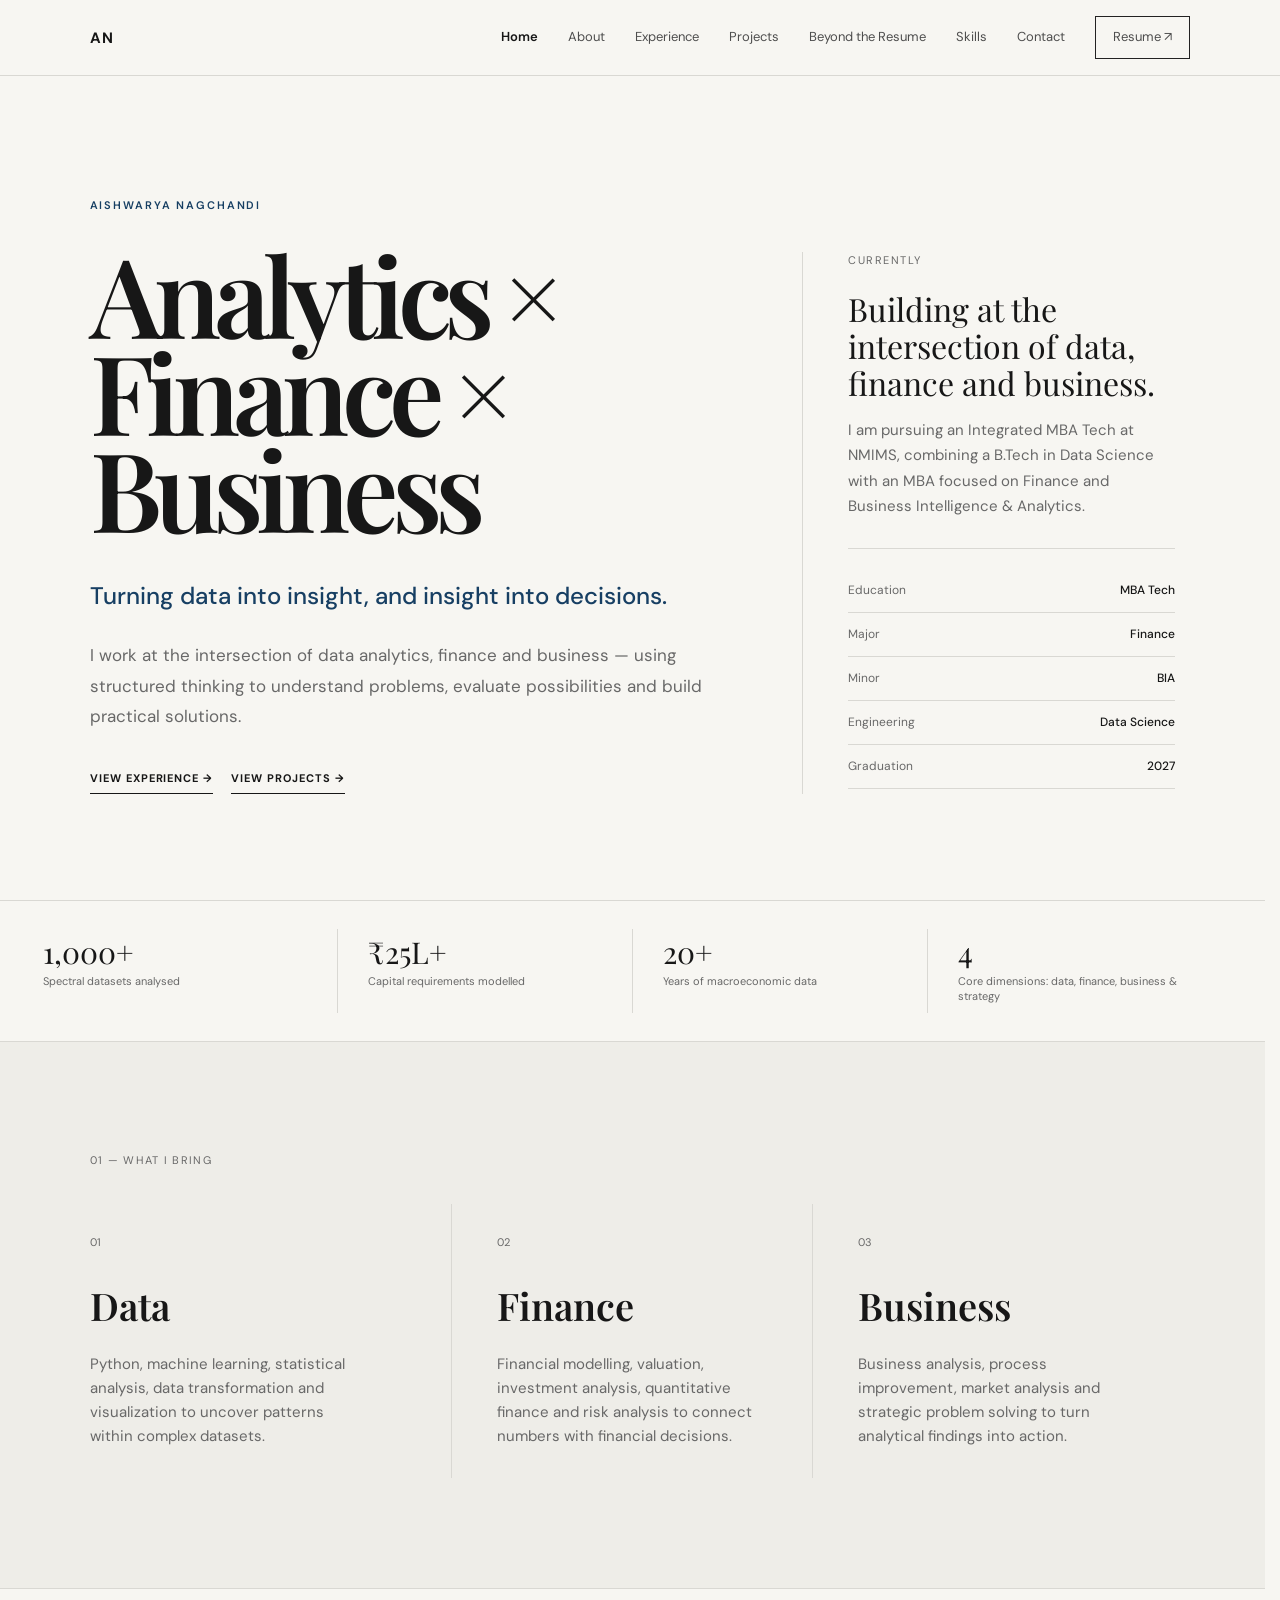
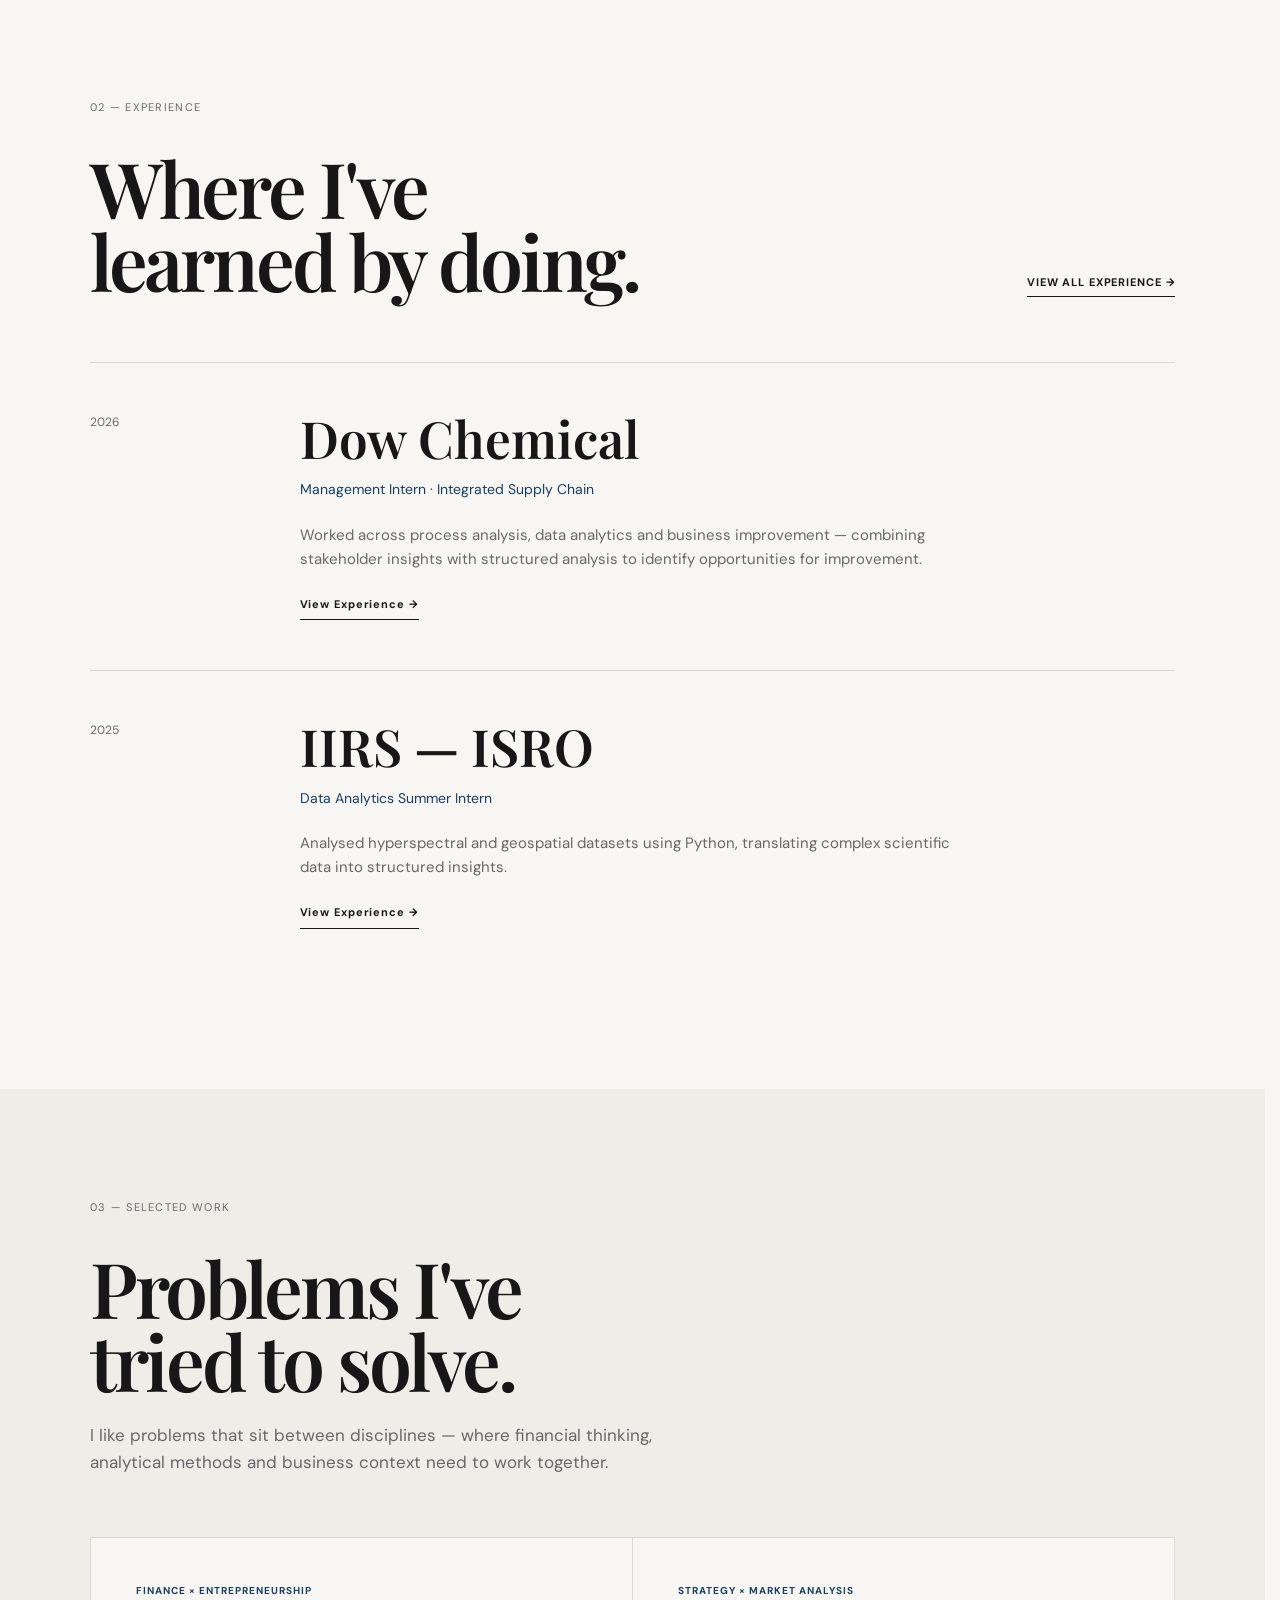
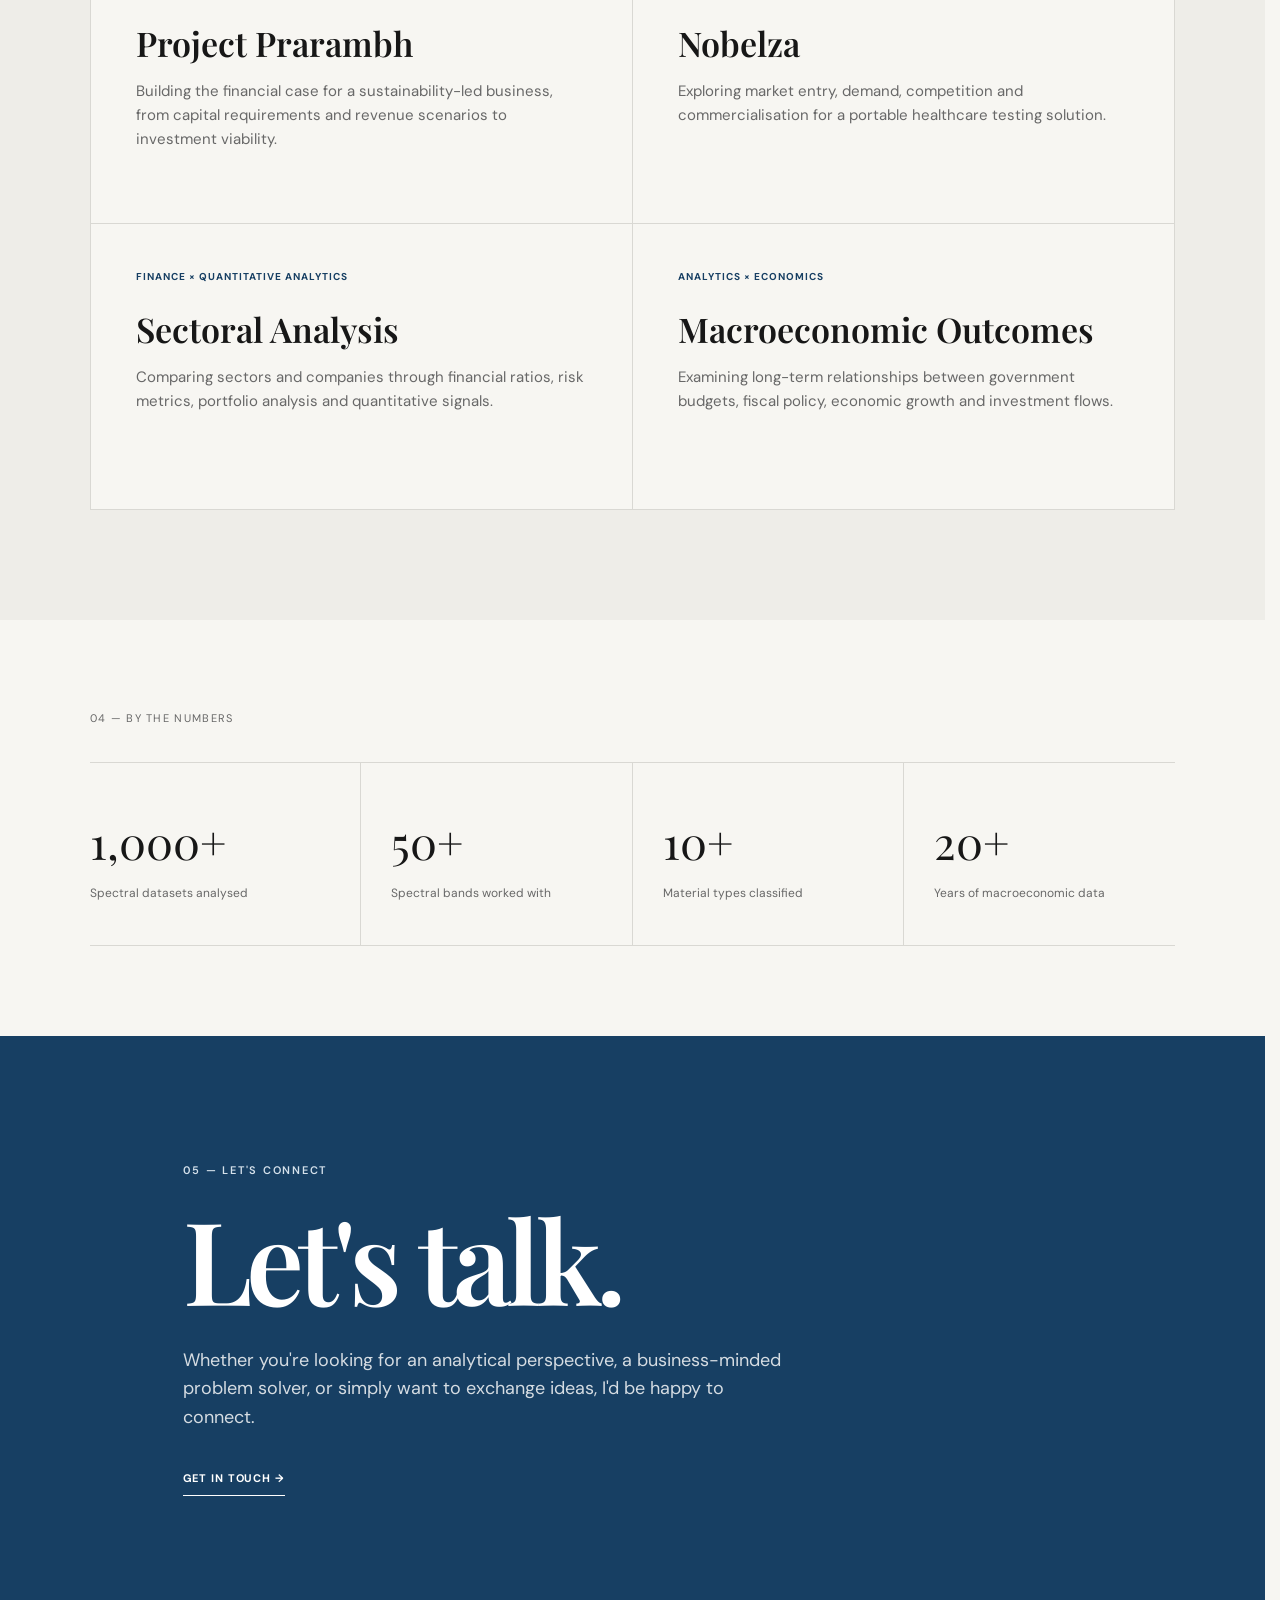
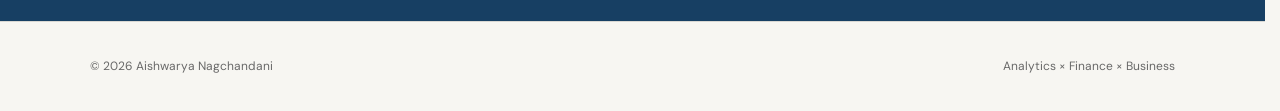
==== index.html @ 893bb5f3 "update" ====
<!DOCTYPE html>
<html lang="en">

<head>

    <meta charset="UTF-8">

    <meta name="viewport"
          content="width=device-width, initial-scale=1.0">

    <title>
        Aishwarya Nagchandi | Analytics × Finance × Business
    </title>

    <meta
        name="description"
        content="Aishwarya Nagchandi — Analytics, Finance and Business portfolio. Explore experience, projects, skills and work across data analytics, finance, business intelligence and strategy."
    >

    <meta
        name="author"
        content="Aishwarya Nagchandi"
    >

    <meta
        name="robots"
        content="index, follow"
    >

    <link
        rel="canonical"
        href="https://aishwaryanagchandi.com/"
    >


    <!-- ================= OPEN GRAPH ================= -->

    <meta
        property="og:title"
        content="Aishwarya Nagchandi | Analytics × Finance × Business"
    >

    <meta
        property="og:description"
        content="Portfolio of Aishwarya Nagchandi — Analytics, Finance, Business Intelligence and Strategy."
    >

    <meta
        property="og:type"
        content="website"
    >

    <meta
        property="og:url"
        content="https://aishwaryanagchandi.com/"
    >

    <meta
        name="twitter:card"
        content="summary"
    >

    <meta
        name="twitter:title"
        content="Aishwarya Nagchandi | Analytics × Finance × Business"
    >

    <meta
        name="twitter:description"
        content="Portfolio of Aishwarya Nagchandi — Analytics, Finance, Business Intelligence and Strategy."
    >


    <!-- ================= STRUCTURED DATA ================= -->

    <script type="application/ld+json">

    {
        "@context": "https://schema.org",
        "@type": "ProfilePage",

        "mainEntity": {

            "@type": "Person",

            "@id":
                "https://aishwaryanagchandi.com/#aishwarya-nagchandani",

            "name":
                "Aishwarya Nagchandani",

            "url":
                "https://aishwaryanagchandi.com/",

            "jobTitle":
                "Analytics, Finance & Business Professional",

            "description":
                "Aishwarya Nagchandani works at the intersection of analytics, finance and business, with interests in data analytics, financial analysis, business intelligence and strategy.",

            "sameAs": [

                "https://www.linkedin.com/in/aishwarya-nagchandani-7272212a5/",

                "https://github.com/AishwaryaNagchandi"

            ]

        }

    }

    </script>


    <!-- ================= FONTS ================= -->

    <link
        rel="preconnect"
        href="https://fonts.googleapis.com"
    >

    <link
        rel="preconnect"
        href="https://fonts.gstatic.com"
        crossorigin
    >

    <link
        href="https://fonts.googleapis.com/css2?family=DM+Sans:wght@400;500;600;700&family=Playfair+Display:wght@500;600;700&display=swap"
        rel="stylesheet"
    >


    <style>


        /* =====================================================
           ROOT
        ===================================================== */

        :root {

            --bg: #f7f6f2;

            --text: #171717;

            --muted: #686868;

            --line: #d9d8d3;

            --accent: #173f63;

            --soft: #eeede8;

            --white: #ffffff;

        }


        /* =====================================================
           RESET
        ===================================================== */

        * {

            margin: 0;

            padding: 0;

            box-sizing: border-box;

        }


        html {

            scroll-behavior: smooth;

            scroll-padding-top: 100px;

            scrollbar-gutter: stable;

        }


        body {

            background: var(--bg);

            color: var(--text);

            font-family:
                "DM Sans",
                sans-serif;

            line-height: 1.6;

            overflow-x: hidden;

        }


        a {

            color: inherit;

            text-decoration: none;

        }


        /* =====================================================
           NAVIGATION
        ===================================================== */

        nav {

            position: fixed;

            top: 0;

            left: 0;

            right: 0;

            height: 76px;

            z-index: 1000;

            display: flex;

            align-items: center;

            justify-content: space-between;

            padding: 0 7vw;

            background:
                rgba(247, 246, 242, 0.94);

            backdrop-filter:
                blur(14px);

            -webkit-backdrop-filter:
                blur(14px);

            border-bottom:
                1px solid var(--line);

        }


        .logo {

            font-size: 15px;

            font-weight: 700;

            letter-spacing: 0.08em;

        }


        .nav-links {

            display: flex;

            align-items: center;

            gap: 30px;

        }


        .nav-links a {

            font-size: 13px;

            color: #4e4e4e;

            transition:
                color 0.25s ease;

        }


        .nav-links a:hover {

            color: var(--text);

        }


        .nav-links a.active {

            color: var(--text);

            font-weight: 600;

        }


        .resume-btn {

            border:
                1px solid #222;

            padding:
                10px 17px;

            transition:
                all 0.25s ease;

        }


        .resume-btn:hover {

            background:
                var(--text);

            color:
                var(--bg);

        }


        .menu-btn {

            display: none;

            border: none;

            background: none;

            font-size: 24px;

            cursor: pointer;

        }


        /* =====================================================
           GENERAL
        ===================================================== */

        main {

            padding-top: 76px;

        }


        section {

            padding:
                110px 7vw;

        }


        .container {

            width:
                min(1180px, 100%);

            margin:
                0 auto;

        }


        .eyebrow {

            font-size: 11px;

            font-weight: 600;

            letter-spacing: 0.16em;

            text-transform: uppercase;

            color: var(--accent);

            margin-bottom: 25px;

        }


        .section-label {

            font-size: 11px;

            color: var(--muted);

            letter-spacing: 0.12em;

            text-transform: uppercase;

            margin-bottom: 35px;

        }


        h1,
        h2,
        h3 {

            font-family:
                "Playfair Display",
                serif;

            font-weight: 600;

        }


        p {

            color:
                var(--muted);

        }


        .reveal {

            opacity: 0;

            transform:
                translateY(25px);

            transition:
                opacity 0.8s ease,
                transform 0.8s ease;

        }


        .reveal.visible {

            opacity: 1;

            transform:
                translateY(0);

        }


        /* =====================================================
           HERO
        ===================================================== */

        .hero {

            min-height:
                calc(100vh - 76px);

            display:
                flex;

            align-items:
                center;

            padding-top:
                80px;

            padding-bottom:
                65px;

        }


        .hero-grid {

            display:
                grid;

            grid-template-columns:
                1.25fr 0.75fr;

            gap:
                90px;

            align-items:
                end;

        }


        .hero-left {

            max-width:
                850px;

        }


        .hero-name {

            font-size:
                11px;

            font-weight:
                600;

            letter-spacing:
                0.17em;

            text-transform:
                uppercase;

            color:
                var(--accent);

            margin-bottom:
                32px;

        }


        .hero h1 {

            font-size:
                clamp(64px, 8.6vw, 126px);

            line-height:
                0.88;

            letter-spacing:
                -0.065em;

            margin-bottom:
                40px;

        }


        .hero h1 span {

            display:
                inline-block;

        }


        .hero-subtitle {

            font-size:
                clamp(18px, 2vw, 24px);

            color:
                var(--accent);

            font-weight:
                500;

            margin-bottom:
                25px;

        }


        .hero-description {

            max-width:
                650px;

            font-size:
                17px;

            line-height:
                1.8;

            color:
                var(--muted);

        }


        /* =====================================================
           HERO RIGHT PANEL
        ===================================================== */

        .hero-side {

            border-left:
                1px solid var(--line);

            padding-left:
                45px;

            padding-bottom:
                5px;

        }


        .currently-label {

            font-size:
                11px;

            text-transform:
                uppercase;

            letter-spacing:
                0.14em;

            color:
                var(--muted);

            margin-bottom:
                22px;

        }


        .currently-title {

            font-family:
                "Playfair Display",
                serif;

            font-size:
                32px;

            line-height:
                1.15;

            margin-bottom:
                16px;

        }


        .currently-text {

            font-size:
                15px;

            line-height:
                1.7;

            color:
                var(--muted);

            margin-bottom:
                28px;

        }


        .currently-meta {

            padding-top:
                20px;

            border-top:
                1px solid var(--line);

        }


        .meta-row {

            display:
                flex;

            justify-content:
                space-between;

            gap:
                20px;

            padding:
                12px 0;

            border-bottom:
                1px solid var(--line);

            font-size:
                12px;

        }


        .meta-row span:first-child {

            color:
                var(--muted);

        }


        .meta-row span:last-child {

            text-align:
                right;

            font-weight:
                500;

        }


        .hero-actions {

            display:
                flex;

            gap:
                18px;

            margin-top:
                38px;

        }


        .text-link {

            display:
                inline-block;

            font-size:
                11px;

            font-weight:
                700;

            letter-spacing:
                0.09em;

            text-transform:
                uppercase;

            border-bottom:
                1px solid var(--text);

            padding-bottom:
                6px;

            transition:
                transform 0.25s ease;

        }


        .text-link:hover {

            transform:
                translateX(5px);

        }


        /* =====================================================
           PROOF STRIP
        ===================================================== */

        .proof-strip {

            border-top:
                1px solid var(--line);

            border-bottom:
                1px solid var(--line);

            padding:
                28px 0;

        }


        .proof-grid {

            display:
                grid;

            grid-template-columns:
                repeat(4, 1fr);

        }


        .proof-item {

            padding:
                8px 30px;

            border-right:
                1px solid var(--line);

        }


        .proof-item:first-child {

            padding-left:
                0;

        }


        .proof-item:last-child {

            border-right:
                none;

        }


        .proof-number {

            font-family:
                "Playfair Display",
                serif;

            font-size:
                30px;

            line-height:
                1;

            margin-bottom:
                7px;

        }


        .proof-label {

            font-size:
                11px;

            color:
                var(--muted);

            line-height:
                1.4;

        }


        /* =====================================================
           DIMENSIONS
        ===================================================== */

        .dimensions {

            background:
                var(--soft);

        }


        .dimension-grid {

            display:
                grid;

            grid-template-columns:
                repeat(3, 1fr);

        }


        .dimension {

            padding:
                30px 45px 30px 0;

            border-right:
                1px solid var(--line);

        }


        .dimension:not(:first-child) {

            padding-left:
                45px;

        }


        .dimension:last-child {

            border-right:
                none;

        }


        .dimension-number {

            font-size:
                11px;

            color:
                var(--muted);

            margin-bottom:
                24px;

        }


        .dimension h3 {

            font-size:
                38px;

            margin-bottom:
                15px;

        }


        .dimension p {

            max-width:
                280px;

            font-size:
                15px;

        }


        /* =====================================================
           EXPERIENCE
        ===================================================== */

        .experience-preview {

            border-top:
                1px solid var(--line);

        }


        .experience-header {

            display:
                flex;

            justify-content:
                space-between;

            align-items:
                flex-end;

            margin-bottom:
                65px;

        }


        .experience-header h2 {

            font-size:
                clamp(48px, 6vw, 78px);

            line-height:
                0.95;

            letter-spacing:
                -0.04em;

        }


        .view-all {

            font-size:
                11px;

            font-weight:
                700;

            letter-spacing:
                0.08em;

            text-transform:
                uppercase;

            border-bottom:
                1px solid var(--text);

            padding-bottom:
                5px;

        }


        .experience-item {

            display:
                grid;

            grid-template-columns:
                150px 1fr;

            gap:
                60px;

            padding:
                50px 0;

            border-top:
                1px solid var(--line);

        }


        .experience-year {

            font-size:
                12px;

            color:
                var(--muted);

        }


        .experience-item h3 {

            font-size:
                clamp(34px, 4vw, 52px);

            line-height:
                1;

            margin-bottom:
                14px;

        }


        .experience-role {

            color:
                var(--accent);

            font-size:
                14px;

            margin-bottom:
                22px;

        }


        .experience-item p {

            max-width:
                650px;

            font-size:
                15px;

        }


        .experience-link {

            display:
                inline-block;

            margin-top:
                25px;

            font-size:
                11px;

            font-weight:
                700;

            letter-spacing:
                0.08em;

            border-bottom:
                1px solid var(--text);

            padding-bottom:
                6px;

        }


        /* =====================================================
           PROJECTS
        ===================================================== */

        .projects {

            background:
                var(--soft);

        }


        .projects-header {

            max-width:
                800px;

            margin-bottom:
                60px;

        }


        .projects-header h2 {

            font-size:
                clamp(48px, 6vw, 78px);

            line-height:
                0.95;

            letter-spacing:
                -0.04em;

            margin-bottom:
                25px;

        }


        .projects-header p {

            font-size:
                17px;

            max-width:
                620px;

        }


        .project-grid {

            display:
                grid;

            grid-template-columns:
                repeat(2, 1fr);

            gap:
                1px;

            background:
                var(--line);

            border:
                1px solid var(--line);

        }


        .project-card {

            background:
                var(--bg);

            padding:
                45px;

            min-height:
                285px;

            transition:
                transform 0.3s ease,
                background 0.3s ease;

        }


        .project-card:hover {

            transform:
                translateY(-4px);

            background:
                var(--white);

        }


        .project-category {

            font-size:
                10px;

            color:
                var(--accent);

            font-weight:
                700;

            letter-spacing:
                0.1em;

            text-transform:
                uppercase;

            margin-bottom:
                27px;

        }


        .project-card h3 {

            font-size:
                34px;

            line-height:
                1.05;

            margin-bottom:
                18px;

        }


        .project-card p {

            font-size:
                15px;

        }


        /* =====================================================
           NUMBERS
        ===================================================== */

        .numbers {

            padding-top:
                90px;

            padding-bottom:
                90px;

        }


        .number-grid {

            display:
                grid;

            grid-template-columns:
                repeat(4, 1fr);

            border-top:
                1px solid var(--line);

            border-bottom:
                1px solid var(--line);

        }


        .number-item {

            padding:
                42px 30px 42px 0;

            border-right:
                1px solid var(--line);

        }


        .number-item:not(:first-child) {

            padding-left:
                30px;

        }


        .number-item:last-child {

            border-right:
                none;

        }


        .number {

            font-family:
                "Playfair Display",
                serif;

            font-size:
                45px;

            margin-bottom:
                7px;

        }


        .number-label {

            color:
                var(--muted);

            font-size:
                12px;

        }


        /* =====================================================
           CTA
        ===================================================== */

        .cta {

            min-height:
                65vh;

            display:
                flex;

            align-items:
                center;

            background:
                var(--accent);

            color:
                white;

        }


        .cta-content {

            max-width:
                900px;

        }


        .cta .eyebrow {

            color:
                #d5e1eb;

        }


        .cta h2 {

            font-size:
                clamp(60px, 9vw, 120px);

            line-height:
                0.92;

            letter-spacing:
                -0.05em;

            margin-bottom:
                35px;

        }


        .cta p {

            color:
                #d5dce2;

            max-width:
                600px;

            font-size:
                18px;

            margin-bottom:
                32px;

        }


        .cta-link {

            display:
                inline-block;

            border-bottom:
                1px solid white;

            padding-bottom:
                7px;

            font-size:
                11px;

            font-weight:
                700;

            letter-spacing:
                0.08em;

            text-transform:
                uppercase;

        }


        /* =====================================================
           FOOTER
        ===================================================== */

        footer {

            padding:
                35px 7vw;

            display:
                flex;

            justify-content:
                space-between;

            align-items:
                center;

            border-top:
                1px solid var(--line);

            font-size:
                12px;

            color:
                var(--muted);

        }


        /* =====================================================
           MOBILE
        ===================================================== */

        @media (max-width: 850px) {


            nav {

                padding:
                    0 6vw;

            }


            .nav-links {

                display:
                    none;

                position:
                    absolute;

                top:
                    76px;

                left:
                    0;

                right:
                    0;

                flex-direction:
                    column;

                align-items:
                    flex-start;

                gap:
                    0;

                background:
                    var(--bg);

                border-bottom:
                    1px solid var(--line);

            }


            .nav-links.active {

                display:
                    flex;

            }


            .nav-links a {

                width:
                    100%;

                padding:
                    17px 6vw;

                border-bottom:
                    1px solid var(--line);

            }


            .nav-links .resume-btn {

                border:
                    none;

                border-bottom:
                    1px solid var(--line);

            }


            .menu-btn {

                display:
                    block;

            }


            section {

                padding:
                    80px 6vw;

            }


            /* HERO */

            .hero {

                min-height:
                    auto;

                padding-top:
                    80px;

                padding-bottom:
                    60px;

            }


            .hero-grid {

                grid-template-columns:
                    1fr;

                gap:
                    55px;

            }


            .hero h1 {

                font-size:
                    clamp(58px, 16vw, 95px);

            }


            .hero-description {

                font-size:
                    16px;

            }


            .hero-side {

                border-left:
                    none;

                border-top:
                    1px solid var(--line);

                padding:
                    30px 0 0;

            }


            .currently-title {

                font-size:
                    29px;

            }


            .hero-actions {

                margin-top:
                    30px;

            }


            /* PROOF */

            .proof-strip {

                padding:
                    0;

            }


            .proof-grid {

                grid-template-columns:
                    repeat(2, 1fr);

            }


            .proof-item {

                padding:
                    25px 15px 25px 0;

                border-bottom:
                    1px solid var(--line);

            }


            .proof-item:nth-child(2) {

                border-right:
                    none;

                padding-left:
                    15px;

            }


            .proof-item:nth-child(3) {

                padding-left:
                    0;

            }


            .proof-item:nth-child(4) {

                border-right:
                    none;

                padding-left:
                    15px;

            }


            /* DIMENSIONS */

            .dimension-grid {

                grid-template-columns:
                    1fr;

            }


            .dimension,
            .dimension:not(:first-child) {

                padding:
                    30px 0;

                border-right:
                    none;

                border-bottom:
                    1px solid var(--line);

            }


            .dimension:last-child {

                border-bottom:
                    none;

            }


            /* EXPERIENCE */

            .experience-header {

                display:
                    block;

            }


            .experience-header h2 {

                margin-bottom:
                    25px;

            }


            .experience-item {

                grid-template-columns:
                    1fr;

                gap:
                    15px;

            }


            /* PROJECTS */

            .project-grid {

                grid-template-columns:
                    1fr;

            }


            /* NUMBERS */

            .number-grid {

                grid-template-columns:
                    1fr 1fr;

            }


            .number-item {

                border-bottom:
                    1px solid var(--line);

            }


            .number-item:nth-child(2) {

                border-right:
                    none;

            }


            .number-item:nth-child(3) {

                padding-left:
                    0;

            }


            .number-item:nth-child(4) {

                border-right:
                    none;

            }


            /* FOOTER */

            footer {

                flex-direction:
                    column;

                gap:
                    10px;

                align-items:
                    flex-start;

            }

        }


        /* =====================================================
           REDUCED MOTION
        ===================================================== */

        @media (prefers-reduced-motion: reduce) {

            html {

                scroll-behavior:
                    auto;

            }


            .reveal {

                opacity:
                    1;

                transform:
                    none;

                transition:
                    none;

            }


            .project-card {

                transition:
                    none;

            }

        }

    </style>

</head>


<body>


<!-- =====================================================
     NAVIGATION
===================================================== -->

<nav>

    <a
        href="index.html"
        class="logo"
    >
        AN
    </a>


    <button
        class="menu-btn"
        type="button"
        aria-label="Open navigation"
        aria-expanded="false"
    >
        ☰
    </button>


    <div class="nav-links">

        <a
            href="index.html"
            class="active"
            aria-current="page"
        >
            Home
        </a>

        <a href="about.html">
            About
        </a>

        <a href="experience.html">
            Experience
        </a>

        <a href="projects.html">
            Projects
        </a>

        <a href="beyond.html">
            Beyond the Resume
        </a>

        <a href="skills.html">
            Skills
        </a>

        <a href="contact.html">
            Contact
        </a>

        <a
            href="resume.pdf"
            class="resume-btn"
            target="_blank"
        >
            Resume ↗
        </a>

    </div>

</nav>


<main>


<!-- =====================================================
     HERO
===================================================== -->

<section class="hero">

    <div class="container hero-grid">


        <!-- LEFT -->

        <div class="hero-left reveal">


            <div class="hero-name">

                Aishwarya Nagchandi

            </div>


            <h1>

                Analytics
                <span>×</span><br>

                Finance
                <span>×</span><br>

                Business

            </h1>


            <div class="hero-subtitle">

                Turning data into insight, and insight into decisions.

            </div>


            <p class="hero-description">

                I work at the intersection of data analytics,
                finance and business — using structured thinking
                to understand problems, evaluate possibilities
                and build practical solutions.

            </p>


            <div class="hero-actions">

                <a
                    href="experience.html"
                    class="text-link"
                >
                    View Experience →
                </a>


                <a
                    href="projects.html"
                    class="text-link"
                >
                    View Projects →
                </a>

            </div>

        </div>


        <!-- RIGHT -->

        <aside class="hero-side reveal">


            <div class="currently-label">

                Currently

            </div>


            <div class="currently-title">

                Building at the intersection
                of data, finance and business.

            </div>


            <p class="currently-text">

                I am pursuing an Integrated MBA Tech at
                NMIMS, combining a B.Tech in Data Science
                with an MBA focused on Finance and
                Business Intelligence & Analytics.

            </p>


            <div class="currently-meta">


                <div class="meta-row">

                    <span>
                        Education
                    </span>

                    <span>
                        MBA Tech
                    </span>

                </div>


                <div class="meta-row">

                    <span>
                        Major
                    </span>

                    <span>
                        Finance
                    </span>

                </div>


                <div class="meta-row">

                    <span>
                        Minor
                    </span>

                    <span>
                        BIA
                    </span>

                </div>


                <div class="meta-row">

                    <span>
                        Engineering
                    </span>

                    <span>
                        Data Science
                    </span>

                </div>


                <div class="meta-row">

                    <span>
                        Graduation
                    </span>

                    <span>
                        2027
                    </span>

                </div>


            </div>


        </aside>


    </div>

</section>



<!-- =====================================================
     PROOF STRIP
===================================================== -->

<div class="proof-strip">

    <div class="container proof-grid">


        <div class="proof-item reveal">

            <div class="proof-number">
                1,000+
            </div>

            <div class="proof-label">
                Spectral datasets analysed
            </div>

        </div>


        <div class="proof-item reveal">

            <div class="proof-number">
                ₹25L+
            </div>

            <div class="proof-label">
                Capital requirements modelled
            </div>

        </div>


        <div class="proof-item reveal">

            <div class="proof-number">
                20+
            </div>

            <div class="proof-label">
                Years of macroeconomic data
            </div>

        </div>


        <div class="proof-item reveal">

            <div class="proof-number">
                4
            </div>

            <div class="proof-label">
                Core dimensions: data, finance, business & strategy
            </div>

        </div>


    </div>

</div>



<!-- =====================================================
     DIMENSIONS
===================================================== -->

<section class="dimensions">

    <div class="container">


        <div class="section-label">

            01 — What I Bring

        </div>


        <div class="dimension-grid">


            <div class="dimension reveal">

                <div class="dimension-number">
                    01
                </div>

                <h3>
                    Data
                </h3>

                <p>

                    Python, machine learning,
                    statistical analysis, data
                    transformation and visualization
                    to uncover patterns within
                    complex datasets.

                </p>

            </div>



            <div class="dimension reveal">

                <div class="dimension-number">
                    02
                </div>

                <h3>
                    Finance
                </h3>

                <p>

                    Financial modelling, valuation,
                    investment analysis, quantitative
                    finance and risk analysis to connect
                    numbers with financial decisions.

                </p>

            </div>



            <div class="dimension reveal">

                <div class="dimension-number">
                    03
                </div>

                <h3>
                    Business
                </h3>

                <p>

                    Business analysis, process improvement,
                    market analysis and strategic problem
                    solving to turn analytical findings
                    into action.

                </p>

            </div>


        </div>

    </div>

</section>



<!-- =====================================================
     EXPERIENCE
===================================================== -->

<section class="experience-preview">

    <div class="container">


        <div class="experience-header reveal">


            <div>

                <div class="section-label">

                    02 — Experience

                </div>


                <h2>

                    Where I've<br>
                    learned by doing.

                </h2>

            </div>


            <a
                href="experience.html"
                class="view-all"
            >
                View all experience →
            </a>


        </div>



        <!-- DOW -->

        <div class="experience-item reveal">


            <div class="experience-year">

                2026

            </div>


            <div>

                <h3>
                    Dow Chemical
                </h3>


                <div class="experience-role">

                    Management Intern · Integrated Supply Chain

                </div>


                <p>

                    Worked across process analysis,
                    data analytics and business improvement —
                    combining stakeholder insights with
                    structured analysis to identify
                    opportunities for improvement.

                </p>


                <a
                    href="experience.html#dow"
                    class="experience-link"
                >
                    View Experience →
                </a>

            </div>

        </div>



        <!-- IIRS -->

        <div class="experience-item reveal">


            <div class="experience-year">

                2025

            </div>


            <div>

                <h3>
                    IIRS — ISRO
                </h3>


                <div class="experience-role">

                    Data Analytics Summer Intern

                </div>


                <p>

                    Analysed hyperspectral and geospatial
                    datasets using Python, translating
                    complex scientific data into structured
                    insights.

                </p>


                <a
                    href="experience.html#isro"
                    class="experience-link"
                >
                    View Experience →
                </a>

            </div>

        </div>


    </div>

</section>



<!-- =====================================================
     PROJECTS
===================================================== -->

<section class="projects">

    <div class="container">


        <div class="projects-header reveal">


            <div class="section-label">

                03 — Selected Work

            </div>


            <h2>

                Problems I've<br>
                tried to solve.

            </h2>


            <p>

                I like problems that sit between
                disciplines — where financial thinking,
                analytical methods and business context
                need to work together.

            </p>

        </div>



        <div class="project-grid">


            <!-- PRARAMBH -->

            <a
                href="projects.html#prarambh"
                class="project-card reveal"
            >

                <div class="project-category">

                    Finance × Entrepreneurship

                </div>


                <h3>

                    Project Prarambh

                </h3>


                <p>

                    Building the financial case for a
                    sustainability-led business, from
                    capital requirements and revenue
                    scenarios to investment viability.

                </p>

            </a>



            <!-- NOBELZA -->

            <a
                href="projects.html#nobelza"
                class="project-card reveal"
            >

                <div class="project-category">

                    Strategy × Market Analysis

                </div>


                <h3>

                    Nobelza

                </h3>


                <p>

                    Exploring market entry, demand,
                    competition and commercialisation
                    for a portable healthcare testing
                    solution.

                </p>

            </a>



            <!-- SECTORAL -->

            <a
                href="projects.html#sectoral"
                class="project-card reveal"
            >

                <div class="project-category">

                    Finance × Quantitative Analytics

                </div>


                <h3>

                    Sectoral Analysis

                </h3>


                <p>

                    Comparing sectors and companies
                    through financial ratios, risk
                    metrics, portfolio analysis and
                    quantitative signals.

                </p>

            </a>



            <!-- MACRO -->

            <a
                href="projects.html#macro"
                class="project-card reveal"
            >

                <div class="project-category">

                    Analytics × Economics

                </div>


                <h3>

                    Macroeconomic Outcomes

                </h3>


                <p>

                    Examining long-term relationships
                    between government budgets, fiscal
                    policy, economic growth and
                    investment flows.

                </p>

            </a>


        </div>

    </div>

</section>



<!-- =====================================================
     NUMBERS
===================================================== -->

<section class="numbers">

    <div class="container">


        <div class="section-label">

            04 — By the Numbers

        </div>


        <div class="number-grid">


            <div class="number-item reveal">

                <div class="number">
                    1,000+
                </div>

                <div class="number-label">
                    Spectral datasets analysed
                </div>

            </div>


            <div class="number-item reveal">

                <div class="number">
                    50+
                </div>

                <div class="number-label">
                    Spectral bands worked with
                </div>

            </div>


            <div class="number-item reveal">

                <div class="number">
                    10+
                </div>

                <div class="number-label">
                    Material types classified
                </div>

            </div>


            <div class="number-item reveal">

                <div class="number">
                    20+
                </div>

                <div class="number-label">
                    Years of macroeconomic data
                </div>

            </div>


        </div>

    </div>

</section>



<!-- =====================================================
     CTA
===================================================== -->

<section class="cta">

    <div class="container cta-content reveal">


        <div class="eyebrow">

            05 — Let's Connect

        </div>


        <h2>

            Let's talk.

        </h2>


        <p>

            Whether you're looking for an analytical
            perspective, a business-minded problem solver,
            or simply want to exchange ideas, I'd be happy
            to connect.

        </p>


        <a
            href="contact.html"
            class="cta-link"
        >
            Get in touch →
        </a>


    </div>

</section>


</main>



<!-- =====================================================
     FOOTER
===================================================== -->

<footer>

    <span>

        © 2026 Aishwarya Nagchandani

    </span>


    <span>

        Analytics × Finance × Business

    </span>

</footer>



<!-- =====================================================
     JAVASCRIPT
===================================================== -->

<script>


    /* ================= MOBILE NAV ================= */

    const menuBtn =
        document.querySelector(".menu-btn");

    const navLinks =
        document.querySelector(".nav-links");


    menuBtn.addEventListener("click", () => {

        const isOpen =
            navLinks.classList.toggle("active");

        menuBtn.setAttribute(
            "aria-expanded",
            isOpen
        );

    });


    document
        .querySelectorAll(".nav-links a")
        .forEach(link => {

            link.addEventListener(
                "click",
                () => {

                    navLinks
                        .classList
                        .remove("active");

                    menuBtn.setAttribute(
                        "aria-expanded",
                        "false"
                    );

                }
            );

        });



    /* ================= SCROLL REVEAL ================= */

    const revealElements =
        document.querySelectorAll(".reveal");


    const revealObserver =
        new IntersectionObserver(

            entries => {

                entries.forEach(entry => {

                    if (
                        entry.isIntersecting
                    ) {

                        entry.target
                            .classList
                            .add("visible");

                        revealObserver
                            .unobserve(
                                entry.target
                            );

                    }

                });

            },

            {
                threshold: 0.12
            }

        );


    revealElements.forEach(element => {

        revealObserver.observe(element);

    });


</script>


</body>

</html>
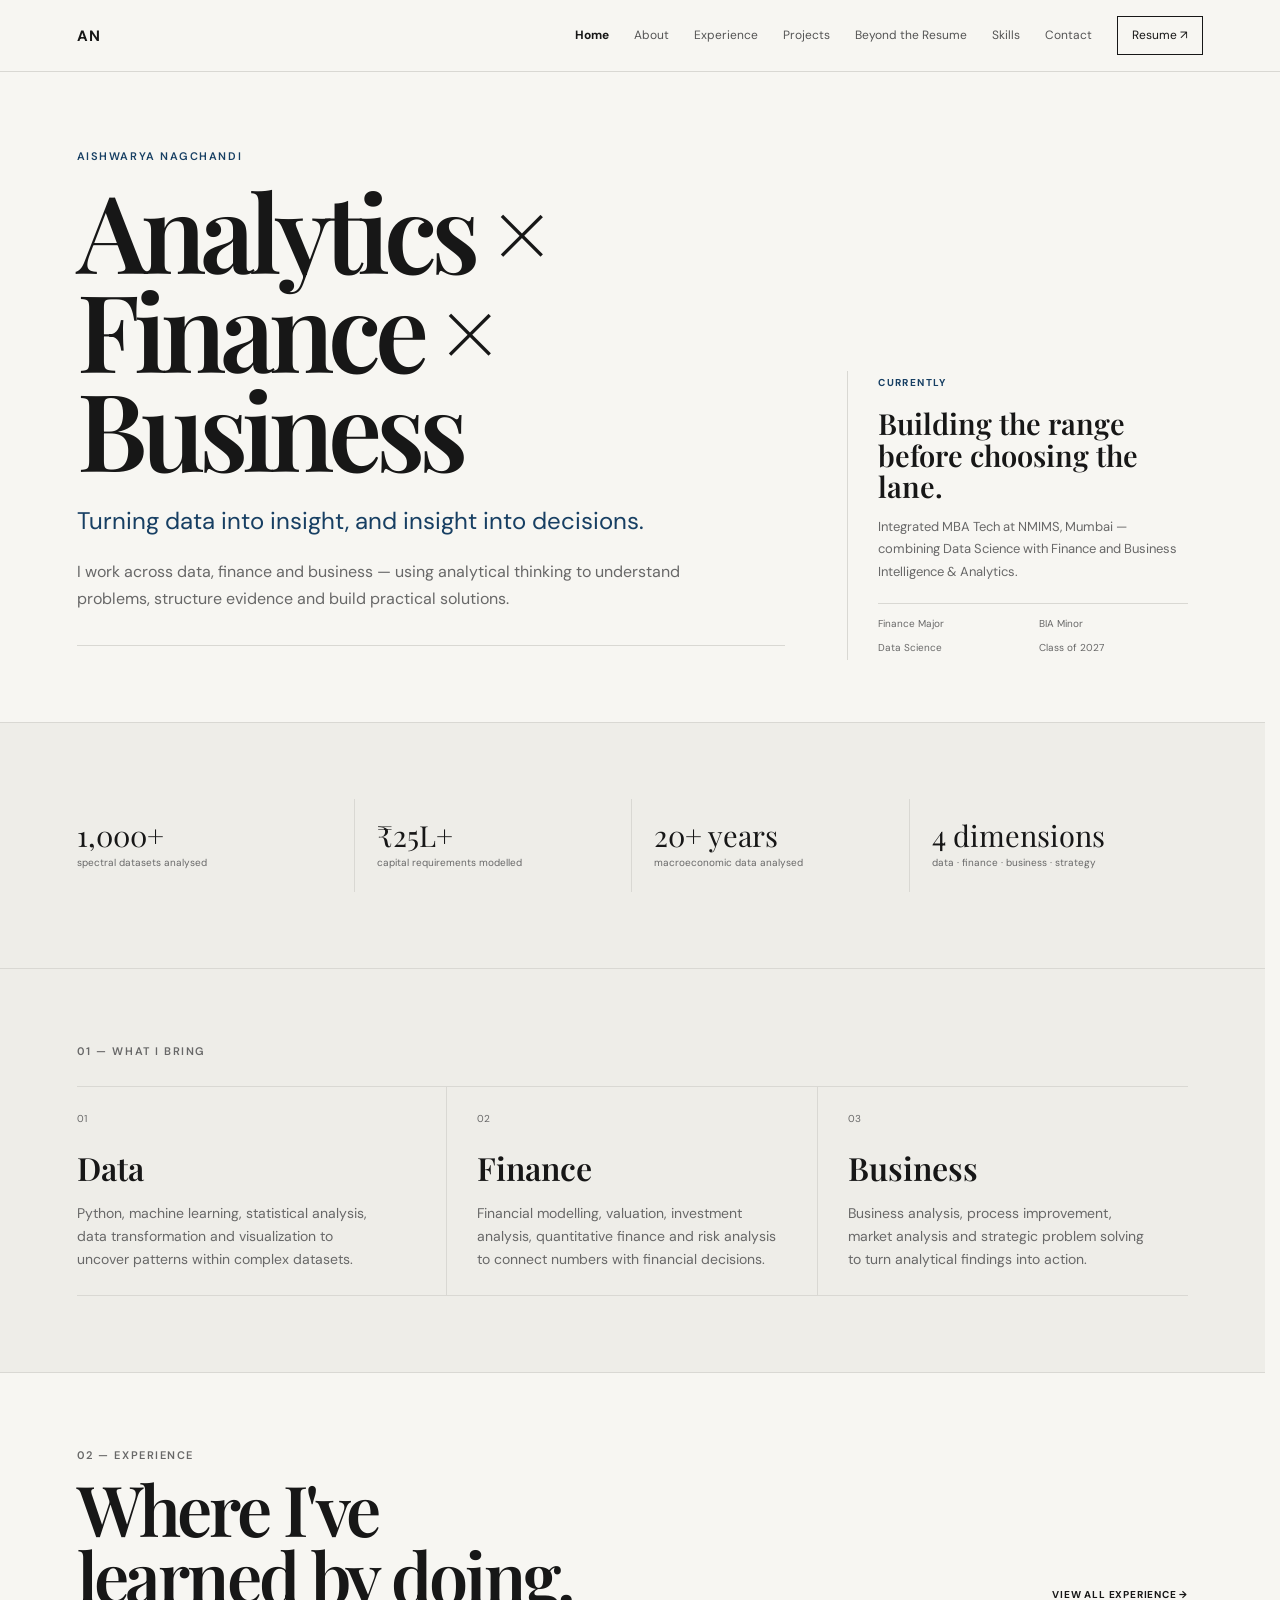
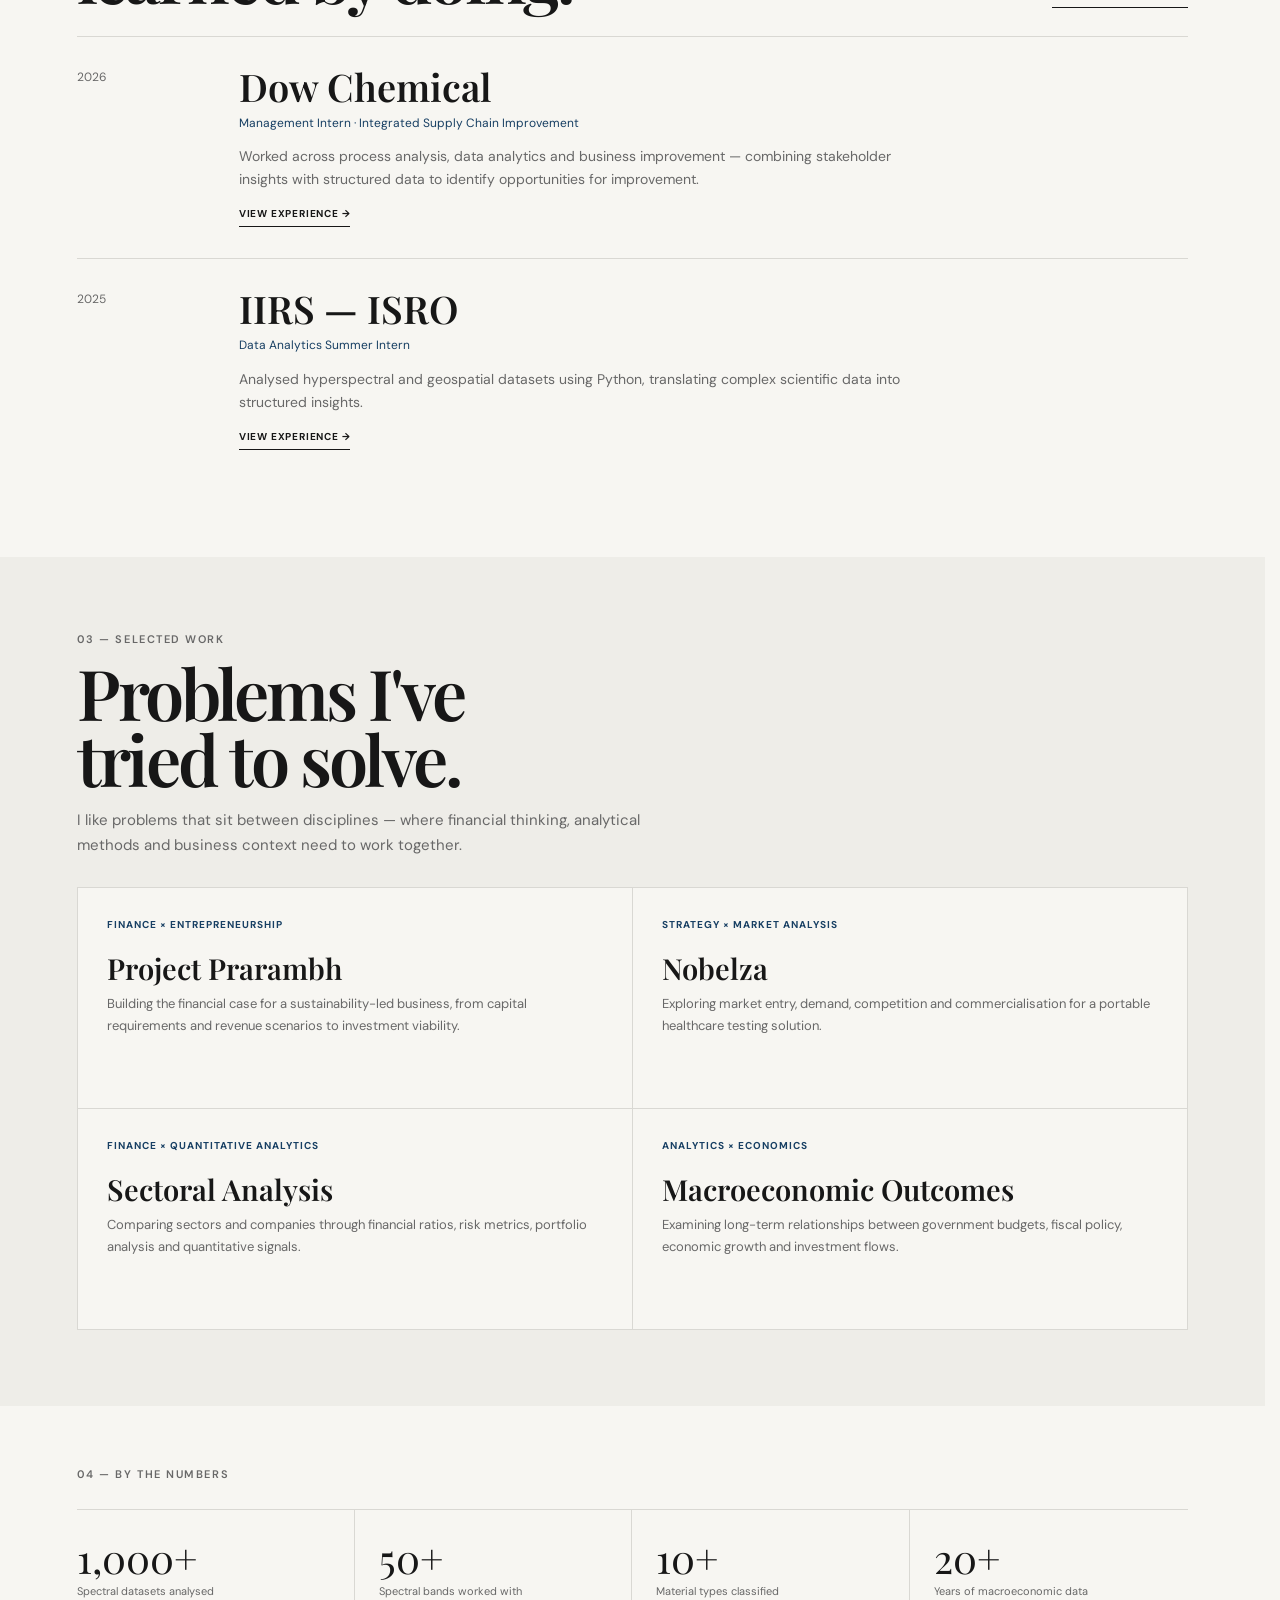
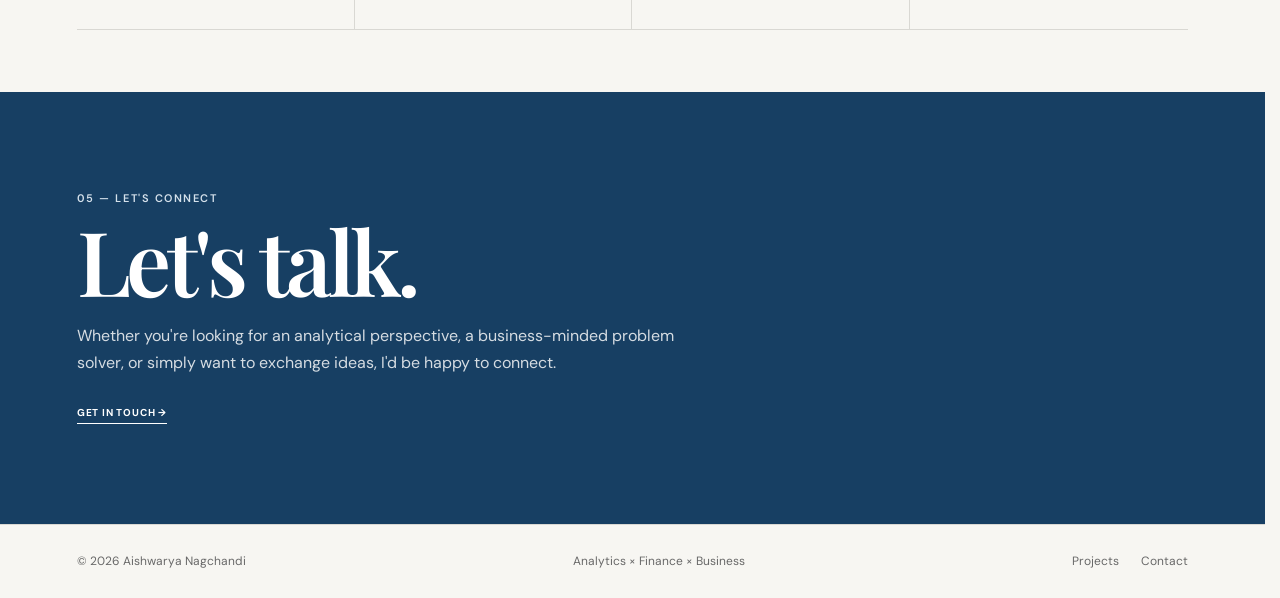
==== commit b8b4c2e2: "update" ====
--- a/index.html
+++ b/index.html
@@ -2,2871 +2,483 @@
 <html lang="en">
 
 <head>
-
-    <meta charset="UTF-8">
-
-    <meta name="viewport"
-          content="width=device-width, initial-scale=1.0">
-
-    <title>
-        Aishwarya Nagchandi | Analytics × Finance × Business
-    </title>
-
-    <meta
-        name="description"
-        content="Aishwarya Nagchandi — Analytics, Finance and Business portfolio. Explore experience, projects, skills and work across data analytics, finance, business intelligence and strategy."
-    >
-
-    <meta
-        name="author"
-        content="Aishwarya Nagchandi"
-    >
-
-    <meta
-        name="robots"
-        content="index, follow"
-    >
-
-    <link
-        rel="canonical"
-        href="https://aishwaryanagchandi.com/"
-    >
-
-
-    <!-- ================= OPEN GRAPH ================= -->
-
-    <meta
-        property="og:title"
-        content="Aishwarya Nagchandi | Analytics × Finance × Business"
-    >
-
-    <meta
-        property="og:description"
-        content="Portfolio of Aishwarya Nagchandi — Analytics, Finance, Business Intelligence and Strategy."
-    >
-
-    <meta
-        property="og:type"
-        content="website"
-    >
-
-    <meta
-        property="og:url"
-        content="https://aishwaryanagchandi.com/"
-    >
-
-    <meta
-        name="twitter:card"
-        content="summary"
-    >
-
-    <meta
-        name="twitter:title"
-        content="Aishwarya Nagchandi | Analytics × Finance × Business"
-    >
-
-    <meta
-        name="twitter:description"
-        content="Portfolio of Aishwarya Nagchandi — Analytics, Finance, Business Intelligence and Strategy."
-    >
-
-
-    <!-- ================= STRUCTURED DATA ================= -->
-
-    <script type="application/ld+json">
-
-    {
-        "@context": "https://schema.org",
-        "@type": "ProfilePage",
-
-        "mainEntity": {
-
-            "@type": "Person",
-
-            "@id":
-                "https://aishwaryanagchandi.com/#aishwarya-nagchandani",
-
-            "name":
-                "Aishwarya Nagchandani",
-
-            "url":
-                "https://aishwaryanagchandi.com/",
-
-            "jobTitle":
-                "Analytics, Finance & Business Professional",
-
-            "description":
-                "Aishwarya Nagchandani works at the intersection of analytics, finance and business, with interests in data analytics, financial analysis, business intelligence and strategy.",
-
-            "sameAs": [
-
-                "https://www.linkedin.com/in/aishwarya-nagchandani-7272212a5/",
-
-                "https://github.com/AishwaryaNagchandi"
-
-            ]
-
-        }
-
-    }
-
-    </script>
-
-
-    <!-- ================= FONTS ================= -->
-
-    <link
-        rel="preconnect"
-        href="https://fonts.googleapis.com"
-    >
-
-    <link
-        rel="preconnect"
-        href="https://fonts.gstatic.com"
-        crossorigin
-    >
-
-    <link
-        href="https://fonts.googleapis.com/css2?family=DM+Sans:wght@400;500;600;700&family=Playfair+Display:wght@500;600;700&display=swap"
-        rel="stylesheet"
-    >
-
-
-    <style>
-
-
-        /* =====================================================
-           ROOT
-        ===================================================== */
-
-        :root {
-
-            --bg: #f7f6f2;
-
-            --text: #171717;
-
-            --muted: #686868;
-
-            --line: #d9d8d3;
-
-            --accent: #173f63;
-
-            --soft: #eeede8;
-
-            --white: #ffffff;
-
-        }
-
-
-        /* =====================================================
-           RESET
-        ===================================================== */
-
-        * {
-
-            margin: 0;
-
-            padding: 0;
-
-            box-sizing: border-box;
-
-        }
-
-
-        html {
-
-            scroll-behavior: smooth;
-
-            scroll-padding-top: 100px;
-
-            scrollbar-gutter: stable;
-
-        }
-
-
-        body {
-
-            background: var(--bg);
-
-            color: var(--text);
-
-            font-family:
-                "DM Sans",
-                sans-serif;
-
-            line-height: 1.6;
-
-            overflow-x: hidden;
-
-        }
-
-
-        a {
-
-            color: inherit;
-
-            text-decoration: none;
-
-        }
-
-
-        /* =====================================================
-           NAVIGATION
-        ===================================================== */
-
-        nav {
-
-            position: fixed;
-
-            top: 0;
-
-            left: 0;
-
-            right: 0;
-
-            height: 76px;
-
-            z-index: 1000;
-
-            display: flex;
-
-            align-items: center;
-
-            justify-content: space-between;
-
-            padding: 0 7vw;
-
-            background:
-                rgba(247, 246, 242, 0.94);
-
-            backdrop-filter:
-                blur(14px);
-
-            -webkit-backdrop-filter:
-                blur(14px);
-
-            border-bottom:
-                1px solid var(--line);
-
-        }
-
-
-        .logo {
-
-            font-size: 15px;
-
-            font-weight: 700;
-
-            letter-spacing: 0.08em;
-
-        }
-
-
-        .nav-links {
-
-            display: flex;
-
-            align-items: center;
-
-            gap: 30px;
-
-        }
-
-
-        .nav-links a {
-
-            font-size: 13px;
-
-            color: #4e4e4e;
-
-            transition:
-                color 0.25s ease;
-
-        }
-
-
-        .nav-links a:hover {
-
-            color: var(--text);
-
-        }
-
-
-        .nav-links a.active {
-
-            color: var(--text);
-
-            font-weight: 600;
-
-        }
-
-
-        .resume-btn {
-
-            border:
-                1px solid #222;
-
-            padding:
-                10px 17px;
-
-            transition:
-                all 0.25s ease;
-
-        }
-
-
-        .resume-btn:hover {
-
-            background:
-                var(--text);
-
-            color:
-                var(--bg);
-
-        }
-
-
-        .menu-btn {
-
-            display: none;
-
-            border: none;
-
-            background: none;
-
-            font-size: 24px;
-
-            cursor: pointer;
-
-        }
-
-
-        /* =====================================================
-           GENERAL
-        ===================================================== */
-
-        main {
-
-            padding-top: 76px;
-
-        }
-
-
-        section {
-
-            padding:
-                110px 7vw;
-
-        }
-
-
-        .container {
-
-            width:
-                min(1180px, 100%);
-
-            margin:
-                0 auto;
-
-        }
-
-
-        .eyebrow {
-
-            font-size: 11px;
-
-            font-weight: 600;
-
-            letter-spacing: 0.16em;
-
-            text-transform: uppercase;
-
-            color: var(--accent);
-
-            margin-bottom: 25px;
-
-        }
-
-
-        .section-label {
-
-            font-size: 11px;
-
-            color: var(--muted);
-
-            letter-spacing: 0.12em;
-
-            text-transform: uppercase;
-
-            margin-bottom: 35px;
-
-        }
-
-
-        h1,
-        h2,
-        h3 {
-
-            font-family:
-                "Playfair Display",
-                serif;
-
-            font-weight: 600;
-
-        }
-
-
-        p {
-
-            color:
-                var(--muted);
-
-        }
-
-
-        .reveal {
-
-            opacity: 0;
-
-            transform:
-                translateY(25px);
-
-            transition:
-                opacity 0.8s ease,
-                transform 0.8s ease;
-
-        }
-
-
-        .reveal.visible {
-
-            opacity: 1;
-
-            transform:
-                translateY(0);
-
-        }
-
-
-        /* =====================================================
-           HERO
-        ===================================================== */
-
-        .hero {
-
-            min-height:
-                calc(100vh - 76px);
-
-            display:
-                flex;
-
-            align-items:
-                center;
-
-            padding-top:
-                80px;
-
-            padding-bottom:
-                65px;
-
-        }
-
-
-        .hero-grid {
-
-            display:
-                grid;
-
-            grid-template-columns:
-                1.25fr 0.75fr;
-
-            gap:
-                90px;
-
-            align-items:
-                end;
-
-        }
-
-
-        .hero-left {
-
-            max-width:
-                850px;
-
-        }
-
-
-        .hero-name {
-
-            font-size:
-                11px;
-
-            font-weight:
-                600;
-
-            letter-spacing:
-                0.17em;
-
-            text-transform:
-                uppercase;
-
-            color:
-                var(--accent);
-
-            margin-bottom:
-                32px;
-
-        }
-
-
-        .hero h1 {
-
-            font-size:
-                clamp(64px, 8.6vw, 126px);
-
-            line-height:
-                0.88;
-
-            letter-spacing:
-                -0.065em;
-
-            margin-bottom:
-                40px;
-
-        }
-
-
-        .hero h1 span {
-
-            display:
-                inline-block;
-
-        }
-
-
-        .hero-subtitle {
-
-            font-size:
-                clamp(18px, 2vw, 24px);
-
-            color:
-                var(--accent);
-
-            font-weight:
-                500;
-
-            margin-bottom:
-                25px;
-
-        }
-
-
-        .hero-description {
-
-            max-width:
-                650px;
-
-            font-size:
-                17px;
-
-            line-height:
-                1.8;
-
-            color:
-                var(--muted);
-
-        }
-
-
-        /* =====================================================
-           HERO RIGHT PANEL
-        ===================================================== */
-
-        .hero-side {
-
-            border-left:
-                1px solid var(--line);
-
-            padding-left:
-                45px;
-
-            padding-bottom:
-                5px;
-
-        }
-
-
-        .currently-label {
-
-            font-size:
-                11px;
-
-            text-transform:
-                uppercase;
-
-            letter-spacing:
-                0.14em;
-
-            color:
-                var(--muted);
-
-            margin-bottom:
-                22px;
-
-        }
-
-
-        .currently-title {
-
-            font-family:
-                "Playfair Display",
-                serif;
-
-            font-size:
-                32px;
-
-            line-height:
-                1.15;
-
-            margin-bottom:
-                16px;
-
-        }
-
-
-        .currently-text {
-
-            font-size:
-                15px;
-
-            line-height:
-                1.7;
-
-            color:
-                var(--muted);
-
-            margin-bottom:
-                28px;
-
-        }
-
-
-        .currently-meta {
-
-            padding-top:
-                20px;
-
-            border-top:
-                1px solid var(--line);
-
-        }
-
-
-        .meta-row {
-
-            display:
-                flex;
-
-            justify-content:
-                space-between;
-
-            gap:
-                20px;
-
-            padding:
-                12px 0;
-
-            border-bottom:
-                1px solid var(--line);
-
-            font-size:
-                12px;
-
-        }
-
-
-        .meta-row span:first-child {
-
-            color:
-                var(--muted);
-
-        }
-
-
-        .meta-row span:last-child {
-
-            text-align:
-                right;
-
-            font-weight:
-                500;
-
-        }
-
-
-        .hero-actions {
-
-            display:
-                flex;
-
-            gap:
-                18px;
-
-            margin-top:
-                38px;
-
-        }
-
-
-        .text-link {
-
-            display:
-                inline-block;
-
-            font-size:
-                11px;
-
-            font-weight:
-                700;
-
-            letter-spacing:
-                0.09em;
-
-            text-transform:
-                uppercase;
-
-            border-bottom:
-                1px solid var(--text);
-
-            padding-bottom:
-                6px;
-
-            transition:
-                transform 0.25s ease;
-
-        }
-
-
-        .text-link:hover {
-
-            transform:
-                translateX(5px);
-
-        }
-
-
-        /* =====================================================
-           PROOF STRIP
-        ===================================================== */
-
-        .proof-strip {
-
-            border-top:
-                1px solid var(--line);
-
-            border-bottom:
-                1px solid var(--line);
-
-            padding:
-                28px 0;
-
-        }
-
-
-        .proof-grid {
-
-            display:
-                grid;
-
-            grid-template-columns:
-                repeat(4, 1fr);
-
-        }
-
-
-        .proof-item {
-
-            padding:
-                8px 30px;
-
-            border-right:
-                1px solid var(--line);
-
-        }
-
-
-        .proof-item:first-child {
-
-            padding-left:
-                0;
-
-        }
-
-
-        .proof-item:last-child {
-
-            border-right:
-                none;
-
-        }
-
-
-        .proof-number {
-
-            font-family:
-                "Playfair Display",
-                serif;
-
-            font-size:
-                30px;
-
-            line-height:
-                1;
-
-            margin-bottom:
-                7px;
-
-        }
-
-
-        .proof-label {
-
-            font-size:
-                11px;
-
-            color:
-                var(--muted);
-
-            line-height:
-                1.4;
-
-        }
-
-
-        /* =====================================================
-           DIMENSIONS
-        ===================================================== */
-
-        .dimensions {
-
-            background:
-                var(--soft);
-
-        }
-
-
-        .dimension-grid {
-
-            display:
-                grid;
-
-            grid-template-columns:
-                repeat(3, 1fr);
-
-        }
-
-
-        .dimension {
-
-            padding:
-                30px 45px 30px 0;
-
-            border-right:
-                1px solid var(--line);
-
-        }
-
-
-        .dimension:not(:first-child) {
-
-            padding-left:
-                45px;
-
-        }
-
-
-        .dimension:last-child {
-
-            border-right:
-                none;
-
-        }
-
-
-        .dimension-number {
-
-            font-size:
-                11px;
-
-            color:
-                var(--muted);
-
-            margin-bottom:
-                24px;
-
-        }
-
-
-        .dimension h3 {
-
-            font-size:
-                38px;
-
-            margin-bottom:
-                15px;
-
-        }
-
-
-        .dimension p {
-
-            max-width:
-                280px;
-
-            font-size:
-                15px;
-
-        }
-
-
-        /* =====================================================
-           EXPERIENCE
-        ===================================================== */
-
-        .experience-preview {
-
-            border-top:
-                1px solid var(--line);
-
-        }
-
-
-        .experience-header {
-
-            display:
-                flex;
-
-            justify-content:
-                space-between;
-
-            align-items:
-                flex-end;
-
-            margin-bottom:
-                65px;
-
-        }
-
-
-        .experience-header h2 {
-
-            font-size:
-                clamp(48px, 6vw, 78px);
-
-            line-height:
-                0.95;
-
-            letter-spacing:
-                -0.04em;
-
-        }
-
-
-        .view-all {
-
-            font-size:
-                11px;
-
-            font-weight:
-                700;
-
-            letter-spacing:
-                0.08em;
-
-            text-transform:
-                uppercase;
-
-            border-bottom:
-                1px solid var(--text);
-
-            padding-bottom:
-                5px;
-
-        }
-
-
-        .experience-item {
-
-            display:
-                grid;
-
-            grid-template-columns:
-                150px 1fr;
-
-            gap:
-                60px;
-
-            padding:
-                50px 0;
-
-            border-top:
-                1px solid var(--line);
-
-        }
-
-
-        .experience-year {
-
-            font-size:
-                12px;
-
-            color:
-                var(--muted);
-
-        }
-
-
-        .experience-item h3 {
-
-            font-size:
-                clamp(34px, 4vw, 52px);
-
-            line-height:
-                1;
-
-            margin-bottom:
-                14px;
-
-        }
-
-
-        .experience-role {
-
-            color:
-                var(--accent);
-
-            font-size:
-                14px;
-
-            margin-bottom:
-                22px;
-
-        }
-
-
-        .experience-item p {
-
-            max-width:
-                650px;
-
-            font-size:
-                15px;
-
-        }
-
-
-        .experience-link {
-
-            display:
-                inline-block;
-
-            margin-top:
-                25px;
-
-            font-size:
-                11px;
-
-            font-weight:
-                700;
-
-            letter-spacing:
-                0.08em;
-
-            border-bottom:
-                1px solid var(--text);
-
-            padding-bottom:
-                6px;
-
-        }
-
-
-        /* =====================================================
-           PROJECTS
-        ===================================================== */
-
-        .projects {
-
-            background:
-                var(--soft);
-
-        }
-
-
-        .projects-header {
-
-            max-width:
-                800px;
-
-            margin-bottom:
-                60px;
-
-        }
-
-
-        .projects-header h2 {
-
-            font-size:
-                clamp(48px, 6vw, 78px);
-
-            line-height:
-                0.95;
-
-            letter-spacing:
-                -0.04em;
-
-            margin-bottom:
-                25px;
-
-        }
-
-
-        .projects-header p {
-
-            font-size:
-                17px;
-
-            max-width:
-                620px;
-
-        }
-
-
-        .project-grid {
-
-            display:
-                grid;
-
-            grid-template-columns:
-                repeat(2, 1fr);
-
-            gap:
-                1px;
-
-            background:
-                var(--line);
-
-            border:
-                1px solid var(--line);
-
-        }
-
-
-        .project-card {
-
-            background:
-                var(--bg);
-
-            padding:
-                45px;
-
-            min-height:
-                285px;
-
-            transition:
-                transform 0.3s ease,
-                background 0.3s ease;
-
-        }
-
-
-        .project-card:hover {
-
-            transform:
-                translateY(-4px);
-
-            background:
-                var(--white);
-
-        }
-
-
-        .project-category {
-
-            font-size:
-                10px;
-
-            color:
-                var(--accent);
-
-            font-weight:
-                700;
-
-            letter-spacing:
-                0.1em;
-
-            text-transform:
-                uppercase;
-
-            margin-bottom:
-                27px;
-
-        }
-
-
-        .project-card h3 {
-
-            font-size:
-                34px;
-
-            line-height:
-                1.05;
-
-            margin-bottom:
-                18px;
-
-        }
-
-
-        .project-card p {
-
-            font-size:
-                15px;
-
-        }
-
-
-        /* =====================================================
-           NUMBERS
-        ===================================================== */
-
-        .numbers {
-
-            padding-top:
-                90px;
-
-            padding-bottom:
-                90px;
-
-        }
-
-
-        .number-grid {
-
-            display:
-                grid;
-
-            grid-template-columns:
-                repeat(4, 1fr);
-
-            border-top:
-                1px solid var(--line);
-
-            border-bottom:
-                1px solid var(--line);
-
-        }
-
-
-        .number-item {
-
-            padding:
-                42px 30px 42px 0;
-
-            border-right:
-                1px solid var(--line);
-
-        }
-
-
-        .number-item:not(:first-child) {
-
-            padding-left:
-                30px;
-
-        }
-
-
-        .number-item:last-child {
-
-            border-right:
-                none;
-
-        }
-
-
-        .number {
-
-            font-family:
-                "Playfair Display",
-                serif;
-
-            font-size:
-                45px;
-
-            margin-bottom:
-                7px;
-
-        }
-
-
-        .number-label {
-
-            color:
-                var(--muted);
-
-            font-size:
-                12px;
-
-        }
-
-
-        /* =====================================================
-           CTA
-        ===================================================== */
-
-        .cta {
-
-            min-height:
-                65vh;
-
-            display:
-                flex;
-
-            align-items:
-                center;
-
-            background:
-                var(--accent);
-
-            color:
-                white;
-
-        }
-
-
-        .cta-content {
-
-            max-width:
-                900px;
-
-        }
-
-
-        .cta .eyebrow {
-
-            color:
-                #d5e1eb;
-
-        }
-
-
-        .cta h2 {
-
-            font-size:
-                clamp(60px, 9vw, 120px);
-
-            line-height:
-                0.92;
-
-            letter-spacing:
-                -0.05em;
-
-            margin-bottom:
-                35px;
-
-        }
-
-
-        .cta p {
-
-            color:
-                #d5dce2;
-
-            max-width:
-                600px;
-
-            font-size:
-                18px;
-
-            margin-bottom:
-                32px;
-
-        }
-
-
-        .cta-link {
-
-            display:
-                inline-block;
-
-            border-bottom:
-                1px solid white;
-
-            padding-bottom:
-                7px;
-
-            font-size:
-                11px;
-
-            font-weight:
-                700;
-
-            letter-spacing:
-                0.08em;
-
-            text-transform:
-                uppercase;
-
-        }
-
-
-        /* =====================================================
-           FOOTER
-        ===================================================== */
-
-        footer {
-
-            padding:
-                35px 7vw;
-
-            display:
-                flex;
-
-            justify-content:
-                space-between;
-
-            align-items:
-                center;
-
-            border-top:
-                1px solid var(--line);
-
-            font-size:
-                12px;
-
-            color:
-                var(--muted);
-
-        }
-
-
-        /* =====================================================
-           MOBILE
-        ===================================================== */
-
-        @media (max-width: 850px) {
-
-
-            nav {
-
-                padding:
-                    0 6vw;
-
-            }
-
-
-            .nav-links {
-
-                display:
-                    none;
-
-                position:
-                    absolute;
-
-                top:
-                    76px;
-
-                left:
-                    0;
-
-                right:
-                    0;
-
-                flex-direction:
-                    column;
-
-                align-items:
-                    flex-start;
-
-                gap:
-                    0;
-
-                background:
-                    var(--bg);
-
-                border-bottom:
-                    1px solid var(--line);
-
-            }
-
-
-            .nav-links.active {
-
-                display:
-                    flex;
-
-            }
-
-
-            .nav-links a {
-
-                width:
-                    100%;
-
-                padding:
-                    17px 6vw;
-
-                border-bottom:
-                    1px solid var(--line);
-
-            }
-
-
-            .nav-links .resume-btn {
-
-                border:
-                    none;
-
-                border-bottom:
-                    1px solid var(--line);
-
-            }
-
-
-            .menu-btn {
-
-                display:
-                    block;
-
-            }
-
-
-            section {
-
-                padding:
-                    80px 6vw;
-
-            }
-
-
-            /* HERO */
-
-            .hero {
-
-                min-height:
-                    auto;
-
-                padding-top:
-                    80px;
-
-                padding-bottom:
-                    60px;
-
-            }
-
-
-            .hero-grid {
-
-                grid-template-columns:
-                    1fr;
-
-                gap:
-                    55px;
-
-            }
-
-
-            .hero h1 {
-
-                font-size:
-                    clamp(58px, 16vw, 95px);
-
-            }
-
-
-            .hero-description {
-
-                font-size:
-                    16px;
-
-            }
-
-
-            .hero-side {
-
-                border-left:
-                    none;
-
-                border-top:
-                    1px solid var(--line);
-
-                padding:
-                    30px 0 0;
-
-            }
-
-
-            .currently-title {
-
-                font-size:
-                    29px;
-
-            }
-
-
-            .hero-actions {
-
-                margin-top:
-                    30px;
-
-            }
-
-
-            /* PROOF */
-
-            .proof-strip {
-
-                padding:
-                    0;
-
-            }
-
-
-            .proof-grid {
-
-                grid-template-columns:
-                    repeat(2, 1fr);
-
-            }
-
-
-            .proof-item {
-
-                padding:
-                    25px 15px 25px 0;
-
-                border-bottom:
-                    1px solid var(--line);
-
-            }
-
-
-            .proof-item:nth-child(2) {
-
-                border-right:
-                    none;
-
-                padding-left:
-                    15px;
-
-            }
-
-
-            .proof-item:nth-child(3) {
-
-                padding-left:
-                    0;
-
-            }
-
-
-            .proof-item:nth-child(4) {
-
-                border-right:
-                    none;
-
-                padding-left:
-                    15px;
-
-            }
-
-
-            /* DIMENSIONS */
-
-            .dimension-grid {
-
-                grid-template-columns:
-                    1fr;
-
-            }
-
-
-            .dimension,
-            .dimension:not(:first-child) {
-
-                padding:
-                    30px 0;
-
-                border-right:
-                    none;
-
-                border-bottom:
-                    1px solid var(--line);
-
-            }
-
-
-            .dimension:last-child {
-
-                border-bottom:
-                    none;
-
-            }
-
-
-            /* EXPERIENCE */
-
-            .experience-header {
-
-                display:
-                    block;
-
-            }
-
-
-            .experience-header h2 {
-
-                margin-bottom:
-                    25px;
-
-            }
-
-
-            .experience-item {
-
-                grid-template-columns:
-                    1fr;
-
-                gap:
-                    15px;
-
-            }
-
-
-            /* PROJECTS */
-
-            .project-grid {
-
-                grid-template-columns:
-                    1fr;
-
-            }
-
-
-            /* NUMBERS */
-
-            .number-grid {
-
-                grid-template-columns:
-                    1fr 1fr;
-
-            }
-
-
-            .number-item {
-
-                border-bottom:
-                    1px solid var(--line);
-
-            }
-
-
-            .number-item:nth-child(2) {
-
-                border-right:
-                    none;
-
-            }
-
-
-            .number-item:nth-child(3) {
-
-                padding-left:
-                    0;
-
-            }
-
-
-            .number-item:nth-child(4) {
-
-                border-right:
-                    none;
-
-            }
-
-
-            /* FOOTER */
-
-            footer {
-
-                flex-direction:
-                    column;
-
-                gap:
-                    10px;
-
-                align-items:
-                    flex-start;
-
-            }
-
-        }
-
-
-        /* =====================================================
-           REDUCED MOTION
-        ===================================================== */
-
-        @media (prefers-reduced-motion: reduce) {
-
-            html {
-
-                scroll-behavior:
-                    auto;
-
-            }
-
-
-            .reveal {
-
-                opacity:
-                    1;
-
-                transform:
-                    none;
-
-                transition:
-                    none;
-
-            }
-
-
-            .project-card {
-
-                transition:
-                    none;
-
-            }
-
-        }
-
-    </style>
-
+<meta charset="UTF-8">
+<meta name="viewport" content="width=device-width, initial-scale=1.0">
+
+<title>Aishwarya Nagchandi | Analytics × Finance × Business</title>
+
+<meta name="description" content="Aishwarya Nagchandi — portfolio across data analytics, finance, business intelligence, strategy and research.">
+<meta name="robots" content="index, follow">
+
+<link rel="canonical" href="https://aishwaryanagchandi.com/">
+
+<meta property="og:title" content="Aishwarya Nagchandi | Analytics × Finance × Business">
+<meta property="og:description" content="Aishwarya Nagchandi — portfolio across data analytics, finance, business intelligence, strategy and research.">
+<meta property="og:type" content="website">
+
+<link rel="stylesheet" href="styles.css">
 </head>
 
-
-<body>
-
-
-<!-- =====================================================
-     NAVIGATION
-===================================================== -->
-
-<nav>
-
-    <a
-        href="index.html"
-        class="logo"
-    >
-        AN
-    </a>
-
-
-    <button
-        class="menu-btn"
-        type="button"
-        aria-label="Open navigation"
-        aria-expanded="false"
-    >
-        ☰
-    </button>
-
-
-    <div class="nav-links">
-
-        <a
-            href="index.html"
-            class="active"
-            aria-current="page"
-        >
-            Home
-        </a>
-
-        <a href="about.html">
-            About
-        </a>
-
-        <a href="experience.html">
-            Experience
-        </a>
-
-        <a href="projects.html">
-            Projects
-        </a>
-
-        <a href="beyond.html">
-            Beyond the Resume
-        </a>
-
-        <a href="skills.html">
-            Skills
-        </a>
-
-        <a href="contact.html">
-            Contact
-        </a>
-
-        <a
-            href="resume.pdf"
-            class="resume-btn"
-            target="_blank"
-        >
-            Resume ↗
-        </a>
-
-    </div>
-
+<body class="page-home">
+
+<nav class="site-nav" aria-label="Primary navigation">
+<div class="nav-inner">
+
+<a class="logo" href="index.html" aria-label="Aishwarya Nagchandi — Home">AN</a>
+
+<button
+class="menu-button"
+id="menuToggle"
+type="button"
+aria-controls="navLinks"
+aria-expanded="false"
+aria-label="Open navigation">
+☰
+</button>
+
+<div class="nav-links" id="navLinks">
+
+<a class="active" aria-current="page" href="index.html">Home</a>
+<a href="about.html">About</a>
+<a href="experience.html">Experience</a>
+<a href="projects.html">Projects</a>
+<a href="beyond.html">Beyond the Resume</a>
+<a href="skills.html">Skills</a>
+<a href="contact.html">Contact</a>
+
+<a class="resume-btn" href="resume.pdf" target="_blank" rel="noopener">
+Resume ↗
+</a>
+
+</div>
+</div>
 </nav>
 
 
 <main>
 
-
-<!-- =====================================================
-     HERO
-===================================================== -->
-
-<section class="hero">
-
-    <div class="container hero-grid">
-
-
-        <!-- LEFT -->
-
-        <div class="hero-left reveal">
-
-
-            <div class="hero-name">
-
-                Aishwarya Nagchandi
-
-            </div>
-
-
-            <h1>
-
-                Analytics
-                <span>×</span><br>
-
-                Finance
-                <span>×</span><br>
-
-                Business
-
-            </h1>
-
-
-            <div class="hero-subtitle">
-
-                Turning data into insight, and insight into decisions.
-
-            </div>
-
-
-            <p class="hero-description">
-
-                I work at the intersection of data analytics,
-                finance and business — using structured thinking
-                to understand problems, evaluate possibilities
-                and build practical solutions.
-
-            </p>
-
-
-            <div class="hero-actions">
-
-                <a
-                    href="experience.html"
-                    class="text-link"
-                >
-                    View Experience →
-                </a>
-
-
-                <a
-                    href="projects.html"
-                    class="text-link"
-                >
-                    View Projects →
-                </a>
-
-            </div>
-
-        </div>
-
-
-        <!-- RIGHT -->
-
-        <aside class="hero-side reveal">
-
-
-            <div class="currently-label">
-
-                Currently
-
-            </div>
-
-
-            <div class="currently-title">
-
-                Building at the intersection
-                of data, finance and business.
-
-            </div>
-
-
-            <p class="currently-text">
-
-                I am pursuing an Integrated MBA Tech at
-                NMIMS, combining a B.Tech in Data Science
-                with an MBA focused on Finance and
-                Business Intelligence & Analytics.
-
-            </p>
-
-
-            <div class="currently-meta">
-
-
-                <div class="meta-row">
-
-                    <span>
-                        Education
-                    </span>
-
-                    <span>
-                        MBA Tech
-                    </span>
-
-                </div>
-
-
-                <div class="meta-row">
-
-                    <span>
-                        Major
-                    </span>
-
-                    <span>
-                        Finance
-                    </span>
-
-                </div>
-
-
-                <div class="meta-row">
-
-                    <span>
-                        Minor
-                    </span>
-
-                    <span>
-                        BIA
-                    </span>
-
-                </div>
-
-
-                <div class="meta-row">
-
-                    <span>
-                        Engineering
-                    </span>
-
-                    <span>
-                        Data Science
-                    </span>
-
-                </div>
-
-
-                <div class="meta-row">
-
-                    <span>
-                        Graduation
-                    </span>
-
-                    <span>
-                        2027
-                    </span>
-
-                </div>
-
-
-            </div>
-
-
-        </aside>
-
-
-    </div>
-
-</section>
-
-
-
-<!-- =====================================================
-     PROOF STRIP
-===================================================== -->
-
-<div class="proof-strip">
-
-    <div class="container proof-grid">
-
-
-        <div class="proof-item reveal">
-
-            <div class="proof-number">
-                1,000+
-            </div>
-
-            <div class="proof-label">
-                Spectral datasets analysed
-            </div>
-
-        </div>
-
-
-        <div class="proof-item reveal">
-
-            <div class="proof-number">
-                ₹25L+
-            </div>
-
-            <div class="proof-label">
-                Capital requirements modelled
-            </div>
-
-        </div>
-
-
-        <div class="proof-item reveal">
-
-            <div class="proof-number">
-                20+
-            </div>
-
-            <div class="proof-label">
-                Years of macroeconomic data
-            </div>
-
-        </div>
-
-
-        <div class="proof-item reveal">
-
-            <div class="proof-number">
-                4
-            </div>
-
-            <div class="proof-label">
-                Core dimensions: data, finance, business & strategy
-            </div>
-
-        </div>
-
-
-    </div>
-
-</div>
-
-
-
-<!-- =====================================================
-     DIMENSIONS
-===================================================== -->
+<section class="hero hero-home">
+
+<div class="container hero-home-grid">
+
+<div class="reveal">
+
+<div class="eyebrow">
+Aishwarya Nagchandi
+</div>
+
+<h1>
+Analytics ×<br>
+Finance ×<br>
+Business
+</h1>
+
+<div class="hero-subtitle">
+Turning data into insight, and insight into decisions.
+</div>
+
+<p class="hero-description">
+I work across data, finance and business — using analytical thinking to understand problems, structure evidence and build practical solutions.
+</p>
+
+<div class="hero-line"></div>
+
+</div>
+
+
+<aside class="currently-panel reveal">
+
+<div class="panel-label">
+Currently
+</div>
+
+<h2>
+Building the range before choosing the lane.
+</h2>
+
+<p>
+Integrated MBA Tech at NMIMS, Mumbai — combining Data Science with Finance and Business Intelligence &amp; Analytics.
+</p>
+
+<div class="currently-meta">
+<span>Finance Major</span>
+<span>BIA Minor</span>
+<span>Data Science</span>
+<span>Class of 2027</span>
+</div>
+
+</aside>
+
+</div>
+</section>
+
+
+<section class="proof-strip">
+
+<div class="container">
+
+<div class="proof-item reveal">
+<div class="proof-number">1,000+</div>
+<div class="proof-label">spectral datasets analysed</div>
+</div>
+
+<div class="proof-item reveal">
+<div class="proof-number">₹25L+</div>
+<div class="proof-label">capital requirements modelled</div>
+</div>
+
+<div class="proof-item reveal">
+<div class="proof-number">20+ years</div>
+<div class="proof-label">macroeconomic data analysed</div>
+</div>
+
+<div class="proof-item reveal">
+<div class="proof-number">4 dimensions</div>
+<div class="proof-label">data · finance · business · strategy</div>
+</div>
+
+</div>
+</section>
+
 
 <section class="dimensions">
 
-    <div class="container">
-
-
-        <div class="section-label">
-
-            01 — What I Bring
-
-        </div>
-
-
-        <div class="dimension-grid">
-
-
-            <div class="dimension reveal">
-
-                <div class="dimension-number">
-                    01
-                </div>
-
-                <h3>
-                    Data
-                </h3>
-
-                <p>
-
-                    Python, machine learning,
-                    statistical analysis, data
-                    transformation and visualization
-                    to uncover patterns within
-                    complex datasets.
-
-                </p>
-
-            </div>
-
-
-
-            <div class="dimension reveal">
-
-                <div class="dimension-number">
-                    02
-                </div>
-
-                <h3>
-                    Finance
-                </h3>
-
-                <p>
-
-                    Financial modelling, valuation,
-                    investment analysis, quantitative
-                    finance and risk analysis to connect
-                    numbers with financial decisions.
-
-                </p>
-
-            </div>
-
-
-
-            <div class="dimension reveal">
-
-                <div class="dimension-number">
-                    03
-                </div>
-
-                <h3>
-                    Business
-                </h3>
-
-                <p>
-
-                    Business analysis, process improvement,
-                    market analysis and strategic problem
-                    solving to turn analytical findings
-                    into action.
-
-                </p>
-
-            </div>
-
-
-        </div>
-
-    </div>
-
-</section>
-
-
-
-<!-- =====================================================
-     EXPERIENCE
-===================================================== -->
+<div class="container">
+
+<div class="section-label">
+01 — What I Bring
+</div>
+
+<div class="dimension-grid">
+
+<article class="dimension reveal">
+<div class="dimension-number">01</div>
+<h3>Data</h3>
+<p>
+Python, machine learning, statistical analysis, data transformation and visualization to uncover patterns within complex datasets.
+</p>
+</article>
+
+<article class="dimension reveal">
+<div class="dimension-number">02</div>
+<h3>Finance</h3>
+<p>
+Financial modelling, valuation, investment analysis, quantitative finance and risk analysis to connect numbers with financial decisions.
+</p>
+</article>
+
+<article class="dimension reveal">
+<div class="dimension-number">03</div>
+<h3>Business</h3>
+<p>
+Business analysis, process improvement, market analysis and strategic problem solving to turn analytical findings into action.
+</p>
+</article>
+
+</div>
+</div>
+</section>
+
 
 <section class="experience-preview">
 
-    <div class="container">
-
-
-        <div class="experience-header reveal">
-
-
-            <div>
-
-                <div class="section-label">
-
-                    02 — Experience
-
-                </div>
-
-
-                <h2>
-
-                    Where I've<br>
-                    learned by doing.
-
-                </h2>
-
-            </div>
-
-
-            <a
-                href="experience.html"
-                class="view-all"
-            >
-                View all experience →
-            </a>
-
-
-        </div>
-
-
-
-        <!-- DOW -->
-
-        <div class="experience-item reveal">
-
-
-            <div class="experience-year">
-
-                2026
-
-            </div>
-
-
-            <div>
-
-                <h3>
-                    Dow Chemical
-                </h3>
-
-
-                <div class="experience-role">
-
-                    Management Intern · Integrated Supply Chain
-
-                </div>
-
-
-                <p>
-
-                    Worked across process analysis,
-                    data analytics and business improvement —
-                    combining stakeholder insights with
-                    structured analysis to identify
-                    opportunities for improvement.
-
-                </p>
-
-
-                <a
-                    href="experience.html#dow"
-                    class="experience-link"
-                >
-                    View Experience →
-                </a>
-
-            </div>
-
-        </div>
-
-
-
-        <!-- IIRS -->
-
-        <div class="experience-item reveal">
-
-
-            <div class="experience-year">
-
-                2025
-
-            </div>
-
-
-            <div>
-
-                <h3>
-                    IIRS — ISRO
-                </h3>
-
-
-                <div class="experience-role">
-
-                    Data Analytics Summer Intern
-
-                </div>
-
-
-                <p>
-
-                    Analysed hyperspectral and geospatial
-                    datasets using Python, translating
-                    complex scientific data into structured
-                    insights.
-
-                </p>
-
-
-                <a
-                    href="experience.html#isro"
-                    class="experience-link"
-                >
-                    View Experience →
-                </a>
-
-            </div>
-
-        </div>
-
-
-    </div>
-
-</section>
-
-
-
-<!-- =====================================================
-     PROJECTS
-===================================================== -->
+<div class="container">
+
+<div class="experience-header reveal">
+
+<div>
+
+<div class="section-label">
+02 — Experience
+</div>
+
+<h2>
+Where I've<br>
+learned by doing.
+</h2>
+
+</div>
+
+<a class="view-all" href="experience.html">
+View all experience →
+</a>
+
+</div>
+
+
+<article class="experience-item reveal">
+
+<div class="experience-year">
+2026
+</div>
+
+<div>
+
+<h3>
+Dow Chemical
+</h3>
+
+<div class="experience-role">
+Management Intern · Integrated Supply Chain Improvement
+</div>
+
+<p>
+Worked across process analysis, data analytics and business improvement — combining stakeholder insights with structured data to identify opportunities for improvement.
+</p>
+
+<a class="experience-link" href="experience.html#dow">
+View experience →
+</a>
+
+</div>
+
+</article>
+
+
+<article class="experience-item reveal">
+
+<div class="experience-year">
+2025
+</div>
+
+<div>
+
+<h3>
+IIRS — ISRO
+</h3>
+
+<div class="experience-role">
+Data Analytics Summer Intern
+</div>
+
+<p>
+Analysed hyperspectral and geospatial datasets using Python, translating complex scientific data into structured insights.
+</p>
+
+<a class="experience-link" href="experience.html#isro">
+View experience →
+</a>
+
+</div>
+
+</article>
+
+</div>
+</section>
+
 
 <section class="projects">
 
-    <div class="container">
-
-
-        <div class="projects-header reveal">
-
-
-            <div class="section-label">
-
-                03 — Selected Work
-
-            </div>
-
-
-            <h2>
-
-                Problems I've<br>
-                tried to solve.
-
-            </h2>
-
-
-            <p>
-
-                I like problems that sit between
-                disciplines — where financial thinking,
-                analytical methods and business context
-                need to work together.
-
-            </p>
-
-        </div>
-
-
-
-        <div class="project-grid">
-
-
-            <!-- PRARAMBH -->
-
-            <a
-                href="projects.html#prarambh"
-                class="project-card reveal"
-            >
-
-                <div class="project-category">
-
-                    Finance × Entrepreneurship
-
-                </div>
-
-
-                <h3>
-
-                    Project Prarambh
-
-                </h3>
-
-
-                <p>
-
-                    Building the financial case for a
-                    sustainability-led business, from
-                    capital requirements and revenue
-                    scenarios to investment viability.
-
-                </p>
-
-            </a>
-
-
-
-            <!-- NOBELZA -->
-
-            <a
-                href="projects.html#nobelza"
-                class="project-card reveal"
-            >
-
-                <div class="project-category">
-
-                    Strategy × Market Analysis
-
-                </div>
-
-
-                <h3>
-
-                    Nobelza
-
-                </h3>
-
-
-                <p>
-
-                    Exploring market entry, demand,
-                    competition and commercialisation
-                    for a portable healthcare testing
-                    solution.
-
-                </p>
-
-            </a>
-
-
-
-            <!-- SECTORAL -->
-
-            <a
-                href="projects.html#sectoral"
-                class="project-card reveal"
-            >
-
-                <div class="project-category">
-
-                    Finance × Quantitative Analytics
-
-                </div>
-
-
-                <h3>
-
-                    Sectoral Analysis
-
-                </h3>
-
-
-                <p>
-
-                    Comparing sectors and companies
-                    through financial ratios, risk
-                    metrics, portfolio analysis and
-                    quantitative signals.
-
-                </p>
-
-            </a>
-
-
-
-            <!-- MACRO -->
-
-            <a
-                href="projects.html#macro"
-                class="project-card reveal"
-            >
-
-                <div class="project-category">
-
-                    Analytics × Economics
-
-                </div>
-
-
-                <h3>
-
-                    Macroeconomic Outcomes
-
-                </h3>
-
-
-                <p>
-
-                    Examining long-term relationships
-                    between government budgets, fiscal
-                    policy, economic growth and
-                    investment flows.
-
-                </p>
-
-            </a>
-
-
-        </div>
-
-    </div>
-
-</section>
-
-
-
-<!-- =====================================================
-     NUMBERS
-===================================================== -->
+<div class="container">
+
+<div class="projects-header reveal">
+
+<div class="section-label">
+03 — Selected Work
+</div>
+
+<h2>
+Problems I've<br>
+tried to solve.
+</h2>
+
+<p>
+I like problems that sit between disciplines — where financial thinking, analytical methods and business context need to work together.
+</p>
+
+</div>
+
+
+<div class="project-grid">
+
+<a class="project-card reveal" href="projects.html#prarambh">
+<div class="project-category">Finance × Entrepreneurship</div>
+<h3>Project Prarambh</h3>
+<p>
+Building the financial case for a sustainability-led business, from capital requirements and revenue scenarios to investment viability.
+</p>
+</a>
+
+
+<a class="project-card reveal" href="projects.html#nobelza">
+<div class="project-category">Strategy × Market Analysis</div>
+<h3>Nobelza</h3>
+<p>
+Exploring market entry, demand, competition and commercialisation for a portable healthcare testing solution.
+</p>
+</a>
+
+
+<a class="project-card reveal" href="projects.html#sectoral">
+<div class="project-category">Finance × Quantitative Analytics</div>
+<h3>Sectoral Analysis</h3>
+<p>
+Comparing sectors and companies through financial ratios, risk metrics, portfolio analysis and quantitative signals.
+</p>
+</a>
+
+
+<a class="project-card reveal" href="projects.html#macro">
+<div class="project-category">Analytics × Economics</div>
+<h3>Macroeconomic Outcomes</h3>
+<p>
+Examining long-term relationships between government budgets, fiscal policy, economic growth and investment flows.
+</p>
+</a>
+
+</div>
+</div>
+</section>
+
 
 <section class="numbers">
 
-    <div class="container">
-
-
-        <div class="section-label">
-
-            04 — By the Numbers
-
-        </div>
-
-
-        <div class="number-grid">
-
-
-            <div class="number-item reveal">
-
-                <div class="number">
-                    1,000+
-                </div>
-
-                <div class="number-label">
-                    Spectral datasets analysed
-                </div>
-
-            </div>
-
-
-            <div class="number-item reveal">
-
-                <div class="number">
-                    50+
-                </div>
-
-                <div class="number-label">
-                    Spectral bands worked with
-                </div>
-
-            </div>
-
-
-            <div class="number-item reveal">
-
-                <div class="number">
-                    10+
-                </div>
-
-                <div class="number-label">
-                    Material types classified
-                </div>
-
-            </div>
-
-
-            <div class="number-item reveal">
-
-                <div class="number">
-                    20+
-                </div>
-
-                <div class="number-label">
-                    Years of macroeconomic data
-                </div>
-
-            </div>
-
-
-        </div>
-
-    </div>
-
-</section>
-
-
-
-<!-- =====================================================
-     CTA
-===================================================== -->
+<div class="container">
+
+<div class="section-label">
+04 — By the Numbers
+</div>
+
+<div class="number-grid">
+
+<div class="number-item reveal">
+<div class="number">1,000+</div>
+<div class="number-label">Spectral datasets analysed</div>
+</div>
+
+<div class="number-item reveal">
+<div class="number">50+</div>
+<div class="number-label">Spectral bands worked with</div>
+</div>
+
+<div class="number-item reveal">
+<div class="number">10+</div>
+<div class="number-label">Material types classified</div>
+</div>
+
+<div class="number-item reveal">
+<div class="number">20+</div>
+<div class="number-label">Years of macroeconomic data</div>
+</div>
+
+</div>
+</div>
+</section>
+
 
 <section class="cta">
 
-    <div class="container cta-content reveal">
-
-
-        <div class="eyebrow">
-
-            05 — Let's Connect
-
-        </div>
-
-
-        <h2>
-
-            Let's talk.
-
-        </h2>
-
-
-        <p>
-
-            Whether you're looking for an analytical
-            perspective, a business-minded problem solver,
-            or simply want to exchange ideas, I'd be happy
-            to connect.
-
-        </p>
-
-
-        <a
-            href="contact.html"
-            class="cta-link"
-        >
-            Get in touch →
-        </a>
-
-
-    </div>
-
-</section>
-
+<div class="container cta-content reveal">
+
+<div class="eyebrow">
+05 — Let's Connect
+</div>
+
+<h2>
+Let's talk.
+</h2>
+
+<p>
+Whether you're looking for an analytical perspective, a business-minded problem solver, or simply want to exchange ideas, I'd be happy to connect.
+</p>
+
+<a class="cta-link" href="contact.html">
+Get in touch →
+</a>
+
+</div>
+</section>
 
 </main>
 
 
-
-<!-- =====================================================
-     FOOTER
-===================================================== -->
-
-<footer>
-
-    <span>
-
-        © 2026 Aishwarya Nagchandani
-
-    </span>
-
-
-    <span>
-
-        Analytics × Finance × Business
-
-    </span>
+<footer class="site-footer">
+
+<div class="footer-inner">
+
+<span>© 2026 Aishwarya Nagchandi</span>
+
+<span>Analytics × Finance × Business</span>
+
+<div class="footer-links">
+<a href="projects.html">Projects</a>
+<a href="contact.html">Contact</a>
+</div>
+
+</div>
 
 </footer>
 
 
-
-<!-- =====================================================
-     JAVASCRIPT
-===================================================== -->
-
 <script>
 
-
-    /* ================= MOBILE NAV ================= */
-
-    const menuBtn =
-        document.querySelector(".menu-btn");
-
-    const navLinks =
-        document.querySelector(".nav-links");
-
-
-    menuBtn.addEventListener("click", () => {
-
-        const isOpen =
-            navLinks.classList.toggle("active");
-
-        menuBtn.setAttribute(
-            "aria-expanded",
-            isOpen
-        );
-
-    });
-
-
-    document
-        .querySelectorAll(".nav-links a")
-        .forEach(link => {
-
-            link.addEventListener(
-                "click",
-                () => {
-
-                    navLinks
-                        .classList
-                        .remove("active");
-
-                    menuBtn.setAttribute(
-                        "aria-expanded",
-                        "false"
-                    );
-
-                }
-            );
-
-        });
-
-
-
-    /* ================= SCROLL REVEAL ================= */
-
-    const revealElements =
-        document.querySelectorAll(".reveal");
-
-
-    const revealObserver =
-        new IntersectionObserver(
-
-            entries => {
-
-                entries.forEach(entry => {
-
-                    if (
-                        entry.isIntersecting
-                    ) {
-
-                        entry.target
-                            .classList
-                            .add("visible");
-
-                        revealObserver
-                            .unobserve(
-                                entry.target
-                            );
-
-                    }
-
-                });
-
-            },
-
-            {
-                threshold: 0.12
-            }
-
-        );
-
-
-    revealElements.forEach(element => {
-
-        revealObserver.observe(element);
-
-    });
-
+const menuBtn = document.getElementById("menuToggle");
+const navLinks = document.getElementById("navLinks");
+
+menuBtn.addEventListener("click", () => {
+
+const open = navLinks.classList.toggle("open");
+
+menuBtn.setAttribute("aria-expanded", open);
+menuBtn.setAttribute(
+"aria-label",
+open ? "Close navigation" : "Open navigation"
+);
+
+});
+
+
+document.querySelectorAll(".nav-links a").forEach(link => {
+
+link.addEventListener("click", () => {
+
+navLinks.classList.remove("open");
+
+menuBtn.setAttribute("aria-expanded", "false");
+menuBtn.setAttribute("aria-label", "Open navigation");
+
+});
+
+});
+
+
+const reveals = document.querySelectorAll(".reveal");
+
+if ("IntersectionObserver" in window) {
+
+const observer = new IntersectionObserver(
+
+entries => {
+
+entries.forEach(entry => {
+
+if (entry.isIntersecting) {
+
+entry.target.classList.add("visible");
+
+observer.unobserve(entry.target);
+
+}
+
+});
+
+},
+
+{ threshold:0.08 }
+
+);
+
+reveals.forEach(element => observer.observe(element));
+
+} else {
+
+reveals.forEach(element =>
+element.classList.add("visible")
+);
+
+}
 
 </script>
 
-
 </body>
-
 </html>
--- a/styles.css
+++ b/styles.css
@@ -0,0 +1,2296 @@
+@import url('https://fonts.googleapis.com/css2?family=DM+Sans:wght@400;500;600;700&family=Playfair+Display:wght@500;600;700&display=swap');
+
+:root{
+  --bg:#f7f6f2;
+  --text:#171717;
+  --muted:#686868;
+  --line:#d9d8d3;
+  --accent:#173f63;
+  --soft:#eeede8;
+  --white:#ffffff;
+
+  --nav-h:72px;
+  --content:1180px;
+  --gutter:6vw;
+  --section-y:76px;
+}
+
+*{
+  box-sizing:border-box;
+  margin:0;
+  padding:0;
+}
+
+html{
+  scroll-behavior:smooth;
+  scroll-padding-top:calc(var(--nav-h) + 20px);
+  scrollbar-gutter:stable;
+}
+
+body{
+  background:var(--bg);
+  color:var(--text);
+  font-family:"DM Sans",sans-serif;
+  line-height:1.6;
+  overflow-x:hidden;
+}
+
+::selection{
+  background:var(--accent);
+  color:#fff;
+}
+
+a{
+  color:inherit;
+  text-decoration:none;
+}
+
+button{
+  font:inherit;
+}
+
+img{
+  max-width:100%;
+  display:block;
+}
+
+
+/* =========================================================
+   NAVIGATION
+   ========================================================= */
+
+.site-nav{
+  position:fixed;
+  inset:0 0 auto 0;
+  height:var(--nav-h);
+  z-index:1000;
+
+  background:rgba(247,246,242,.94);
+  border-bottom:1px solid var(--line);
+
+  backdrop-filter:blur(14px);
+  -webkit-backdrop-filter:blur(14px);
+}
+
+.nav-inner{
+  width:min(var(--content),calc(100% - 2 * var(--gutter)));
+  height:100%;
+  margin:auto;
+
+  display:flex;
+  align-items:center;
+  justify-content:space-between;
+}
+
+.logo{
+  font-size:15px;
+  font-weight:700;
+  letter-spacing:.08em;
+}
+
+.nav-links{
+  display:flex;
+  align-items:center;
+  gap:25px;
+}
+
+.nav-links a{
+  font-size:12px;
+  color:#555;
+  white-space:nowrap;
+  transition:color .2s ease;
+}
+
+.nav-links a:hover,
+.nav-links a.active{
+  color:var(--text);
+}
+
+.nav-links a.active{
+  font-weight:700;
+}
+
+.resume-btn{
+  display:inline-flex;
+  align-items:center;
+
+  padding:9px 14px;
+
+  border:1px solid var(--text)!important;
+  color:var(--text)!important;
+  background:transparent;
+
+  transition:
+    background .2s ease,
+    color .2s ease;
+}
+
+.resume-btn:hover{
+  background:var(--text);
+  color:var(--bg)!important;
+}
+
+.menu-button{
+  display:none;
+
+  border:0;
+  background:none;
+  color:var(--text);
+
+  font-size:22px;
+  line-height:1;
+
+  cursor:pointer;
+  padding:7px;
+}
+
+
+/* =========================================================
+   SHARED GEOMETRY
+   ========================================================= */
+
+main{
+  padding-top:var(--nav-h);
+}
+
+.container,
+.section-inner{
+  width:min(
+    var(--content),
+    calc(100% - 2 * var(--gutter)
+  ));
+
+  max-width:var(--content);
+
+  margin-left:auto;
+  margin-right:auto;
+}
+
+section{
+  padding:var(--section-y) 0;
+}
+
+.eyebrow,
+.section-label{
+  font-size:11px;
+  line-height:1.2;
+  font-weight:600;
+  letter-spacing:.14em;
+  text-transform:uppercase;
+}
+
+.eyebrow{
+  color:var(--accent);
+}
+
+.section-label{
+  color:var(--muted);
+}
+
+h1,
+h2,
+h3{
+  font-family:"Playfair Display",serif;
+  font-weight:600;
+  color:var(--text);
+}
+
+p{
+  color:var(--muted);
+}
+
+.reveal{
+  opacity:0;
+  transform:translateY(16px);
+
+  transition:
+    opacity .55s ease,
+    transform .55s ease;
+}
+
+.reveal.visible{
+  opacity:1;
+  transform:none;
+}
+
+
+/* =========================================================
+   FOOTER
+   ========================================================= */
+
+.site-footer{
+  border-top:1px solid var(--line);
+  padding:27px 0;
+
+  font-size:12px;
+  color:var(--muted);
+}
+
+.footer-inner{
+  width:min(
+    var(--content),
+    calc(100% - 2 * var(--gutter)
+  ));
+
+  margin:auto;
+
+  display:flex;
+  align-items:center;
+  justify-content:space-between;
+
+  gap:24px;
+}
+
+.footer-links{
+  display:flex;
+  gap:22px;
+}
+
+.site-footer a:hover{
+  color:var(--accent);
+}
+
+
+/* =========================================================
+   COMMON HERO
+   ========================================================= */
+
+.hero{
+  min-height:54vh;
+
+  padding:72px 0 66px;
+
+  display:flex;
+  align-items:flex-end;
+}
+
+.hero-grid{
+  display:grid;
+
+  grid-template-columns:
+    minmax(0,1.15fr)
+    minmax(280px,.7fr);
+
+  gap:72px;
+
+  align-items:end;
+}
+
+.hero h1{
+  font-size:clamp(58px,8vw,108px);
+
+  line-height:.92;
+  letter-spacing:-.055em;
+}
+
+.hero-copy{
+  max-width:430px;
+}
+
+.hero-copy p{
+  font-size:18px;
+  line-height:1.7;
+
+  max-width:430px;
+}
+
+.hero-line{
+  border-top:1px solid var(--line);
+
+  margin-top:28px;
+  padding-top:14px;
+
+  font-size:12px;
+  color:var(--muted);
+}
+
+
+/* =========================================================
+   HOME
+   ========================================================= */
+
+.page-home .hero{
+  min-height:calc(72vh - var(--nav-h));
+
+  padding:78px 0 62px;
+
+  align-items:center;
+}
+
+.page-home .hero-home-grid{
+  display:grid;
+
+  grid-template-columns:
+    minmax(0,1.35fr)
+    minmax(300px,.65fr);
+
+  gap:62px;
+
+  align-items:end;
+}
+
+.page-home .hero h1{
+  font-size:clamp(62px,8.4vw,116px);
+  margin:18px 0 24px;
+}
+
+.page-home .hero-subtitle{
+  font-size:clamp(18px,2vw,24px);
+
+  color:var(--accent);
+
+  margin-bottom:18px;
+}
+
+.page-home .hero-description{
+  font-size:16px;
+  line-height:1.7;
+
+  max-width:650px;
+}
+
+.page-home .hero-line{
+  margin-top:32px;
+}
+
+.currently-panel{
+  border-left:1px solid var(--line);
+
+  padding:
+    4px
+    0
+    4px
+    30px;
+
+  max-width:360px;
+
+  justify-self:end;
+}
+
+.panel-label{
+  font-size:10px;
+
+  text-transform:uppercase;
+  letter-spacing:.14em;
+
+  color:var(--accent);
+
+  font-weight:700;
+
+  margin-bottom:17px;
+}
+
+.currently-panel h2{
+  font-size:29px;
+  line-height:1.08;
+
+  margin-bottom:14px;
+}
+
+.currently-panel p{
+  font-size:13px;
+  line-height:1.7;
+}
+
+.currently-meta{
+  display:grid;
+  grid-template-columns:1fr 1fr;
+
+  border-top:1px solid var(--line);
+
+  margin-top:20px;
+  padding-top:12px;
+
+  gap:8px 12px;
+}
+
+.currently-meta span{
+  font-size:10px;
+  color:var(--muted);
+}
+
+.proof-strip{
+  background:var(--soft);
+
+  border-top:1px solid var(--line);
+  border-bottom:1px solid var(--line);
+}
+
+.proof-strip .container{
+  display:grid;
+  grid-template-columns:repeat(4,1fr);
+}
+
+.proof-item{
+  padding:22px 22px 22px 0;
+
+  border-right:1px solid var(--line);
+}
+
+.proof-item:not(:first-child){
+  padding-left:22px;
+}
+
+.proof-item:last-child{
+  border-right:0;
+}
+
+.proof-number{
+  font-family:"Playfair Display",serif;
+
+  font-size:29px;
+  line-height:1;
+
+  margin-bottom:6px;
+}
+
+.proof-label{
+  font-size:10px;
+  color:var(--muted);
+  line-height:1.45;
+}
+
+.dimensions{
+  background:var(--soft);
+}
+
+.dimension-grid{
+  display:grid;
+  grid-template-columns:repeat(3,1fr);
+
+  border-top:1px solid var(--line);
+  border-bottom:1px solid var(--line);
+
+  margin-top:28px;
+}
+
+.dimension{
+  padding:24px 30px 24px 0;
+
+  border-right:1px solid var(--line);
+}
+
+.dimension:not(:first-child){
+  padding-left:30px;
+}
+
+.dimension:last-child{
+  border-right:0;
+}
+
+.dimension-number{
+  font-size:10px;
+  color:var(--muted);
+
+  margin-bottom:15px;
+}
+
+.dimension h3{
+  font-size:32px;
+  margin-bottom:8px;
+}
+
+.dimension p{
+  font-size:14px;
+  line-height:1.65;
+
+  max-width:310px;
+}
+
+.experience-preview{
+  border-top:1px solid var(--line);
+}
+
+.experience-header{
+  display:flex;
+
+  justify-content:space-between;
+  align-items:flex-end;
+
+  gap:30px;
+
+  margin-bottom:28px;
+}
+
+.experience-header h2,
+.projects-header h2{
+  font-size:clamp(45px,5.5vw,70px);
+
+  line-height:.95;
+  letter-spacing:-.045em;
+
+  margin-top:13px;
+}
+
+.view-all,
+.experience-link,
+.cta-link,
+.github-link{
+  font-size:10px;
+
+  font-weight:700;
+  letter-spacing:.08em;
+
+  text-transform:uppercase;
+
+  border-bottom:1px solid var(--text);
+
+  padding-bottom:4px;
+}
+
+.experience-item{
+  display:grid;
+
+  grid-template-columns:120px 1fr;
+
+  gap:42px;
+
+  padding:31px 0;
+
+  border-top:1px solid var(--line);
+}
+
+.experience-year{
+  font-size:12px;
+  color:var(--muted);
+}
+
+.experience-item h3{
+  font-size:38px;
+  line-height:1;
+
+  margin-bottom:8px;
+}
+
+.experience-role{
+  font-size:12px;
+  color:var(--accent);
+
+  margin-bottom:12px;
+}
+
+.experience-item p{
+  font-size:14px;
+  line-height:1.65;
+
+  max-width:680px;
+}
+
+.experience-link{
+  display:inline-block;
+
+  margin-top:15px;
+
+  transition:transform .2s ease;
+}
+
+.experience-link:hover{
+  transform:translateX(4px);
+}
+
+.projects{
+  background:var(--soft);
+}
+
+.projects-header{
+  max-width:760px;
+
+  margin-bottom:28px;
+}
+
+.projects-header p{
+  font-size:15px;
+  line-height:1.7;
+
+  max-width:620px;
+
+  margin-top:16px;
+}
+
+.project-grid{
+  display:grid;
+  grid-template-columns:repeat(2,1fr);
+
+  gap:1px;
+
+  background:var(--line);
+
+  border:1px solid var(--line);
+}
+
+.project-card{
+  background:var(--bg);
+
+  padding:29px;
+
+  min-height:220px;
+
+  transition:
+    transform .2s ease,
+    background .2s ease;
+}
+
+.project-card:hover{
+  transform:translateY(-3px);
+  background:#fff;
+}
+
+.project-category{
+  font-size:10px;
+
+  color:var(--accent);
+
+  font-weight:700;
+  letter-spacing:.1em;
+
+  text-transform:uppercase;
+
+  margin-bottom:20px;
+}
+
+.project-card h3{
+  font-size:29px;
+  line-height:1.05;
+
+  margin-bottom:10px;
+}
+
+.project-card p{
+  font-size:13px;
+  line-height:1.65;
+}
+
+.numbers{
+  padding-top:62px;
+  padding-bottom:62px;
+}
+
+.number-grid{
+  display:grid;
+  grid-template-columns:repeat(4,1fr);
+
+  border-top:1px solid var(--line);
+  border-bottom:1px solid var(--line);
+
+  margin-top:28px;
+}
+
+.number-item{
+  padding:28px 24px 28px 0;
+
+  border-right:1px solid var(--line);
+}
+
+.number-item:not(:first-child){
+  padding-left:24px;
+}
+
+.number-item:last-child{
+  border-right:0;
+}
+
+.number{
+  font-family:"Playfair Display",serif;
+
+  font-size:40px;
+  line-height:1;
+
+  margin-bottom:5px;
+}
+
+.number-label{
+  font-size:11px;
+  color:var(--muted);
+}
+
+.cta{
+  background:var(--accent);
+  color:#fff;
+
+  min-height:48vh;
+
+  display:flex;
+  align-items:center;
+}
+
+.cta .eyebrow{
+  color:#d5e1eb;
+}
+
+.cta h2{
+  color:#fff;
+
+  font-size:clamp(55px,7vw,96px);
+
+  line-height:.92;
+  letter-spacing:-.05em;
+
+  margin:14px 0 20px;
+}
+
+.cta p{
+  color:#d5dce2;
+
+  max-width:600px;
+
+  font-size:16px;
+  line-height:1.7;
+
+  margin-bottom:22px;
+}
+
+.cta-link{
+  color:#fff;
+  border-color:#fff;
+}
+
+
+/* =========================================================
+   ABOUT
+   ========================================================= */
+
+.about-hero{
+  width:min(
+    var(--content),
+    calc(100% - 2 * var(--gutter)
+  ));
+
+  min-height:54vh;
+
+  margin:auto;
+
+  padding:78px 0 66px;
+
+  display:flex;
+  flex-direction:column;
+  justify-content:flex-end;
+}
+
+.about-hero h1{
+  font-size:clamp(60px,8vw,110px);
+
+  line-height:.92;
+  letter-spacing:-.055em;
+
+  margin-top:16px;
+}
+
+.about-hero h1 span{
+  color:var(--accent);
+}
+
+.about-hero .hero-description{
+  max-width:610px;
+
+  font-size:17px;
+  line-height:1.75;
+
+  margin-top:20px;
+}
+
+.about-path,
+.about-perspective,
+.about-currently{
+  border-top:1px solid var(--line);
+
+  padding:72px 0;
+}
+
+.about-two-col{
+  display:grid;
+
+  grid-template-columns:220px 1fr;
+
+  gap:56px;
+}
+
+.about-two-col h2{
+  font-size:clamp(43px,5.5vw,70px);
+
+  line-height:.96;
+  letter-spacing:-.045em;
+
+  max-width:820px;
+}
+
+.about-two-col p{
+  font-size:16px;
+  line-height:1.75;
+
+  max-width:760px;
+
+  margin-top:20px;
+}
+
+.evidence-list{
+  margin-top:28px;
+
+  border-top:1px solid var(--line);
+
+  max-width:760px;
+}
+
+.evidence-row{
+  display:grid;
+
+  grid-template-columns:170px 1fr;
+
+  gap:24px;
+
+  padding:15px 0;
+
+  border-bottom:1px solid var(--line);
+}
+
+.evidence-row strong{
+  font-size:12px;
+}
+
+.evidence-row span{
+  font-size:13px;
+  color:var(--muted);
+}
+
+.value-grid{
+  display:grid;
+
+  grid-template-columns:repeat(4,1fr);
+
+  gap:1px;
+
+  background:var(--line);
+
+  border:1px solid var(--line);
+
+  margin-top:30px;
+}
+
+.value-item{
+  background:var(--bg);
+
+  padding:22px;
+
+  min-height:145px;
+}
+
+.value-item strong{
+  display:block;
+
+  font-family:"Playfair Display",serif;
+
+  font-size:22px;
+  line-height:1.1;
+
+  margin-bottom:9px;
+}
+
+.value-item p{
+  font-size:13px;
+  line-height:1.6;
+
+  color:var(--muted);
+}
+
+.direction-strip{
+  background:var(--accent);
+
+  padding:78px 0;
+}
+
+.direction-strip .eyebrow{
+  color:#d5e1eb;
+}
+
+.direction-strip h2{
+  color:#fff;
+
+  font-size:clamp(50px,6.5vw,86px);
+
+  line-height:.94;
+  letter-spacing:-.05em;
+
+  max-width:900px;
+
+  margin-top:12px;
+}
+
+.direction-strip p{
+  color:#d5dce2;
+
+  max-width:650px;
+
+  font-size:16px;
+  line-height:1.75;
+
+  margin-top:20px;
+}
+
+
+/* =========================================================
+   EXPERIENCE
+   ========================================================= */
+
+.thread{
+  border-top:1px solid var(--line);
+
+  padding:62px 0;
+}
+
+.thread-grid{
+  display:grid;
+
+  grid-template-columns:220px 1fr;
+
+  gap:56px;
+
+  margin-top:28px;
+}
+
+.thread-grid h2{
+  font-size:clamp(42px,5vw,66px);
+
+  line-height:.97;
+  letter-spacing:-.045em;
+}
+
+.thread-text p{
+  font-size:16px;
+  line-height:1.75;
+
+  max-width:760px;
+
+  margin-bottom:14px;
+}
+
+.experience-section{
+  border-top:1px solid var(--line);
+
+  padding:72px 0;
+}
+
+.experience-layout{
+  display:grid;
+
+  grid-template-columns:170px 1fr;
+
+  gap:56px;
+}
+
+.experience-meta{
+  padding-top:7px;
+
+  font-size:12px;
+  color:var(--muted);
+}
+
+.experience-meta .year{
+  font-family:"Playfair Display",serif;
+
+  color:var(--text);
+
+  font-size:28px;
+  line-height:1;
+
+  margin-bottom:8px;
+}
+
+.experience-content h2{
+  font-size:clamp(46px,6vw,76px);
+
+  line-height:.94;
+  letter-spacing:-.045em;
+}
+
+.role{
+  font-size:12px;
+
+  color:var(--accent);
+
+  font-weight:600;
+
+  margin:10px 0 15px;
+}
+
+.experience-intro{
+  font-size:16px;
+  line-height:1.75;
+
+  max-width:760px;
+}
+
+.work-grid{
+  display:grid;
+
+  grid-template-columns:repeat(2,1fr);
+
+  gap:1px;
+
+  background:var(--line);
+
+  border:1px solid var(--line);
+
+  margin-top:28px;
+
+  max-width:820px;
+}
+
+.work-card{
+  background:var(--bg);
+
+  padding:22px;
+}
+
+.work-card h3{
+  font-size:21px;
+  margin-bottom:7px;
+}
+
+.work-card p{
+  font-size:13px;
+  line-height:1.6;
+}
+
+.tools{
+  display:flex;
+  flex-wrap:wrap;
+
+  gap:7px;
+
+  margin-top:22px;
+
+  max-width:820px;
+}
+
+.tool{
+  border:1px solid var(--line);
+
+  padding:6px 9px;
+
+  font-size:10px;
+
+  color:var(--muted);
+}
+
+.personal-learning{
+  margin-top:28px;
+
+  padding:20px 22px;
+
+  background:var(--soft);
+
+  max-width:820px;
+}
+
+.personal-learning h3{
+  font-size:22px;
+
+  margin-bottom:7px;
+}
+
+.personal-learning p{
+  font-size:14px;
+  line-height:1.65;
+}
+
+.additional-experience{
+  background:var(--soft);
+
+  border-top:1px solid var(--line);
+
+  padding:72px 0;
+}
+
+.section-heading{
+  font-size:clamp(45px,5.5vw,70px);
+
+  line-height:.95;
+  letter-spacing:-.045em;
+
+  margin-top:12px;
+}
+
+.minor-experience-grid{
+  display:grid;
+
+  grid-template-columns:1fr 1fr;
+
+  gap:1px;
+
+  background:var(--line);
+
+  border:1px solid var(--line);
+
+  margin-top:28px;
+}
+
+.minor-experience{
+  background:var(--bg);
+
+  padding:25px;
+}
+
+.minor-experience h3{
+  font-size:28px;
+
+  line-height:1;
+
+  margin-bottom:7px;
+}
+
+.minor-experience .role{
+  margin-bottom:10px;
+}
+
+.minor-experience p{
+  font-size:13px;
+  line-height:1.65;
+}
+
+.lessons{
+  padding:72px 0;
+
+  border-top:1px solid var(--line);
+}
+
+.lessons-header{
+  margin-bottom:28px;
+}
+
+.lesson-grid{
+  display:grid;
+
+  grid-template-columns:repeat(3,1fr);
+
+  border-top:1px solid var(--line);
+  border-bottom:1px solid var(--line);
+}
+
+.lesson{
+  padding:23px 24px 23px 0;
+
+  border-right:1px solid var(--line);
+}
+
+.lesson:not(:first-child){
+  padding-left:24px;
+}
+
+.lesson:last-child{
+  border-right:0;
+}
+
+.lesson-number{
+  font-size:10px;
+  color:var(--muted);
+
+  margin-bottom:12px;
+}
+
+.lesson h3{
+  font-size:24px;
+  margin-bottom:8px;
+}
+
+.lesson p{
+  font-size:13px;
+  line-height:1.65;
+}
+
+.closing{
+  padding:82px 0;
+
+  text-align:center;
+}
+
+.closing h2{
+  font-size:clamp(48px,6.5vw,86px);
+
+  line-height:.94;
+  letter-spacing:-.05em;
+
+  max-width:950px;
+
+  margin:12px auto;
+}
+
+.closing p{
+  font-size:16px;
+
+  margin-top:18px;
+}
+
+
+/* =========================================================
+   PROJECTS
+   ========================================================= */
+
+.project-section{
+  border-top:1px solid var(--line);
+
+  padding:72px 0;
+}
+
+.project-layout{
+  display:grid;
+
+  grid-template-columns:150px 1fr;
+
+  gap:50px;
+}
+
+.project-number{
+  font-size:11px;
+  color:var(--muted);
+
+  padding-top:8px;
+}
+
+.project-content{
+  max-width:850px;
+}
+
+.project-content h2{
+  font-size:clamp(48px,6vw,82px);
+
+  line-height:.92;
+  letter-spacing:-.05em;
+}
+
+.project-content .project-category{
+  margin:0 0 14px;
+}
+
+.project-question{
+  font-family:"Playfair Display",serif;
+
+  font-size:19px;
+  line-height:1.35;
+
+  max-width:680px;
+
+  margin-top:16px;
+}
+
+.project-content .project-grid{
+  margin-top:28px;
+}
+
+.project-content .project-card{
+  min-height:0;
+  padding:21px;
+}
+
+.project-content .project-card h3{
+  font-size:20px;
+}
+
+.project-content .project-card p{
+  font-size:13px;
+}
+
+.project-outcome{
+  border-top:1px solid var(--line);
+  border-bottom:1px solid var(--line);
+
+  padding:21px 0;
+
+  margin-top:28px;
+}
+
+.project-outcome h3{
+  font-size:21px;
+
+  margin-bottom:7px;
+}
+
+.project-outcome p{
+  font-size:14px;
+  line-height:1.65;
+
+  max-width:700px;
+}
+
+.project-tags{
+  display:flex;
+  flex-wrap:wrap;
+
+  gap:7px;
+
+  margin-top:18px;
+}
+
+.tag{
+  font-size:10px;
+
+  padding:6px 9px;
+
+  border:1px solid var(--line);
+
+  color:var(--muted);
+}
+
+.more{
+  padding:76px 0;
+
+  border-top:1px solid var(--line);
+
+  background:var(--soft);
+}
+
+.more h2{
+  font-size:clamp(48px,6vw,82px);
+
+  line-height:.94;
+  letter-spacing:-.05em;
+
+  margin:12px 0 16px;
+}
+
+.more p{
+  font-size:16px;
+
+  max-width:680px;
+
+  line-height:1.7;
+}
+
+.github-link{
+  display:inline-block;
+
+  margin-top:20px;
+}
+
+
+/* =========================================================
+   BEYOND
+   ========================================================= */
+
+.intro{
+  border-top:1px solid var(--line);
+
+  padding:70px 0;
+}
+
+.intro-grid{
+  display:grid;
+
+  grid-template-columns:220px 1fr;
+
+  gap:56px;
+}
+
+.intro h2{
+  font-size:clamp(44px,5.5vw,72px);
+
+  line-height:.96;
+  letter-spacing:-.045em;
+
+  max-width:900px;
+}
+
+.intro p{
+  font-size:17px;
+  line-height:1.75;
+
+  max-width:820px;
+
+  margin-top:20px;
+}
+
+.themes{
+  border-top:1px solid var(--line);
+}
+
+.theme{
+  border-bottom:1px solid var(--line);
+
+  padding:62px 0;
+}
+
+.theme-inner{
+  display:grid;
+
+  grid-template-columns:220px 1fr;
+
+  gap:56px;
+}
+
+.theme-inner > .container{
+  width:auto;
+  max-width:none;
+  margin:0;
+}
+
+.theme-number{
+  font-size:11px;
+  color:var(--muted);
+
+  padding-top:7px;
+}
+
+.theme-content{
+  max-width:850px;
+}
+
+.theme-content h2{
+  font-size:clamp(45px,5.5vw,72px);
+
+  line-height:.94;
+  letter-spacing:-.05em;
+
+  margin-bottom:16px;
+}
+
+.theme-content > p{
+  font-size:16px;
+  line-height:1.75;
+
+  max-width:800px;
+
+  margin-bottom:13px;
+}
+
+.highlight{
+  margin-top:24px;
+
+  background:var(--soft);
+
+  padding:25px;
+
+  max-width:820px;
+}
+
+.highlight-label{
+  font-size:10px;
+
+  text-transform:uppercase;
+  letter-spacing:.14em;
+
+  color:var(--accent);
+
+  margin-bottom:10px;
+}
+
+.highlight h3{
+  font-size:27px;
+
+  line-height:1.05;
+
+  margin-bottom:9px;
+}
+
+.highlight p{
+  font-size:13px;
+  line-height:1.65;
+}
+
+.details{
+  margin-top:22px;
+
+  border-top:1px solid var(--line);
+
+  max-width:820px;
+}
+
+.detail{
+  display:grid;
+
+  grid-template-columns:170px 1fr;
+
+  gap:22px;
+
+  padding:13px 0;
+
+  border-bottom:1px solid var(--line);
+}
+
+.detail strong{
+  font-size:12px;
+}
+
+.detail span{
+  font-size:13px;
+  color:var(--muted);
+}
+
+.interest-grid{
+  display:grid;
+
+  grid-template-columns:repeat(3,1fr);
+
+  gap:1px;
+
+  background:var(--line);
+
+  border:1px solid var(--line);
+
+  margin-top:24px;
+
+  max-width:820px;
+}
+
+.interest{
+  background:var(--bg);
+
+  padding:20px;
+
+  min-height:130px;
+}
+
+.interest-number{
+  font-size:10px;
+  color:var(--accent);
+
+  margin-bottom:12px;
+}
+
+.interest h3{
+  font-size:21px;
+
+  margin-bottom:6px;
+}
+
+.interest p{
+  font-size:12px;
+  line-height:1.6;
+}
+
+.statement{
+  background:var(--text);
+
+  padding:90px 0;
+}
+
+.statement .eyebrow{
+  color:#aeb4b8;
+}
+
+.statement h2{
+  color:var(--bg);
+
+  font-size:clamp(48px,6.5vw,90px);
+
+  line-height:.94;
+  letter-spacing:-.05em;
+
+  max-width:1000px;
+
+  margin:12px 0 22px;
+}
+
+.statement p{
+  color:#aaa;
+
+  font-size:16px;
+  line-height:1.75;
+
+  max-width:780px;
+}
+
+
+/* =========================================================
+   SKILLS
+   ========================================================= */
+
+.page-skills .hero-copy p{
+  max-width:420px;
+}
+
+.page-skills .intro{
+  padding:70px 0;
+}
+
+.skills-section{
+  border-top:1px solid var(--line);
+}
+
+.skill-category{
+  border-bottom:1px solid var(--line);
+
+  padding:56px 0;
+}
+
+.skill-inner{
+  display:grid;
+
+  grid-template-columns:220px 1fr;
+
+  gap:56px;
+}
+
+.skill-inner > .container{
+  width:auto;
+  max-width:none;
+  margin:0;
+}
+
+.category-number{
+  font-size:11px;
+  color:var(--muted);
+
+  padding-top:7px;
+}
+
+.category-content{
+  max-width:850px;
+}
+
+.category-content h2{
+  font-size:clamp(40px,5vw,68px);
+
+  line-height:.95;
+  letter-spacing:-.045em;
+}
+
+.category-description{
+  font-size:15px;
+  line-height:1.7;
+
+  max-width:760px;
+
+  margin:14px 0 22px;
+}
+
+.skill-tags{
+  display:flex;
+
+  flex-wrap:wrap;
+
+  gap:7px;
+}
+
+.skill-tag{
+  font-size:11px;
+
+  padding:7px 10px;
+
+  border:1px solid var(--line);
+
+  color:var(--muted);
+}
+
+.skill-list{
+  border-top:1px solid var(--line);
+
+  max-width:820px;
+}
+
+.skill-row{
+  display:grid;
+
+  grid-template-columns:200px 1fr;
+
+  gap:24px;
+
+  padding:13px 0;
+
+  border-bottom:1px solid var(--line);
+}
+
+.skill-name{
+  font-size:12px;
+  font-weight:600;
+}
+
+.skill-context{
+  font-size:12px;
+  color:var(--muted);
+}
+
+.application{
+  padding:72px 0;
+
+  border-top:1px solid var(--line);
+}
+
+.application-grid{
+  display:grid;
+
+  grid-template-columns:220px 1fr;
+
+  gap:56px;
+}
+
+.application h2{
+  font-size:clamp(45px,5.5vw,72px);
+
+  line-height:.95;
+  letter-spacing:-.045em;
+
+  margin-top:12px;
+}
+
+.application-content > p{
+  font-size:15px;
+  line-height:1.7;
+
+  max-width:760px;
+
+  margin-bottom:20px;
+}
+
+.application-item{
+  padding:15px 0;
+
+  border-top:1px solid var(--line);
+
+  max-width:800px;
+}
+
+.application-item strong{
+  font-size:12px;
+}
+
+.application-item p{
+  font-size:13px;
+  line-height:1.6;
+
+  margin-top:5px;
+}
+
+.page-skills .statement{
+  background:var(--accent);
+
+  padding:90px 0;
+}
+
+.page-skills .statement .eyebrow{
+  color:#d5e1eb;
+}
+
+.page-skills .statement h2{
+  color:#fff;
+}
+
+.page-skills .statement p{
+  color:#d5dce2;
+}
+
+
+/* =========================================================
+   CONTACT
+   ========================================================= */
+
+.page-contact .hero{
+  min-height:48vh;
+}
+
+.contact-section{
+  border-top:1px solid var(--line);
+
+  padding:70px 0;
+}
+
+.contact-grid{
+  display:grid;
+
+  grid-template-columns:220px 1fr;
+
+  gap:56px;
+}
+
+.contact-intro h2{
+  font-size:clamp(45px,5.5vw,72px);
+
+  line-height:.95;
+  letter-spacing:-.045em;
+
+  margin-top:12px;
+}
+
+.contact-content > p{
+  font-size:16px;
+  line-height:1.75;
+
+  max-width:700px;
+}
+
+.contact-links{
+  border-top:1px solid var(--line);
+
+  margin-top:25px;
+
+  max-width:760px;
+}
+
+.contact-link{
+  display:grid;
+
+  grid-template-columns:120px 1fr auto;
+
+  align-items:center;
+
+  gap:18px;
+
+  padding:17px 0;
+
+  border-bottom:1px solid var(--line);
+}
+
+.contact-label{
+  font-size:11px;
+
+  text-transform:uppercase;
+  letter-spacing:.1em;
+
+  color:var(--muted);
+}
+
+.contact-value{
+  font-size:14px;
+}
+
+.contact-arrow{
+  font-size:17px;
+}
+
+.contact-link:hover .contact-value{
+  color:var(--accent);
+}
+
+.opportunities{
+  background:var(--soft);
+
+  border-top:1px solid var(--line);
+  border-bottom:1px solid var(--line);
+
+  padding:70px 0;
+}
+
+.opportunity-grid{
+  display:grid;
+
+  grid-template-columns:220px 1fr;
+
+  gap:56px;
+}
+
+.opportunity-grid h2{
+  font-size:clamp(45px,5.5vw,72px);
+
+  line-height:.95;
+  letter-spacing:-.045em;
+
+  margin-top:12px;
+}
+
+.opportunity-content > p{
+  font-size:16px;
+  line-height:1.75;
+
+  max-width:700px;
+}
+
+.opportunity-list{
+  margin-top:24px;
+
+  border-top:1px solid var(--line);
+
+  max-width:760px;
+}
+
+.opportunity{
+  display:grid;
+
+  grid-template-columns:200px 1fr;
+
+  gap:20px;
+
+  padding:14px 0;
+
+  border-bottom:1px solid var(--line);
+}
+
+.opportunity strong{
+  font-size:13px;
+}
+
+.opportunity span{
+  font-size:12px;
+  color:var(--muted);
+}
+
+.resume-section{
+  padding:82px 0;
+}
+
+.resume-section h2{
+  font-size:clamp(48px,6vw,86px);
+
+  line-height:.94;
+  letter-spacing:-.05em;
+
+  margin:12px 0 16px;
+}
+
+.resume-section p{
+  font-size:16px;
+  line-height:1.7;
+
+  max-width:650px;
+}
+
+.large-resume-btn{
+  display:inline-block;
+
+  margin-top:22px;
+
+  background:var(--text);
+  color:var(--bg);
+
+  padding:12px 17px;
+
+  font-size:11px;
+
+  font-weight:700;
+  letter-spacing:.08em;
+
+  text-transform:uppercase;
+}
+
+.large-resume-btn:hover{
+  background:var(--accent);
+}
+
+
+/* =========================================================
+   RESPONSIVE
+   ========================================================= */
+
+@media(max-width:900px){
+
+  :root{
+    --nav-h:68px;
+    --gutter:6vw;
+    --section-y:62px;
+  }
+
+  .nav-inner{
+    width:calc(100% - 2 * var(--gutter));
+  }
+
+  .menu-button{
+    display:block;
+  }
+
+  .nav-links{
+    display:none;
+
+    position:absolute;
+
+    top:var(--nav-h);
+    left:0;
+    right:0;
+
+    flex-direction:column;
+    align-items:stretch;
+
+    gap:0;
+
+    background:var(--bg);
+
+    border-bottom:1px solid var(--line);
+
+    box-shadow:0 12px 25px rgba(0,0,0,.04);
+  }
+
+  .nav-links.open{
+    display:flex;
+  }
+
+  .nav-links a{
+    width:100%;
+
+    padding:15px var(--gutter);
+
+    border-bottom:1px solid var(--line);
+
+    font-size:13px;
+  }
+
+  .nav-links .resume-btn{
+    border:0!important;
+    border-bottom:1px solid var(--line)!important;
+
+    padding:15px var(--gutter);
+  }
+
+  .hero,
+  .about-hero{
+    min-height:auto;
+
+    padding:66px 0 58px;
+  }
+
+  .hero-grid,
+  .page-home .hero-home-grid{
+    grid-template-columns:1fr;
+
+    gap:38px;
+  }
+
+  .hero h1,
+  .page-home .hero h1,
+  .about-hero h1{
+    font-size:clamp(52px,13vw,84px);
+  }
+
+  .hero-copy{
+    max-width:600px;
+  }
+
+  .page-home .hero{
+    min-height:auto;
+
+    padding:66px 0 52px;
+  }
+
+  .page-home .currently-panel{
+    justify-self:start;
+
+    border-left:0;
+    border-top:1px solid var(--line);
+
+    padding:22px 0 0;
+
+    max-width:600px;
+  }
+
+  .proof-strip .container{
+    grid-template-columns:1fr 1fr;
+  }
+
+  .proof-item{
+    border-bottom:1px solid var(--line);
+  }
+
+  .proof-item:nth-child(2){
+    border-right:0;
+  }
+
+  .dimension-grid,
+  .number-grid{
+    grid-template-columns:1fr 1fr;
+  }
+
+  .dimension:nth-child(2),
+  .number-item:nth-child(2){
+    border-right:0;
+  }
+
+  .dimension:nth-child(3),
+  .number-item:nth-child(3),
+  .number-item:nth-child(4){
+    border-top:1px solid var(--line);
+  }
+
+  .dimension:nth-child(3){
+    grid-column:1/-1;
+    border-right:0;
+  }
+
+  .number-item:nth-child(3){
+    padding-left:0;
+  }
+
+  .number-item:nth-child(4){
+    padding-left:24px;
+  }
+
+  .about-two-col,
+  .thread-grid,
+  .experience-layout,
+  .theme-inner,
+  .skill-inner,
+  .application-grid,
+  .contact-grid,
+  .opportunity-grid{
+    grid-template-columns:1fr;
+
+    gap:22px;
+  }
+
+  .about-path,
+  .about-perspective,
+  .about-currently,
+  .thread,
+  .experience-section,
+  .additional-experience,
+  .lessons,
+  .intro,
+  .skill-category,
+  .application,
+  .contact-section,
+  .opportunities{
+    padding:60px 0;
+  }
+
+  .value-grid{
+    grid-template-columns:1fr 1fr;
+  }
+
+  .experience-item{
+    grid-template-columns:1fr;
+    gap:8px;
+  }
+
+  .work-grid,
+  .minor-experience-grid{
+    grid-template-columns:1fr;
+  }
+
+  .lesson-grid{
+    grid-template-columns:1fr;
+  }
+
+  .lesson{
+    border-right:0;
+    border-bottom:1px solid var(--line);
+
+    padding:20px 0;
+  }
+
+  .lesson:last-child{
+    border-bottom:0;
+  }
+
+  .project-layout{
+    grid-template-columns:1fr;
+    gap:12px;
+  }
+
+  .project-number{
+    padding-top:0;
+  }
+
+  .interest-grid{
+    grid-template-columns:1fr 1fr;
+  }
+
+  .skill-row{
+    grid-template-columns:1fr;
+    gap:4px;
+  }
+
+  .opportunity{
+    grid-template-columns:1fr;
+    gap:4px;
+  }
+
+  .contact-link{
+    grid-template-columns:100px 1fr auto;
+  }
+
+  .footer-inner{
+    flex-direction:column;
+    align-items:flex-start;
+
+    gap:8px;
+  }
+}
+
+
+@media(max-width:600px){
+
+  .proof-strip .container,
+  .dimension-grid,
+  .number-grid,
+  .value-grid,
+  .interest-grid{
+    grid-template-columns:1fr;
+  }
+
+  .proof-item,
+  .proof-item:not(:first-child),
+  .dimension,
+  .dimension:not(:first-child),
+  .number-item,
+  .number-item:not(:first-child){
+    padding-left:0;
+    padding-right:0;
+
+    border-right:0;
+  }
+
+  .proof-item:last-child,
+  .dimension:last-child,
+  .number-item:last-child{
+    border-bottom:0;
+  }
+
+  .number-item{
+    border-bottom:1px solid var(--line)!important;
+    border-top:0!important;
+
+    padding-top:20px!important;
+    padding-bottom:20px!important;
+  }
+
+  .dimension{
+    border-bottom:1px solid var(--line)!important;
+
+    padding-top:22px!important;
+    padding-bottom:22px!important;
+  }
+
+  .dimension:nth-child(3){
+    grid-column:auto;
+  }
+
+  .experience-header{
+    display:block;
+  }
+
+  .view-all{
+    display:inline-block;
+    margin-top:16px;
+  }
+
+  .project-grid{
+    grid-template-columns:1fr;
+  }
+
+  .project-card{
+    min-height:auto;
+  }
+
+  .detail{
+    grid-template-columns:1fr;
+    gap:3px;
+  }
+
+  .contact-link{
+    grid-template-columns:1fr auto;
+    gap:5px;
+  }
+
+  .contact-label{
+    grid-column:1/-1;
+  }
+
+  .contact-value{
+    font-size:13px;
+  }
+
+  .site-footer{
+    padding:25px 0;
+  }
+
+  .footer-inner{
+    width:calc(100% - 2 * var(--gutter));
+  }
+}
+
+
+@media(prefers-reduced-motion:reduce){
+
+  html{
+    scroll-behavior:auto;
+  }
+
+  .reveal{
+    opacity:1;
+    transform:none;
+    transition:none;
+  }
+}
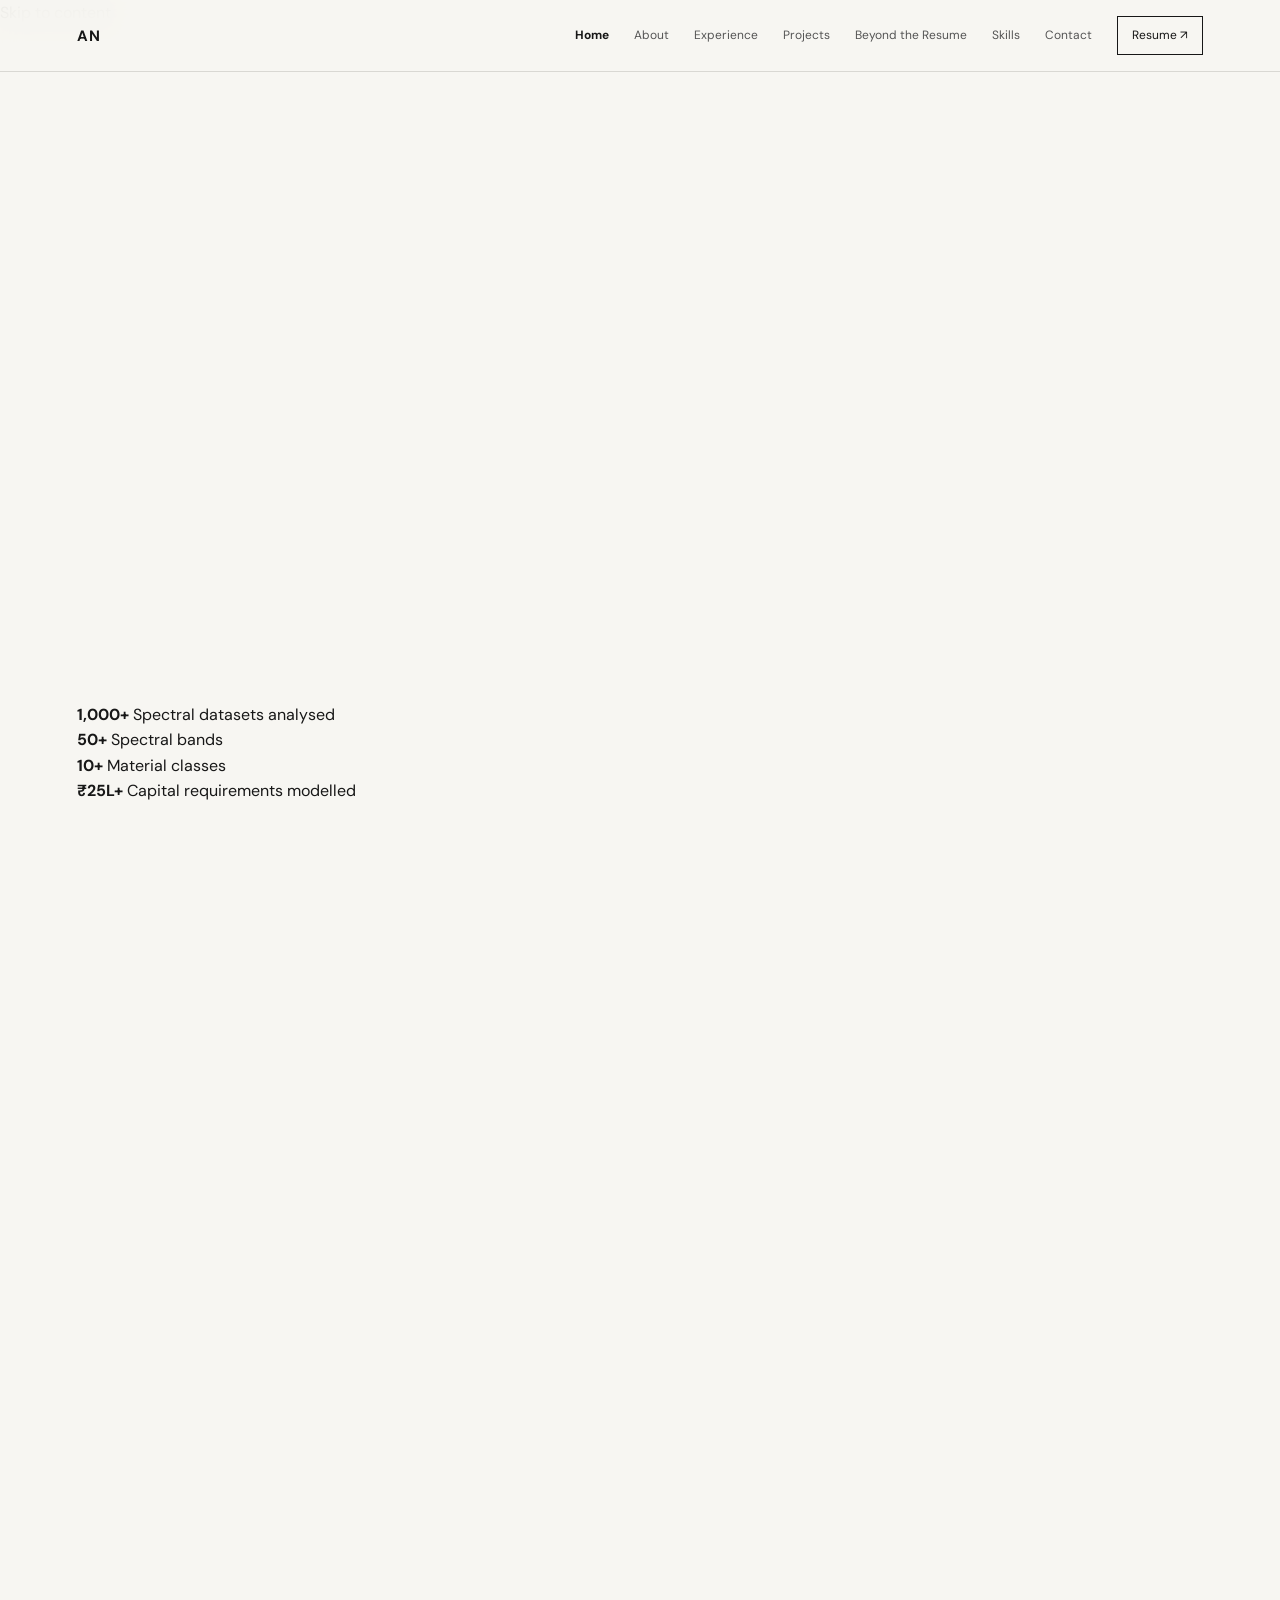
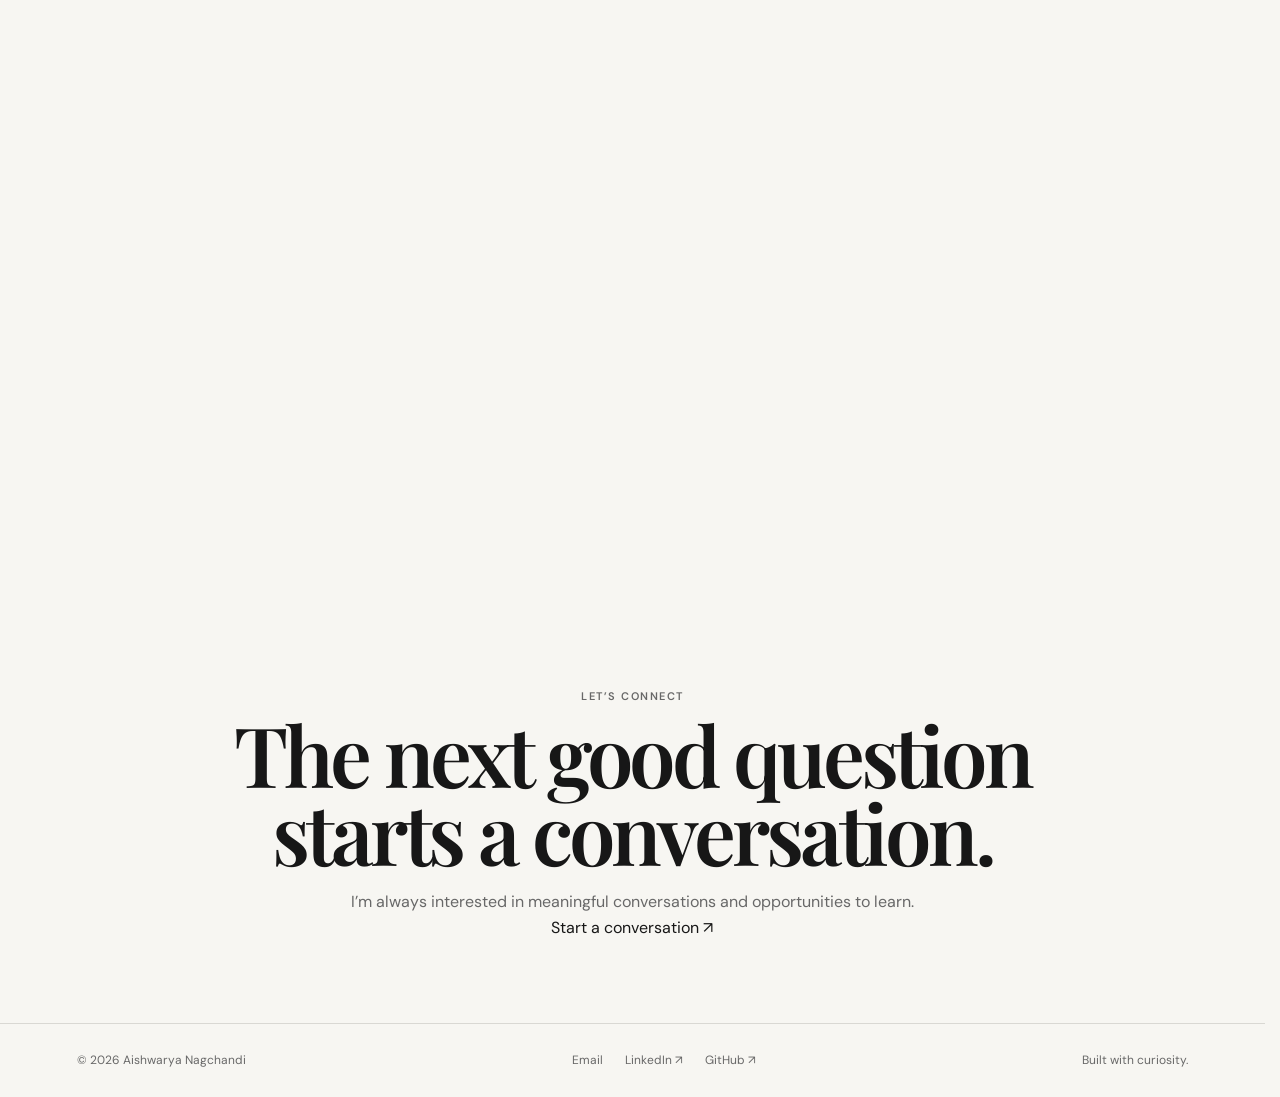
==== commit 031de6c6: "update Updated HTML structure for improved SEO and accessibility." ====
--- a/index.html
+++ b/index.html
@@ -1,484 +1,513 @@
-<!DOCTYPE html>
+<!doctype html>
 <html lang="en">
-
 <head>
-<meta charset="UTF-8">
-<meta name="viewport" content="width=device-width, initial-scale=1.0">
-
-<title>Aishwarya Nagchandi | Analytics × Finance × Business</title>
-
-<meta name="description" content="Aishwarya Nagchandi — portfolio across data analytics, finance, business intelligence, strategy and research.">
-<meta name="robots" content="index, follow">
+<meta charset="utf-8">
+<meta name="viewport" content="width=device-width,initial-scale=1">
+
+<meta name="theme-color" content="#f7f6f2">
+
+<meta name="description"
+      content="Aishwarya Nagchandi — portfolio spanning data analytics, finance, business improvement and applied research.">
+
+<meta name="robots" content="index,follow">
 
 <link rel="canonical" href="https://aishwaryanagchandi.com/">
 
-<meta property="og:title" content="Aishwarya Nagchandi | Analytics × Finance × Business">
-<meta property="og:description" content="Aishwarya Nagchandi — portfolio across data analytics, finance, business intelligence, strategy and research.">
 <meta property="og:type" content="website">
+<meta property="og:title" content="Home | Aishwarya Nagchandi">
+<meta property="og:description"
+      content="Aishwarya Nagchandi — portfolio spanning data analytics, finance, business improvement and applied research.">
+<meta property="og:url" content="https://aishwaryanagchandi.com/">
+
+<link rel="icon" href="favicon.svg" type="image/svg+xml">
+
+<link rel="preconnect" href="https://fonts.googleapis.com">
+<link rel="preconnect" href="https://fonts.gstatic.com" crossorigin>
+
+<link href="https://fonts.googleapis.com/css2?family=DM+Sans:wght@400;500;600;700&family=Playfair+Display:wght@500;600;700&display=swap"
+      rel="stylesheet">
 
 <link rel="stylesheet" href="styles.css">
+
+<script src="script.js" defer></script>
+
+<title>Home | Aishwarya Nagchandi</title>
 </head>
 
-<body class="page-home">
+<body class="page-index">
+
+<a class="skip-link" href="#main">Skip to content</a>
 
 <nav class="site-nav" aria-label="Primary navigation">
-<div class="nav-inner">
-
-<a class="logo" href="index.html" aria-label="Aishwarya Nagchandi — Home">AN</a>
-
-<button
-class="menu-button"
-id="menuToggle"
-type="button"
-aria-controls="navLinks"
-aria-expanded="false"
-aria-label="Open navigation">
-☰
-</button>
-
-<div class="nav-links" id="navLinks">
-
-<a class="active" aria-current="page" href="index.html">Home</a>
-<a href="about.html">About</a>
-<a href="experience.html">Experience</a>
-<a href="projects.html">Projects</a>
-<a href="beyond.html">Beyond the Resume</a>
-<a href="skills.html">Skills</a>
-<a href="contact.html">Contact</a>
-
-<a class="resume-btn" href="resume.pdf" target="_blank" rel="noopener">
-Resume ↗
-</a>
-
-</div>
-</div>
+
+    <div class="nav-inner">
+
+        <a href="index.html"
+           class="logo"
+           aria-label="Aishwarya Nagchandi home">
+            AN
+        </a>
+
+        <button class="menu-button"
+                type="button"
+                aria-label="Open navigation"
+                aria-controls="navLinks"
+                aria-expanded="false">
+            ☰
+        </button>
+
+        <div class="nav-links" id="navLinks">
+
+            <a href="index.html"
+               class="active"
+               aria-current="page">
+                Home
+            </a>
+
+            <a href="about.html">About</a>
+
+            <a href="experience.html">Experience</a>
+
+            <a href="projects.html">Projects</a>
+
+            <a href="beyond.html">Beyond the Resume</a>
+
+            <a href="skills.html">Skills</a>
+
+            <a href="contact.html">Contact</a>
+
+            <a class="resume-btn"
+               href="resume.pdf"
+               target="_blank"
+               rel="noopener">
+                Resume ↗
+            </a>
+
+        </div>
+
+    </div>
+
 </nav>
 
 
-<main>
-
-<section class="hero hero-home">
-
-<div class="container hero-home-grid">
-
-<div class="reveal">
-
-<div class="eyebrow">
-Aishwarya Nagchandi
-</div>
-
-<h1>
-Analytics ×<br>
-Finance ×<br>
-Business
-</h1>
-
-<div class="hero-subtitle">
-Turning data into insight, and insight into decisions.
-</div>
-
-<p class="hero-description">
-I work across data, finance and business — using analytical thinking to understand problems, structure evidence and build practical solutions.
-</p>
-
-<div class="hero-line"></div>
-
-</div>
-
-
-<aside class="currently-panel reveal">
-
-<div class="panel-label">
-Currently
-</div>
-
-<h2>
-Building the range before choosing the lane.
-</h2>
-
-<p>
-Integrated MBA Tech at NMIMS, Mumbai — combining Data Science with Finance and Business Intelligence &amp; Analytics.
-</p>
-
-<div class="currently-meta">
-<span>Finance Major</span>
-<span>BIA Minor</span>
-<span>Data Science</span>
-<span>Class of 2027</span>
-</div>
-
-</aside>
-
-</div>
-</section>
-
-
-<section class="proof-strip">
-
-<div class="container">
-
-<div class="proof-item reveal">
-<div class="proof-number">1,000+</div>
-<div class="proof-label">spectral datasets analysed</div>
-</div>
-
-<div class="proof-item reveal">
-<div class="proof-number">₹25L+</div>
-<div class="proof-label">capital requirements modelled</div>
-</div>
-
-<div class="proof-item reveal">
-<div class="proof-number">20+ years</div>
-<div class="proof-label">macroeconomic data analysed</div>
-</div>
-
-<div class="proof-item reveal">
-<div class="proof-number">4 dimensions</div>
-<div class="proof-label">data · finance · business · strategy</div>
-</div>
-
-</div>
-</section>
-
-
-<section class="dimensions">
-
-<div class="container">
-
-<div class="section-label">
-01 — What I Bring
-</div>
-
-<div class="dimension-grid">
-
-<article class="dimension reveal">
-<div class="dimension-number">01</div>
-<h3>Data</h3>
-<p>
-Python, machine learning, statistical analysis, data transformation and visualization to uncover patterns within complex datasets.
-</p>
-</article>
-
-<article class="dimension reveal">
-<div class="dimension-number">02</div>
-<h3>Finance</h3>
-<p>
-Financial modelling, valuation, investment analysis, quantitative finance and risk analysis to connect numbers with financial decisions.
-</p>
-</article>
-
-<article class="dimension reveal">
-<div class="dimension-number">03</div>
-<h3>Business</h3>
-<p>
-Business analysis, process improvement, market analysis and strategic problem solving to turn analytical findings into action.
-</p>
-</article>
-
-</div>
-</div>
-</section>
-
-
-<section class="experience-preview">
-
-<div class="container">
-
-<div class="experience-header reveal">
-
-<div>
-
-<div class="section-label">
-02 — Experience
-</div>
-
-<h2>
-Where I've<br>
-learned by doing.
-</h2>
-
-</div>
-
-<a class="view-all" href="experience.html">
-View all experience →
-</a>
-
-</div>
-
-
-<article class="experience-item reveal">
-
-<div class="experience-year">
-2026
-</div>
-
-<div>
-
-<h3>
-Dow Chemical
-</h3>
-
-<div class="experience-role">
-Management Intern · Integrated Supply Chain Improvement
-</div>
-
-<p>
-Worked across process analysis, data analytics and business improvement — combining stakeholder insights with structured data to identify opportunities for improvement.
-</p>
-
-<a class="experience-link" href="experience.html#dow">
-View experience →
-</a>
-
-</div>
-
-</article>
-
-
-<article class="experience-item reveal">
-
-<div class="experience-year">
-2025
-</div>
-
-<div>
-
-<h3>
-IIRS — ISRO
-</h3>
-
-<div class="experience-role">
-Data Analytics Summer Intern
-</div>
-
-<p>
-Analysed hyperspectral and geospatial datasets using Python, translating complex scientific data into structured insights.
-</p>
-
-<a class="experience-link" href="experience.html#isro">
-View experience →
-</a>
-
-</div>
-
-</article>
-
-</div>
-</section>
-
-
-<section class="projects">
-
-<div class="container">
-
-<div class="projects-header reveal">
-
-<div class="section-label">
-03 — Selected Work
-</div>
-
-<h2>
-Problems I've<br>
-tried to solve.
-</h2>
-
-<p>
-I like problems that sit between disciplines — where financial thinking, analytical methods and business context need to work together.
-</p>
-
-</div>
-
-
-<div class="project-grid">
-
-<a class="project-card reveal" href="projects.html#prarambh">
-<div class="project-category">Finance × Entrepreneurship</div>
-<h3>Project Prarambh</h3>
-<p>
-Building the financial case for a sustainability-led business, from capital requirements and revenue scenarios to investment viability.
-</p>
-</a>
-
-
-<a class="project-card reveal" href="projects.html#nobelza">
-<div class="project-category">Strategy × Market Analysis</div>
-<h3>Nobelza</h3>
-<p>
-Exploring market entry, demand, competition and commercialisation for a portable healthcare testing solution.
-</p>
-</a>
-
-
-<a class="project-card reveal" href="projects.html#sectoral">
-<div class="project-category">Finance × Quantitative Analytics</div>
-<h3>Sectoral Analysis</h3>
-<p>
-Comparing sectors and companies through financial ratios, risk metrics, portfolio analysis and quantitative signals.
-</p>
-</a>
-
-
-<a class="project-card reveal" href="projects.html#macro">
-<div class="project-category">Analytics × Economics</div>
-<h3>Macroeconomic Outcomes</h3>
-<p>
-Examining long-term relationships between government budgets, fiscal policy, economic growth and investment flows.
-</p>
-</a>
-
-</div>
-</div>
-</section>
-
-
-<section class="numbers">
-
-<div class="container">
-
-<div class="section-label">
-04 — By the Numbers
-</div>
-
-<div class="number-grid">
-
-<div class="number-item reveal">
-<div class="number">1,000+</div>
-<div class="number-label">Spectral datasets analysed</div>
-</div>
-
-<div class="number-item reveal">
-<div class="number">50+</div>
-<div class="number-label">Spectral bands worked with</div>
-</div>
-
-<div class="number-item reveal">
-<div class="number">10+</div>
-<div class="number-label">Material types classified</div>
-</div>
-
-<div class="number-item reveal">
-<div class="number">20+</div>
-<div class="number-label">Years of macroeconomic data</div>
-</div>
-
-</div>
-</div>
-</section>
-
-
-<section class="cta">
-
-<div class="container cta-content reveal">
-
-<div class="eyebrow">
-05 — Let's Connect
-</div>
-
-<h2>
-Let's talk.
-</h2>
-
-<p>
-Whether you're looking for an analytical perspective, a business-minded problem solver, or simply want to exchange ideas, I'd be happy to connect.
-</p>
-
-<a class="cta-link" href="contact.html">
-Get in touch →
-</a>
-
-</div>
-</section>
+<main id="main">
+
+    <!-- ================= HERO ================= -->
+
+    <header class="hero home-hero">
+
+        <div class="container hero-grid">
+
+            <div class="reveal">
+
+                <div class="eyebrow">
+                    AISHWARYA NAGCHANDI
+                </div>
+
+                <h1>
+                    Turning data<br>
+                    into insight,<br>
+                    <em>and insight</em><br>
+                    into decisions.
+                </h1>
+
+            </div>
+
+
+            <div class="hero-copy reveal">
+
+                <div class="kicker">
+                    ANALYTICS × FINANCE × BUSINESS
+                </div>
+
+                <p>
+                    I work at the intersection of data, financial thinking
+                    and business problems — connecting rigorous analysis
+                    with decisions that matter.
+                </p>
+
+                <p class="small-note">
+                    MBA Tech · Finance major · Business Intelligence & Analytics minor · Data Science<br>
+                    NMIMS, Mumbai · Class of 2027
+                </p>
+
+                <div class="hero-actions">
+
+                    <a class="button-dark"
+                       href="projects.html">
+                        Explore my work ↗
+                    </a>
+
+                    <a class="text-link"
+                       href="resume.pdf"
+                       target="_blank"
+                       rel="noopener">
+                        View resume ↗
+                    </a>
+
+                </div>
+
+            </div>
+
+        </div>
+
+    </header>
+
+
+    <!-- ================= PROOF ================= -->
+
+    <section class="proof-band">
+
+        <div class="container proof-grid">
+
+            <div>
+                <strong>1,000+</strong>
+                <span>Spectral datasets analysed</span>
+            </div>
+
+            <div>
+                <strong>50+</strong>
+                <span>Spectral bands</span>
+            </div>
+
+            <div>
+                <strong>10+</strong>
+                <span>Material classes</span>
+            </div>
+
+            <div>
+                <strong>₹25L+</strong>
+                <span>Capital requirements modelled</span>
+            </div>
+
+        </div>
+
+    </section>
+
+
+    <!-- ================= WHAT I BRING ================= -->
+
+    <section class="split-section">
+
+        <div class="container split-grid">
+
+            <div class="section-label reveal">
+                01 — WHAT I BRING
+            </div>
+
+            <div class="split-content reveal">
+
+                <h2>
+                    Three disciplines.<br>
+                    One connected perspective.
+                </h2>
+
+                <div class="three-grid">
+
+                    <div>
+
+                        <span class="item-no">01</span>
+
+                        <h3>Data</h3>
+
+                        <p>
+                            Python, statistical analysis, machine learning
+                            and visualization to find patterns and test
+                            assumptions.
+                        </p>
+
+                    </div>
+
+
+                    <div>
+
+                        <span class="item-no">02</span>
+
+                        <h3>Finance</h3>
+
+                        <p>
+                            Financial modelling, investment analysis and
+                            quantitative thinking to evaluate alternatives.
+                        </p>
+
+                    </div>
+
+
+                    <div>
+
+                        <span class="item-no">03</span>
+
+                        <h3>Business</h3>
+
+                        <p>
+                            Process improvement, market analysis and
+                            communication to translate evidence into action.
+                        </p>
+
+                    </div>
+
+                </div>
+
+            </div>
+
+        </div>
+
+    </section>
+
+
+    <!-- ================= EXPERIENCE ================= -->
+
+    <section class="split-section soft">
+
+        <div class="container split-grid">
+
+            <div class="section-label reveal">
+                02 — EXPERIENCE
+            </div>
+
+            <div class="split-content reveal">
+
+                <h2>
+                    Learning by doing.
+                </h2>
+
+                <div class="list-stack">
+
+                    <a class="linked-row"
+                       href="experience.html#dow">
+
+                        <span class="row-year">
+                            2026
+                        </span>
+
+                        <span>
+
+                            <strong>Dow</strong>
+
+                            <small>
+                                Management Intern · Integrated Supply Chain Improvement<br>
+                                Process analysis, customer analytics and business improvement.
+                            </small>
+
+                        </span>
+
+                        <span class="arrow">
+                            ↗
+                        </span>
+
+                    </a>
+
+
+                    <a class="linked-row"
+                       href="experience.html#isro">
+
+                        <span class="row-year">
+                            2025
+                        </span>
+
+                        <span>
+
+                            <strong>IIRS — ISRO</strong>
+
+                            <small>
+                                Data Analytics Summer Intern<br>
+                                Hyperspectral analysis, data workflows and applied research.
+                            </small>
+
+                        </span>
+
+                        <span class="arrow">
+                            ↗
+                        </span>
+
+                    </a>
+
+                </div>
+
+                <a class="text-link below-link"
+                   href="experience.html">
+                    All experience →
+                </a>
+
+            </div>
+
+        </div>
+
+    </section>
+
+
+    <!-- ================= SELECTED WORK ================= -->
+
+    <section class="split-section">
+
+        <div class="container split-grid">
+
+            <div class="section-label reveal">
+                03 — SELECTED WORK
+            </div>
+
+            <div class="split-content reveal">
+
+                <h2>
+                    Questions worth<br>
+                    working on.
+                </h2>
+
+                <div class="project-list">
+
+                    <a class="project-preview"
+                       href="projects.html#prarambh">
+
+                        <span>
+                            01 / FINANCE × ENTREPRENEURSHIP
+                        </span>
+
+                        <h3>
+                            Project Prarambh
+                        </h3>
+
+                        <p>
+                            A five-year financial model for an upcycled
+                            3D-printing filament venture.
+                        </p>
+
+                        <b>
+                            Explore project ↗
+                        </b>
+
+                    </a>
+
+
+                    <a class="project-preview"
+                       href="projects.html#nobelza">
+
+                        <span>
+                            02 / BUSINESS × HEALTHCARE
+                        </span>
+
+                        <h3>
+                            Nobelza
+                        </h3>
+
+                        <p>
+                            Market-entry and financial analysis for a
+                            portable TB-testing solution.
+                        </p>
+
+                        <b>
+                            Explore project ↗
+                        </b>
+
+                    </a>
+
+
+                    <a class="project-preview"
+                       href="projects.html#sectoral">
+
+                        <span>
+                            03 / QUANTITATIVE FINANCE
+                        </span>
+
+                        <h3>
+                            Sectoral Analysis
+                        </h3>
+
+                        <p>
+                            Comparative investment and risk analysis
+                            across Indian listed companies.
+                        </p>
+
+                        <b>
+                            Explore project ↗
+                        </b>
+
+                    </a>
+
+                </div>
+
+                <a class="text-link below-link"
+                   href="projects.html">
+                    View all five projects →
+                </a>
+
+            </div>
+
+        </div>
+
+    </section>
+
+
+    <!-- ================= CLOSING ================= -->
+
+    <section class="closing">
+
+        <div class="container closing-grid">
+
+            <div class="section-label">
+                LET’S CONNECT
+            </div>
+
+            <div>
+
+                <h2>
+                    The next good question<br>
+                    starts a conversation.
+                </h2>
+
+                <p>
+                    I’m always interested in meaningful conversations
+                    and opportunities to learn.
+                </p>
+
+                <a class="text-link"
+                   href="contact.html">
+                    Start a conversation ↗
+                </a>
+
+            </div>
+
+        </div>
+
+    </section>
 
 </main>
 
 
 <footer class="site-footer">
 
-<div class="footer-inner">
-
-<span>© 2026 Aishwarya Nagchandi</span>
-
-<span>Analytics × Finance × Business</span>
-
-<div class="footer-links">
-<a href="projects.html">Projects</a>
-<a href="contact.html">Contact</a>
-</div>
-
-</div>
+    <div class="container footer-inner">
+
+        <span>
+            © 2026 Aishwarya Nagchandi
+        </span>
+
+        <div class="footer-links">
+
+            <a href="mailto:aishwaryanagchandi84@gmail.com">
+                Email
+            </a>
+
+            <a href="https://www.linkedin.com/in/aishwarya-nagchandani-7272212a5/"
+               target="_blank"
+               rel="noopener noreferrer">
+                LinkedIn ↗
+            </a>
+
+            <a href="https://github.com/AishwaryaNagchandi"
+               target="_blank"
+               rel="noopener noreferrer">
+                GitHub ↗
+            </a>
+
+        </div>
+
+        <span>
+            Built with curiosity.
+        </span>
+
+    </div>
 
 </footer>
-
-
-<script>
-
-const menuBtn = document.getElementById("menuToggle");
-const navLinks = document.getElementById("navLinks");
-
-menuBtn.addEventListener("click", () => {
-
-const open = navLinks.classList.toggle("open");
-
-menuBtn.setAttribute("aria-expanded", open);
-menuBtn.setAttribute(
-"aria-label",
-open ? "Close navigation" : "Open navigation"
-);
-
-});
-
-
-document.querySelectorAll(".nav-links a").forEach(link => {
-
-link.addEventListener("click", () => {
-
-navLinks.classList.remove("open");
-
-menuBtn.setAttribute("aria-expanded", "false");
-menuBtn.setAttribute("aria-label", "Open navigation");
-
-});
-
-});
-
-
-const reveals = document.querySelectorAll(".reveal");
-
-if ("IntersectionObserver" in window) {
-
-const observer = new IntersectionObserver(
-
-entries => {
-
-entries.forEach(entry => {
-
-if (entry.isIntersecting) {
-
-entry.target.classList.add("visible");
-
-observer.unobserve(entry.target);
-
-}
-
-});
-
-},
-
-{ threshold:0.08 }
-
-);
-
-reveals.forEach(element => observer.observe(element));
-
-} else {
-
-reveals.forEach(element =>
-element.classList.add("visible")
-);
-
-}
-
-</script>
 
 </body>
 </html>
--- a/styles.css
+++ b/styles.css
@@ -8,7 +8,6 @@
   --accent:#173f63;
   --soft:#eeede8;
   --white:#ffffff;
-
   --nav-h:72px;
   --content:1180px;
   --gutter:6vw;
@@ -56,7 +55,7 @@
 
 
 /* =========================================================
-   NAVIGATION
+   SHARED NAV
    ========================================================= */
 
 .site-nav{
@@ -64,19 +63,19 @@
   inset:0 0 auto 0;
   height:var(--nav-h);
   z-index:1000;
-
   background:rgba(247,246,242,.94);
   border-bottom:1px solid var(--line);
-
   backdrop-filter:blur(14px);
   -webkit-backdrop-filter:blur(14px);
 }
 
 .nav-inner{
-  width:min(var(--content),calc(100% - 2 * var(--gutter)));
+  width:min(
+    var(--content),
+    calc(100% - 2 * var(--gutter))
+  );
   height:100%;
   margin:auto;
-
   display:flex;
   align-items:center;
   justify-content:space-between;
@@ -113,13 +112,10 @@
 .resume-btn{
   display:inline-flex;
   align-items:center;
-
   padding:9px 14px;
-
   border:1px solid var(--text)!important;
   color:var(--text)!important;
   background:transparent;
-
   transition:
     background .2s ease,
     color .2s ease;
@@ -132,14 +128,11 @@
 
 .menu-button{
   display:none;
-
   border:0;
   background:none;
   color:var(--text);
-
   font-size:22px;
   line-height:1;
-
   cursor:pointer;
   padding:7px;
 }
@@ -157,11 +150,9 @@
 .section-inner{
   width:min(
     var(--content),
-    calc(100% - 2 * var(--gutter)
-  ));
-
+    calc(100% - 2 * var(--gutter))
+  );
   max-width:var(--content);
-
   margin-left:auto;
   margin-right:auto;
 }
@@ -202,7 +193,6 @@
 .reveal{
   opacity:0;
   transform:translateY(16px);
-
   transition:
     opacity .55s ease,
     transform .55s ease;
@@ -221,7 +211,6 @@
 .site-footer{
   border-top:1px solid var(--line);
   padding:27px 0;
-
   font-size:12px;
   color:var(--muted);
 }
@@ -229,15 +218,12 @@
 .footer-inner{
   width:min(
     var(--content),
-    calc(100% - 2 * var(--gutter)
-  ));
-
+    calc(100% - 2 * var(--gutter))
+  );
   margin:auto;
-
   display:flex;
   align-items:center;
   justify-content:space-between;
-
   gap:24px;
 }
 
@@ -257,28 +243,20 @@
 
 .hero{
   min-height:54vh;
-
   padding:72px 0 66px;
-
   display:flex;
   align-items:flex-end;
 }
 
 .hero-grid{
   display:grid;
-
-  grid-template-columns:
-    minmax(0,1.15fr)
-    minmax(280px,.7fr);
-
+  grid-template-columns:minmax(0,1.15fr) minmax(280px,.7fr);
   gap:72px;
-
   align-items:end;
 }
 
 .hero h1{
   font-size:clamp(58px,8vw,108px);
-
   line-height:.92;
   letter-spacing:-.055em;
 }
@@ -290,16 +268,13 @@
 .hero-copy p{
   font-size:18px;
   line-height:1.7;
-
   max-width:430px;
 }
 
 .hero-line{
   border-top:1px solid var(--line);
-
   margin-top:28px;
   padding-top:14px;
-
   font-size:12px;
   color:var(--muted);
 }
@@ -311,21 +286,14 @@
 
 .page-home .hero{
   min-height:calc(72vh - var(--nav-h));
-
   padding:78px 0 62px;
-
   align-items:center;
 }
 
 .page-home .hero-home-grid{
   display:grid;
-
-  grid-template-columns:
-    minmax(0,1.35fr)
-    minmax(300px,.65fr);
-
+  grid-template-columns:minmax(0,1.35fr) minmax(300px,.65fr);
   gap:62px;
-
   align-items:end;
 }
 
@@ -336,16 +304,13 @@
 
 .page-home .hero-subtitle{
   font-size:clamp(18px,2vw,24px);
-
   color:var(--accent);
-
   margin-bottom:18px;
 }
 
 .page-home .hero-description{
   font-size:16px;
   line-height:1.7;
-
   max-width:650px;
 }
 
@@ -355,35 +320,23 @@
 
 .currently-panel{
   border-left:1px solid var(--line);
-
-  padding:
-    4px
-    0
-    4px
-    30px;
-
+  padding:4px 0 4px 30px;
   max-width:360px;
-
   justify-self:end;
 }
 
 .panel-label{
   font-size:10px;
-
   text-transform:uppercase;
   letter-spacing:.14em;
-
   color:var(--accent);
-
   font-weight:700;
-
   margin-bottom:17px;
 }
 
 .currently-panel h2{
   font-size:29px;
   line-height:1.08;
-
   margin-bottom:14px;
 }
 
@@ -395,12 +348,9 @@
 .currently-meta{
   display:grid;
   grid-template-columns:1fr 1fr;
-
-  border-top:1px solid var(--line);
-
+  border-top:1px solid var(--line);
   margin-top:20px;
   padding-top:12px;
-
   gap:8px 12px;
 }
 
@@ -411,7 +361,6 @@
 
 .proof-strip{
   background:var(--soft);
-
   border-top:1px solid var(--line);
   border-bottom:1px solid var(--line);
 }
@@ -423,7 +372,6 @@
 
 .proof-item{
   padding:22px 22px 22px 0;
-
   border-right:1px solid var(--line);
 }
 
@@ -437,10 +385,8 @@
 
 .proof-number{
   font-family:"Playfair Display",serif;
-
   font-size:29px;
   line-height:1;
-
   margin-bottom:6px;
 }
 
@@ -457,16 +403,13 @@
 .dimension-grid{
   display:grid;
   grid-template-columns:repeat(3,1fr);
-
   border-top:1px solid var(--line);
   border-bottom:1px solid var(--line);
-
   margin-top:28px;
 }
 
 .dimension{
   padding:24px 30px 24px 0;
-
   border-right:1px solid var(--line);
 }
 
@@ -481,7 +424,6 @@
 .dimension-number{
   font-size:10px;
   color:var(--muted);
-
   margin-bottom:15px;
 }
 
@@ -493,7 +435,6 @@
 .dimension p{
   font-size:14px;
   line-height:1.65;
-
   max-width:310px;
 }
 
@@ -503,22 +444,17 @@
 
 .experience-header{
   display:flex;
-
   justify-content:space-between;
   align-items:flex-end;
-
   gap:30px;
-
   margin-bottom:28px;
 }
 
 .experience-header h2,
 .projects-header h2{
   font-size:clamp(45px,5.5vw,70px);
-
   line-height:.95;
   letter-spacing:-.045em;
-
   margin-top:13px;
 }
 
@@ -527,26 +463,18 @@
 .cta-link,
 .github-link{
   font-size:10px;
-
   font-weight:700;
   letter-spacing:.08em;
-
   text-transform:uppercase;
-
   border-bottom:1px solid var(--text);
-
   padding-bottom:4px;
 }
 
 .experience-item{
   display:grid;
-
   grid-template-columns:120px 1fr;
-
   gap:42px;
-
   padding:31px 0;
-
   border-top:1px solid var(--line);
 }
 
@@ -558,29 +486,24 @@
 .experience-item h3{
   font-size:38px;
   line-height:1;
-
   margin-bottom:8px;
 }
 
 .experience-role{
   font-size:12px;
   color:var(--accent);
-
   margin-bottom:12px;
 }
 
 .experience-item p{
   font-size:14px;
   line-height:1.65;
-
   max-width:680px;
 }
 
 .experience-link{
   display:inline-block;
-
   margin-top:15px;
-
   transition:transform .2s ease;
 }
 
@@ -594,37 +517,28 @@
 
 .projects-header{
   max-width:760px;
-
   margin-bottom:28px;
 }
 
 .projects-header p{
   font-size:15px;
   line-height:1.7;
-
   max-width:620px;
-
   margin-top:16px;
 }
 
 .project-grid{
   display:grid;
   grid-template-columns:repeat(2,1fr);
-
   gap:1px;
-
   background:var(--line);
-
   border:1px solid var(--line);
 }
 
 .project-card{
   background:var(--bg);
-
   padding:29px;
-
   min-height:220px;
-
   transition:
     transform .2s ease,
     background .2s ease;
@@ -637,21 +551,16 @@
 
 .project-category{
   font-size:10px;
-
   color:var(--accent);
-
   font-weight:700;
   letter-spacing:.1em;
-
   text-transform:uppercase;
-
   margin-bottom:20px;
 }
 
 .project-card h3{
   font-size:29px;
   line-height:1.05;
-
   margin-bottom:10px;
 }
 
@@ -668,16 +577,13 @@
 .number-grid{
   display:grid;
   grid-template-columns:repeat(4,1fr);
-
   border-top:1px solid var(--line);
   border-bottom:1px solid var(--line);
-
   margin-top:28px;
 }
 
 .number-item{
   padding:28px 24px 28px 0;
-
   border-right:1px solid var(--line);
 }
 
@@ -691,10 +597,8 @@
 
 .number{
   font-family:"Playfair Display",serif;
-
   font-size:40px;
   line-height:1;
-
   margin-bottom:5px;
 }
 
@@ -706,9 +610,7 @@
 .cta{
   background:var(--accent);
   color:#fff;
-
   min-height:48vh;
-
   display:flex;
   align-items:center;
 }
@@ -719,23 +621,17 @@
 
 .cta h2{
   color:#fff;
-
   font-size:clamp(55px,7vw,96px);
-
   line-height:.92;
   letter-spacing:-.05em;
-
   margin:14px 0 20px;
 }
 
 .cta p{
   color:#d5dce2;
-
   max-width:600px;
-
   font-size:16px;
   line-height:1.7;
-
   margin-bottom:22px;
 }
 
@@ -752,15 +648,11 @@
 .about-hero{
   width:min(
     var(--content),
-    calc(100% - 2 * var(--gutter)
-  ));
-
+    calc(100% - 2 * var(--gutter))
+  );
   min-height:54vh;
-
   margin:auto;
-
   padding:78px 0 66px;
-
   display:flex;
   flex-direction:column;
   justify-content:flex-end;
@@ -768,10 +660,8 @@
 
 .about-hero h1{
   font-size:clamp(60px,8vw,110px);
-
   line-height:.92;
   letter-spacing:-.055em;
-
   margin-top:16px;
 }
 
@@ -781,10 +671,8 @@
 
 .about-hero .hero-description{
   max-width:610px;
-
   font-size:17px;
   line-height:1.75;
-
   margin-top:20px;
 }
 
@@ -792,53 +680,40 @@
 .about-perspective,
 .about-currently{
   border-top:1px solid var(--line);
-
   padding:72px 0;
 }
 
 .about-two-col{
   display:grid;
-
   grid-template-columns:220px 1fr;
-
   gap:56px;
 }
 
 .about-two-col h2{
   font-size:clamp(43px,5.5vw,70px);
-
   line-height:.96;
   letter-spacing:-.045em;
-
   max-width:820px;
 }
 
 .about-two-col p{
   font-size:16px;
   line-height:1.75;
-
   max-width:760px;
-
   margin-top:20px;
 }
 
 .evidence-list{
   margin-top:28px;
-
-  border-top:1px solid var(--line);
-
+  border-top:1px solid var(--line);
   max-width:760px;
 }
 
 .evidence-row{
   display:grid;
-
   grid-template-columns:170px 1fr;
-
   gap:24px;
-
   padding:15px 0;
-
   border-bottom:1px solid var(--line);
 }
 
@@ -853,47 +728,35 @@
 
 .value-grid{
   display:grid;
-
   grid-template-columns:repeat(4,1fr);
-
   gap:1px;
-
   background:var(--line);
-
   border:1px solid var(--line);
-
   margin-top:30px;
 }
 
 .value-item{
   background:var(--bg);
-
   padding:22px;
-
   min-height:145px;
 }
 
 .value-item strong{
   display:block;
-
   font-family:"Playfair Display",serif;
-
   font-size:22px;
   line-height:1.1;
-
   margin-bottom:9px;
 }
 
 .value-item p{
   font-size:13px;
   line-height:1.6;
-
   color:var(--muted);
 }
 
 .direction-strip{
   background:var(--accent);
-
   padding:78px 0;
 }
 
@@ -903,25 +766,18 @@
 
 .direction-strip h2{
   color:#fff;
-
   font-size:clamp(50px,6.5vw,86px);
-
   line-height:.94;
   letter-spacing:-.05em;
-
   max-width:900px;
-
   margin-top:12px;
 }
 
 .direction-strip p{
   color:#d5dce2;
-
   max-width:650px;
-
   font-size:16px;
   line-height:1.75;
-
   margin-top:20px;
 }
 
@@ -930,25 +786,24 @@
    EXPERIENCE
    ========================================================= */
 
+.page-experience .hero-description{
+  max-width:660px;
+}
+
 .thread{
   border-top:1px solid var(--line);
-
   padding:62px 0;
 }
 
 .thread-grid{
   display:grid;
-
   grid-template-columns:220px 1fr;
-
   gap:56px;
-
   margin-top:28px;
 }
 
 .thread-grid h2{
   font-size:clamp(42px,5vw,66px);
-
   line-height:.97;
   letter-spacing:-.045em;
 }
@@ -956,87 +811,66 @@
 .thread-text p{
   font-size:16px;
   line-height:1.75;
-
   max-width:760px;
-
   margin-bottom:14px;
 }
 
 .experience-section{
   border-top:1px solid var(--line);
-
   padding:72px 0;
 }
 
 .experience-layout{
   display:grid;
-
   grid-template-columns:170px 1fr;
-
   gap:56px;
 }
 
 .experience-meta{
   padding-top:7px;
-
   font-size:12px;
   color:var(--muted);
 }
 
 .experience-meta .year{
   font-family:"Playfair Display",serif;
-
   color:var(--text);
-
   font-size:28px;
   line-height:1;
-
   margin-bottom:8px;
 }
 
 .experience-content h2{
   font-size:clamp(46px,6vw,76px);
-
   line-height:.94;
   letter-spacing:-.045em;
 }
 
 .role{
   font-size:12px;
-
   color:var(--accent);
-
   font-weight:600;
-
   margin:10px 0 15px;
 }
 
 .experience-intro{
   font-size:16px;
   line-height:1.75;
-
   max-width:760px;
 }
 
 .work-grid{
   display:grid;
-
   grid-template-columns:repeat(2,1fr);
-
   gap:1px;
-
   background:var(--line);
-
   border:1px solid var(--line);
-
   margin-top:28px;
-
   max-width:820px;
 }
 
 .work-card{
   background:var(--bg);
-
   padding:22px;
 }
 
@@ -1053,37 +887,27 @@
 .tools{
   display:flex;
   flex-wrap:wrap;
-
   gap:7px;
-
   margin-top:22px;
-
   max-width:820px;
 }
 
 .tool{
   border:1px solid var(--line);
-
   padding:6px 9px;
-
   font-size:10px;
-
   color:var(--muted);
 }
 
 .personal-learning{
   margin-top:28px;
-
   padding:20px 22px;
-
   background:var(--soft);
-
   max-width:820px;
 }
 
 .personal-learning h3{
   font-size:22px;
-
   margin-bottom:7px;
 }
 
@@ -1094,46 +918,34 @@
 
 .additional-experience{
   background:var(--soft);
-
-  border-top:1px solid var(--line);
-
+  border-top:1px solid var(--line);
   padding:72px 0;
 }
 
 .section-heading{
   font-size:clamp(45px,5.5vw,70px);
-
   line-height:.95;
   letter-spacing:-.045em;
-
   margin-top:12px;
 }
 
 .minor-experience-grid{
   display:grid;
-
   grid-template-columns:1fr 1fr;
-
   gap:1px;
-
   background:var(--line);
-
   border:1px solid var(--line);
-
   margin-top:28px;
 }
 
 .minor-experience{
   background:var(--bg);
-
   padding:25px;
 }
 
 .minor-experience h3{
   font-size:28px;
-
   line-height:1;
-
   margin-bottom:7px;
 }
 
@@ -1148,7 +960,6 @@
 
 .lessons{
   padding:72px 0;
-
   border-top:1px solid var(--line);
 }
 
@@ -1158,16 +969,13 @@
 
 .lesson-grid{
   display:grid;
-
   grid-template-columns:repeat(3,1fr);
-
   border-top:1px solid var(--line);
   border-bottom:1px solid var(--line);
 }
 
 .lesson{
   padding:23px 24px 23px 0;
-
   border-right:1px solid var(--line);
 }
 
@@ -1182,7 +990,6 @@
 .lesson-number{
   font-size:10px;
   color:var(--muted);
-
   margin-bottom:12px;
 }
 
@@ -1198,24 +1005,19 @@
 
 .closing{
   padding:82px 0;
-
   text-align:center;
 }
 
 .closing h2{
   font-size:clamp(48px,6.5vw,86px);
-
   line-height:.94;
   letter-spacing:-.05em;
-
   max-width:950px;
-
   margin:12px auto;
 }
 
 .closing p{
   font-size:16px;
-
   margin-top:18px;
 }
 
@@ -1226,22 +1028,18 @@
 
 .project-section{
   border-top:1px solid var(--line);
-
   padding:72px 0;
 }
 
 .project-layout{
   display:grid;
-
   grid-template-columns:150px 1fr;
-
   gap:50px;
 }
 
 .project-number{
   font-size:11px;
   color:var(--muted);
-
   padding-top:8px;
 }
 
@@ -1251,7 +1049,6 @@
 
 .project-content h2{
   font-size:clamp(48px,6vw,82px);
-
   line-height:.92;
   letter-spacing:-.05em;
 }
@@ -1262,12 +1059,9 @@
 
 .project-question{
   font-family:"Playfair Display",serif;
-
   font-size:19px;
   line-height:1.35;
-
   max-width:680px;
-
   margin-top:16px;
 }
 
@@ -1291,109 +1085,90 @@
 .project-outcome{
   border-top:1px solid var(--line);
   border-bottom:1px solid var(--line);
-
   padding:21px 0;
-
   margin-top:28px;
 }
 
 .project-outcome h3{
   font-size:21px;
-
   margin-bottom:7px;
 }
 
 .project-outcome p{
   font-size:14px;
   line-height:1.65;
-
   max-width:700px;
 }
 
 .project-tags{
   display:flex;
   flex-wrap:wrap;
-
   gap:7px;
-
   margin-top:18px;
 }
 
 .tag{
   font-size:10px;
-
   padding:6px 9px;
-
   border:1px solid var(--line);
-
   color:var(--muted);
 }
 
 .more{
   padding:76px 0;
-
-  border-top:1px solid var(--line);
-
+  border-top:1px solid var(--line);
   background:var(--soft);
 }
 
 .more h2{
   font-size:clamp(48px,6vw,82px);
-
   line-height:.94;
   letter-spacing:-.05em;
-
   margin:12px 0 16px;
 }
 
 .more p{
   font-size:16px;
-
   max-width:680px;
-
   line-height:1.7;
 }
 
 .github-link{
   display:inline-block;
-
   margin-top:20px;
 }
 
 
 /* =========================================================
-   BEYOND
+   BEYOND THE RESUME
    ========================================================= */
 
+.page-beyond .hero-grid{
+  align-items:end;
+}
+
 .intro{
   border-top:1px solid var(--line);
-
   padding:70px 0;
 }
 
 .intro-grid{
   display:grid;
-
   grid-template-columns:220px 1fr;
-
   gap:56px;
 }
 
 .intro h2{
   font-size:clamp(44px,5.5vw,72px);
-
   line-height:.96;
   letter-spacing:-.045em;
-
   max-width:900px;
 }
 
 .intro p{
   font-size:17px;
   line-height:1.75;
-
   max-width:820px;
-
   margin-top:20px;
 }
 
@@ -1403,19 +1178,17 @@
 
 .theme{
   border-bottom:1px solid var(--line);
-
   padding:62px 0;
 }
 
 .theme-inner{
   display:grid;
-
   grid-template-columns:220px 1fr;
-
   gap:56px;
 }
 
-.theme-inner > .container{
+.theme-inner>.container,
+.skill-inner>.container{
   width:auto;
   max-width:none;
   margin:0;
@@ -1424,7 +1197,6 @@
 .theme-number{
   font-size:11px;
   color:var(--muted);
-
   padding-top:7px;
 }
 
@@ -1434,48 +1206,36 @@
 
 .theme-content h2{
   font-size:clamp(45px,5.5vw,72px);
-
   line-height:.94;
   letter-spacing:-.05em;
-
   margin-bottom:16px;
 }
 
-.theme-content > p{
+.theme-content>p{
   font-size:16px;
   line-height:1.75;
-
   max-width:800px;
-
   margin-bottom:13px;
 }
 
 .highlight{
   margin-top:24px;
-
   background:var(--soft);
-
   padding:25px;
-
   max-width:820px;
 }
 
 .highlight-label{
   font-size:10px;
-
   text-transform:uppercase;
   letter-spacing:.14em;
-
   color:var(--accent);
-
   margin-bottom:10px;
 }
 
 .highlight h3{
   font-size:27px;
-
   line-height:1.05;
-
   margin-bottom:9px;
 }
 
@@ -1486,21 +1246,15 @@
 
 .details{
   margin-top:22px;
-
-  border-top:1px solid var(--line);
-
+  border-top:1px solid var(--line);
   max-width:820px;
 }
 
 .detail{
   display:grid;
-
   grid-template-columns:170px 1fr;
-
   gap:22px;
-
   padding:13px 0;
-
   border-bottom:1px solid var(--line);
 }
 
@@ -1515,38 +1269,28 @@
 
 .interest-grid{
   display:grid;
-
   grid-template-columns:repeat(3,1fr);
-
   gap:1px;
-
   background:var(--line);
-
   border:1px solid var(--line);
-
   margin-top:24px;
-
   max-width:820px;
 }
 
 .interest{
   background:var(--bg);
-
   padding:20px;
-
   min-height:130px;
 }
 
 .interest-number{
   font-size:10px;
   color:var(--accent);
-
   margin-bottom:12px;
 }
 
 .interest h3{
   font-size:21px;
-
   margin-bottom:6px;
 }
 
@@ -1557,7 +1301,6 @@
 
 .statement{
   background:var(--text);
-
   padding:90px 0;
 }
 
@@ -1567,23 +1310,17 @@
 
 .statement h2{
   color:var(--bg);
-
   font-size:clamp(48px,6.5vw,90px);
-
   line-height:.94;
   letter-spacing:-.05em;
-
   max-width:1000px;
-
   margin:12px 0 22px;
 }
 
 .statement p{
   color:#aaa;
-
   font-size:16px;
   line-height:1.75;
-
   max-width:780px;
 }
 
@@ -1606,28 +1343,18 @@
 
 .skill-category{
   border-bottom:1px solid var(--line);
-
   padding:56px 0;
 }
 
 .skill-inner{
   display:grid;
-
   grid-template-columns:220px 1fr;
-
   gap:56px;
-}
-
-.skill-inner > .container{
-  width:auto;
-  max-width:none;
-  margin:0;
 }
 
 .category-number{
   font-size:11px;
   color:var(--muted);
-
   padding-top:7px;
 }
 
@@ -1637,7 +1364,6 @@
 
 .category-content h2{
   font-size:clamp(40px,5vw,68px);
-
   line-height:.95;
   letter-spacing:-.045em;
 }
@@ -1645,45 +1371,33 @@
 .category-description{
   font-size:15px;
   line-height:1.7;
-
   max-width:760px;
-
   margin:14px 0 22px;
 }
 
 .skill-tags{
   display:flex;
-
   flex-wrap:wrap;
-
   gap:7px;
 }
 
 .skill-tag{
   font-size:11px;
-
   padding:7px 10px;
-
   border:1px solid var(--line);
-
   color:var(--muted);
 }
 
 .skill-list{
   border-top:1px solid var(--line);
-
   max-width:820px;
 }
 
 .skill-row{
   display:grid;
-
   grid-template-columns:200px 1fr;
-
   gap:24px;
-
   padding:13px 0;
-
   border-bottom:1px solid var(--line);
 }
 
@@ -1699,41 +1413,32 @@
 
 .application{
   padding:72px 0;
-
   border-top:1px solid var(--line);
 }
 
 .application-grid{
   display:grid;
-
   grid-template-columns:220px 1fr;
-
   gap:56px;
 }
 
 .application h2{
   font-size:clamp(45px,5.5vw,72px);
-
   line-height:.95;
   letter-spacing:-.045em;
-
   margin-top:12px;
 }
 
-.application-content > p{
+.application-content>p{
   font-size:15px;
   line-height:1.7;
-
   max-width:760px;
-
   margin-bottom:20px;
 }
 
 .application-item{
   padding:15px 0;
-
-  border-top:1px solid var(--line);
-
+  border-top:1px solid var(--line);
   max-width:800px;
 }
 
@@ -1744,13 +1449,11 @@
 .application-item p{
   font-size:13px;
   line-height:1.6;
-
   margin-top:5px;
 }
 
 .page-skills .statement{
   background:var(--accent);
-
   padding:90px 0;
 }
 
@@ -1777,62 +1480,47 @@
 
 .contact-section{
   border-top:1px solid var(--line);
-
   padding:70px 0;
 }
 
 .contact-grid{
   display:grid;
-
   grid-template-columns:220px 1fr;
-
   gap:56px;
 }
 
 .contact-intro h2{
   font-size:clamp(45px,5.5vw,72px);
-
   line-height:.95;
   letter-spacing:-.045em;
-
   margin-top:12px;
 }
 
-.contact-content > p{
+.contact-content>p{
   font-size:16px;
   line-height:1.75;
-
   max-width:700px;
 }
 
 .contact-links{
   border-top:1px solid var(--line);
-
   margin-top:25px;
-
   max-width:760px;
 }
 
 .contact-link{
   display:grid;
-
   grid-template-columns:120px 1fr auto;
-
   align-items:center;
-
   gap:18px;
-
   padding:17px 0;
-
   border-bottom:1px solid var(--line);
 }
 
 .contact-label{
   font-size:11px;
-
   text-transform:uppercase;
   letter-spacing:.1em;
-
   color:var(--muted);
 }
 
@@ -1848,56 +1536,55 @@
   color:var(--accent);
 }
 
+.phone-note{
+  background:var(--soft);
+  padding:16px 18px;
+  margin-top:20px;
+  max-width:760px;
+}
+
+.phone-note p{
+  font-size:12px;
+  line-height:1.65;
+}
+
 .opportunities{
   background:var(--soft);
-
   border-top:1px solid var(--line);
   border-bottom:1px solid var(--line);
-
   padding:70px 0;
 }
 
 .opportunity-grid{
   display:grid;
-
   grid-template-columns:220px 1fr;
-
   gap:56px;
 }
 
 .opportunity-grid h2{
   font-size:clamp(45px,5.5vw,72px);
-
   line-height:.95;
   letter-spacing:-.045em;
-
   margin-top:12px;
 }
 
-.opportunity-content > p{
+.opportunity-content>p{
   font-size:16px;
   line-height:1.75;
-
   max-width:700px;
 }
 
 .opportunity-list{
   margin-top:24px;
-
-  border-top:1px solid var(--line);
-
+  border-top:1px solid var(--line);
   max-width:760px;
 }
 
 .opportunity{
   display:grid;
-
   grid-template-columns:200px 1fr;
-
   gap:20px;
-
   padding:14px 0;
-
   border-bottom:1px solid var(--line);
 }
 
@@ -1916,35 +1603,26 @@
 
 .resume-section h2{
   font-size:clamp(48px,6vw,86px);
-
   line-height:.94;
   letter-spacing:-.05em;
-
   margin:12px 0 16px;
 }
 
 .resume-section p{
   font-size:16px;
   line-height:1.7;
-
   max-width:650px;
 }
 
 .large-resume-btn{
   display:inline-block;
-
   margin-top:22px;
-
   background:var(--text);
   color:var(--bg);
-
   padding:12px 17px;
-
   font-size:11px;
-
   font-weight:700;
   letter-spacing:.08em;
-
   text-transform:uppercase;
 }
 
@@ -1957,7 +1635,7 @@
    RESPONSIVE
    ========================================================= */
 
-@media(max-width:900px){
+@media (max-width:900px){
 
   :root{
     --nav-h:68px;
@@ -1965,32 +1643,66 @@
     --section-y:62px;
   }
 
+  html,
+  body{
+    width:100%;
+    max-width:100%;
+    overflow-x:clip;
+  }
+
+  body,
+  main,
+  section,
+  header,
+  footer,
+  article,
+  .container,
+  .section-inner,
+  .nav-inner,
+  .footer-inner{
+    min-width:0;
+    max-width:100%;
+  }
+
+  .container,
+  .section-inner,
+  .nav-inner,
+  .footer-inner,
+  .about-hero{
+    width:calc(100% - 2 * var(--gutter));
+  }
+
+  .container,
+  .section-inner,
+  .about-hero{
+    margin-left:auto;
+    margin-right:auto;
+  }
+
+
+  /* ---------- NAV ---------- */
+
   .nav-inner{
-    width:calc(100% - 2 * var(--gutter));
+    height:100%;
   }
 
   .menu-button{
     display:block;
+    flex:0 0 auto;
   }
 
   .nav-links{
     display:none;
-
     position:absolute;
-
     top:var(--nav-h);
     left:0;
     right:0;
-
+    width:100%;
     flex-direction:column;
     align-items:stretch;
-
     gap:0;
-
     background:var(--bg);
-
     border-bottom:1px solid var(--line);
-
     box-shadow:0 12px 25px rgba(0,0,0,.04);
   }
 
@@ -2000,103 +1712,24 @@
 
   .nav-links a{
     width:100%;
-
     padding:15px var(--gutter);
-
     border-bottom:1px solid var(--line);
-
     font-size:13px;
+    white-space:normal;
   }
 
   .nav-links .resume-btn{
+    width:100%;
     border:0!important;
     border-bottom:1px solid var(--line)!important;
-
     padding:15px var(--gutter);
   }
 
-  .hero,
-  .about-hero{
-    min-height:auto;
-
-    padding:66px 0 58px;
-  }
+
+  /* ---------- GLOBAL GRID ---------- */
 
   .hero-grid,
-  .page-home .hero-home-grid{
-    grid-template-columns:1fr;
-
-    gap:38px;
-  }
-
-  .hero h1,
-  .page-home .hero h1,
-  .about-hero h1{
-    font-size:clamp(52px,13vw,84px);
-  }
-
-  .hero-copy{
-    max-width:600px;
-  }
-
-  .page-home .hero{
-    min-height:auto;
-
-    padding:66px 0 52px;
-  }
-
-  .page-home .currently-panel{
-    justify-self:start;
-
-    border-left:0;
-    border-top:1px solid var(--line);
-
-    padding:22px 0 0;
-
-    max-width:600px;
-  }
-
-  .proof-strip .container{
-    grid-template-columns:1fr 1fr;
-  }
-
-  .proof-item{
-    border-bottom:1px solid var(--line);
-  }
-
-  .proof-item:nth-child(2){
-    border-right:0;
-  }
-
-  .dimension-grid,
-  .number-grid{
-    grid-template-columns:1fr 1fr;
-  }
-
-  .dimension:nth-child(2),
-  .number-item:nth-child(2){
-    border-right:0;
-  }
-
-  .dimension:nth-child(3),
-  .number-item:nth-child(3),
-  .number-item:nth-child(4){
-    border-top:1px solid var(--line);
-  }
-
-  .dimension:nth-child(3){
-    grid-column:1/-1;
-    border-right:0;
-  }
-
-  .number-item:nth-child(3){
-    padding-left:0;
-  }
-
-  .number-item:nth-child(4){
-    padding-left:24px;
-  }
-
+  .page-home .hero-home-grid,
   .about-two-col,
   .thread-grid,
   .experience-layout,
@@ -2104,11 +1737,235 @@
   .skill-inner,
   .application-grid,
   .contact-grid,
-  .opportunity-grid{
-    grid-template-columns:1fr;
-
-    gap:22px;
-  }
+  .opportunity-grid,
+  .intro-grid{
+    grid-template-columns:minmax(0,1fr)!important;
+    gap:28px;
+    width:100%;
+    min-width:0;
+  }
+
+  .hero-grid>*,
+  .page-home .hero-home-grid>*,
+  .about-two-col>*,
+  .thread-grid>*,
+  .experience-layout>*,
+  .theme-inner>*,
+  .skill-inner>*,
+  .application-grid>*,
+  .contact-grid>*,
+  .opportunity-grid>*,
+  .intro-grid>*{
+    min-width:0;
+    max-width:100%;
+  }
+
+
+  /* ---------- HERO ---------- */
+
+  .hero,
+  .about-hero{
+    min-height:auto;
+    padding:66px 0 58px;
+  }
+
+  .hero-grid,
+  .page-home .hero-home-grid{
+    align-items:start;
+  }
+
+  .hero h1,
+  .page-home .hero h1,
+  .about-hero h1{
+    max-width:100%;
+    font-size:clamp(52px,13vw,84px);
+    overflow-wrap:normal;
+  }
+
+  .hero-copy,
+  .hero-copy p,
+  .page-home .hero-description{
+    max-width:100%;
+  }
+
+  .hero-copy p{
+    font-size:17px;
+  }
+
+  .page-home .hero{
+    min-height:auto;
+    padding:66px 0 52px;
+  }
+
+  .page-home .currently-panel{
+    justify-self:start;
+    width:100%;
+    max-width:600px;
+    border-left:0;
+    border-top:1px solid var(--line);
+    padding:22px 0 0;
+  }
+
+
+  /* ---------- INTRO ---------- */
+
+  .intro{
+    padding:60px 0;
+  }
+
+  .intro-grid{
+    display:grid;
+    grid-template-columns:minmax(0,1fr)!important;
+    align-items:start;
+  }
+
+  .intro-grid>*{
+    width:100%;
+  }
+
+  .intro h2,
+  .theme-content h2,
+  .category-content h2,
+  .application h2,
+  .contact-intro h2,
+  .opportunity-grid h2{
+    max-width:100%;
+    font-size:clamp(42px,11vw,68px);
+    line-height:.96;
+    overflow-wrap:normal;
+  }
+
+  .intro p,
+  .theme-content>p,
+  .category-description,
+  .application-content>p,
+  .contact-content>p,
+  .opportunity-content>p{
+    max-width:100%;
+    font-size:16px;
+    line-height:1.7;
+    overflow-wrap:break-word;
+  }
+
+
+  /* ---------- BEYOND ---------- */
+
+  .theme{
+    padding:58px 0;
+  }
+
+  .theme-inner{
+    display:grid;
+    grid-template-columns:minmax(0,1fr)!important;
+    gap:24px;
+  }
+
+  .theme-inner>.container,
+  .skill-inner>.container{
+    width:100%;
+    max-width:100%;
+    margin:0;
+  }
+
+  .theme-content{
+    width:100%;
+    max-width:850px;
+    min-width:0;
+  }
+
+  .highlight,
+  .details,
+  .interest-grid{
+    max-width:100%;
+  }
+
+  .detail{
+    grid-template-columns:minmax(130px,170px) minmax(0,1fr);
+  }
+
+
+  /* ---------- SKILLS ---------- */
+
+  .page-skills .intro{
+    padding:60px 0;
+  }
+
+  .skill-category{
+    padding:56px 0;
+  }
+
+  .skill-inner{
+    display:grid;
+    grid-template-columns:minmax(0,1fr)!important;
+    gap:24px;
+  }
+
+  .category-content{
+    width:100%;
+    max-width:850px;
+    min-width:0;
+  }
+
+  .skill-tags{
+    width:100%;
+    max-width:100%;
+  }
+
+  .skill-tag{
+    max-width:100%;
+  }
+
+  .skill-row{
+    grid-template-columns:minmax(0,1fr);
+    gap:4px;
+  }
+
+
+  /* ---------- HOME ---------- */
+
+  .proof-strip .container{
+    grid-template-columns:1fr 1fr;
+  }
+
+  .proof-item{
+    border-bottom:1px solid var(--line);
+  }
+
+  .proof-item:nth-child(2){
+    border-right:0;
+  }
+
+  .dimension-grid,
+  .number-grid{
+    grid-template-columns:1fr 1fr;
+  }
+
+  .dimension:nth-child(2),
+  .number-item:nth-child(2){
+    border-right:0;
+  }
+
+  .dimension:nth-child(3),
+  .number-item:nth-child(3),
+  .number-item:nth-child(4){
+    border-top:1px solid var(--line);
+  }
+
+  .dimension:nth-child(3){
+    grid-column:1/-1;
+    border-right:0;
+  }
+
+  .number-item:nth-child(3){
+    padding-left:0;
+  }
+
+  .number-item:nth-child(4){
+    padding-left:24px;
+  }
+
+
+  /* ---------- ABOUT ---------- */
 
   .about-path,
   .about-perspective,
@@ -2117,8 +1974,6 @@
   .experience-section,
   .additional-experience,
   .lessons,
-  .intro,
-  .skill-category,
   .application,
   .contact-section,
   .opportunities{
@@ -2129,8 +1984,15 @@
     grid-template-columns:1fr 1fr;
   }
 
+
+  /* ---------- EXPERIENCE ---------- */
+
+  .thread-grid{
+    margin-top:22px;
+  }
+
   .experience-item{
-    grid-template-columns:1fr;
+    grid-template-columns:minmax(0,1fr);
     gap:8px;
   }
 
@@ -2146,7 +2008,6 @@
   .lesson{
     border-right:0;
     border-bottom:1px solid var(--line);
-
     padding:20px 0;
   }
 
@@ -2154,8 +2015,11 @@
     border-bottom:0;
   }
 
+
+  /* ---------- PROJECTS ---------- */
+
   .project-layout{
-    grid-template-columns:1fr;
+    grid-template-columns:minmax(0,1fr);
     gap:12px;
   }
 
@@ -2163,34 +2027,73 @@
     padding-top:0;
   }
 
-  .interest-grid{
-    grid-template-columns:1fr 1fr;
-  }
-
-  .skill-row{
-    grid-template-columns:1fr;
+
+  /* ---------- CONTACT ---------- */
+
+  .contact-link{
+    grid-template-columns:minmax(95px,120px) minmax(0,1fr) auto;
+  }
+
+  .contact-value{
+    min-width:0;
+    overflow-wrap:anywhere;
+  }
+
+  .opportunity{
+    grid-template-columns:minmax(0,1fr);
     gap:4px;
   }
 
-  .opportunity{
-    grid-template-columns:1fr;
-    gap:4px;
-  }
-
-  .contact-link{
-    grid-template-columns:100px 1fr auto;
-  }
+
+  /* ---------- FOOTER ---------- */
 
   .footer-inner{
     flex-direction:column;
     align-items:flex-start;
-
     gap:8px;
   }
 }
 
 
-@media(max-width:600px){
+/* =========================================================
+   SMALL MOBILE
+   ========================================================= */
+
+@media (max-width:600px){
+
+  :root{
+    --gutter:6vw;
+    --section-y:56px;
+  }
+
+  .container,
+  .section-inner,
+  .nav-inner,
+  .footer-inner,
+  .about-hero{
+    width:calc(100% - 12vw);
+  }
+
+
+  /* ---------- GLOBAL MOBILE GRIDS ---------- */
+
+  .hero-grid,
+  .page-home .hero-home-grid,
+  .about-two-col,
+  .thread-grid,
+  .experience-layout,
+  .theme-inner,
+  .skill-inner,
+  .application-grid,
+  .contact-grid,
+  .opportunity-grid,
+  .intro-grid{
+    grid-template-columns:minmax(0,1fr)!important;
+    gap:22px;
+  }
+
+
+  /* ---------- HOME ---------- */
 
   .proof-strip .container,
   .dimension-grid,
@@ -2208,27 +2111,32 @@
   .number-item:not(:first-child){
     padding-left:0;
     padding-right:0;
-
     border-right:0;
   }
 
+  .proof-item:not(:last-child),
+  .dimension:not(:last-child){
+    border-bottom:1px solid var(--line);
+  }
+
   .proof-item:last-child,
-  .dimension:last-child,
-  .number-item:last-child{
+  .dimension:last-child{
     border-bottom:0;
   }
 
   .number-item{
     border-bottom:1px solid var(--line)!important;
     border-top:0!important;
-
     padding-top:20px!important;
     padding-bottom:20px!important;
   }
 
+  .number-item:last-child{
+    border-bottom:0!important;
+  }
+
   .dimension{
     border-bottom:1px solid var(--line)!important;
-
     padding-top:22px!important;
     padding-bottom:22px!important;
   }
@@ -2236,6 +2144,84 @@
   .dimension:nth-child(3){
     grid-column:auto;
   }
+
+
+  /* ---------- TYPOGRAPHY ---------- */
+
+  .hero h1,
+  .page-home .hero h1,
+  .about-hero h1{
+    font-size:clamp(50px,14vw,78px);
+  }
+
+  .intro h2,
+  .theme-content h2,
+  .category-content h2,
+  .application h2,
+  .contact-intro h2,
+  .opportunity-grid h2{
+    font-size:clamp(40px,11vw,62px);
+    line-height:.96;
+    letter-spacing:-.04em;
+  }
+
+  .hero-copy p,
+  .intro p,
+  .theme-content>p,
+  .category-description,
+  .application-content>p,
+  .contact-content>p,
+  .opportunity-content>p{
+    font-size:16px;
+    line-height:1.7;
+  }
+
+
+  /* ---------- BEYOND ---------- */
+
+  .theme{
+    padding:54px 0;
+  }
+
+  .theme-content{
+    max-width:100%;
+  }
+
+  .detail{
+    grid-template-columns:minmax(0,1fr);
+    gap:3px;
+  }
+
+  .interest-grid{
+    grid-template-columns:1fr;
+  }
+
+  .interest{
+    min-height:auto;
+  }
+
+
+  /* ---------- SKILLS ---------- */
+
+  .skill-category{
+    padding:50px 0;
+  }
+
+  .skill-inner{
+    gap:22px;
+  }
+
+  .skill-list{
+    max-width:100%;
+  }
+
+  .skill-row{
+    grid-template-columns:minmax(0,1fr);
+    gap:4px;
+  }
+
+
+  /* ---------- EXPERIENCE ---------- */
 
   .experience-header{
     display:block;
@@ -2246,6 +2232,9 @@
     margin-top:16px;
   }
 
+
+  /* ---------- PROJECTS ---------- */
+
   .project-grid{
     grid-template-columns:1fr;
   }
@@ -2254,13 +2243,11 @@
     min-height:auto;
   }
 
-  .detail{
-    grid-template-columns:1fr;
-    gap:3px;
-  }
+
+  /* ---------- CONTACT ---------- */
 
   .contact-link{
-    grid-template-columns:1fr auto;
+    grid-template-columns:minmax(0,1fr) auto;
     gap:5px;
   }
 
@@ -2277,12 +2264,171 @@
   }
 
   .footer-inner{
-    width:calc(100% - 2 * var(--gutter));
-  }
-}
-
-
-@media(prefers-reduced-motion:reduce){
+    width:calc(100% - 12vw);
+  }
+}
+
+
+/* =========================================================
+   MOBILE FIX — BEYOND THE RESUME + SKILLS ONLY
+   =========================================================
+
+   This section is the ONLY new correction.
+
+   It keeps the existing fonts, colors, spacing and visual
+   design unchanged.
+
+   It only prevents the desktop two-column geometry from
+   forcing the right-side content outside the mobile viewport.
+   ========================================================= */
+
+@media (max-width:900px){
+
+  /* =======================================================
+     BEYOND THE RESUME
+     ======================================================= */
+
+  .theme{
+    display:grid!important;
+    grid-template-columns:minmax(0,1fr)!important;
+    gap:20px!important;
+    width:100%!important;
+    max-width:100%!important;
+    min-width:0!important;
+  }
+
+  .theme>.container,
+  .theme>.theme-content{
+    width:100%!important;
+    max-width:100%!important;
+    min-width:0!important;
+    margin-left:auto!important;
+    margin-right:auto!important;
+  }
+
+  .theme>.container{
+    display:block!important;
+  }
+
+  .theme-number{
+    width:100%!important;
+    max-width:100%!important;
+    min-width:0!important;
+  }
+
+  .theme-content{
+    overflow:hidden!important;
+  }
+
+  .theme-content h2,
+  .theme-content>p,
+  .highlight,
+  .details,
+  .interest-grid{
+    max-width:100%!important;
+    min-width:0!important;
+  }
+
+
+  /* =======================================================
+     SKILLS
+     ======================================================= */
+
+  .skill-category{
+    display:grid!important;
+    grid-template-columns:minmax(0,1fr)!important;
+    gap:20px!important;
+    width:100%!important;
+    max-width:100%!important;
+    min-width:0!important;
+  }
+
+  .skill-category>.container,
+  .skill-category>.category-content{
+    width:100%!important;
+    max-width:100%!important;
+    min-width:0!important;
+    margin-left:auto!important;
+    margin-right:auto!important;
+  }
+
+  .skill-category>.container{
+    display:block!important;
+  }
+
+  .category-number{
+    width:100%!important;
+    max-width:100%!important;
+    min-width:0!important;
+  }
+
+  .category-content{
+    overflow:hidden!important;
+  }
+
+  .category-content h2,
+  .category-description,
+  .skill-tags,
+  .skill-list{
+    max-width:100%!important;
+    min-width:0!important;
+  }
+
+  .skill-tag{
+    max-width:100%!important;
+    overflow-wrap:anywhere;
+  }
+
+  .skill-row{
+    min-width:0!important;
+  }
+
+  .skill-row>*{
+    min-width:0!important;
+    max-width:100%!important;
+  }
+}
+
+
+/* =========================================================
+   MOBILE FIX — SMALL PHONES
+   ========================================================= */
+
+@media (max-width:600px){
+
+  .theme{
+    grid-template-columns:minmax(0,1fr)!important;
+    gap:20px!important;
+    padding:54px 0!important;
+  }
+
+  .skill-category{
+    grid-template-columns:minmax(0,1fr)!important;
+    gap:20px!important;
+    padding:50px 0!important;
+  }
+
+  .theme-content h2,
+  .category-content h2{
+    max-width:100%!important;
+    font-size:clamp(45px,11vw,68px)!important;
+    line-height:.96!important;
+    letter-spacing:-.04em!important;
+  }
+
+  .theme-content>p,
+  .category-description{
+    font-size:16px!important;
+    line-height:1.7!important;
+  }
+}
+
+
+/* =========================================================
+   REDUCED MOTION
+   ========================================================= */
+
+@media (prefers-reduced-motion:reduce){
 
   html{
     scroll-behavior:auto;
@@ -2293,4 +2439,8 @@
     transform:none;
     transition:none;
   }
-}
+
+  *{
+    transition:none!important;
+  }
+}
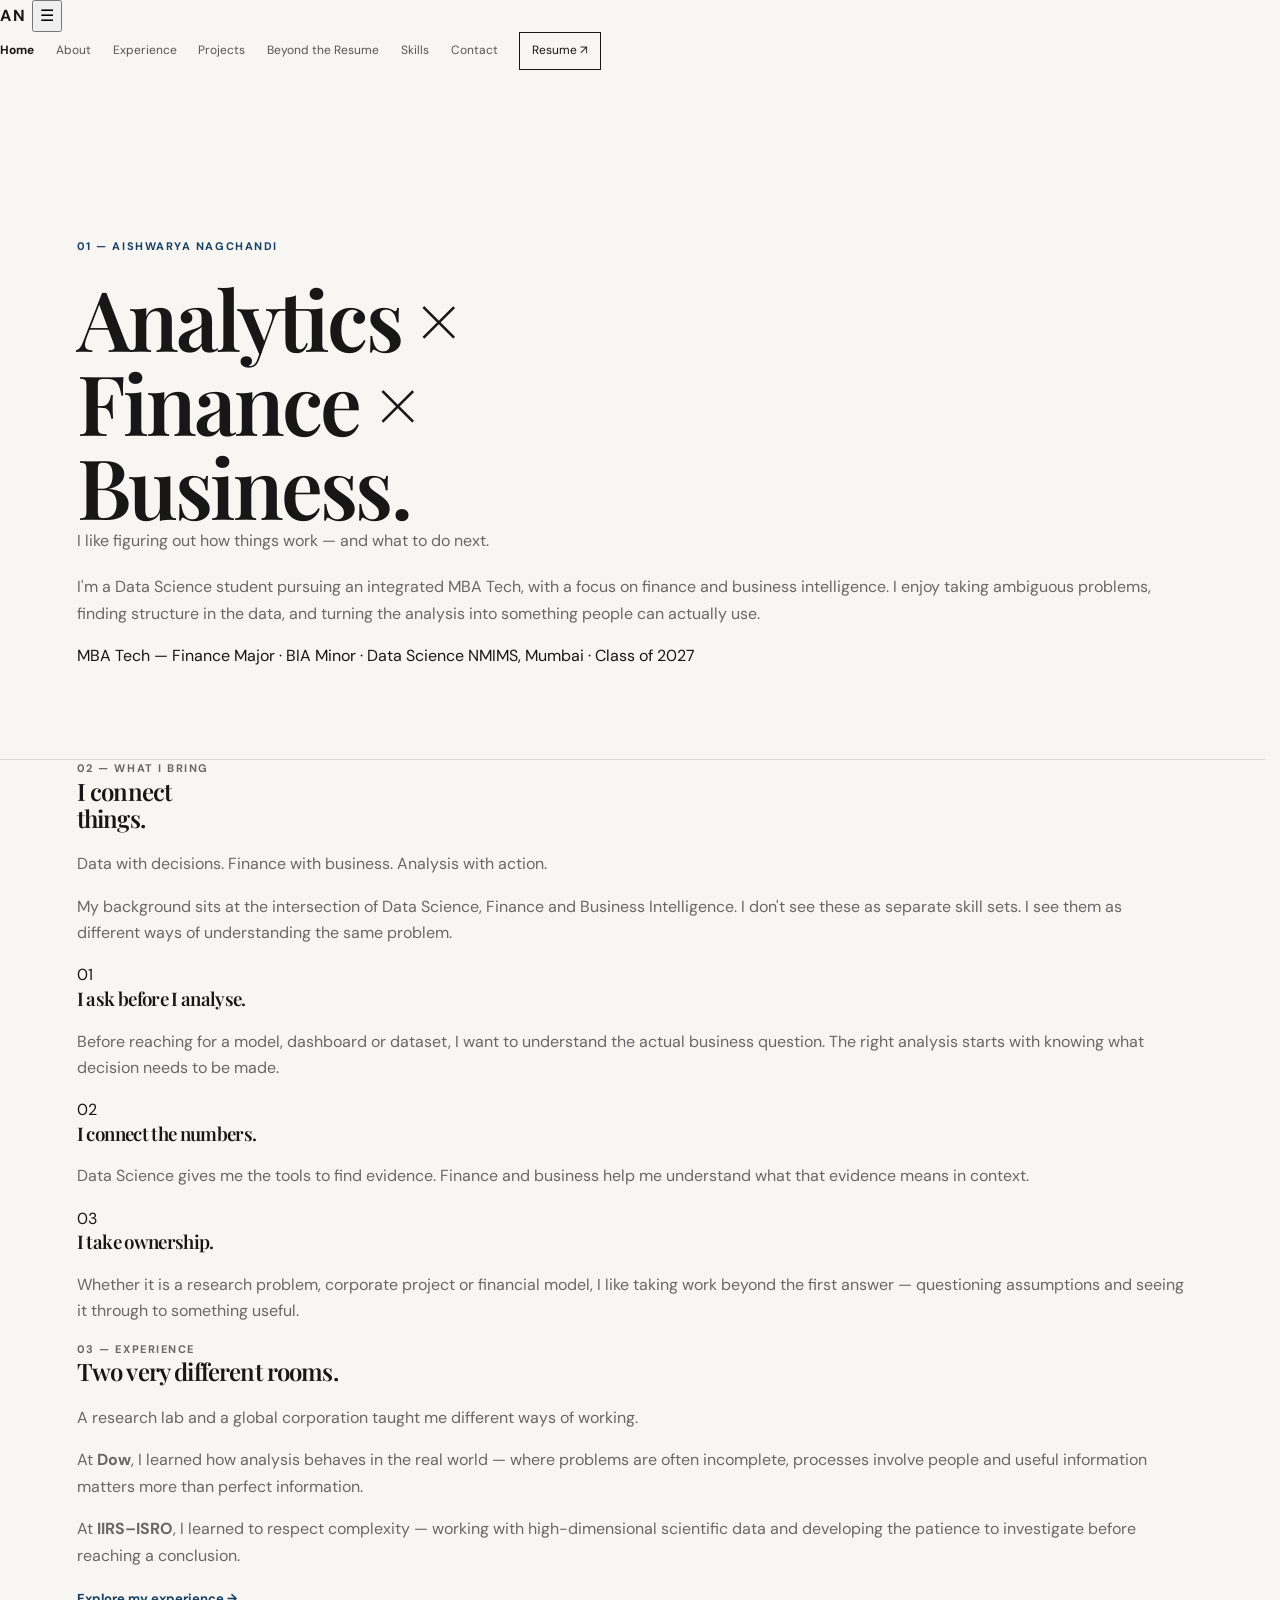
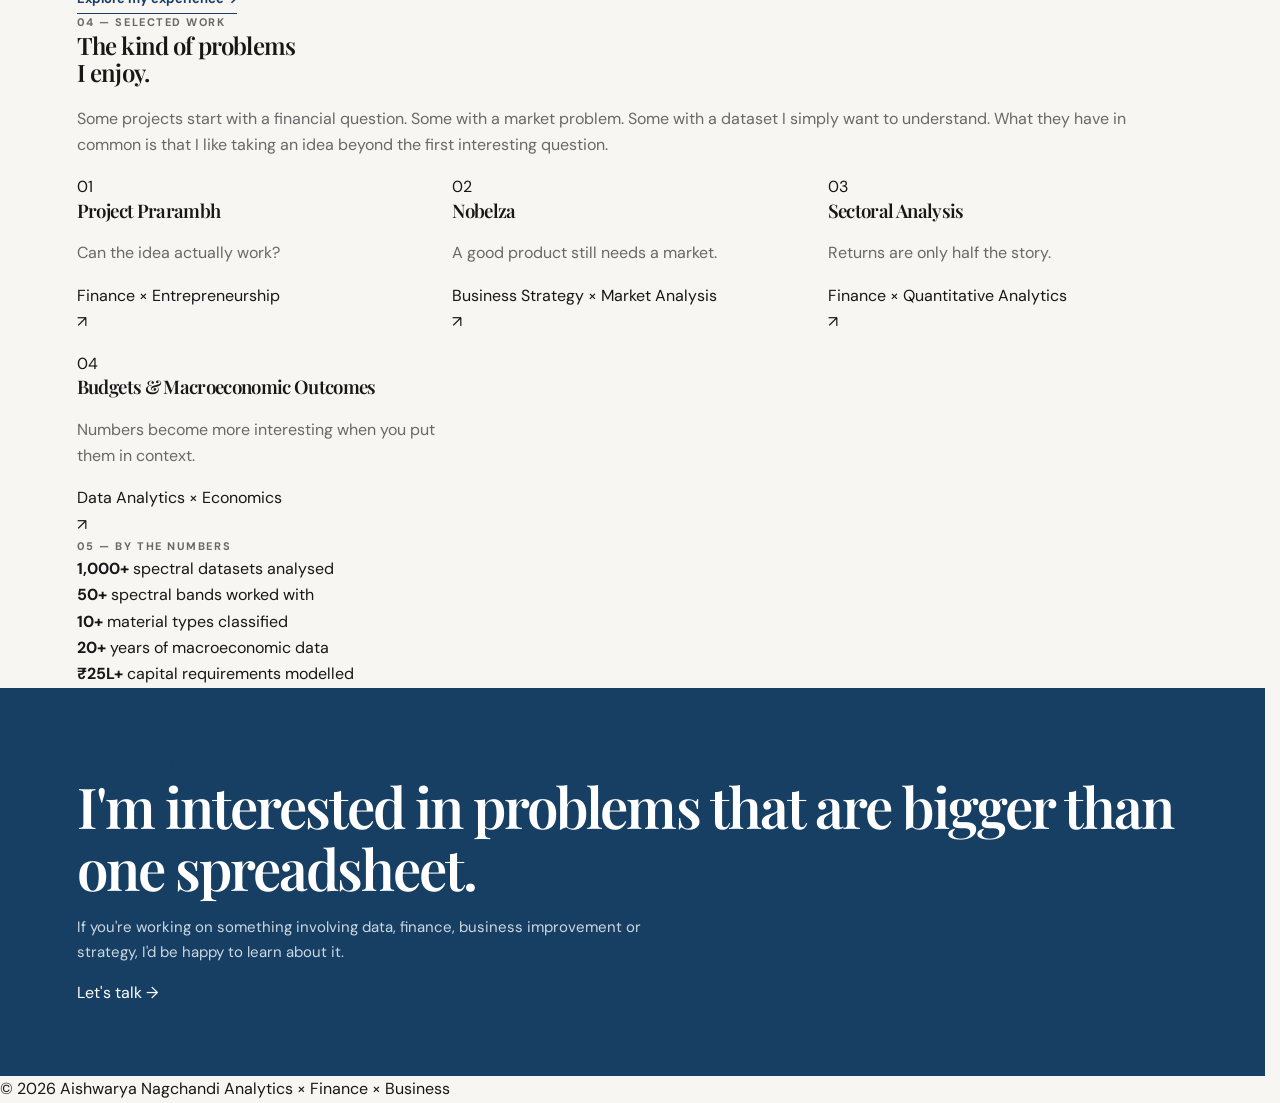
==== commit d24286f8: "update" ====
--- a/index.html
+++ b/index.html
@@ -1,513 +1,570 @@
-<!doctype html>
+<!DOCTYPE html>
 <html lang="en">
+
 <head>
-<meta charset="utf-8">
-<meta name="viewport" content="width=device-width,initial-scale=1">
-
-<meta name="theme-color" content="#f7f6f2">
-
-<meta name="description"
-      content="Aishwarya Nagchandi — portfolio spanning data analytics, finance, business improvement and applied research.">
-
-<meta name="robots" content="index,follow">
-
-<link rel="canonical" href="https://aishwaryanagchandi.com/">
-
-<meta property="og:type" content="website">
-<meta property="og:title" content="Home | Aishwarya Nagchandi">
-<meta property="og:description"
-      content="Aishwarya Nagchandi — portfolio spanning data analytics, finance, business improvement and applied research.">
-<meta property="og:url" content="https://aishwaryanagchandi.com/">
-
-<link rel="icon" href="favicon.svg" type="image/svg+xml">
+
+<meta charset="UTF-8">
+
+<meta name="viewport" content="width=device-width, initial-scale=1.0">
+
+<title>Aishwarya Nagchandi | Analytics × Finance × Business</title>
+
+<meta
+name="description"
+content="Aishwarya Nagchandi — Data Science student pursuing an integrated MBA Tech with a focus on finance, business intelligence and analytics."
+>
 
 <link rel="preconnect" href="https://fonts.googleapis.com">
+
 <link rel="preconnect" href="https://fonts.gstatic.com" crossorigin>
 
-<link href="https://fonts.googleapis.com/css2?family=DM+Sans:wght@400;500;600;700&family=Playfair+Display:wght@500;600;700&display=swap"
-      rel="stylesheet">
+<link
+href="https://fonts.googleapis.com/css2?family=DM+Sans:wght@400;500;600;700&family=Playfair+Display:wght@500;600;700&display=swap"
+rel="stylesheet"
+>
 
 <link rel="stylesheet" href="styles.css">
 
-<script src="script.js" defer></script>
-
-<title>Home | Aishwarya Nagchandi</title>
 </head>
 
-<body class="page-index">
-
-<a class="skip-link" href="#main">Skip to content</a>
-
-<nav class="site-nav" aria-label="Primary navigation">
-
-    <div class="nav-inner">
-
-        <a href="index.html"
-           class="logo"
-           aria-label="Aishwarya Nagchandi home">
-            AN
-        </a>
-
-        <button class="menu-button"
-                type="button"
-                aria-label="Open navigation"
-                aria-controls="navLinks"
-                aria-expanded="false">
-            ☰
-        </button>
-
-        <div class="nav-links" id="navLinks">
-
-            <a href="index.html"
-               class="active"
-               aria-current="page">
-                Home
-            </a>
-
-            <a href="about.html">About</a>
-
-            <a href="experience.html">Experience</a>
-
-            <a href="projects.html">Projects</a>
-
-            <a href="beyond.html">Beyond the Resume</a>
-
-            <a href="skills.html">Skills</a>
-
-            <a href="contact.html">Contact</a>
-
-            <a class="resume-btn"
-               href="resume.pdf"
-               target="_blank"
-               rel="noopener">
-                Resume ↗
-            </a>
-
-        </div>
-
-    </div>
+
+<body>
+
+
+<!-- NAVIGATION -->
+
+<nav>
+
+<a href="index.html" class="logo">
+AN
+</a>
+
+<button
+class="menu-btn"
+type="button"
+aria-label="Open navigation"
+aria-expanded="false">
+☰
+</button>
+
+<div class="nav-links">
+
+<a href="index.html" class="active" aria-current="page">
+Home
+</a>
+
+<a href="about.html">
+About
+</a>
+
+<a href="experience.html">
+Experience
+</a>
+
+<a href="projects.html">
+Projects
+</a>
+
+<a href="beyond.html">
+Beyond the Resume
+</a>
+
+<a href="skills.html">
+Skills
+</a>
+
+<a href="contact.html">
+Contact
+</a>
+
+<a
+href="resume.pdf"
+class="resume-btn"
+target="_blank">
+Resume ↗
+</a>
+
+</div>
 
 </nav>
 
 
-<main id="main">
-
-    <!-- ================= HERO ================= -->
-
-    <header class="hero home-hero">
-
-        <div class="container hero-grid">
-
-            <div class="reveal">
-
-                <div class="eyebrow">
-                    AISHWARYA NAGCHANDI
-                </div>
-
-                <h1>
-                    Turning data<br>
-                    into insight,<br>
-                    <em>and insight</em><br>
-                    into decisions.
-                </h1>
-
-            </div>
-
-
-            <div class="hero-copy reveal">
-
-                <div class="kicker">
-                    ANALYTICS × FINANCE × BUSINESS
-                </div>
-
-                <p>
-                    I work at the intersection of data, financial thinking
-                    and business problems — connecting rigorous analysis
-                    with decisions that matter.
-                </p>
-
-                <p class="small-note">
-                    MBA Tech · Finance major · Business Intelligence & Analytics minor · Data Science<br>
-                    NMIMS, Mumbai · Class of 2027
-                </p>
-
-                <div class="hero-actions">
-
-                    <a class="button-dark"
-                       href="projects.html">
-                        Explore my work ↗
-                    </a>
-
-                    <a class="text-link"
-                       href="resume.pdf"
-                       target="_blank"
-                       rel="noopener">
-                        View resume ↗
-                    </a>
-
-                </div>
-
-            </div>
-
-        </div>
-
-    </header>
-
-
-    <!-- ================= PROOF ================= -->
-
-    <section class="proof-band">
-
-        <div class="container proof-grid">
-
-            <div>
-                <strong>1,000+</strong>
-                <span>Spectral datasets analysed</span>
-            </div>
-
-            <div>
-                <strong>50+</strong>
-                <span>Spectral bands</span>
-            </div>
-
-            <div>
-                <strong>10+</strong>
-                <span>Material classes</span>
-            </div>
-
-            <div>
-                <strong>₹25L+</strong>
-                <span>Capital requirements modelled</span>
-            </div>
-
-        </div>
-
-    </section>
-
-
-    <!-- ================= WHAT I BRING ================= -->
-
-    <section class="split-section">
-
-        <div class="container split-grid">
-
-            <div class="section-label reveal">
-                01 — WHAT I BRING
-            </div>
-
-            <div class="split-content reveal">
-
-                <h2>
-                    Three disciplines.<br>
-                    One connected perspective.
-                </h2>
-
-                <div class="three-grid">
-
-                    <div>
-
-                        <span class="item-no">01</span>
-
-                        <h3>Data</h3>
-
-                        <p>
-                            Python, statistical analysis, machine learning
-                            and visualization to find patterns and test
-                            assumptions.
-                        </p>
-
-                    </div>
-
-
-                    <div>
-
-                        <span class="item-no">02</span>
-
-                        <h3>Finance</h3>
-
-                        <p>
-                            Financial modelling, investment analysis and
-                            quantitative thinking to evaluate alternatives.
-                        </p>
-
-                    </div>
-
-
-                    <div>
-
-                        <span class="item-no">03</span>
-
-                        <h3>Business</h3>
-
-                        <p>
-                            Process improvement, market analysis and
-                            communication to translate evidence into action.
-                        </p>
-
-                    </div>
-
-                </div>
-
-            </div>
-
-        </div>
-
-    </section>
-
-
-    <!-- ================= EXPERIENCE ================= -->
-
-    <section class="split-section soft">
-
-        <div class="container split-grid">
-
-            <div class="section-label reveal">
-                02 — EXPERIENCE
-            </div>
-
-            <div class="split-content reveal">
-
-                <h2>
-                    Learning by doing.
-                </h2>
-
-                <div class="list-stack">
-
-                    <a class="linked-row"
-                       href="experience.html#dow">
-
-                        <span class="row-year">
-                            2026
-                        </span>
-
-                        <span>
-
-                            <strong>Dow</strong>
-
-                            <small>
-                                Management Intern · Integrated Supply Chain Improvement<br>
-                                Process analysis, customer analytics and business improvement.
-                            </small>
-
-                        </span>
-
-                        <span class="arrow">
-                            ↗
-                        </span>
-
-                    </a>
-
-
-                    <a class="linked-row"
-                       href="experience.html#isro">
-
-                        <span class="row-year">
-                            2025
-                        </span>
-
-                        <span>
-
-                            <strong>IIRS — ISRO</strong>
-
-                            <small>
-                                Data Analytics Summer Intern<br>
-                                Hyperspectral analysis, data workflows and applied research.
-                            </small>
-
-                        </span>
-
-                        <span class="arrow">
-                            ↗
-                        </span>
-
-                    </a>
-
-                </div>
-
-                <a class="text-link below-link"
-                   href="experience.html">
-                    All experience →
-                </a>
-
-            </div>
-
-        </div>
-
-    </section>
-
-
-    <!-- ================= SELECTED WORK ================= -->
-
-    <section class="split-section">
-
-        <div class="container split-grid">
-
-            <div class="section-label reveal">
-                03 — SELECTED WORK
-            </div>
-
-            <div class="split-content reveal">
-
-                <h2>
-                    Questions worth<br>
-                    working on.
-                </h2>
-
-                <div class="project-list">
-
-                    <a class="project-preview"
-                       href="projects.html#prarambh">
-
-                        <span>
-                            01 / FINANCE × ENTREPRENEURSHIP
-                        </span>
-
-                        <h3>
-                            Project Prarambh
-                        </h3>
-
-                        <p>
-                            A five-year financial model for an upcycled
-                            3D-printing filament venture.
-                        </p>
-
-                        <b>
-                            Explore project ↗
-                        </b>
-
-                    </a>
-
-
-                    <a class="project-preview"
-                       href="projects.html#nobelza">
-
-                        <span>
-                            02 / BUSINESS × HEALTHCARE
-                        </span>
-
-                        <h3>
-                            Nobelza
-                        </h3>
-
-                        <p>
-                            Market-entry and financial analysis for a
-                            portable TB-testing solution.
-                        </p>
-
-                        <b>
-                            Explore project ↗
-                        </b>
-
-                    </a>
-
-
-                    <a class="project-preview"
-                       href="projects.html#sectoral">
-
-                        <span>
-                            03 / QUANTITATIVE FINANCE
-                        </span>
-
-                        <h3>
-                            Sectoral Analysis
-                        </h3>
-
-                        <p>
-                            Comparative investment and risk analysis
-                            across Indian listed companies.
-                        </p>
-
-                        <b>
-                            Explore project ↗
-                        </b>
-
-                    </a>
-
-                </div>
-
-                <a class="text-link below-link"
-                   href="projects.html">
-                    View all five projects →
-                </a>
-
-            </div>
-
-        </div>
-
-    </section>
-
-
-    <!-- ================= CLOSING ================= -->
-
-    <section class="closing">
-
-        <div class="container closing-grid">
-
-            <div class="section-label">
-                LET’S CONNECT
-            </div>
-
-            <div>
-
-                <h2>
-                    The next good question<br>
-                    starts a conversation.
-                </h2>
-
-                <p>
-                    I’m always interested in meaningful conversations
-                    and opportunities to learn.
-                </p>
-
-                <a class="text-link"
-                   href="contact.html">
-                    Start a conversation ↗
-                </a>
-
-            </div>
-
-        </div>
-
-    </section>
+<main>
+
+
+<!-- HERO -->
+
+<section class="hero">
+
+<div class="container reveal">
+
+<div class="eyebrow">
+01 — Aishwarya Nagchandi
+</div>
+
+<h1>
+Analytics ×<br>
+Finance ×<br>
+Business.
+</h1>
+
+<p class="hero-description">
+I like figuring out how things work — and what to do next.
+</p>
+
+<p class="hero-description" style="margin-top:20px;">
+I'm a Data Science student pursuing an integrated MBA Tech, with a focus on finance and business intelligence. I enjoy taking ambiguous problems, finding structure in the data, and turning the analysis into something people can actually use.
+</p>
+
+<div class="hero-meta">
+
+<span>
+MBA Tech — Finance Major · BIA Minor · Data Science
+</span>
+
+<span>
+NMIMS, Mumbai · Class of 2027
+</span>
+
+</div>
+
+</div>
+
+</section>
+
+
+<!-- WHAT I BRING -->
+
+<section>
+
+<div class="container">
+
+<div class="section-label">
+02 — What I Bring
+</div>
+
+<div class="two-column">
+
+<div class="reveal">
+
+<h2>
+I connect<br>
+things.
+</h2>
+
+</div>
+
+<div class="reveal">
+
+<p class="large-text">
+Data with decisions. Finance with business. Analysis with action.
+</p>
+
+<p>
+My background sits at the intersection of Data Science, Finance and Business Intelligence. I don't see these as separate skill sets. I see them as different ways of understanding the same problem.
+</p>
+
+</div>
+
+</div>
+
+
+<div class="principles">
+
+<div class="principle reveal">
+
+<span class="principle-number">
+01
+</span>
+
+<h3>
+I ask before I analyse.
+</h3>
+
+<p>
+Before reaching for a model, dashboard or dataset, I want to understand the actual business question. The right analysis starts with knowing what decision needs to be made.
+</p>
+
+</div>
+
+
+<div class="principle reveal">
+
+<span class="principle-number">
+02
+</span>
+
+<h3>
+I connect the numbers.
+</h3>
+
+<p>
+Data Science gives me the tools to find evidence. Finance and business help me understand what that evidence means in context.
+</p>
+
+</div>
+
+
+<div class="principle reveal">
+
+<span class="principle-number">
+03
+</span>
+
+<h3>
+I take ownership.
+</h3>
+
+<p>
+Whether it is a research problem, corporate project or financial model, I like taking work beyond the first answer — questioning assumptions and seeing it through to something useful.
+</p>
+
+</div>
+
+</div>
+
+</div>
+
+</section>
+
+
+<!-- EXPERIENCE -->
+
+<section class="soft-section">
+
+<div class="container">
+
+<div class="section-label">
+03 — Experience
+</div>
+
+<div class="two-column">
+
+<div class="reveal">
+
+<h2>
+Two very different rooms.
+</h2>
+
+</div>
+
+<div class="reveal">
+
+<p class="large-text">
+A research lab and a global corporation taught me different ways of working.
+</p>
+
+<p>
+At <strong>Dow</strong>, I learned how analysis behaves in the real world — where problems are often incomplete, processes involve people and useful information matters more than perfect information.
+</p>
+
+<p>
+At <strong>IIRS–ISRO</strong>, I learned to respect complexity — working with high-dimensional scientific data and developing the patience to investigate before reaching a conclusion.
+</p>
+
+<a
+href="experience.html"
+class="text-link">
+Explore my experience →
+</a>
+
+</div>
+
+</div>
+
+</div>
+
+</section>
+
+
+<!-- SELECTED WORK -->
+
+<section>
+
+<div class="container">
+
+<div class="section-label">
+04 — Selected Work
+</div>
+
+<div class="section-heading reveal">
+
+<h2>
+The kind of problems<br>
+I enjoy.
+</h2>
+
+<p>
+Some projects start with a financial question. Some with a market problem. Some with a dataset I simply want to understand. What they have in common is that I like taking an idea beyond the first interesting question.
+</p>
+
+</div>
+
+
+<div class="project-list">
+
+
+<a
+href="projects.html#prarambh"
+class="project-row reveal">
+
+<div class="project-number">
+01
+</div>
+
+<div>
+
+<h3>
+Project Prarambh
+</h3>
+
+<p>
+Can the idea actually work?
+</p>
+
+<span>
+Finance × Entrepreneurship
+</span>
+
+</div>
+
+<div class="project-arrow">
+↗
+</div>
+
+</a>
+
+
+<a
+href="projects.html#nobelza"
+class="project-row reveal">
+
+<div class="project-number">
+02
+</div>
+
+<div>
+
+<h3>
+Nobelza
+</h3>
+
+<p>
+A good product still needs a market.
+</p>
+
+<span>
+Business Strategy × Market Analysis
+</span>
+
+</div>
+
+<div class="project-arrow">
+↗
+</div>
+
+</a>
+
+
+<a
+href="projects.html#sectoral"
+class="project-row reveal">
+
+<div class="project-number">
+03
+</div>
+
+<div>
+
+<h3>
+Sectoral Analysis
+</h3>
+
+<p>
+Returns are only half the story.
+</p>
+
+<span>
+Finance × Quantitative Analytics
+</span>
+
+</div>
+
+<div class="project-arrow">
+↗
+</div>
+
+</a>
+
+
+<a
+href="projects.html#macro"
+class="project-row reveal">
+
+<div class="project-number">
+04
+</div>
+
+<div>
+
+<h3>
+Budgets & Macroeconomic Outcomes
+</h3>
+
+<p>
+Numbers become more interesting when you put them in context.
+</p>
+
+<span>
+Data Analytics × Economics
+</span>
+
+</div>
+
+<div class="project-arrow">
+↗
+</div>
+
+</a>
+
+
+</div>
+
+</div>
+
+</section>
+
+
+<!-- BY NUMBERS -->
+
+<section class="soft-section">
+
+<div class="container">
+
+<div class="section-label">
+05 — By the Numbers
+</div>
+
+<div class="number-grid">
+
+<div class="number-item reveal">
+
+<strong>
+1,000+
+</strong>
+
+<span>
+spectral datasets analysed
+</span>
+
+</div>
+
+
+<div class="number-item reveal">
+
+<strong>
+50+
+</strong>
+
+<span>
+spectral bands worked with
+</span>
+
+</div>
+
+
+<div class="number-item reveal">
+
+<strong>
+10+
+</strong>
+
+<span>
+material types classified
+</span>
+
+</div>
+
+
+<div class="number-item reveal">
+
+<strong>
+20+
+</strong>
+
+<span>
+years of macroeconomic data
+</span>
+
+</div>
+
+
+<div class="number-item reveal">
+
+<strong>
+₹25L+
+</strong>
+
+<span>
+capital requirements modelled
+</span>
+
+</div>
+
+</div>
+
+</div>
+
+</section>
+
+
+<!-- CLOSING -->
+
+<section class="closing">
+
+<div class="container reveal">
+
+<div class="eyebrow">
+06 — Let's Connect
+</div>
+
+<h2>
+I'm interested in problems that are bigger than one spreadsheet.
+</h2>
+
+<p>
+If you're working on something involving data, finance, business improvement or strategy, I'd be happy to learn about it.
+</p>
+
+<a
+href="contact.html"
+class="primary-link">
+Let's talk →
+</a>
+
+</div>
+
+</section>
+
 
 </main>
 
 
-<footer class="site-footer">
-
-    <div class="container footer-inner">
-
-        <span>
-            © 2026 Aishwarya Nagchandi
-        </span>
-
-        <div class="footer-links">
-
-            <a href="mailto:aishwaryanagchandi84@gmail.com">
-                Email
-            </a>
-
-            <a href="https://www.linkedin.com/in/aishwarya-nagchandani-7272212a5/"
-               target="_blank"
-               rel="noopener noreferrer">
-                LinkedIn ↗
-            </a>
-
-            <a href="https://github.com/AishwaryaNagchandi"
-               target="_blank"
-               rel="noopener noreferrer">
-                GitHub ↗
-            </a>
-
-        </div>
-
-        <span>
-            Built with curiosity.
-        </span>
-
-    </div>
+<footer>
+
+<span>
+© 2026 Aishwarya Nagchandi
+</span>
+
+<span>
+Analytics × Finance × Business
+</span>
 
 </footer>
 
+
+<script src="script.js"></script>
+
 </body>
+
 </html>
--- a/styles.css
+++ b/styles.css
@@ -1,2446 +1,1798 @@
-@import url('https://fonts.googleapis.com/css2?family=DM+Sans:wght@400;500;600;700&family=Playfair+Display:wght@500;600;700&display=swap');
+/* =========================================================
+   AISHWARYA NAGCHANDI
+   Editorial Intelligence × Data
+   Complete Shared Design System
+   ========================================================= */
 
 :root{
-  --bg:#f7f6f2;
-  --text:#171717;
-  --muted:#686868;
-  --line:#d9d8d3;
-  --accent:#173f63;
-  --soft:#eeede8;
-  --white:#ffffff;
-  --nav-h:72px;
-  --content:1180px;
-  --gutter:6vw;
-  --section-y:76px;
-}
-
-*{
-  box-sizing:border-box;
-  margin:0;
-  padding:0;
+    --bg:#f7f6f2;
+    --text:#171717;
+    --muted:#686868;
+    --line:#d9d8d3;
+    --accent:#173f63;
+    --soft:#eeede8;
+
+    --nav-h:72px;
+    --content:1180px;
+    --gutter:6vw;
+    --section-y:68px;
+}
+
+
+/* =========================================================
+   RESET
+   ========================================================= */
+
+*,
+*::before,
+*::after{
+    box-sizing:border-box;
 }
 
 html{
-  scroll-behavior:smooth;
-  scroll-padding-top:calc(var(--nav-h) + 20px);
-  scrollbar-gutter:stable;
+    scroll-behavior:smooth;
+    scroll-padding-top:calc(var(--nav-h) + 24px);
+    scrollbar-gutter:stable;
+}
+
+[id]{
+    scroll-margin-top:calc(var(--nav-h) + 24px);
 }
 
 body{
-  background:var(--bg);
-  color:var(--text);
-  font-family:"DM Sans",sans-serif;
-  line-height:1.6;
-  overflow-x:hidden;
-}
-
-::selection{
-  background:var(--accent);
-  color:#fff;
-}
-
-a{
-  color:inherit;
-  text-decoration:none;
-}
-
-button{
-  font:inherit;
-}
-
-img{
-  max-width:100%;
-  display:block;
-}
-
-
-/* =========================================================
-   SHARED NAV
-   ========================================================= */
-
-.site-nav{
-  position:fixed;
-  inset:0 0 auto 0;
-  height:var(--nav-h);
-  z-index:1000;
-  background:rgba(247,246,242,.94);
-  border-bottom:1px solid var(--line);
-  backdrop-filter:blur(14px);
-  -webkit-backdrop-filter:blur(14px);
-}
-
-.nav-inner{
-  width:min(
-    var(--content),
-    calc(100% - 2 * var(--gutter))
-  );
-  height:100%;
-  margin:auto;
-  display:flex;
-  align-items:center;
-  justify-content:space-between;
-}
-
-.logo{
-  font-size:15px;
-  font-weight:700;
-  letter-spacing:.08em;
-}
-
-.nav-links{
-  display:flex;
-  align-items:center;
-  gap:25px;
-}
-
-.nav-links a{
-  font-size:12px;
-  color:#555;
-  white-space:nowrap;
-  transition:color .2s ease;
-}
-
-.nav-links a:hover,
-.nav-links a.active{
-  color:var(--text);
-}
-
-.nav-links a.active{
-  font-weight:700;
-}
-
-.resume-btn{
-  display:inline-flex;
-  align-items:center;
-  padding:9px 14px;
-  border:1px solid var(--text)!important;
-  color:var(--text)!important;
-  background:transparent;
-  transition:
-    background .2s ease,
-    color .2s ease;
-}
-
-.resume-btn:hover{
-  background:var(--text);
-  color:var(--bg)!important;
-}
-
-.menu-button{
-  display:none;
-  border:0;
-  background:none;
-  color:var(--text);
-  font-size:22px;
-  line-height:1;
-  cursor:pointer;
-  padding:7px;
-}
-
-
-/* =========================================================
-   SHARED GEOMETRY
-   ========================================================= */
-
-main{
-  padding-top:var(--nav-h);
-}
-
-.container,
-.section-inner{
-  width:min(
-    var(--content),
-    calc(100% - 2 * var(--gutter))
-  );
-  max-width:var(--content);
-  margin-left:auto;
-  margin-right:auto;
-}
-
-section{
-  padding:var(--section-y) 0;
-}
-
-.eyebrow,
-.section-label{
-  font-size:11px;
-  line-height:1.2;
-  font-weight:600;
-  letter-spacing:.14em;
-  text-transform:uppercase;
-}
-
-.eyebrow{
-  color:var(--accent);
-}
-
-.section-label{
-  color:var(--muted);
+    margin:0;
+    background:var(--bg);
+    color:var(--text);
+    font-family:'DM Sans',sans-serif;
+    line-height:1.65;
+    overflow-x:clip;
+}
+
+h1,
+h2,
+h3,
+h4,
+p{
+    margin-top:0;
 }
 
 h1,
 h2,
 h3{
-  font-family:"Playfair Display",serif;
-  font-weight:600;
-  color:var(--text);
+    font-family:'Playfair Display',Georgia,serif;
+    font-weight:600;
+    line-height:1.12;
+    letter-spacing:-.035em;
 }
 
 p{
-  color:var(--muted);
-}
+    color:var(--muted);
+}
+
+a{
+    color:inherit;
+    text-decoration:none;
+}
+
+button{
+    font:inherit;
+}
+
+img{
+    max-width:100%;
+    height:auto;
+}
+
+::selection{
+    background:var(--accent);
+    color:#fff;
+}
+
+
+/* =========================================================
+   ACCESSIBILITY
+   ========================================================= */
+
+:focus-visible{
+    outline:2px solid var(--accent);
+    outline-offset:4px;
+}
+
+.skip-link{
+    position:fixed;
+    left:10px;
+    top:-80px;
+    z-index:2000;
+    background:var(--accent);
+    color:#fff;
+    padding:10px;
+}
+
+.skip-link:focus{
+    top:10px;
+}
+
+
+/* =========================================================
+   CONTAINER
+   ========================================================= */
+
+.container{
+    width:min(
+        var(--content),
+        calc(100% - 2 * var(--gutter))
+    );
+
+    margin-inline:auto;
+    min-width:0;
+}
+
+
+/* =========================================================
+   NAVIGATION
+   ========================================================= */
+
+.site-nav{
+    position:fixed;
+    inset:0 0 auto;
+
+    height:var(--nav-h);
+
+    background:rgba(247,246,242,.95);
+
+    backdrop-filter:blur(14px);
+    -webkit-backdrop-filter:blur(14px);
+
+    border-bottom:1px solid var(--line);
+
+    z-index:1000;
+}
+
+.nav-inner{
+    width:min(
+        var(--content),
+        calc(100% - 2 * var(--gutter))
+    );
+
+    height:100%;
+
+    margin:auto;
+
+    display:flex;
+    align-items:center;
+    justify-content:space-between;
+
+    gap:20px;
+}
+
+.logo{
+    font-weight:700;
+    letter-spacing:.1em;
+    font-size:16px;
+}
+
+.nav-links{
+    display:flex;
+    align-items:center;
+
+    gap:clamp(
+        11px,
+        1.7vw,
+        25px
+    );
+}
+
+.nav-links>a{
+    font-size:12px;
+    white-space:nowrap;
+    color:#555;
+    transition:color .2s ease;
+}
+
+.nav-links>a:hover,
+.nav-links>a.active{
+    color:var(--text);
+}
+
+.nav-links>a.active{
+    font-weight:700;
+}
+
+.nav-links .resume-btn{
+    border:1px solid var(--text);
+    padding:8px 12px;
+    color:var(--text);
+}
+
+.nav-links .resume-btn:hover{
+    background:var(--text);
+    color:var(--bg);
+}
+
+.menu-button{
+    display:none;
+
+    border:0;
+    background:transparent;
+
+    font-size:26px;
+
+    cursor:pointer;
+
+    padding:6px;
+
+    line-height:1;
+}
+
+
+/* =========================================================
+   MAIN
+   ========================================================= */
+
+main{
+    padding-top:var(--nav-h);
+}
+
+
+/* =========================================================
+   TYPE UTILITIES
+   ========================================================= */
+
+.eyebrow,
+.section-label,
+.kicker{
+    font-size:11px;
+    font-weight:700;
+    letter-spacing:.14em;
+    text-transform:uppercase;
+    line-height:1.6;
+}
+
+.eyebrow,
+.kicker{
+    color:var(--accent);
+}
+
+.section-label{
+    color:var(--muted);
+}
+
+
+/* =========================================================
+   REVEAL ANIMATION
+   ========================================================= */
 
 .reveal{
-  opacity:0;
-  transform:translateY(16px);
-  transition:
-    opacity .55s ease,
-    transform .55s ease;
+    opacity:0;
+    transform:translateY(15px);
+
+    transition:
+        opacity .6s ease,
+        transform .6s ease;
 }
 
 .reveal.visible{
-  opacity:1;
-  transform:none;
-}
-
-
-/* =========================================================
-   FOOTER
-   ========================================================= */
-
-.site-footer{
-  border-top:1px solid var(--line);
-  padding:27px 0;
-  font-size:12px;
-  color:var(--muted);
-}
-
-.footer-inner{
-  width:min(
-    var(--content),
-    calc(100% - 2 * var(--gutter))
-  );
-  margin:auto;
-  display:flex;
-  align-items:center;
-  justify-content:space-between;
-  gap:24px;
-}
-
-.footer-links{
-  display:flex;
-  gap:22px;
-}
-
-.site-footer a:hover{
-  color:var(--accent);
-}
-
-
-/* =========================================================
-   COMMON HERO
-   ========================================================= */
-
-.hero{
-  min-height:54vh;
-  padding:72px 0 66px;
-  display:flex;
-  align-items:flex-end;
-}
-
-.hero-grid{
-  display:grid;
-  grid-template-columns:minmax(0,1.15fr) minmax(280px,.7fr);
-  gap:72px;
-  align-items:end;
-}
-
-.hero h1{
-  font-size:clamp(58px,8vw,108px);
-  line-height:.92;
-  letter-spacing:-.055em;
-}
-
-.hero-copy{
-  max-width:430px;
-}
-
-.hero-copy p{
-  font-size:18px;
-  line-height:1.7;
-  max-width:430px;
-}
-
-.hero-line{
-  border-top:1px solid var(--line);
-  margin-top:28px;
-  padding-top:14px;
-  font-size:12px;
-  color:var(--muted);
-}
-
-
-/* =========================================================
-   HOME
-   ========================================================= */
-
-.page-home .hero{
-  min-height:calc(72vh - var(--nav-h));
-  padding:78px 0 62px;
-  align-items:center;
-}
-
-.page-home .hero-home-grid{
-  display:grid;
-  grid-template-columns:minmax(0,1.35fr) minmax(300px,.65fr);
-  gap:62px;
-  align-items:end;
-}
-
-.page-home .hero h1{
-  font-size:clamp(62px,8.4vw,116px);
-  margin:18px 0 24px;
-}
-
-.page-home .hero-subtitle{
-  font-size:clamp(18px,2vw,24px);
-  color:var(--accent);
-  margin-bottom:18px;
-}
-
-.page-home .hero-description{
-  font-size:16px;
-  line-height:1.7;
-  max-width:650px;
-}
-
-.page-home .hero-line{
-  margin-top:32px;
-}
-
-.currently-panel{
-  border-left:1px solid var(--line);
-  padding:4px 0 4px 30px;
-  max-width:360px;
-  justify-self:end;
-}
-
-.panel-label{
-  font-size:10px;
-  text-transform:uppercase;
-  letter-spacing:.14em;
-  color:var(--accent);
-  font-weight:700;
-  margin-bottom:17px;
-}
-
-.currently-panel h2{
-  font-size:29px;
-  line-height:1.08;
-  margin-bottom:14px;
-}
-
-.currently-panel p{
-  font-size:13px;
-  line-height:1.7;
-}
-
-.currently-meta{
-  display:grid;
-  grid-template-columns:1fr 1fr;
-  border-top:1px solid var(--line);
-  margin-top:20px;
-  padding-top:12px;
-  gap:8px 12px;
-}
-
-.currently-meta span{
-  font-size:10px;
-  color:var(--muted);
-}
-
-.proof-strip{
-  background:var(--soft);
-  border-top:1px solid var(--line);
-  border-bottom:1px solid var(--line);
-}
-
-.proof-strip .container{
-  display:grid;
-  grid-template-columns:repeat(4,1fr);
-}
-
-.proof-item{
-  padding:22px 22px 22px 0;
-  border-right:1px solid var(--line);
-}
-
-.proof-item:not(:first-child){
-  padding-left:22px;
-}
-
-.proof-item:last-child{
-  border-right:0;
-}
-
-.proof-number{
-  font-family:"Playfair Display",serif;
-  font-size:29px;
-  line-height:1;
-  margin-bottom:6px;
-}
-
-.proof-label{
-  font-size:10px;
-  color:var(--muted);
-  line-height:1.45;
-}
-
-.dimensions{
-  background:var(--soft);
-}
-
-.dimension-grid{
-  display:grid;
-  grid-template-columns:repeat(3,1fr);
-  border-top:1px solid var(--line);
-  border-bottom:1px solid var(--line);
-  margin-top:28px;
-}
-
-.dimension{
-  padding:24px 30px 24px 0;
-  border-right:1px solid var(--line);
-}
-
-.dimension:not(:first-child){
-  padding-left:30px;
-}
-
-.dimension:last-child{
-  border-right:0;
-}
-
-.dimension-number{
-  font-size:10px;
-  color:var(--muted);
-  margin-bottom:15px;
-}
-
-.dimension h3{
-  font-size:32px;
-  margin-bottom:8px;
-}
-
-.dimension p{
-  font-size:14px;
-  line-height:1.65;
-  max-width:310px;
-}
-
-.experience-preview{
-  border-top:1px solid var(--line);
-}
-
-.experience-header{
-  display:flex;
-  justify-content:space-between;
-  align-items:flex-end;
-  gap:30px;
-  margin-bottom:28px;
-}
-
-.experience-header h2,
-.projects-header h2{
-  font-size:clamp(45px,5.5vw,70px);
-  line-height:.95;
-  letter-spacing:-.045em;
-  margin-top:13px;
-}
-
-.view-all,
-.experience-link,
-.cta-link,
-.github-link{
-  font-size:10px;
-  font-weight:700;
-  letter-spacing:.08em;
-  text-transform:uppercase;
-  border-bottom:1px solid var(--text);
-  padding-bottom:4px;
-}
-
-.experience-item{
-  display:grid;
-  grid-template-columns:120px 1fr;
-  gap:42px;
-  padding:31px 0;
-  border-top:1px solid var(--line);
-}
-
-.experience-year{
-  font-size:12px;
-  color:var(--muted);
-}
-
-.experience-item h3{
-  font-size:38px;
-  line-height:1;
-  margin-bottom:8px;
-}
-
-.experience-role{
-  font-size:12px;
-  color:var(--accent);
-  margin-bottom:12px;
-}
-
-.experience-item p{
-  font-size:14px;
-  line-height:1.65;
-  max-width:680px;
-}
-
-.experience-link{
-  display:inline-block;
-  margin-top:15px;
-  transition:transform .2s ease;
-}
-
-.experience-link:hover{
-  transform:translateX(4px);
-}
-
-.projects{
-  background:var(--soft);
-}
-
-.projects-header{
-  max-width:760px;
-  margin-bottom:28px;
-}
-
-.projects-header p{
-  font-size:15px;
-  line-height:1.7;
-  max-width:620px;
-  margin-top:16px;
-}
-
-.project-grid{
-  display:grid;
-  grid-template-columns:repeat(2,1fr);
-  gap:1px;
-  background:var(--line);
-  border:1px solid var(--line);
-}
-
-.project-card{
-  background:var(--bg);
-  padding:29px;
-  min-height:220px;
-  transition:
-    transform .2s ease,
-    background .2s ease;
-}
-
-.project-card:hover{
-  transform:translateY(-3px);
-  background:#fff;
-}
-
-.project-category{
-  font-size:10px;
-  color:var(--accent);
-  font-weight:700;
-  letter-spacing:.1em;
-  text-transform:uppercase;
-  margin-bottom:20px;
-}
-
-.project-card h3{
-  font-size:29px;
-  line-height:1.05;
-  margin-bottom:10px;
-}
-
-.project-card p{
-  font-size:13px;
-  line-height:1.65;
-}
-
-.numbers{
-  padding-top:62px;
-  padding-bottom:62px;
-}
-
-.number-grid{
-  display:grid;
-  grid-template-columns:repeat(4,1fr);
-  border-top:1px solid var(--line);
-  border-bottom:1px solid var(--line);
-  margin-top:28px;
-}
-
-.number-item{
-  padding:28px 24px 28px 0;
-  border-right:1px solid var(--line);
-}
-
-.number-item:not(:first-child){
-  padding-left:24px;
-}
-
-.number-item:last-child{
-  border-right:0;
-}
-
-.number{
-  font-family:"Playfair Display",serif;
-  font-size:40px;
-  line-height:1;
-  margin-bottom:5px;
-}
-
-.number-label{
-  font-size:11px;
-  color:var(--muted);
-}
-
-.cta{
-  background:var(--accent);
-  color:#fff;
-  min-height:48vh;
-  display:flex;
-  align-items:center;
-}
-
-.cta .eyebrow{
-  color:#d5e1eb;
-}
-
-.cta h2{
-  color:#fff;
-  font-size:clamp(55px,7vw,96px);
-  line-height:.92;
-  letter-spacing:-.05em;
-  margin:14px 0 20px;
-}
-
-.cta p{
-  color:#d5dce2;
-  max-width:600px;
-  font-size:16px;
-  line-height:1.7;
-  margin-bottom:22px;
-}
-
-.cta-link{
-  color:#fff;
-  border-color:#fff;
-}
-
-
-/* =========================================================
-   ABOUT
-   ========================================================= */
-
-.about-hero{
-  width:min(
-    var(--content),
-    calc(100% - 2 * var(--gutter))
-  );
-  min-height:54vh;
-  margin:auto;
-  padding:78px 0 66px;
-  display:flex;
-  flex-direction:column;
-  justify-content:flex-end;
-}
-
-.about-hero h1{
-  font-size:clamp(60px,8vw,110px);
-  line-height:.92;
-  letter-spacing:-.055em;
-  margin-top:16px;
-}
-
-.about-hero h1 span{
-  color:var(--accent);
-}
-
-.about-hero .hero-description{
-  max-width:610px;
-  font-size:17px;
-  line-height:1.75;
-  margin-top:20px;
-}
-
-.about-path,
-.about-perspective,
-.about-currently{
-  border-top:1px solid var(--line);
-  padding:72px 0;
-}
-
-.about-two-col{
-  display:grid;
-  grid-template-columns:220px 1fr;
-  gap:56px;
-}
-
-.about-two-col h2{
-  font-size:clamp(43px,5.5vw,70px);
-  line-height:.96;
-  letter-spacing:-.045em;
-  max-width:820px;
-}
-
-.about-two-col p{
-  font-size:16px;
-  line-height:1.75;
-  max-width:760px;
-  margin-top:20px;
-}
-
-.evidence-list{
-  margin-top:28px;
-  border-top:1px solid var(--line);
-  max-width:760px;
-}
-
-.evidence-row{
-  display:grid;
-  grid-template-columns:170px 1fr;
-  gap:24px;
-  padding:15px 0;
-  border-bottom:1px solid var(--line);
-}
-
-.evidence-row strong{
-  font-size:12px;
-}
-
-.evidence-row span{
-  font-size:13px;
-  color:var(--muted);
-}
-
-.value-grid{
-  display:grid;
-  grid-template-columns:repeat(4,1fr);
-  gap:1px;
-  background:var(--line);
-  border:1px solid var(--line);
-  margin-top:30px;
-}
-
-.value-item{
-  background:var(--bg);
-  padding:22px;
-  min-height:145px;
-}
-
-.value-item strong{
-  display:block;
-  font-family:"Playfair Display",serif;
-  font-size:22px;
-  line-height:1.1;
-  margin-bottom:9px;
-}
-
-.value-item p{
-  font-size:13px;
-  line-height:1.6;
-  color:var(--muted);
-}
-
-.direction-strip{
-  background:var(--accent);
-  padding:78px 0;
-}
-
-.direction-strip .eyebrow{
-  color:#d5e1eb;
-}
-
-.direction-strip h2{
-  color:#fff;
-  font-size:clamp(50px,6.5vw,86px);
-  line-height:.94;
-  letter-spacing:-.05em;
-  max-width:900px;
-  margin-top:12px;
-}
-
-.direction-strip p{
-  color:#d5dce2;
-  max-width:650px;
-  font-size:16px;
-  line-height:1.75;
-  margin-top:20px;
-}
-
-
-/* =========================================================
-   EXPERIENCE
-   ========================================================= */
-
-.page-experience .hero-description{
-  max-width:660px;
-}
-
-.thread{
-  border-top:1px solid var(--line);
-  padding:62px 0;
-}
-
-.thread-grid{
-  display:grid;
-  grid-template-columns:220px 1fr;
-  gap:56px;
-  margin-top:28px;
-}
-
-.thread-grid h2{
-  font-size:clamp(42px,5vw,66px);
-  line-height:.97;
-  letter-spacing:-.045em;
-}
-
-.thread-text p{
-  font-size:16px;
-  line-height:1.75;
-  max-width:760px;
-  margin-bottom:14px;
-}
-
-.experience-section{
-  border-top:1px solid var(--line);
-  padding:72px 0;
-}
-
-.experience-layout{
-  display:grid;
-  grid-template-columns:170px 1fr;
-  gap:56px;
-}
-
-.experience-meta{
-  padding-top:7px;
-  font-size:12px;
-  color:var(--muted);
-}
-
-.experience-meta .year{
-  font-family:"Playfair Display",serif;
-  color:var(--text);
-  font-size:28px;
-  line-height:1;
-  margin-bottom:8px;
-}
-
-.experience-content h2{
-  font-size:clamp(46px,6vw,76px);
-  line-height:.94;
-  letter-spacing:-.045em;
-}
-
-.role{
-  font-size:12px;
-  color:var(--accent);
-  font-weight:600;
-  margin:10px 0 15px;
-}
-
-.experience-intro{
-  font-size:16px;
-  line-height:1.75;
-  max-width:760px;
-}
-
-.work-grid{
-  display:grid;
-  grid-template-columns:repeat(2,1fr);
-  gap:1px;
-  background:var(--line);
-  border:1px solid var(--line);
-  margin-top:28px;
-  max-width:820px;
-}
-
-.work-card{
-  background:var(--bg);
-  padding:22px;
-}
-
-.work-card h3{
-  font-size:21px;
-  margin-bottom:7px;
-}
-
-.work-card p{
-  font-size:13px;
-  line-height:1.6;
-}
-
-.tools{
-  display:flex;
-  flex-wrap:wrap;
-  gap:7px;
-  margin-top:22px;
-  max-width:820px;
-}
-
-.tool{
-  border:1px solid var(--line);
-  padding:6px 9px;
-  font-size:10px;
-  color:var(--muted);
-}
-
-.personal-learning{
-  margin-top:28px;
-  padding:20px 22px;
-  background:var(--soft);
-  max-width:820px;
-}
-
-.personal-learning h3{
-  font-size:22px;
-  margin-bottom:7px;
-}
-
-.personal-learning p{
-  font-size:14px;
-  line-height:1.65;
-}
-
-.additional-experience{
-  background:var(--soft);
-  border-top:1px solid var(--line);
-  padding:72px 0;
-}
-
-.section-heading{
-  font-size:clamp(45px,5.5vw,70px);
-  line-height:.95;
-  letter-spacing:-.045em;
-  margin-top:12px;
-}
-
-.minor-experience-grid{
-  display:grid;
-  grid-template-columns:1fr 1fr;
-  gap:1px;
-  background:var(--line);
-  border:1px solid var(--line);
-  margin-top:28px;
-}
-
-.minor-experience{
-  background:var(--bg);
-  padding:25px;
-}
-
-.minor-experience h3{
-  font-size:28px;
-  line-height:1;
-  margin-bottom:7px;
-}
-
-.minor-experience .role{
-  margin-bottom:10px;
-}
-
-.minor-experience p{
-  font-size:13px;
-  line-height:1.65;
-}
-
-.lessons{
-  padding:72px 0;
-  border-top:1px solid var(--line);
-}
-
-.lessons-header{
-  margin-bottom:28px;
-}
-
-.lesson-grid{
-  display:grid;
-  grid-template-columns:repeat(3,1fr);
-  border-top:1px solid var(--line);
-  border-bottom:1px solid var(--line);
-}
-
-.lesson{
-  padding:23px 24px 23px 0;
-  border-right:1px solid var(--line);
-}
-
-.lesson:not(:first-child){
-  padding-left:24px;
-}
-
-.lesson:last-child{
-  border-right:0;
-}
-
-.lesson-number{
-  font-size:10px;
-  color:var(--muted);
-  margin-bottom:12px;
-}
-
-.lesson h3{
-  font-size:24px;
-  margin-bottom:8px;
-}
-
-.lesson p{
-  font-size:13px;
-  line-height:1.65;
-}
-
-.closing{
-  padding:82px 0;
-  text-align:center;
-}
-
-.closing h2{
-  font-size:clamp(48px,6.5vw,86px);
-  line-height:.94;
-  letter-spacing:-.05em;
-  max-width:950px;
-  margin:12px auto;
-}
-
-.closing p{
-  font-size:16px;
-  margin-top:18px;
-}
-
-
-/* =========================================================
-   PROJECTS
-   ========================================================= */
-
-.project-section{
-  border-top:1px solid var(--line);
-  padding:72px 0;
-}
-
-.project-layout{
-  display:grid;
-  grid-template-columns:150px 1fr;
-  gap:50px;
-}
-
-.project-number{
-  font-size:11px;
-  color:var(--muted);
-  padding-top:8px;
-}
-
-.project-content{
-  max-width:850px;
-}
-
-.project-content h2{
-  font-size:clamp(48px,6vw,82px);
-  line-height:.92;
-  letter-spacing:-.05em;
-}
-
-.project-content .project-category{
-  margin:0 0 14px;
-}
-
-.project-question{
-  font-family:"Playfair Display",serif;
-  font-size:19px;
-  line-height:1.35;
-  max-width:680px;
-  margin-top:16px;
-}
-
-.project-content .project-grid{
-  margin-top:28px;
-}
-
-.project-content .project-card{
-  min-height:0;
-  padding:21px;
-}
-
-.project-content .project-card h3{
-  font-size:20px;
-}
-
-.project-content .project-card p{
-  font-size:13px;
-}
-
-.project-outcome{
-  border-top:1px solid var(--line);
-  border-bottom:1px solid var(--line);
-  padding:21px 0;
-  margin-top:28px;
-}
-
-.project-outcome h3{
-  font-size:21px;
-  margin-bottom:7px;
-}
-
-.project-outcome p{
-  font-size:14px;
-  line-height:1.65;
-  max-width:700px;
-}
-
-.project-tags{
-  display:flex;
-  flex-wrap:wrap;
-  gap:7px;
-  margin-top:18px;
-}
-
-.tag{
-  font-size:10px;
-  padding:6px 9px;
-  border:1px solid var(--line);
-  color:var(--muted);
-}
-
-.more{
-  padding:76px 0;
-  border-top:1px solid var(--line);
-  background:var(--soft);
-}
-
-.more h2{
-  font-size:clamp(48px,6vw,82px);
-  line-height:.94;
-  letter-spacing:-.05em;
-  margin:12px 0 16px;
-}
-
-.more p{
-  font-size:16px;
-  max-width:680px;
-  line-height:1.7;
-}
-
-.github-link{
-  display:inline-block;
-  margin-top:20px;
-}
-
-
-/* =========================================================
-   BEYOND THE RESUME
-   ========================================================= */
-
-.page-beyond .hero-grid{
-  align-items:end;
-}
-
-.intro{
-  border-top:1px solid var(--line);
-  padding:70px 0;
-}
-
-.intro-grid{
-  display:grid;
-  grid-template-columns:220px 1fr;
-  gap:56px;
-}
-
-.intro h2{
-  font-size:clamp(44px,5.5vw,72px);
-  line-height:.96;
-  letter-spacing:-.045em;
-  max-width:900px;
-}
-
-.intro p{
-  font-size:17px;
-  line-height:1.75;
-  max-width:820px;
-  margin-top:20px;
-}
-
-.themes{
-  border-top:1px solid var(--line);
-}
-
-.theme{
-  border-bottom:1px solid var(--line);
-  padding:62px 0;
-}
-
-.theme-inner{
-  display:grid;
-  grid-template-columns:220px 1fr;
-  gap:56px;
-}
-
-.theme-inner>.container,
-.skill-inner>.container{
-  width:auto;
-  max-width:none;
-  margin:0;
-}
-
-.theme-number{
-  font-size:11px;
-  color:var(--muted);
-  padding-top:7px;
-}
-
-.theme-content{
-  max-width:850px;
-}
-
-.theme-content h2{
-  font-size:clamp(45px,5.5vw,72px);
-  line-height:.94;
-  letter-spacing:-.05em;
-  margin-bottom:16px;
-}
-
-.theme-content>p{
-  font-size:16px;
-  line-height:1.75;
-  max-width:800px;
-  margin-bottom:13px;
-}
-
-.highlight{
-  margin-top:24px;
-  background:var(--soft);
-  padding:25px;
-  max-width:820px;
-}
-
-.highlight-label{
-  font-size:10px;
-  text-transform:uppercase;
-  letter-spacing:.14em;
-  color:var(--accent);
-  margin-bottom:10px;
-}
-
-.highlight h3{
-  font-size:27px;
-  line-height:1.05;
-  margin-bottom:9px;
-}
-
-.highlight p{
-  font-size:13px;
-  line-height:1.65;
-}
-
-.details{
-  margin-top:22px;
-  border-top:1px solid var(--line);
-  max-width:820px;
-}
-
-.detail{
-  display:grid;
-  grid-template-columns:170px 1fr;
-  gap:22px;
-  padding:13px 0;
-  border-bottom:1px solid var(--line);
-}
-
-.detail strong{
-  font-size:12px;
-}
-
-.detail span{
-  font-size:13px;
-  color:var(--muted);
-}
-
-.interest-grid{
-  display:grid;
-  grid-template-columns:repeat(3,1fr);
-  gap:1px;
-  background:var(--line);
-  border:1px solid var(--line);
-  margin-top:24px;
-  max-width:820px;
-}
-
-.interest{
-  background:var(--bg);
-  padding:20px;
-  min-height:130px;
-}
-
-.interest-number{
-  font-size:10px;
-  color:var(--accent);
-  margin-bottom:12px;
-}
-
-.interest h3{
-  font-size:21px;
-  margin-bottom:6px;
-}
-
-.interest p{
-  font-size:12px;
-  line-height:1.6;
-}
-
-.statement{
-  background:var(--text);
-  padding:90px 0;
-}
-
-.statement .eyebrow{
-  color:#aeb4b8;
-}
-
-.statement h2{
-  color:var(--bg);
-  font-size:clamp(48px,6.5vw,90px);
-  line-height:.94;
-  letter-spacing:-.05em;
-  max-width:1000px;
-  margin:12px 0 22px;
-}
-
-.statement p{
-  color:#aaa;
-  font-size:16px;
-  line-height:1.75;
-  max-width:780px;
-}
-
-
-/* =========================================================
-   SKILLS
-   ========================================================= */
-
-.page-skills .hero-copy p{
-  max-width:420px;
-}
-
-.page-skills .intro{
-  padding:70px 0;
-}
-
-.skills-section{
-  border-top:1px solid var(--line);
-}
-
-.skill-category{
-  border-bottom:1px solid var(--line);
-  padding:56px 0;
-}
-
-.skill-inner{
-  display:grid;
-  grid-template-columns:220px 1fr;
-  gap:56px;
-}
-
-.category-number{
-  font-size:11px;
-  color:var(--muted);
-  padding-top:7px;
-}
-
-.category-content{
-  max-width:850px;
-}
-
-.category-content h2{
-  font-size:clamp(40px,5vw,68px);
-  line-height:.95;
-  letter-spacing:-.045em;
-}
-
-.category-description{
-  font-size:15px;
-  line-height:1.7;
-  max-width:760px;
-  margin:14px 0 22px;
-}
-
-.skill-tags{
-  display:flex;
-  flex-wrap:wrap;
-  gap:7px;
-}
-
-.skill-tag{
-  font-size:11px;
-  padding:7px 10px;
-  border:1px solid var(--line);
-  color:var(--muted);
-}
-
-.skill-list{
-  border-top:1px solid var(--line);
-  max-width:820px;
-}
-
-.skill-row{
-  display:grid;
-  grid-template-columns:200px 1fr;
-  gap:24px;
-  padding:13px 0;
-  border-bottom:1px solid var(--line);
-}
-
-.skill-name{
-  font-size:12px;
-  font-weight:600;
-}
-
-.skill-context{
-  font-size:12px;
-  color:var(--muted);
-}
-
-.application{
-  padding:72px 0;
-  border-top:1px solid var(--line);
-}
-
-.application-grid{
-  display:grid;
-  grid-template-columns:220px 1fr;
-  gap:56px;
-}
-
-.application h2{
-  font-size:clamp(45px,5.5vw,72px);
-  line-height:.95;
-  letter-spacing:-.045em;
-  margin-top:12px;
-}
-
-.application-content>p{
-  font-size:15px;
-  line-height:1.7;
-  max-width:760px;
-  margin-bottom:20px;
-}
-
-.application-item{
-  padding:15px 0;
-  border-top:1px solid var(--line);
-  max-width:800px;
-}
-
-.application-item strong{
-  font-size:12px;
-}
-
-.application-item p{
-  font-size:13px;
-  line-height:1.6;
-  margin-top:5px;
-}
-
-.page-skills .statement{
-  background:var(--accent);
-  padding:90px 0;
-}
-
-.page-skills .statement .eyebrow{
-  color:#d5e1eb;
-}
-
-.page-skills .statement h2{
-  color:#fff;
-}
-
-.page-skills .statement p{
-  color:#d5dce2;
-}
-
-
-/* =========================================================
-   CONTACT
-   ========================================================= */
-
-.page-contact .hero{
-  min-height:48vh;
-}
-
-.contact-section{
-  border-top:1px solid var(--line);
-  padding:70px 0;
-}
-
-.contact-grid{
-  display:grid;
-  grid-template-columns:220px 1fr;
-  gap:56px;
-}
-
-.contact-intro h2{
-  font-size:clamp(45px,5.5vw,72px);
-  line-height:.95;
-  letter-spacing:-.045em;
-  margin-top:12px;
-}
-
-.contact-content>p{
-  font-size:16px;
-  line-height:1.75;
-  max-width:700px;
-}
-
-.contact-links{
-  border-top:1px solid var(--line);
-  margin-top:25px;
-  max-width:760px;
-}
-
-.contact-link{
-  display:grid;
-  grid-template-columns:120px 1fr auto;
-  align-items:center;
-  gap:18px;
-  padding:17px 0;
-  border-bottom:1px solid var(--line);
-}
-
-.contact-label{
-  font-size:11px;
-  text-transform:uppercase;
-  letter-spacing:.1em;
-  color:var(--muted);
-}
-
-.contact-value{
-  font-size:14px;
-}
-
-.contact-arrow{
-  font-size:17px;
-}
-
-.contact-link:hover .contact-value{
-  color:var(--accent);
-}
-
-.phone-note{
-  background:var(--soft);
-  padding:16px 18px;
-  margin-top:20px;
-  max-width:760px;
-}
-
-.phone-note p{
-  font-size:12px;
-  line-height:1.65;
-}
-
-.opportunities{
-  background:var(--soft);
-  border-top:1px solid var(--line);
-  border-bottom:1px solid var(--line);
-  padding:70px 0;
-}
-
-.opportunity-grid{
-  display:grid;
-  grid-template-columns:220px 1fr;
-  gap:56px;
-}
-
-.opportunity-grid h2{
-  font-size:clamp(45px,5.5vw,72px);
-  line-height:.95;
-  letter-spacing:-.045em;
-  margin-top:12px;
-}
-
-.opportunity-content>p{
-  font-size:16px;
-  line-height:1.75;
-  max-width:700px;
-}
-
-.opportunity-list{
-  margin-top:24px;
-  border-top:1px solid var(--line);
-  max-width:760px;
-}
-
-.opportunity{
-  display:grid;
-  grid-template-columns:200px 1fr;
-  gap:20px;
-  padding:14px 0;
-  border-bottom:1px solid var(--line);
-}
-
-.opportunity strong{
-  font-size:13px;
-}
-
-.opportunity span{
-  font-size:12px;
-  color:var(--muted);
-}
-
-.resume-section{
-  padding:82px 0;
-}
-
-.resume-section h2{
-  font-size:clamp(48px,6vw,86px);
-  line-height:.94;
-  letter-spacing:-.05em;
-  margin:12px 0 16px;
-}
-
-.resume-section p{
-  font-size:16px;
-  line-height:1.7;
-  max-width:650px;
-}
-
-.large-resume-btn{
-  display:inline-block;
-  margin-top:22px;
-  background:var(--text);
-  color:var(--bg);
-  padding:12px 17px;
-  font-size:11px;
-  font-weight:700;
-  letter-spacing:.08em;
-  text-transform:uppercase;
-}
-
-.large-resume-btn:hover{
-  background:var(--accent);
-}
-
-
-/* =========================================================
-   RESPONSIVE
-   ========================================================= */
-
-@media (max-width:900px){
-
-  :root{
-    --nav-h:68px;
-    --gutter:6vw;
-    --section-y:62px;
-  }
-
-  html,
-  body{
-    width:100%;
-    max-width:100%;
-    overflow-x:clip;
-  }
-
-  body,
-  main,
-  section,
-  header,
-  footer,
-  article,
-  .container,
-  .section-inner,
-  .nav-inner,
-  .footer-inner{
-    min-width:0;
-    max-width:100%;
-  }
-
-  .container,
-  .section-inner,
-  .nav-inner,
-  .footer-inner,
-  .about-hero{
-    width:calc(100% - 2 * var(--gutter));
-  }
-
-  .container,
-  .section-inner,
-  .about-hero{
-    margin-left:auto;
-    margin-right:auto;
-  }
-
-
-  /* ---------- NAV ---------- */
-
-  .nav-inner{
-    height:100%;
-  }
-
-  .menu-button{
-    display:block;
-    flex:0 0 auto;
-  }
-
-  .nav-links{
-    display:none;
-    position:absolute;
-    top:var(--nav-h);
-    left:0;
-    right:0;
-    width:100%;
-    flex-direction:column;
-    align-items:stretch;
-    gap:0;
-    background:var(--bg);
-    border-bottom:1px solid var(--line);
-    box-shadow:0 12px 25px rgba(0,0,0,.04);
-  }
-
-  .nav-links.open{
-    display:flex;
-  }
-
-  .nav-links a{
-    width:100%;
-    padding:15px var(--gutter);
-    border-bottom:1px solid var(--line);
-    font-size:13px;
-    white-space:normal;
-  }
-
-  .nav-links .resume-btn{
-    width:100%;
-    border:0!important;
-    border-bottom:1px solid var(--line)!important;
-    padding:15px var(--gutter);
-  }
-
-
-  /* ---------- GLOBAL GRID ---------- */
-
-  .hero-grid,
-  .page-home .hero-home-grid,
-  .about-two-col,
-  .thread-grid,
-  .experience-layout,
-  .theme-inner,
-  .skill-inner,
-  .application-grid,
-  .contact-grid,
-  .opportunity-grid,
-  .intro-grid{
-    grid-template-columns:minmax(0,1fr)!important;
-    gap:28px;
-    width:100%;
-    min-width:0;
-  }
-
-  .hero-grid>*,
-  .page-home .hero-home-grid>*,
-  .about-two-col>*,
-  .thread-grid>*,
-  .experience-layout>*,
-  .theme-inner>*,
-  .skill-inner>*,
-  .application-grid>*,
-  .contact-grid>*,
-  .opportunity-grid>*,
-  .intro-grid>*{
-    min-width:0;
-    max-width:100%;
-  }
-
-
-  /* ---------- HERO ---------- */
-
-  .hero,
-  .about-hero{
-    min-height:auto;
-    padding:66px 0 58px;
-  }
-
-  .hero-grid,
-  .page-home .hero-home-grid{
-    align-items:start;
-  }
-
-  .hero h1,
-  .page-home .hero h1,
-  .about-hero h1{
-    max-width:100%;
-    font-size:clamp(52px,13vw,84px);
-    overflow-wrap:normal;
-  }
-
-  .hero-copy,
-  .hero-copy p,
-  .page-home .hero-description{
-    max-width:100%;
-  }
-
-  .hero-copy p{
-    font-size:17px;
-  }
-
-  .page-home .hero{
-    min-height:auto;
-    padding:66px 0 52px;
-  }
-
-  .page-home .currently-panel{
-    justify-self:start;
-    width:100%;
-    max-width:600px;
-    border-left:0;
-    border-top:1px solid var(--line);
-    padding:22px 0 0;
-  }
-
-
-  /* ---------- INTRO ---------- */
-
-  .intro{
-    padding:60px 0;
-  }
-
-  .intro-grid{
-    display:grid;
-    grid-template-columns:minmax(0,1fr)!important;
-    align-items:start;
-  }
-
-  .intro-grid>*{
-    width:100%;
-  }
-
-  .intro h2,
-  .theme-content h2,
-  .category-content h2,
-  .application h2,
-  .contact-intro h2,
-  .opportunity-grid h2{
-    max-width:100%;
-    font-size:clamp(42px,11vw,68px);
-    line-height:.96;
-    overflow-wrap:normal;
-  }
-
-  .intro p,
-  .theme-content>p,
-  .category-description,
-  .application-content>p,
-  .contact-content>p,
-  .opportunity-content>p{
-    max-width:100%;
-    font-size:16px;
-    line-height:1.7;
-    overflow-wrap:break-word;
-  }
-
-
-  /* ---------- BEYOND ---------- */
-
-  .theme{
-    padding:58px 0;
-  }
-
-  .theme-inner{
-    display:grid;
-    grid-template-columns:minmax(0,1fr)!important;
-    gap:24px;
-  }
-
-  .theme-inner>.container,
-  .skill-inner>.container{
-    width:100%;
-    max-width:100%;
-    margin:0;
-  }
-
-  .theme-content{
-    width:100%;
-    max-width:850px;
-    min-width:0;
-  }
-
-  .highlight,
-  .details,
-  .interest-grid{
-    max-width:100%;
-  }
-
-  .detail{
-    grid-template-columns:minmax(130px,170px) minmax(0,1fr);
-  }
-
-
-  /* ---------- SKILLS ---------- */
-
-  .page-skills .intro{
-    padding:60px 0;
-  }
-
-  .skill-category{
-    padding:56px 0;
-  }
-
-  .skill-inner{
-    display:grid;
-    grid-template-columns:minmax(0,1fr)!important;
-    gap:24px;
-  }
-
-  .category-content{
-    width:100%;
-    max-width:850px;
-    min-width:0;
-  }
-
-  .skill-tags{
-    width:100%;
-    max-width:100%;
-  }
-
-  .skill-tag{
-    max-width:100%;
-  }
-
-  .skill-row{
-    grid-template-columns:minmax(0,1fr);
-    gap:4px;
-  }
-
-
-  /* ---------- HOME ---------- */
-
-  .proof-strip .container{
-    grid-template-columns:1fr 1fr;
-  }
-
-  .proof-item{
-    border-bottom:1px solid var(--line);
-  }
-
-  .proof-item:nth-child(2){
-    border-right:0;
-  }
-
-  .dimension-grid,
-  .number-grid{
-    grid-template-columns:1fr 1fr;
-  }
-
-  .dimension:nth-child(2),
-  .number-item:nth-child(2){
-    border-right:0;
-  }
-
-  .dimension:nth-child(3),
-  .number-item:nth-child(3),
-  .number-item:nth-child(4){
-    border-top:1px solid var(--line);
-  }
-
-  .dimension:nth-child(3){
-    grid-column:1/-1;
-    border-right:0;
-  }
-
-  .number-item:nth-child(3){
-    padding-left:0;
-  }
-
-  .number-item:nth-child(4){
-    padding-left:24px;
-  }
-
-
-  /* ---------- ABOUT ---------- */
-
-  .about-path,
-  .about-perspective,
-  .about-currently,
-  .thread,
-  .experience-section,
-  .additional-experience,
-  .lessons,
-  .application,
-  .contact-section,
-  .opportunities{
-    padding:60px 0;
-  }
-
-  .value-grid{
-    grid-template-columns:1fr 1fr;
-  }
-
-
-  /* ---------- EXPERIENCE ---------- */
-
-  .thread-grid{
-    margin-top:22px;
-  }
-
-  .experience-item{
-    grid-template-columns:minmax(0,1fr);
-    gap:8px;
-  }
-
-  .work-grid,
-  .minor-experience-grid{
-    grid-template-columns:1fr;
-  }
-
-  .lesson-grid{
-    grid-template-columns:1fr;
-  }
-
-  .lesson{
-    border-right:0;
-    border-bottom:1px solid var(--line);
-    padding:20px 0;
-  }
-
-  .lesson:last-child{
-    border-bottom:0;
-  }
-
-
-  /* ---------- PROJECTS ---------- */
-
-  .project-layout{
-    grid-template-columns:minmax(0,1fr);
-    gap:12px;
-  }
-
-  .project-number{
-    padding-top:0;
-  }
-
-
-  /* ---------- CONTACT ---------- */
-
-  .contact-link{
-    grid-template-columns:minmax(95px,120px) minmax(0,1fr) auto;
-  }
-
-  .contact-value{
-    min-width:0;
-    overflow-wrap:anywhere;
-  }
-
-  .opportunity{
-    grid-template-columns:minmax(0,1fr);
-    gap:4px;
-  }
-
-
-  /* ---------- FOOTER ---------- */
-
-  .footer-inner{
-    flex-direction:column;
-    align-items:flex-start;
-    gap:8px;
-  }
-}
-
-
-/* =========================================================
-   SMALL MOBILE
-   ========================================================= */
-
-@media (max-width:600px){
-
-  :root{
-    --gutter:6vw;
-    --section-y:56px;
-  }
-
-  .container,
-  .section-inner,
-  .nav-inner,
-  .footer-inner,
-  .about-hero{
-    width:calc(100% - 12vw);
-  }
-
-
-  /* ---------- GLOBAL MOBILE GRIDS ---------- */
-
-  .hero-grid,
-  .page-home .hero-home-grid,
-  .about-two-col,
-  .thread-grid,
-  .experience-layout,
-  .theme-inner,
-  .skill-inner,
-  .application-grid,
-  .contact-grid,
-  .opportunity-grid,
-  .intro-grid{
-    grid-template-columns:minmax(0,1fr)!important;
-    gap:22px;
-  }
-
-
-  /* ---------- HOME ---------- */
-
-  .proof-strip .container,
-  .dimension-grid,
-  .number-grid,
-  .value-grid,
-  .interest-grid{
-    grid-template-columns:1fr;
-  }
-
-  .proof-item,
-  .proof-item:not(:first-child),
-  .dimension,
-  .dimension:not(:first-child),
-  .number-item,
-  .number-item:not(:first-child){
-    padding-left:0;
-    padding-right:0;
-    border-right:0;
-  }
-
-  .proof-item:not(:last-child),
-  .dimension:not(:last-child){
-    border-bottom:1px solid var(--line);
-  }
-
-  .proof-item:last-child,
-  .dimension:last-child{
-    border-bottom:0;
-  }
-
-  .number-item{
-    border-bottom:1px solid var(--line)!important;
-    border-top:0!important;
-    padding-top:20px!important;
-    padding-bottom:20px!important;
-  }
-
-  .number-item:last-child{
-    border-bottom:0!important;
-  }
-
-  .dimension{
-    border-bottom:1px solid var(--line)!important;
-    padding-top:22px!important;
-    padding-bottom:22px!important;
-  }
-
-  .dimension:nth-child(3){
-    grid-column:auto;
-  }
-
-
-  /* ---------- TYPOGRAPHY ---------- */
-
-  .hero h1,
-  .page-home .hero h1,
-  .about-hero h1{
-    font-size:clamp(50px,14vw,78px);
-  }
-
-  .intro h2,
-  .theme-content h2,
-  .category-content h2,
-  .application h2,
-  .contact-intro h2,
-  .opportunity-grid h2{
-    font-size:clamp(40px,11vw,62px);
-    line-height:.96;
-    letter-spacing:-.04em;
-  }
-
-  .hero-copy p,
-  .intro p,
-  .theme-content>p,
-  .category-description,
-  .application-content>p,
-  .contact-content>p,
-  .opportunity-content>p{
-    font-size:16px;
-    line-height:1.7;
-  }
-
-
-  /* ---------- BEYOND ---------- */
-
-  .theme{
-    padding:54px 0;
-  }
-
-  .theme-content{
-    max-width:100%;
-  }
-
-  .detail{
-    grid-template-columns:minmax(0,1fr);
-    gap:3px;
-  }
-
-  .interest-grid{
-    grid-template-columns:1fr;
-  }
-
-  .interest{
-    min-height:auto;
-  }
-
-
-  /* ---------- SKILLS ---------- */
-
-  .skill-category{
-    padding:50px 0;
-  }
-
-  .skill-inner{
-    gap:22px;
-  }
-
-  .skill-list{
-    max-width:100%;
-  }
-
-  .skill-row{
-    grid-template-columns:minmax(0,1fr);
-    gap:4px;
-  }
-
-
-  /* ---------- EXPERIENCE ---------- */
-
-  .experience-header{
-    display:block;
-  }
-
-  .view-all{
-    display:inline-block;
-    margin-top:16px;
-  }
-
-
-  /* ---------- PROJECTS ---------- */
-
-  .project-grid{
-    grid-template-columns:1fr;
-  }
-
-  .project-card{
-    min-height:auto;
-  }
-
-
-  /* ---------- CONTACT ---------- */
-
-  .contact-link{
-    grid-template-columns:minmax(0,1fr) auto;
-    gap:5px;
-  }
-
-  .contact-label{
-    grid-column:1/-1;
-  }
-
-  .contact-value{
-    font-size:13px;
-  }
-
-  .site-footer{
-    padding:25px 0;
-  }
-
-  .footer-inner{
-    width:calc(100% - 12vw);
-  }
-}
-
-
-/* =========================================================
-   MOBILE FIX — BEYOND THE RESUME + SKILLS ONLY
-   =========================================================
-
-   This section is the ONLY new correction.
-
-   It keeps the existing fonts, colors, spacing and visual
-   design unchanged.
-
-   It only prevents the desktop two-column geometry from
-   forcing the right-side content outside the mobile viewport.
-   ========================================================= */
-
-@media (max-width:900px){
-
-  /* =======================================================
-     BEYOND THE RESUME
-     ======================================================= */
-
-  .theme{
-    display:grid!important;
-    grid-template-columns:minmax(0,1fr)!important;
-    gap:20px!important;
-    width:100%!important;
-    max-width:100%!important;
-    min-width:0!important;
-  }
-
-  .theme>.container,
-  .theme>.theme-content{
-    width:100%!important;
-    max-width:100%!important;
-    min-width:0!important;
-    margin-left:auto!important;
-    margin-right:auto!important;
-  }
-
-  .theme>.container{
-    display:block!important;
-  }
-
-  .theme-number{
-    width:100%!important;
-    max-width:100%!important;
-    min-width:0!important;
-  }
-
-  .theme-content{
-    overflow:hidden!important;
-  }
-
-  .theme-content h2,
-  .theme-content>p,
-  .highlight,
-  .details,
-  .interest-grid{
-    max-width:100%!important;
-    min-width:0!important;
-  }
-
-
-  /* =======================================================
-     SKILLS
-     ======================================================= */
-
-  .skill-category{
-    display:grid!important;
-    grid-template-columns:minmax(0,1fr)!important;
-    gap:20px!important;
-    width:100%!important;
-    max-width:100%!important;
-    min-width:0!important;
-  }
-
-  .skill-category>.container,
-  .skill-category>.category-content{
-    width:100%!important;
-    max-width:100%!important;
-    min-width:0!important;
-    margin-left:auto!important;
-    margin-right:auto!important;
-  }
-
-  .skill-category>.container{
-    display:block!important;
-  }
-
-  .category-number{
-    width:100%!important;
-    max-width:100%!important;
-    min-width:0!important;
-  }
-
-  .category-content{
-    overflow:hidden!important;
-  }
-
-  .category-content h2,
-  .category-description,
-  .skill-tags,
-  .skill-list{
-    max-width:100%!important;
-    min-width:0!important;
-  }
-
-  .skill-tag{
-    max-width:100%!important;
-    overflow-wrap:anywhere;
-  }
-
-  .skill-row{
-    min-width:0!important;
-  }
-
-  .skill-row>*{
-    min-width:0!important;
-    max-width:100%!important;
-  }
-}
-
-
-/* =========================================================
-   MOBILE FIX — SMALL PHONES
-   ========================================================= */
-
-@media (max-width:600px){
-
-  .theme{
-    grid-template-columns:minmax(0,1fr)!important;
-    gap:20px!important;
-    padding:54px 0!important;
-  }
-
-  .skill-category{
-    grid-template-columns:minmax(0,1fr)!important;
-    gap:20px!important;
-    padding:50px 0!important;
-  }
-
-  .theme-content h2,
-  .category-content h2{
-    max-width:100%!important;
-    font-size:clamp(45px,11vw,68px)!important;
-    line-height:.96!important;
-    letter-spacing:-.04em!important;
-  }
-
-  .theme-content>p,
-  .category-description{
-    font-size:16px!important;
-    line-height:1.7!important;
-  }
-}
-
-
-/* =========================================================
-   REDUCED MOTION
-   ========================================================= */
-
-@media (prefers-reduced-motion:reduce){
-
-  html{
-    scroll-behavior:auto;
-  }
-
-  .reveal{
     opacity:1;
     transform:none;
-    transition:none;
-  }
-
-  *{
-    transition:none!important;
-  }
-}
+}
+
+
+/* =========================================================
+   HERO
+   ========================================================= */
+
+.hero{
+    padding:
+        clamp(65px,7.5vw,110px)
+        0
+        clamp(62px,7vw,98px);
+
+    border-bottom:1px solid var(--line);
+}
+
+.hero-grid{
+    display:grid;
+
+    grid-template-columns:
+        minmax(0,1.15fr)
+        minmax(0,.85fr);
+
+    gap:clamp(
+        40px,
+        6vw,
+        90px
+    );
+
+    align-items:end;
+}
+
+.hero-grid>*{
+    min-width:0;
+}
+
+.hero h1{
+    font-size:clamp(
+        56px,
+        6.5vw,
+        99px
+    );
+
+    line-height:1.01;
+
+    margin:20px 0 0;
+
+    overflow-wrap:normal;
+}
+
+.hero h1 em{
+    font-weight:500;
+}
+
+.hero-copy{
+    padding-bottom:5px;
+}
+
+.hero-copy>p{
+    font-size:clamp(
+        16px,
+        1.5vw,
+        19px
+    );
+
+    line-height:1.75;
+
+    max-width:450px;
+}
+
+.hero-line{
+    margin-top:30px;
+
+    padding-top:16px;
+
+    border-top:1px solid var(--line);
+
+    font-size:12px;
+
+    letter-spacing:.035em;
+
+    color:var(--muted);
+}
+
+
+/* =========================================================
+   HOME HERO
+   ========================================================= */
+
+.home-hero{
+    padding:
+        clamp(75px,9vw,130px)
+        0;
+}
+
+.home-hero h1{
+    font-size:clamp(
+        54px,
+        5.9vw,
+        91px
+    );
+}
+
+.home-hero .kicker{
+    margin-bottom:22px;
+}
+
+.small-note{
+    font-size:13px !important;
+    margin-top:22px;
+    line-height:1.7 !important;
+}
+
+.hero-actions{
+    display:flex;
+    align-items:center;
+    gap:25px;
+
+    flex-wrap:wrap;
+
+    margin-top:28px;
+}
+
+.button-dark{
+    display:inline-block;
+
+    background:var(--text);
+    color:#fff;
+
+    padding:12px 18px;
+
+    font-size:13px;
+}
+
+.button-dark:hover{
+    background:var(--accent);
+}
+
+.text-link{
+    display:inline-block;
+
+    color:var(--accent);
+
+    font-size:13px;
+
+    font-weight:700;
+
+    border-bottom:1px solid var(--accent);
+
+    padding-bottom:4px;
+}
+
+.text-link:hover{
+    color:var(--text);
+    border-color:var(--text);
+}
+
+
+/* =========================================================
+   GENERAL SPLIT SECTIONS
+   ========================================================= */
+
+.split-section{
+    padding:var(--section-y) 0;
+
+    border-bottom:1px solid var(--line);
+}
+
+.split-section.soft,
+.soft{
+    background:var(--soft);
+}
+
+.split-grid,
+.closing-grid{
+    display:grid;
+
+    grid-template-columns:
+        minmax(190px,.37fr)
+        minmax(0,1fr);
+
+    gap:clamp(
+        38px,
+        5.5vw,
+        85px
+    );
+
+    align-items:start;
+}
+
+.split-grid>*,
+.closing-grid>*{
+    min-width:0;
+}
+
+.split-content h2,
+.closing h2{
+    font-size:clamp(
+        39px,
+        4.4vw,
+        66px
+    );
+
+    line-height:1.1;
+
+    margin:0 0 28px;
+
+    overflow-wrap:normal;
+}
+
+.split-content>p{
+    max-width:710px;
+
+    font-size:16px;
+
+    line-height:1.8;
+
+    margin:0 0 17px;
+}
+
+.split-content>p:last-child{
+    margin-bottom:0;
+}
+
+
+/* =========================================================
+   HOME DIMENSIONS
+   ========================================================= */
+
+.three-grid{
+    display:grid;
+
+    grid-template-columns:
+        repeat(3,minmax(0,1fr));
+
+    gap:22px;
+
+    margin-top:38px;
+}
+
+.three-grid>div{
+    border-top:1px solid var(--line);
+    padding-top:15px;
+}
+
+.three-grid h3{
+    font-size:29px;
+    margin:12px 0;
+}
+
+.three-grid p{
+    font-size:13px;
+    line-height:1.8;
+}
+
+.item-no{
+    font-size:11px;
+    color:var(--accent);
+    font-weight:700;
+}
+
+
+/* =========================================================
+   PROOF BAND
+   ========================================================= */
+
+.proof-band{
+    background:var(--accent);
+    color:#fff;
+
+    padding:29px 0;
+}
+
+.proof-grid{
+    display:grid;
+
+    grid-template-columns:
+        repeat(4,minmax(0,1fr));
+
+    gap:20px;
+}
+
+.proof-grid>div{
+    display:flex;
+    flex-direction:column;
+    gap:3px;
+}
+
+.proof-grid strong{
+    font-family:'Playfair Display',Georgia,serif;
+
+    font-size:clamp(
+        29px,
+        3vw,
+        43px
+    );
+
+    font-weight:600;
+}
+
+.proof-grid span{
+    font-size:11px;
+    color:#d6e0e7;
+    letter-spacing:.03em;
+}
+
+
+/* =========================================================
+   LIST ROWS
+   ========================================================= */
+
+.list-stack{
+    border-top:1px solid var(--line);
+}
+
+.linked-row{
+    display:grid;
+
+    grid-template-columns:
+        65px
+        minmax(0,1fr)
+        25px;
+
+    gap:18px;
+
+    align-items:start;
+
+    border-bottom:1px solid var(--line);
+
+    padding:25px 0;
+}
+
+.linked-row:hover strong,
+.linked-row:hover .arrow{
+    color:var(--accent);
+}
+
+.linked-row strong{
+    font-family:'Playfair Display',Georgia,serif;
+
+    font-size:29px;
+
+    display:block;
+
+    line-height:1.3;
+}
+
+.linked-row small{
+    display:block;
+
+    color:var(--muted);
+
+    font-size:13px;
+
+    line-height:1.8;
+
+    margin-top:6px;
+}
+
+.row-year,
+.arrow{
+    font-size:13px;
+    color:var(--accent);
+}
+
+.below-link{
+    margin-top:24px;
+}
+
+
+/* =========================================================
+   PROJECT PREVIEWS
+   ========================================================= */
+
+.project-list{
+    display:grid;
+
+    grid-template-columns:
+        repeat(3,minmax(0,1fr));
+
+    gap:15px;
+}
+
+.project-preview{
+    min-width:0;
+
+    border:1px solid var(--line);
+
+    padding:25px 20px;
+
+    display:flex;
+    flex-direction:column;
+
+    min-height:285px;
+
+    transition:
+        border-color .2s,
+        transform .2s;
+}
+
+.project-preview:hover{
+    border-color:var(--accent);
+    transform:translateY(-3px);
+}
+
+.project-preview span{
+    font-size:10px;
+
+    color:var(--accent);
+
+    font-weight:700;
+
+    letter-spacing:.09em;
+}
+
+.project-preview h3{
+    font-size:28px;
+    margin:25px 0 12px;
+}
+
+.project-preview p{
+    font-size:13px;
+    line-height:1.75;
+}
+
+.project-preview b{
+    margin-top:auto;
+    color:var(--accent);
+    font-size:12px;
+}
+
+
+/* =========================================================
+   FACT ROWS
+   ========================================================= */
+
+.fact-row{
+    display:grid;
+
+    grid-template-columns:
+        110px
+        minmax(0,1fr);
+
+    gap:20px;
+
+    padding:23px 0;
+
+    border-bottom:1px solid var(--line);
+}
+
+.fact-row>span{
+    font-size:11px;
+
+    font-weight:700;
+
+    color:var(--accent);
+
+    letter-spacing:.09em;
+}
+
+.fact-row h3{
+    font-size:27px;
+    margin-bottom:7px;
+}
+
+.fact-row p{
+    font-size:14px;
+    line-height:1.8;
+    margin:0;
+}
+
+.role-line{
+    font-size:12px;
+    color:var(--accent);
+    margin-bottom:9px;
+}
+
+.mini-facts,
+.tagline{
+    margin-top:27px;
+
+    padding-top:17px;
+
+    border-top:1px solid var(--line);
+
+    display:flex;
+
+    gap:13px 23px;
+
+    flex-wrap:wrap;
+
+    font-size:11px;
+
+    color:var(--accent);
+
+    letter-spacing:.07em;
+
+    font-weight:700;
+}
+
+
+/* =========================================================
+   VALUE GRID
+   ========================================================= */
+
+.value-grid{
+    display:grid;
+
+    grid-template-columns:
+        repeat(2,minmax(0,1fr));
+
+    gap:27px 30px;
+}
+
+.value-grid>div{
+    padding-top:13px;
+
+    border-top:1px solid var(--line);
+}
+
+.value-grid span{
+    font-size:11px;
+    color:var(--accent);
+}
+
+.value-grid h3{
+    font-size:25px;
+    margin:12px 0;
+}
+
+.value-grid p{
+    font-size:13px;
+    line-height:1.75;
+}
+
+
+/* =========================================================
+   EXPERIENCE
+   ========================================================= */
+
+.experience-section{
+    padding:65px 0;
+}
+
+.experience-detail{
+    display:grid;
+
+    grid-template-columns:
+        minmax(145px,.3fr)
+        minmax(0,1fr);
+
+    gap:clamp(
+        25px,
+        5vw,
+        75px
+    );
+
+    padding:50px 0;
+
+    border-bottom:1px solid var(--line);
+}
+
+.experience-meta{
+    display:flex;
+    flex-direction:column;
+    gap:8px;
+
+    color:var(--muted);
+
+    font-size:11px;
+
+    font-weight:700;
+
+    letter-spacing:.07em;
+}
+
+.experience-body{
+    min-width:0;
+}
+
+.experience-body h2{
+    font-size:clamp(
+        48px,
+        5vw,
+        72px
+    );
+
+    margin:13px 0 5px;
+}
+
+.experience-body h3{
+    font-family:'DM Sans',sans-serif;
+
+    font-size:15px;
+
+    letter-spacing:0;
+
+    font-weight:600;
+
+    margin-bottom:23px;
+}
+
+.experience-body>p{
+    max-width:760px;
+    line-height:1.8;
+}
+
+.work-grid{
+    display:grid;
+
+    grid-template-columns:
+        repeat(2,minmax(0,1fr));
+
+    gap:20px 30px;
+
+    margin-top:33px;
+}
+
+.work-grid>div{
+    border-top:1px solid var(--line);
+    padding-top:13px;
+}
+
+.work-grid h4{
+    font-size:14px;
+    margin:0 0 8px;
+}
+
+.work-grid p{
+    font-size:13px;
+    line-height:1.8;
+    margin:0;
+}
+
+.learning{
+    font-size:14px;
+    margin-top:24px;
+}
+
+.learning strong{
+    color:var(--text);
+}
+
+.metrics{
+    display:grid;
+
+    grid-template-columns:
+        repeat(3,minmax(0,1fr));
+
+    gap:15px;
+
+    margin:28px 0;
+}
+
+.metrics>div{
+    border-top:1px solid var(--line);
+    padding-top:12px;
+}
+
+.metrics strong{
+    font-family:'Playfair Display',Georgia,serif;
+
+    font-size:32px;
+
+    display:block;
+}
+
+.metrics span{
+    display:block;
+
+    font-size:11px;
+
+    color:var(--muted);
+}
+
+
+/* =========================================================
+   PROJECTS
+   ========================================================= */
+
+.project-index{
+    padding:36px 0 43px;
+}
+
+.index-links{
+    display:grid;
+
+    grid-template-columns:
+        repeat(2,minmax(0,1fr));
+
+    gap:12px 30px;
+
+    margin-top:20px;
+}
+
+.index-links a{
+    border-bottom:1px solid var(--line);
+
+    padding:10px 0;
+
+    font-size:13px;
+}
+
+.index-links a:hover{
+    color:var(--accent);
+}
+
+.project-detail{
+    padding:70px 0;
+
+    border-bottom:1px solid var(--line);
+}
+
+.project-detail:nth-of-type(even){
+    background:var(--soft);
+}
+
+.project-detail-grid{
+    display:grid;
+
+    grid-template-columns:
+        minmax(190px,.37fr)
+        minmax(0,1fr);
+
+    gap:clamp(
+        35px,
+        5vw,
+        80px
+    );
+}
+
+.project-aside{
+    min-width:0;
+}
+
+.project-serial{
+    font-family:'Playfair Display',Georgia,serif;
+
+    font-size:clamp(
+        80px,
+        12vw,
+        155px
+    );
+
+    color:#d8d7d1;
+
+    line-height:1.3;
+}
+
+.project-main{
+    min-width:0;
+}
+
+.project-main h2{
+    font-size:clamp(
+        42px,
+        5vw,
+        73px
+    );
+
+    margin:0 0 14px;
+}
+
+.project-lead{
+    font-size:17px !important;
+
+    max-width:700px;
+
+    line-height:1.8;
+}
+
+.project-facts{
+    border-top:1px solid var(--line);
+
+    margin-top:25px;
+}
+
+.project-facts>div{
+    display:grid;
+
+    grid-template-columns:
+        minmax(110px,.28fr)
+        minmax(0,1fr);
+
+    gap:22px;
+
+    padding:17px 0;
+
+    border-bottom:1px solid var(--line);
+}
+
+.project-facts h3{
+    font-family:'DM Sans',sans-serif;
+
+    font-size:12px;
+
+    letter-spacing:0;
+
+    margin:0;
+}
+
+.project-facts p{
+    font-size:14px;
+
+    line-height:1.8;
+
+    margin:0;
+}
+
+.project-metrics{
+    margin:22px 0;
+
+    padding:15px 0;
+
+    border-block:1px solid var(--line);
+
+    display:flex;
+
+    gap:20px;
+
+    align-items:baseline;
+}
+
+.project-metrics strong{
+    font-family:'Playfair Display',Georgia,serif;
+    font-size:36px;
+}
+
+.project-metrics span{
+    font-size:12px;
+    color:var(--muted);
+}
+
+
+/* =========================================================
+   BEYOND + SKILLS
+   ========================================================= */
+
+.theme-section:nth-of-type(even),
+.skill-category:nth-of-type(even){
+    background:var(--soft);
+}
+
+.skill-category{
+    padding:52px 0;
+
+    border-bottom:1px solid var(--line);
+}
+
+.tag-cloud{
+    display:flex;
+
+    flex-wrap:wrap;
+
+    gap:9px;
+
+    margin-top:25px;
+}
+
+.tag-cloud span{
+    border:1px solid var(--line);
+
+    padding:7px 12px;
+
+    font-size:12px;
+
+    background:rgba(255,255,255,.3);
+
+    max-width:100%;
+
+    overflow-wrap:anywhere;
+}
+
+.evidence{
+    display:grid;
+
+    grid-template-columns:
+        90px
+        minmax(0,1fr);
+
+    gap:15px;
+
+    margin-top:26px;
+
+    padding-top:14px;
+
+    border-top:1px solid var(--line);
+
+    font-size:12px;
+}
+
+.evidence strong{
+    color:var(--text);
+}
+
+.evidence span{
+    color:var(--muted);
+}
+
+
+/* =========================================================
+   PROCESS
+   ========================================================= */
+
+.process-list{
+    border-top:1px solid var(--line);
+}
+
+.process-list>div{
+    display:grid;
+
+    grid-template-columns:
+        42px
+        minmax(100px,.3fr)
+        minmax(0,1fr);
+
+    gap:15px;
+
+    align-items:start;
+
+    border-bottom:1px solid var(--line);
+
+    padding:15px 0;
+}
+
+.process-list span{
+    font-size:11px;
+    color:var(--accent);
+}
+
+.process-list strong{
+    font-size:15px;
+}
+
+.process-list p{
+    font-size:13px;
+    margin:0;
+}
+
+
+/* =========================================================
+   CONTACT
+   ========================================================= */
+
+.contact-list{
+    border-top:1px solid var(--line);
+}
+
+.contact-list>a{
+    display:grid;
+
+    grid-template-columns:
+        90px
+        minmax(0,1fr)
+        20px;
+
+    gap:20px;
+
+    align-items:start;
+
+    padding:19px 0;
+
+    border-bottom:1px solid var(--line);
+}
+
+.contact-list>a:hover strong,
+.contact-list>a:hover b{
+    color:var(--accent);
+}
+
+.contact-list span{
+    font-size:12px;
+    color:var(--muted);
+}
+
+.contact-list strong{
+    font-size:clamp(
+        13px,
+        1.5vw,
+        18px
+    );
+
+    overflow-wrap:anywhere;
+
+    font-weight:600;
+}
+
+.contact-list b{
+    color:var(--accent);
+    font-size:15px;
+}
+
+
+/* =========================================================
+   CLOSING
+   ========================================================= */
+
+.closing{
+    padding:70px 0;
+
+    background:var(--accent);
+
+    color:#fff;
+}
+
+.closing .section-label,
+.closing p{
+    color:#cbd9e3;
+}
+
+.closing h2{
+    color:#fff;
+    margin-bottom:16px;
+}
+
+.closing p{
+    font-size:15px;
+    max-width:590px;
+}
+
+.closing .text-link{
+    color:#fff;
+    border-color:#fff;
+    margin-top:13px;
+}
+
+
+/* =========================================================
+   FOOTER
+   ========================================================= */
+
+.site-footer{
+    border-top:1px solid var(--line);
+
+    padding:24px 0;
+}
+
+.footer-inner{
+    display:flex;
+
+    justify-content:space-between;
+
+    gap:20px;
+
+    align-items:center;
+
+    color:var(--muted);
+
+    font-size:11px;
+}
+
+.footer-links{
+    display:flex;
+
+    gap:18px;
+
+    flex-wrap:wrap;
+}
+
+.footer-links a:hover{
+    color:var(--accent);
+}
+
+
+/* =========================================================
+   TABLET
+   ========================================================= */
+
+@media(max-width:1100px){
+
+    .nav-links{
+        gap:12px;
+    }
+
+    .nav-links>a{
+        font-size:11px;
+    }
+
+    .hero h1{
+        font-size:clamp(
+            54px,
+            6vw,
+            76px
+        );
+    }
+
+    .split-grid,
+    .closing-grid,
+    .project-detail-grid{
+        grid-template-columns:
+            minmax(155px,.31fr)
+            minmax(0,1fr);
+
+        gap:35px;
+    }
+
+    .project-list{
+        gap:10px;
+    }
+
+    .project-preview{
+        padding:19px 15px;
+    }
+
+}
+
+
+/* =========================================================
+   MOBILE NAVIGATION + TABLET
+   ========================================================= */
+
+@media(max-width:900px){
+
+    :root{
+        --section-y:55px;
+    }
+
+    .menu-button{
+        display:block;
+    }
+
+    .nav-links{
+        display:none;
+
+        position:absolute;
+
+        top:var(--nav-h);
+
+        left:0;
+        right:0;
+
+        max-height:
+            calc(100dvh - var(--nav-h));
+
+        overflow-y:auto;
+
+        padding:
+            18px
+            var(--gutter)
+            26px;
+
+        background:var(--bg);
+
+        border-bottom:1px solid var(--line);
+
+        box-shadow:
+            0 15px 25px rgba(0,0,0,.05);
+
+        flex-direction:column;
+
+        align-items:stretch;
+
+        gap:0;
+    }
+
+    .nav-links.open{
+        display:flex;
+    }
+
+    .nav-links>a{
+        padding:12px 0;
+
+        border-bottom:1px solid var(--line);
+
+        font-size:14px;
+    }
+
+    .nav-links .resume-btn{
+        align-self:flex-start;
+
+        margin-top:15px;
+
+        padding:10px 15px;
+    }
+
+
+    .hero-grid{
+        grid-template-columns:
+            minmax(0,1fr);
+
+        gap:25px;
+    }
+
+    .hero{
+        padding:65px 0;
+    }
+
+    .hero h1,
+    .home-hero h1{
+        font-size:clamp(
+            52px,
+            9vw,
+            82px
+        );
+    }
+
+    .hero-copy>p{
+        max-width:680px;
+    }
+
+
+    .split-grid,
+    .closing-grid,
+    .project-detail-grid{
+        grid-template-columns:
+            minmax(0,1fr);
+
+        gap:23px;
+    }
+
+    .split-grid>*,
+    .closing-grid>*,
+    .project-detail-grid>*{
+        min-width:0;
+        max-width:100%;
+    }
+
+
+    .split-content h2,
+    .closing h2{
+        font-size:clamp(
+            40px,
+            7vw,
+            64px
+        );
+    }
+
+    .three-grid{
+        gap:15px;
+    }
+
+
+    .project-list{
+        grid-template-columns:
+            repeat(2,minmax(0,1fr));
+    }
+
+
+    .experience-detail{
+        grid-template-columns:
+            minmax(120px,.28fr)
+            minmax(0,1fr);
+
+        gap:28px;
+    }
+
+    .project-serial{
+        display:none;
+    }
+
+    .project-detail{
+        padding:50px 0;
+    }
+
+    .project-detail-grid{
+        gap:12px;
+    }
+
+    .project-main h2{
+        font-size:clamp(
+            42px,
+            7vw,
+            64px
+        );
+    }
+
+}
+
+
+/* =========================================================
+   MOBILE
+   ========================================================= */
+
+@media(max-width:600px){
+
+    :root{
+        --section-y:48px;
+        --gutter:6vw;
+    }
+
+
+    .container,
+    .nav-inner{
+        width:calc(100% - 12vw);
+    }
+
+
+    .hero{
+        padding:
+            53px 0
+            49px;
+    }
+
+    .hero h1,
+    .home-hero h1{
+        font-size:clamp(
+            46px,
+            11.7vw,
+            68px
+        );
+
+        line-height:1.05;
+    }
+
+    .hero-copy>p{
+        font-size:16px;
+    }
+
+
+    .split-content h2,
+    .closing h2{
+        font-size:clamp(
+            37px,
+            9.6vw,
+            54px
+        );
+
+        line-height:1.14;
+
+        letter-spacing:-.035em;
+    }
+
+    .split-content>p{
+        font-size:15px;
+    }
+
+
+    .proof-grid{
+        grid-template-columns:
+            repeat(2,minmax(0,1fr));
+
+        gap:19px;
+    }
+
+    .proof-grid strong{
+        font-size:31px;
+    }
+
+
+    .three-grid,
+    .project-list,
+    .value-grid,
+    .work-grid,
+    .index-links{
+        grid-template-columns:
+            minmax(0,1fr);
+    }
+
+    .three-grid{
+        margin-top:25px;
+    }
+
+
+    .project-preview{
+        min-height:225px;
+    }
+
+
+    .linked-row{
+        grid-template-columns:
+            42px
+            minmax(0,1fr)
+            15px;
+
+        gap:10px;
+    }
+
+    .linked-row strong{
+        font-size:25px;
+    }
+
+
+    .fact-row{
+        grid-template-columns:
+            minmax(0,1fr);
+
+        gap:7px;
+    }
+
+
+    .experience-detail{
+        grid-template-columns:
+            minmax(0,1fr);
+
+        gap:17px;
+
+        padding:38px 0;
+    }
+
+    .experience-meta{
+        flex-direction:row;
+
+        flex-wrap:wrap;
+
+        gap:6px 14px;
+    }
+
+    .experience-body h2{
+        font-size:50px;
+    }
+
+
+    .metrics{
+        gap:10px;
+    }
+
+    .metrics strong{
+        font-size:27px;
+    }
+
+
+    .project-facts>div{
+        grid-template-columns:
+            minmax(0,1fr);
+
+        gap:7px;
+    }
+
+    .project-main h2{
+        font-size:clamp(
+            39px,
+            10vw,
+            56px
+        );
+    }
+
+
+    .project-metrics{
+        flex-direction:column;
+        gap:0;
+    }
+
+    .project-metrics strong{
+        font-size:32px;
+    }
+
+
+    .process-list>div{
+        grid-template-columns:
+            30px
+            minmax(0,1fr);
+
+        gap:5px 10px;
+    }
+
+    .process-list p{
+        grid-column:2;
+    }
+
+
+    .contact-list>a{
+        grid-template-columns:
+            minmax(0,1fr)
+            20px;
+
+        gap:5px;
+    }
+
+    .contact-list span{
+        grid-column:1/-1;
+    }
+
+    .contact-list strong{
+        font-size:14px;
+    }
+
+
+    .footer-inner{
+        flex-direction:column;
+
+        align-items:flex-start;
+
+        gap:9px;
+    }
+
+
+    .closing{
+        padding:56px 0;
+    }
+
+
+    .mini-facts{
+        gap:10px;
+    }
+
+
+    .tag-cloud span{
+        font-size:11px;
+    }
+
+
+    .skill-category{
+        padding:44px 0;
+    }
+
+}
+
+
+/* =========================================================
+   REDUCED MOTION
+   ========================================================= */
+
+@media(prefers-reduced-motion:reduce){
+
+    html{
+        scroll-behavior:auto;
+    }
+
+    .reveal{
+        opacity:1;
+        transform:none;
+        transition:none;
+    }
+
+    *,
+    *::before,
+    *::after{
+        transition-duration:.01ms !important;
+        animation-duration:.01ms !important;
+    }
+
+}
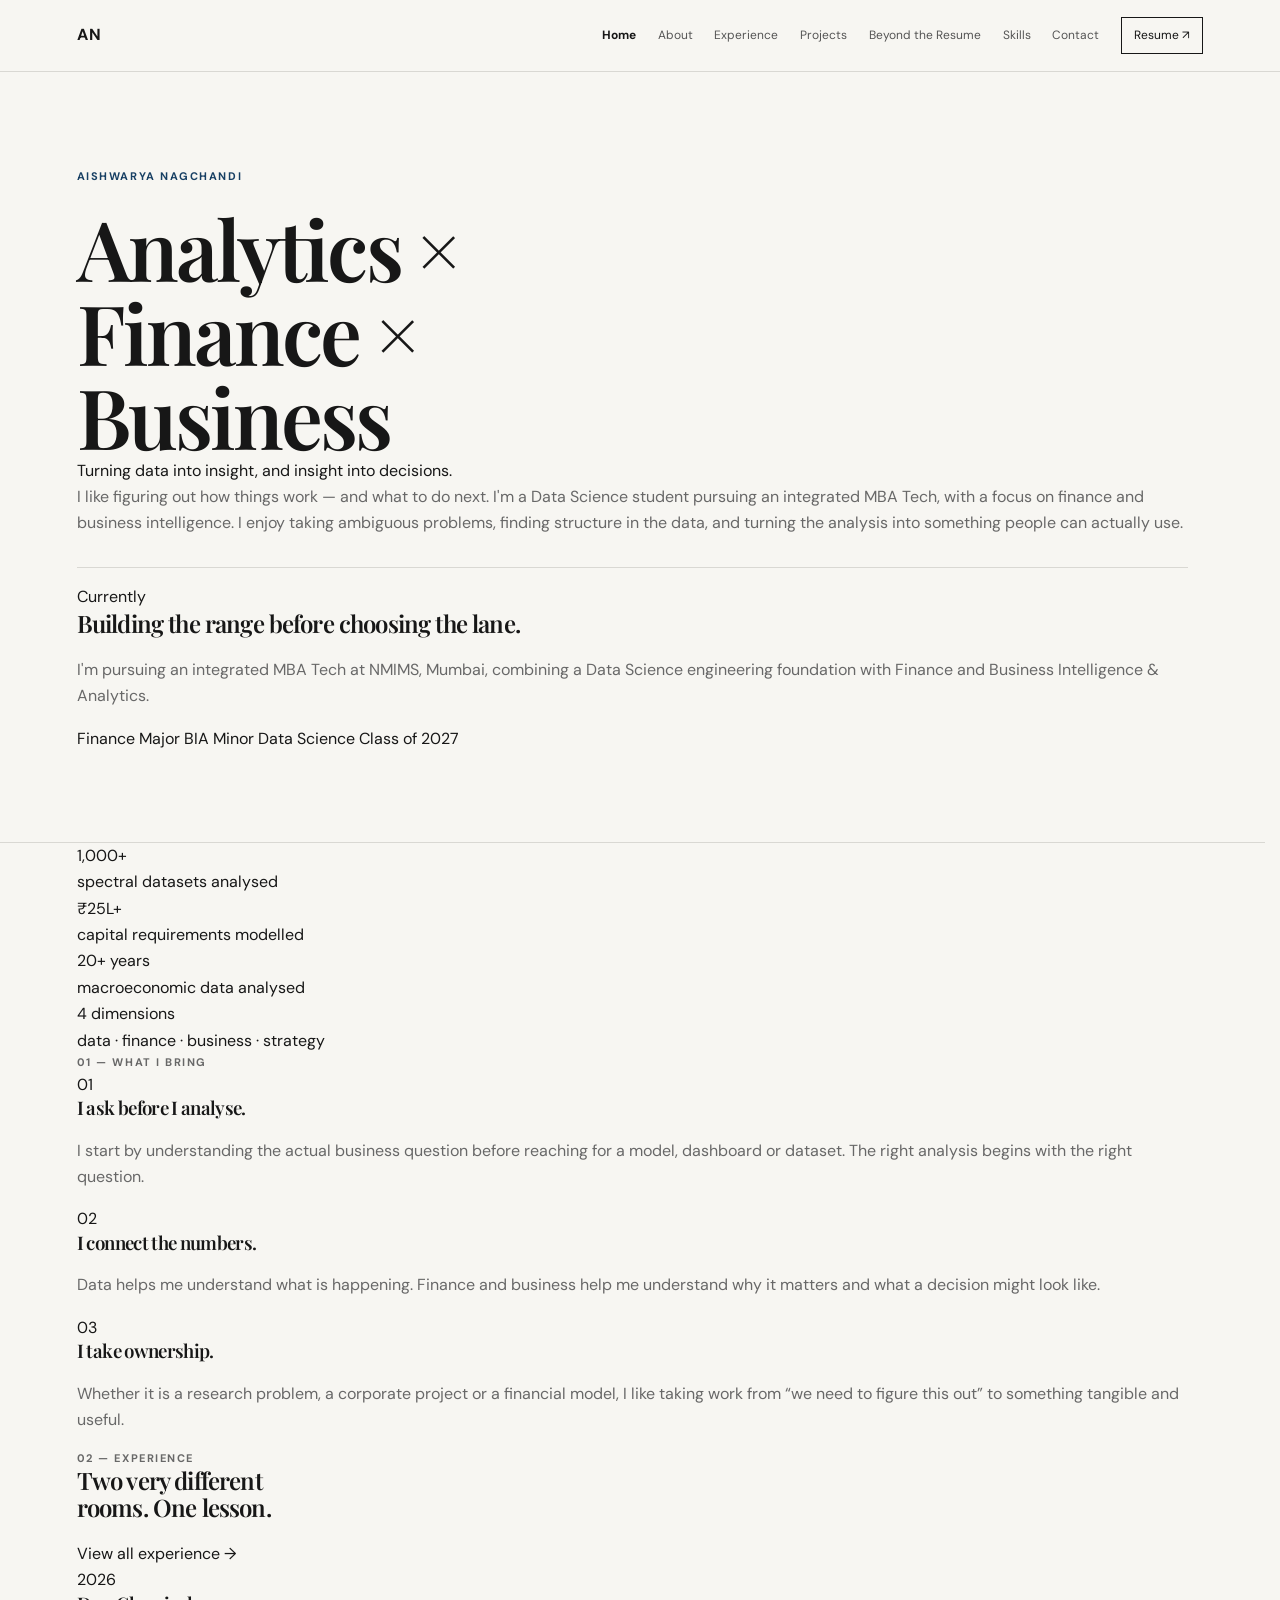
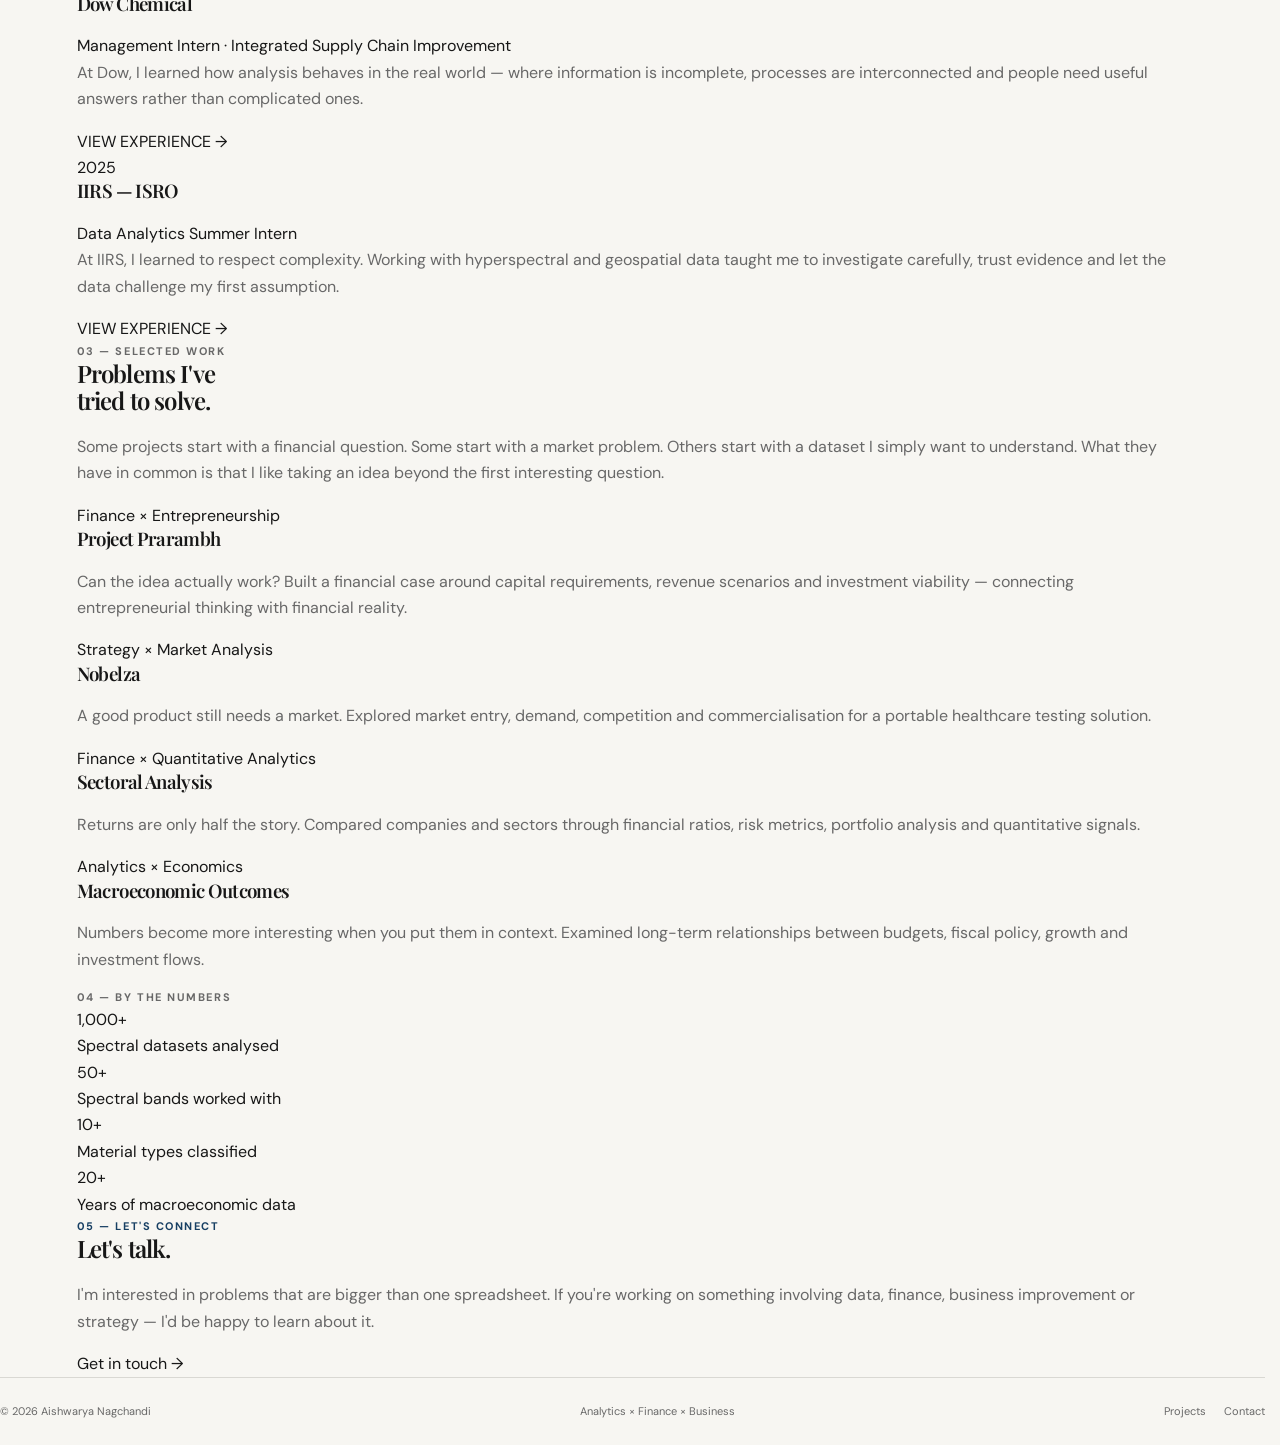
==== commit 1f419e85: "update" ====
--- a/index.html
+++ b/index.html
@@ -1,55 +1,132 @@
 <!DOCTYPE html>
+
 <html lang="en">
 
 <head>
 
-<meta charset="UTF-8">
-
-<meta name="viewport" content="width=device-width, initial-scale=1.0">
-
 <title>Aishwarya Nagchandi | Analytics × Finance × Business</title>
 
+<meta charset="utf-8"/>
+
+<meta content="width=device-width, initial-scale=1.0" name="viewport"/>
+
+<meta content="Aishwarya Nagchandi" name="author"/>
+
+<link href="https://aishwaryanagchandani.com/" rel="canonical"/>
+
 <meta
-name="description"
-content="Aishwarya Nagchandi — Data Science student pursuing an integrated MBA Tech with a focus on finance, business intelligence and analytics."
->
-
-<link rel="preconnect" href="https://fonts.googleapis.com">
-
-<link rel="preconnect" href="https://fonts.gstatic.com" crossorigin>
+content="Aishwarya Nagchandi | Analytics × Finance × Business"
+name="twitter:title"
+/>
+
+<meta
+content="Portfolio of Aishwarya Nagchandi — Analytics, Finance, Business Intelligence and Strategy."
+name="twitter:description"
+/>
+
+<script type="application/ld+json">
+{
+  "@context": "https://schema.org",
+  "@type": "ProfilePage",
+  "mainEntity": {
+    "@type": "Person",
+    "@id": "https://aishwaryanagchandani.com/#aishwarya-nagchandi",
+    "name": "Aishwarya Nagchandi",
+    "url": "https://aishwaryanagchandani.com/",
+    "jobTitle": "Analytics, Finance & Business Professional",
+    "description": "Aishwarya Nagchandi works at the intersection of analytics, finance and business, with interests in data analytics, financial analysis, business intelligence and strategy.",
+    "sameAs": [
+      "https://www.linkedin.com/in/aishwarya-nagchandani-7272212a5/",
+      "https://github.com/AishwaryaNagchandi"
+    ]
+  }
+}
+</script>
+
+<meta charset="utf-8"/>
+
+<meta content="width=device-width, initial-scale=1.0" name="viewport"/>
+
+<link href="https://fonts.googleapis.com" rel="preconnect"/>
+
+<link crossorigin="" href="https://fonts.gstatic.com" rel="preconnect"/>
 
 <link
 href="https://fonts.googleapis.com/css2?family=DM+Sans:wght@400;500;600;700&family=Playfair+Display:wght@500;600;700&display=swap"
 rel="stylesheet"
+/>
+
+<meta
+content="Aishwarya Nagchandi — portfolio across data analytics, finance, business intelligence, strategy and research."
+name="description"
+/>
+
+<meta content="Aishwarya Nagchandi" name="author"/>
+
+<meta content="index, follow" name="robots"/>
+
+<link
+href="https://aishwaryanagchandani.com/"
+rel="canonical"
+/>
+
+<meta
+content="Aishwarya Nagchandi | Analytics × Finance × Business"
+property="og:title"
+/>
+
+<meta
+content="Aishwarya Nagchandi — portfolio across data analytics, finance, business intelligence, strategy and research."
+property="og:description"
+/>
+
+<meta content="website" property="og:type"/>
+
+<meta
+content="https://aishwaryanagchandani.com/"
+property="og:url"
+/>
+
+<meta content="summary" name="twitter:card"/>
+
+<link href="styles.css" rel="stylesheet"/>
+
+</head>
+
+
+<body class="page-home">
+
+
+<!-- ================= NAVIGATION ================= -->
+
+<nav aria-label="Primary navigation" class="site-nav">
+
+<div class="nav-inner">
+
+<a
+aria-label="Aishwarya Nagchandani — Home"
+class="logo"
+href="index.html"
 >
-
-<link rel="stylesheet" href="styles.css">
-
-</head>
-
-
-<body>
-
-
-<!-- NAVIGATION -->
-
-<nav>
-
-<a href="index.html" class="logo">
 AN
 </a>
 
+
 <button
-class="menu-btn"
+aria-controls="navLinks"
+aria-expanded="false"
+aria-label="Open navigation"
+class="menu-button menu-btn menu-toggle"
+id="menuToggle"
 type="button"
-aria-label="Open navigation"
-aria-expanded="false">
+>
 ☰
 </button>
 
-<div class="nav-links">
-
-<a href="index.html" class="active" aria-current="page">
+
+<div class="nav-links" id="navLinks">
+
+<a aria-current="page" class="active" href="index.html">
 Home
 </a>
 
@@ -78,54 +155,113 @@
 </a>
 
 <a
+class="resume-btn"
 href="resume.pdf"
-class="resume-btn"
-target="_blank">
+rel="noopener"
+target="_blank"
+>
 Resume ↗
 </a>
 
 </div>
 
+</div>
+
 </nav>
 
 
 <main>
 
 
-<!-- HERO -->
-
-<section class="hero">
-
-<div class="container reveal">
+<!-- ================= HERO ================= -->
+
+<section class="hero hero-home">
+
+<div class="container hero-content reveal">
+
+<div class="hero-home-grid">
+
+
+<div>
 
 <div class="eyebrow">
-01 — Aishwarya Nagchandi
-</div>
+Aishwarya Nagchandi
+</div>
+
 
 <h1>
-Analytics ×<br>
-Finance ×<br>
-Business.
+Analytics ×<br/>
+Finance ×<br/>
+Business
 </h1>
 
+
+<div class="hero-subtitle">
+Turning data into insight, and insight into decisions.
+</div>
+
+
 <p class="hero-description">
+
 I like figuring out how things work — and what to do next.
-</p>
-
-<p class="hero-description" style="margin-top:20px;">
-I'm a Data Science student pursuing an integrated MBA Tech, with a focus on finance and business intelligence. I enjoy taking ambiguous problems, finding structure in the data, and turning the analysis into something people can actually use.
-</p>
-
-<div class="hero-meta">
+
+I'm a Data Science student pursuing an integrated MBA Tech,
+with a focus on finance and business intelligence. I enjoy
+taking ambiguous problems, finding structure in the data,
+and turning the analysis into something people can actually use.
+
+</p>
+
+
+<div class="hero-line"></div>
+
+</div>
+
+
+<aside class="currently-panel">
+
+<div class="panel-label">
+Currently
+</div>
+
+
+<h2>
+Building the range before choosing the lane.
+</h2>
+
+
+<p>
+
+I'm pursuing an integrated MBA Tech at NMIMS, Mumbai,
+combining a Data Science engineering foundation with
+Finance and Business Intelligence & Analytics.
+
+</p>
+
+
+<div class="currently-meta">
 
 <span>
-MBA Tech — Finance Major · BIA Minor · Data Science
+Finance Major
 </span>
 
 <span>
-NMIMS, Mumbai · Class of 2027
+BIA Minor
 </span>
 
+<span>
+Data Science
+</span>
+
+<span>
+Class of 2027
+</span>
+
+</div>
+
+</aside>
+
+
 </div>
 
 </div>
@@ -133,93 +269,149 @@
 </section>
 
 
-<!-- WHAT I BRING -->
-
-<section>
+
+<!-- ================= PROOF STRIP ================= -->
+
+<section class="proof-strip">
 
 <div class="container">
 
+<div class="proof-item reveal">
+
+<div class="proof-number">
+1,000+
+</div>
+
+<div class="proof-label">
+spectral datasets analysed
+</div>
+
+</div>
+
+
+<div class="proof-item reveal">
+
+<div class="proof-number">
+₹25L+
+</div>
+
+<div class="proof-label">
+capital requirements modelled
+</div>
+
+</div>
+
+
+<div class="proof-item reveal">
+
+<div class="proof-number">
+20+ years
+</div>
+
+<div class="proof-label">
+macroeconomic data analysed
+</div>
+
+</div>
+
+
+<div class="proof-item reveal">
+
+<div class="proof-number">
+4 dimensions
+</div>
+
+<div class="proof-label">
+data · finance · business · strategy
+</div>
+
+</div>
+
+</div>
+
+</section>
+
+
+
+<!-- ================= WHAT I BRING ================= -->
+
+<section class="dimensions">
+
+<div class="container">
+
 <div class="section-label">
-02 — What I Bring
-</div>
-
-<div class="two-column">
-
-<div class="reveal">
-
-<h2>
-I connect<br>
-things.
-</h2>
-
-</div>
-
-<div class="reveal">
-
-<p class="large-text">
-Data with decisions. Finance with business. Analysis with action.
-</p>
-
-<p>
-My background sits at the intersection of Data Science, Finance and Business Intelligence. I don't see these as separate skill sets. I see them as different ways of understanding the same problem.
-</p>
-
-</div>
-
-</div>
-
-
-<div class="principles">
-
-<div class="principle reveal">
-
-<span class="principle-number">
+01 — What I Bring
+</div>
+
+
+<div class="dimension-grid">
+
+
+<div class="dimension reveal">
+
+<div class="dimension-number">
 01
-</span>
+</div>
 
 <h3>
 I ask before I analyse.
 </h3>
 
 <p>
-Before reaching for a model, dashboard or dataset, I want to understand the actual business question. The right analysis starts with knowing what decision needs to be made.
-</p>
-
-</div>
-
-
-<div class="principle reveal">
-
-<span class="principle-number">
+
+I start by understanding the actual business question
+before reaching for a model, dashboard or dataset.
+The right analysis begins with the right question.
+
+</p>
+
+</div>
+
+
+
+<div class="dimension reveal">
+
+<div class="dimension-number">
 02
-</span>
+</div>
 
 <h3>
 I connect the numbers.
 </h3>
 
 <p>
-Data Science gives me the tools to find evidence. Finance and business help me understand what that evidence means in context.
-</p>
-
-</div>
-
-
-<div class="principle reveal">
-
-<span class="principle-number">
+
+Data helps me understand what is happening.
+Finance and business help me understand why it matters
+and what a decision might look like.
+
+</p>
+
+</div>
+
+
+
+<div class="dimension reveal">
+
+<div class="dimension-number">
 03
-</span>
+</div>
 
 <h3>
 I take ownership.
 </h3>
 
 <p>
-Whether it is a research problem, corporate project or financial model, I like taking work beyond the first answer — questioning assumptions and seeing it through to something useful.
-</p>
-
-</div>
+
+Whether it is a research problem, a corporate project
+or a financial model, I like taking work from
+“we need to figure this out” to something tangible
+and useful.
+
+</p>
+
+</div>
+
 
 </div>
 
@@ -228,202 +420,288 @@
 </section>
 
 
-<!-- EXPERIENCE -->
-
-<section class="soft-section">
+
+<!-- ================= EXPERIENCE ================= -->
+
+<section class="experience-preview">
 
 <div class="container">
 
+
+<div class="experience-header reveal">
+
+<div>
+
 <div class="section-label">
-03 — Experience
-</div>
-
-<div class="two-column">
-
-<div class="reveal">
+02 — Experience
+</div>
+
 
 <h2>
-Two very different rooms.
+Two very different<br/>
+rooms. One lesson.
 </h2>
 
 </div>
 
-<div class="reveal">
-
-<p class="large-text">
-A research lab and a global corporation taught me different ways of working.
-</p>
-
-<p>
-At <strong>Dow</strong>, I learned how analysis behaves in the real world — where problems are often incomplete, processes involve people and useful information matters more than perfect information.
-</p>
-
-<p>
-At <strong>IIRS–ISRO</strong>, I learned to respect complexity — working with high-dimensional scientific data and developing the patience to investigate before reaching a conclusion.
-</p>
+
+<a class="view-all" href="experience.html">
+View all experience →
+</a>
+
+</div>
+
+
+
+<!-- DOW -->
+
+<div class="experience-item reveal">
+
+<div class="experience-year">
+2026
+</div>
+
+
+<div>
+
+<h3>
+Dow Chemical
+</h3>
+
+
+<div class="experience-role">
+Management Intern · Integrated Supply Chain Improvement
+</div>
+
+
+<p>
+
+At Dow, I learned how analysis behaves in the real world —
+where information is incomplete, processes are interconnected
+and people need useful answers rather than complicated ones.
+
+</p>
+
 
 <a
-href="experience.html"
-class="text-link">
-Explore my experience →
-</a>
-
-</div>
-
-</div>
+class="experience-link"
+href="experience.html#dow"
+>
+VIEW EXPERIENCE →
+</a>
+
+</div>
+
+</div>
+
+
+
+<!-- IIRS -->
+
+<div class="experience-item reveal">
+
+<div class="experience-year">
+2025
+</div>
+
+
+<div>
+
+<h3>
+IIRS — ISRO
+</h3>
+
+
+<div class="experience-role">
+Data Analytics Summer Intern
+</div>
+
+
+<p>
+
+At IIRS, I learned to respect complexity. Working with
+hyperspectral and geospatial data taught me to investigate
+carefully, trust evidence and let the data challenge
+my first assumption.
+
+</p>
+
+
+<a
+class="experience-link"
+href="experience.html#isro"
+>
+VIEW EXPERIENCE →
+</a>
+
+</div>
+
+</div>
+
 
 </div>
 
 </section>
 
 
-<!-- SELECTED WORK -->
-
-<section>
+
+<!-- ================= PROJECTS ================= -->
+
+<section class="projects">
 
 <div class="container">
 
+
+<div class="projects-header reveal">
+
 <div class="section-label">
-04 — Selected Work
-</div>
-
-<div class="section-heading reveal">
+03 — Selected Work
+</div>
+
 
 <h2>
-The kind of problems<br>
-I enjoy.
+Problems I've<br/>
+tried to solve.
 </h2>
 
-<p>
-Some projects start with a financial question. Some with a market problem. Some with a dataset I simply want to understand. What they have in common is that I like taking an idea beyond the first interesting question.
-</p>
-
-</div>
-
-
-<div class="project-list">
-
+
+<p>
+
+Some projects start with a financial question.
+Some start with a market problem. Others start with
+a dataset I simply want to understand.
+
+What they have in common is that I like taking an idea
+beyond the first interesting question.
+
+</p>
+
+</div>
+
+
+
+<div class="project-grid">
+
+
+<!-- PRARAMBH -->
 
 <a
+class="project-card reveal"
 href="projects.html#prarambh"
-class="project-row reveal">
-
-<div class="project-number">
-01
-</div>
-
-<div>
+>
+
+<div class="project-category">
+Finance × Entrepreneurship
+</div>
+
 
 <h3>
 Project Prarambh
 </h3>
 
-<p>
+
+<p>
+
 Can the idea actually work?
-</p>
-
-<span>
-Finance × Entrepreneurship
-</span>
-
-</div>
-
-<div class="project-arrow">
-↗
-</div>
-
-</a>
-
+
+Built a financial case around capital requirements,
+revenue scenarios and investment viability — connecting
+entrepreneurial thinking with financial reality.
+
+</p>
+
+</a>
+
+
+
+<!-- NOBELZA -->
 
 <a
+class="project-card reveal"
 href="projects.html#nobelza"
-class="project-row reveal">
-
-<div class="project-number">
-02
-</div>
-
-<div>
+>
+
+<div class="project-category">
+Strategy × Market Analysis
+</div>
+
 
 <h3>
 Nobelza
 </h3>
 
-<p>
+
+<p>
+
 A good product still needs a market.
-</p>
-
-<span>
-Business Strategy × Market Analysis
-</span>
-
-</div>
-
-<div class="project-arrow">
-↗
-</div>
-
-</a>
-
+
+Explored market entry, demand, competition and
+commercialisation for a portable healthcare testing
+solution.
+
+</p>
+
+</a>
+
+
+
+<!-- SECTORAL -->
 
 <a
+class="project-card reveal"
 href="projects.html#sectoral"
-class="project-row reveal">
-
-<div class="project-number">
-03
-</div>
-
-<div>
+>
+
+<div class="project-category">
+Finance × Quantitative Analytics
+</div>
+
 
 <h3>
 Sectoral Analysis
 </h3>
 
-<p>
+
+<p>
+
 Returns are only half the story.
-</p>
-
-<span>
-Finance × Quantitative Analytics
-</span>
-
-</div>
-
-<div class="project-arrow">
-↗
-</div>
-
-</a>
-
+
+Compared companies and sectors through financial
+ratios, risk metrics, portfolio analysis and
+quantitative signals.
+
+</p>
+
+</a>
+
+
+
+<!-- MACRO -->
 
 <a
+class="project-card reveal"
 href="projects.html#macro"
-class="project-row reveal">
-
-<div class="project-number">
-04
-</div>
-
-<div>
+>
+
+<div class="project-category">
+Analytics × Economics
+</div>
+
 
 <h3>
-Budgets & Macroeconomic Outcomes
+Macroeconomic Outcomes
 </h3>
 
-<p>
-Numbers become more interesting when you put them in context.
-</p>
-
-<span>
-Data Analytics × Economics
-</span>
-
-</div>
-
-<div class="project-arrow">
-↗
-</div>
+
+<p>
+
+Numbers become more interesting when you put them
+in context.
+
+Examined long-term relationships between budgets,
+fiscal policy, growth and investment flows.
+
+</p>
 
 </a>
 
@@ -435,81 +713,75 @@
 </section>
 
 
-<!-- BY NUMBERS -->
-
-<section class="soft-section">
+
+<!-- ================= NUMBERS ================= -->
+
+<section class="numbers">
 
 <div class="container">
 
 <div class="section-label">
-05 — By the Numbers
-</div>
+04 — By the Numbers
+</div>
+
 
 <div class="number-grid">
 
+
 <div class="number-item reveal">
 
-<strong>
+<div class="number">
 1,000+
-</strong>
-
-<span>
-spectral datasets analysed
-</span>
-
-</div>
+</div>
+
+<div class="number-label">
+Spectral datasets analysed
+</div>
+
+</div>
+
 
 
 <div class="number-item reveal">
 
-<strong>
+<div class="number">
 50+
-</strong>
-
-<span>
-spectral bands worked with
-</span>
-
-</div>
+</div>
+
+<div class="number-label">
+Spectral bands worked with
+</div>
+
+</div>
+
 
 
 <div class="number-item reveal">
 
-<strong>
+<div class="number">
 10+
-</strong>
-
-<span>
-material types classified
-</span>
-
-</div>
+</div>
+
+<div class="number-label">
+Material types classified
+</div>
+
+</div>
+
 
 
 <div class="number-item reveal">
 
-<strong>
+<div class="number">
 20+
-</strong>
-
-<span>
-years of macroeconomic data
-</span>
-
-</div>
-
-
-<div class="number-item reveal">
-
-<strong>
-₹25L+
-</strong>
-
-<span>
-capital requirements modelled
-</span>
-
-</div>
+</div>
+
+<div class="number-label">
+Years of macroeconomic data
+</div>
+
+</div>
+
 
 </div>
 
@@ -518,28 +790,39 @@
 </section>
 
 
-<!-- CLOSING -->
-
-<section class="closing">
-
-<div class="container reveal">
+
+<!-- ================= CTA ================= -->
+
+<section class="cta">
+
+<div class="container cta-content reveal">
 
 <div class="eyebrow">
-06 — Let's Connect
-</div>
+05 — Let's Connect
+</div>
+
 
 <h2>
+Let's talk.
+</h2>
+
+
+<p>
+
 I'm interested in problems that are bigger than one spreadsheet.
-</h2>
-
-<p>
-If you're working on something involving data, finance, business improvement or strategy, I'd be happy to learn about it.
-</p>
+
+If you're working on something involving data, finance,
+business improvement or strategy — I'd be happy to learn
+about it.
+
+</p>
+
 
 <a
+class="cta-link"
 href="contact.html"
-class="primary-link">
-Let's talk →
+>
+Get in touch →
 </a>
 
 </div>
@@ -550,20 +833,111 @@
 </main>
 
 
-<footer>
+
+<!-- ================= FOOTER ================= -->
+
+<footer class="site-footer">
+
+<div class="footer-inner">
 
 <span>
 © 2026 Aishwarya Nagchandi
 </span>
 
+
 <span>
 Analytics × Finance × Business
 </span>
 
+
+<div class="footer-links">
+
+<a href="projects.html">
+Projects
+</a>
+
+<a href="contact.html">
+Contact
+</a>
+
+</div>
+
+</div>
+
 </footer>
 
 
-<script src="script.js"></script>
+
+<script>
+
+const menuBtn =
+document.querySelector(".menu-btn");
+
+const navLinks =
+document.querySelector(".nav-links");
+
+
+menuBtn.addEventListener("click", () => {
+
+navLinks.classList.toggle("active");
+
+});
+
+
+document
+.querySelectorAll(".nav-links a")
+.forEach(link => {
+
+link.addEventListener("click", () => {
+
+navLinks.classList.remove("active");
+
+});
+
+});
+
+
+
+const revealElements =
+document.querySelectorAll(".reveal");
+
+
+const revealObserver =
+new IntersectionObserver(
+
+entries => {
+
+entries.forEach(entry => {
+
+if (entry.isIntersecting) {
+
+entry.target.classList.add("visible");
+
+revealObserver.unobserve(entry.target);
+
+}
+
+});
+
+},
+
+{
+threshold: 0.12
+}
+
+);
+
+
+revealElements.forEach(element => {
+
+revealObserver.observe(element);
+
+});
+
+</script>
+
+
+<script defer src="site.js"></script>
 
 </body>
 
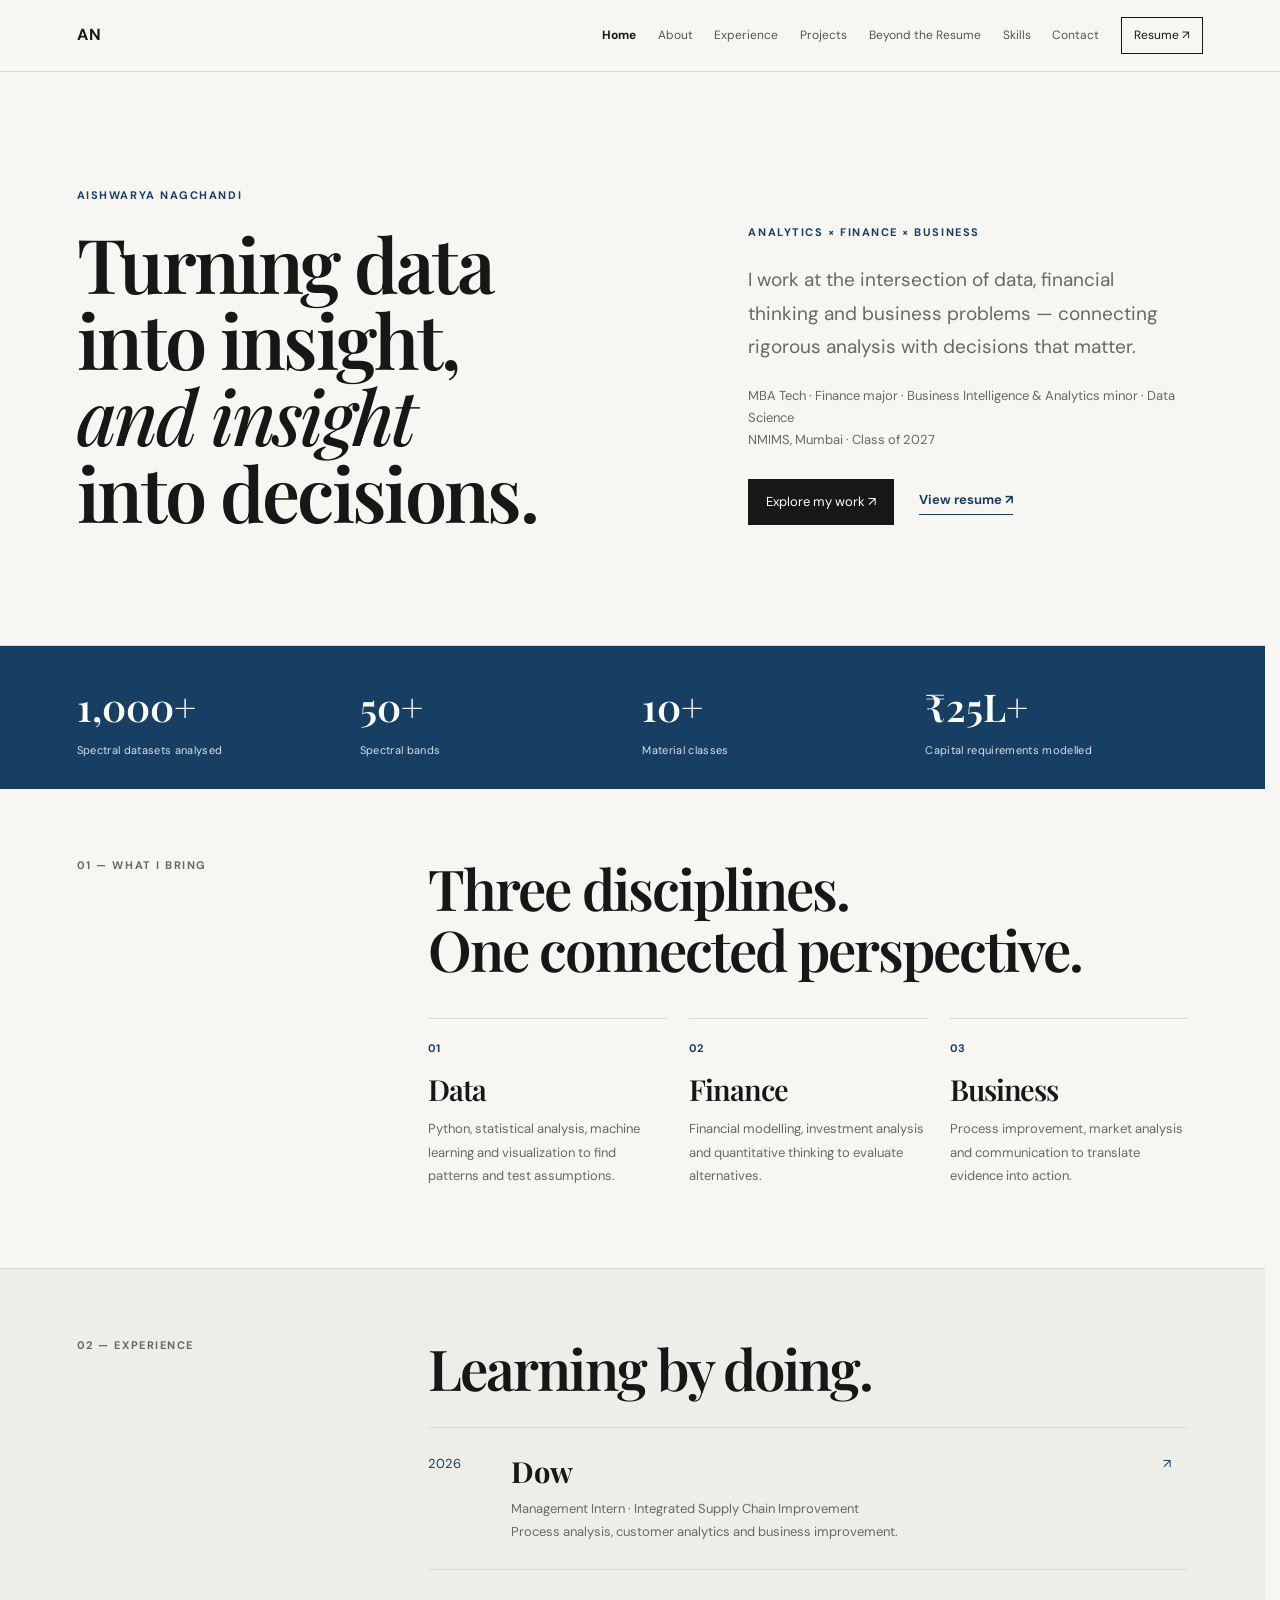
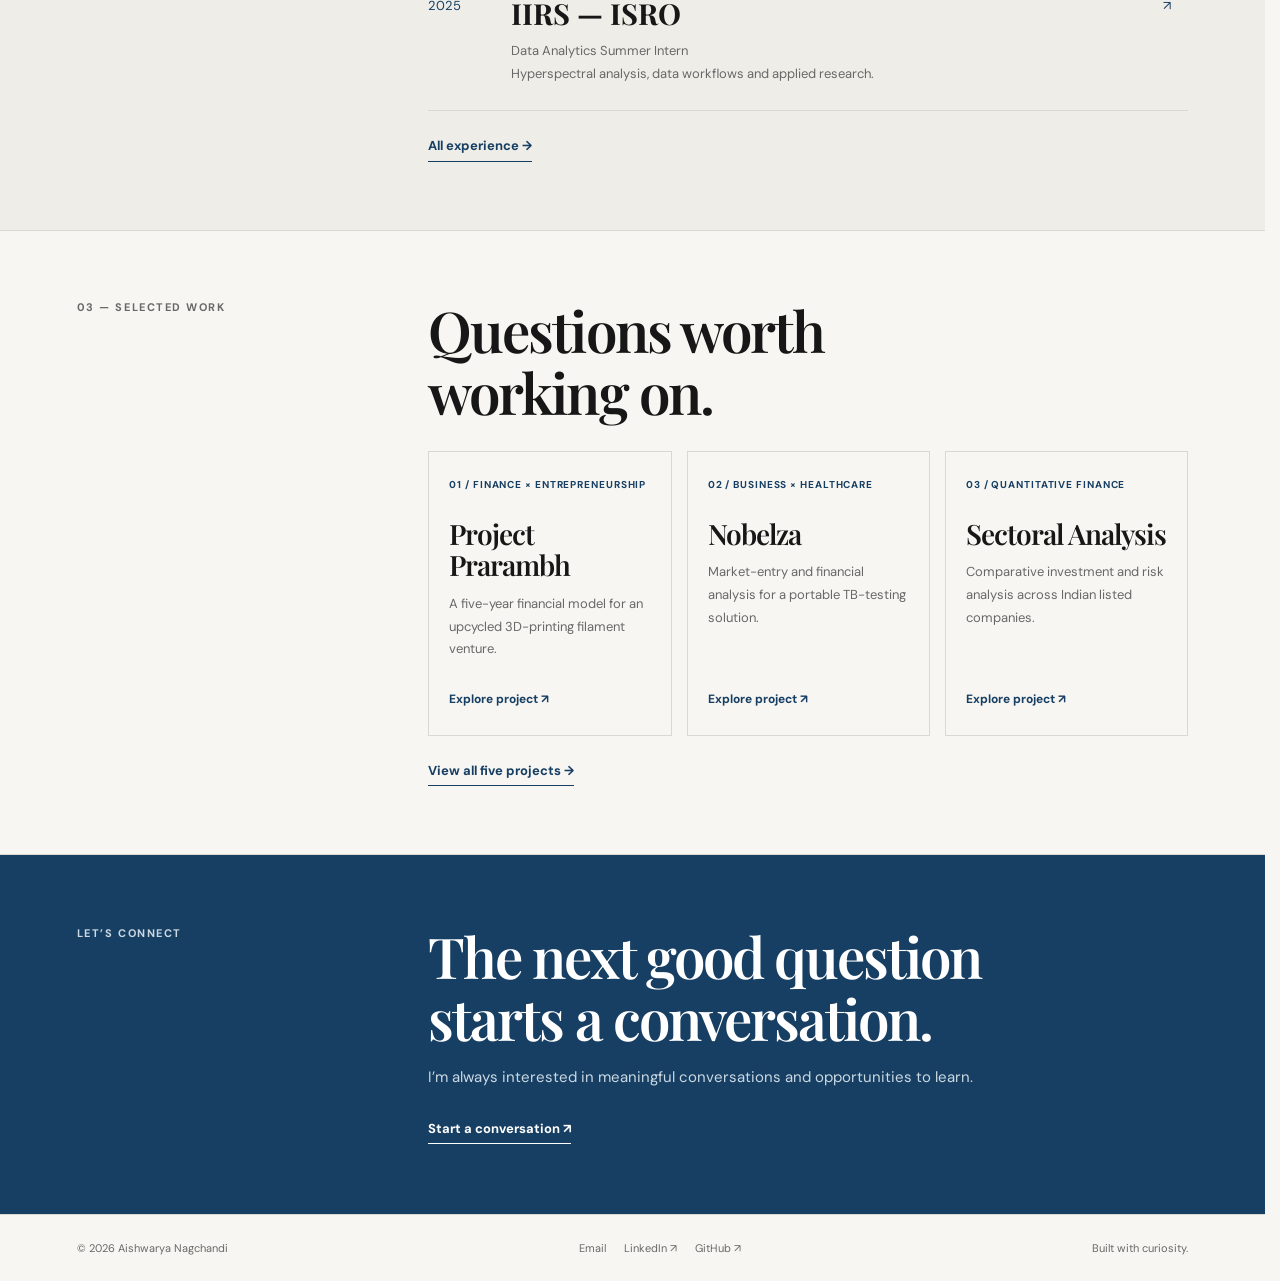
==== commit 5497345e: "update" ====
--- a/index.html
+++ b/index.html
@@ -1,944 +1,513 @@
-<!DOCTYPE html>
-
+<!doctype html>
 <html lang="en">
-
 <head>
-
-<title>Aishwarya Nagchandi | Analytics × Finance × Business</title>
-
-<meta charset="utf-8"/>
-
-<meta content="width=device-width, initial-scale=1.0" name="viewport"/>
-
-<meta content="Aishwarya Nagchandi" name="author"/>
-
-<link href="https://aishwaryanagchandani.com/" rel="canonical"/>
-
-<meta
-content="Aishwarya Nagchandi | Analytics × Finance × Business"
-name="twitter:title"
-/>
-
-<meta
-content="Portfolio of Aishwarya Nagchandi — Analytics, Finance, Business Intelligence and Strategy."
-name="twitter:description"
-/>
-
-<script type="application/ld+json">
-{
-  "@context": "https://schema.org",
-  "@type": "ProfilePage",
-  "mainEntity": {
-    "@type": "Person",
-    "@id": "https://aishwaryanagchandani.com/#aishwarya-nagchandi",
-    "name": "Aishwarya Nagchandi",
-    "url": "https://aishwaryanagchandani.com/",
-    "jobTitle": "Analytics, Finance & Business Professional",
-    "description": "Aishwarya Nagchandi works at the intersection of analytics, finance and business, with interests in data analytics, financial analysis, business intelligence and strategy.",
-    "sameAs": [
-      "https://www.linkedin.com/in/aishwarya-nagchandani-7272212a5/",
-      "https://github.com/AishwaryaNagchandi"
-    ]
-  }
-}
-</script>
-
-<meta charset="utf-8"/>
-
-<meta content="width=device-width, initial-scale=1.0" name="viewport"/>
-
-<link href="https://fonts.googleapis.com" rel="preconnect"/>
-
-<link crossorigin="" href="https://fonts.gstatic.com" rel="preconnect"/>
-
-<link
-href="https://fonts.googleapis.com/css2?family=DM+Sans:wght@400;500;600;700&family=Playfair+Display:wght@500;600;700&display=swap"
-rel="stylesheet"
-/>
-
-<meta
-content="Aishwarya Nagchandi — portfolio across data analytics, finance, business intelligence, strategy and research."
-name="description"
-/>
-
-<meta content="Aishwarya Nagchandi" name="author"/>
-
-<meta content="index, follow" name="robots"/>
-
-<link
-href="https://aishwaryanagchandani.com/"
-rel="canonical"
-/>
-
-<meta
-content="Aishwarya Nagchandi | Analytics × Finance × Business"
-property="og:title"
-/>
-
-<meta
-content="Aishwarya Nagchandi — portfolio across data analytics, finance, business intelligence, strategy and research."
-property="og:description"
-/>
-
-<meta content="website" property="og:type"/>
-
-<meta
-content="https://aishwaryanagchandani.com/"
-property="og:url"
-/>
-
-<meta content="summary" name="twitter:card"/>
-
-<link href="styles.css" rel="stylesheet"/>
-
+<meta charset="utf-8">
+<meta name="viewport" content="width=device-width,initial-scale=1">
+
+<meta name="theme-color" content="#f7f6f2">
+
+<meta name="description"
+      content="Aishwarya Nagchandi — portfolio spanning data analytics, finance, business improvement and applied research.">
+
+<meta name="robots" content="index,follow">
+
+<link rel="canonical" href="https://aishwaryanagchandi.com/">
+
+<meta property="og:type" content="website">
+<meta property="og:title" content="Home | Aishwarya Nagchandi">
+<meta property="og:description"
+      content="Aishwarya Nagchandi — portfolio spanning data analytics, finance, business improvement and applied research.">
+<meta property="og:url" content="https://aishwaryanagchandi.com/">
+
+<link rel="icon" href="favicon.svg" type="image/svg+xml">
+
+<link rel="preconnect" href="https://fonts.googleapis.com">
+<link rel="preconnect" href="https://fonts.gstatic.com" crossorigin>
+
+<link href="https://fonts.googleapis.com/css2?family=DM+Sans:wght@400;500;600;700&family=Playfair+Display:wght@500;600;700&display=swap"
+      rel="stylesheet">
+
+<link rel="stylesheet" href="styles.css">
+
+<script src="script.js" defer></script>
+
+<title>Home | Aishwarya Nagchandi</title>
 </head>
 
-
-<body class="page-home">
-
-
-<!-- ================= NAVIGATION ================= -->
-
-<nav aria-label="Primary navigation" class="site-nav">
-
-<div class="nav-inner">
-
-<a
-aria-label="Aishwarya Nagchandani — Home"
-class="logo"
-href="index.html"
->
-AN
-</a>
-
-
-<button
-aria-controls="navLinks"
-aria-expanded="false"
-aria-label="Open navigation"
-class="menu-button menu-btn menu-toggle"
-id="menuToggle"
-type="button"
->
-☰
-</button>
-
-
-<div class="nav-links" id="navLinks">
-
-<a aria-current="page" class="active" href="index.html">
-Home
-</a>
-
-<a href="about.html">
-About
-</a>
-
-<a href="experience.html">
-Experience
-</a>
-
-<a href="projects.html">
-Projects
-</a>
-
-<a href="beyond.html">
-Beyond the Resume
-</a>
-
-<a href="skills.html">
-Skills
-</a>
-
-<a href="contact.html">
-Contact
-</a>
-
-<a
-class="resume-btn"
-href="resume.pdf"
-rel="noopener"
-target="_blank"
->
-Resume ↗
-</a>
-
-</div>
-
-</div>
+<body class="page-index">
+
+<a class="skip-link" href="#main">Skip to content</a>
+
+<nav class="site-nav" aria-label="Primary navigation">
+
+    <div class="nav-inner">
+
+        <a href="index.html"
+           class="logo"
+           aria-label="Aishwarya Nagchandi home">
+            AN
+        </a>
+
+        <button class="menu-button"
+                type="button"
+                aria-label="Open navigation"
+                aria-controls="navLinks"
+                aria-expanded="false">
+            ☰
+        </button>
+
+        <div class="nav-links" id="navLinks">
+
+            <a href="index.html"
+               class="active"
+               aria-current="page">
+                Home
+            </a>
+
+            <a href="about.html">About</a>
+
+            <a href="experience.html">Experience</a>
+
+            <a href="projects.html">Projects</a>
+
+            <a href="beyond.html">Beyond the Resume</a>
+
+            <a href="skills.html">Skills</a>
+
+            <a href="contact.html">Contact</a>
+
+            <a class="resume-btn"
+               href="resume.pdf"
+               target="_blank"
+               rel="noopener">
+                Resume ↗
+            </a>
+
+        </div>
+
+    </div>
 
 </nav>
 
 
-<main>
-
-
-<!-- ================= HERO ================= -->
-
-<section class="hero hero-home">
-
-<div class="container hero-content reveal">
-
-<div class="hero-home-grid">
-
-
-<div>
-
-<div class="eyebrow">
-Aishwarya Nagchandi
-</div>
-
-
-<h1>
-Analytics ×<br/>
-Finance ×<br/>
-Business
-</h1>
-
-
-<div class="hero-subtitle">
-Turning data into insight, and insight into decisions.
-</div>
-
-
-<p class="hero-description">
-
-I like figuring out how things work — and what to do next.
-
-I'm a Data Science student pursuing an integrated MBA Tech,
-with a focus on finance and business intelligence. I enjoy
-taking ambiguous problems, finding structure in the data,
-and turning the analysis into something people can actually use.
-
-</p>
-
-
-<div class="hero-line"></div>
-
-</div>
-
-
-<aside class="currently-panel">
-
-<div class="panel-label">
-Currently
-</div>
-
-
-<h2>
-Building the range before choosing the lane.
-</h2>
-
-
-<p>
-
-I'm pursuing an integrated MBA Tech at NMIMS, Mumbai,
-combining a Data Science engineering foundation with
-Finance and Business Intelligence & Analytics.
-
-</p>
-
-
-<div class="currently-meta">
-
-<span>
-Finance Major
-</span>
-
-<span>
-BIA Minor
-</span>
-
-<span>
-Data Science
-</span>
-
-<span>
-Class of 2027
-</span>
-
-</div>
-
-</aside>
-
-
-</div>
-
-</div>
-
-</section>
-
-
-
-<!-- ================= PROOF STRIP ================= -->
-
-<section class="proof-strip">
-
-<div class="container">
-
-<div class="proof-item reveal">
-
-<div class="proof-number">
-1,000+
-</div>
-
-<div class="proof-label">
-spectral datasets analysed
-</div>
-
-</div>
-
-
-<div class="proof-item reveal">
-
-<div class="proof-number">
-₹25L+
-</div>
-
-<div class="proof-label">
-capital requirements modelled
-</div>
-
-</div>
-
-
-<div class="proof-item reveal">
-
-<div class="proof-number">
-20+ years
-</div>
-
-<div class="proof-label">
-macroeconomic data analysed
-</div>
-
-</div>
-
-
-<div class="proof-item reveal">
-
-<div class="proof-number">
-4 dimensions
-</div>
-
-<div class="proof-label">
-data · finance · business · strategy
-</div>
-
-</div>
-
-</div>
-
-</section>
-
-
-
-<!-- ================= WHAT I BRING ================= -->
-
-<section class="dimensions">
-
-<div class="container">
-
-<div class="section-label">
-01 — What I Bring
-</div>
-
-
-<div class="dimension-grid">
-
-
-<div class="dimension reveal">
-
-<div class="dimension-number">
-01
-</div>
-
-<h3>
-I ask before I analyse.
-</h3>
-
-<p>
-
-I start by understanding the actual business question
-before reaching for a model, dashboard or dataset.
-The right analysis begins with the right question.
-
-</p>
-
-</div>
-
-
-
-<div class="dimension reveal">
-
-<div class="dimension-number">
-02
-</div>
-
-<h3>
-I connect the numbers.
-</h3>
-
-<p>
-
-Data helps me understand what is happening.
-Finance and business help me understand why it matters
-and what a decision might look like.
-
-</p>
-
-</div>
-
-
-
-<div class="dimension reveal">
-
-<div class="dimension-number">
-03
-</div>
-
-<h3>
-I take ownership.
-</h3>
-
-<p>
-
-Whether it is a research problem, a corporate project
-or a financial model, I like taking work from
-“we need to figure this out” to something tangible
-and useful.
-
-</p>
-
-</div>
-
-
-</div>
-
-</div>
-
-</section>
-
-
-
-<!-- ================= EXPERIENCE ================= -->
-
-<section class="experience-preview">
-
-<div class="container">
-
-
-<div class="experience-header reveal">
-
-<div>
-
-<div class="section-label">
-02 — Experience
-</div>
-
-
-<h2>
-Two very different<br/>
-rooms. One lesson.
-</h2>
-
-</div>
-
-
-<a class="view-all" href="experience.html">
-View all experience →
-</a>
-
-</div>
-
-
-
-<!-- DOW -->
-
-<div class="experience-item reveal">
-
-<div class="experience-year">
-2026
-</div>
-
-
-<div>
-
-<h3>
-Dow Chemical
-</h3>
-
-
-<div class="experience-role">
-Management Intern · Integrated Supply Chain Improvement
-</div>
-
-
-<p>
-
-At Dow, I learned how analysis behaves in the real world —
-where information is incomplete, processes are interconnected
-and people need useful answers rather than complicated ones.
-
-</p>
-
-
-<a
-class="experience-link"
-href="experience.html#dow"
->
-VIEW EXPERIENCE →
-</a>
-
-</div>
-
-</div>
-
-
-
-<!-- IIRS -->
-
-<div class="experience-item reveal">
-
-<div class="experience-year">
-2025
-</div>
-
-
-<div>
-
-<h3>
-IIRS — ISRO
-</h3>
-
-
-<div class="experience-role">
-Data Analytics Summer Intern
-</div>
-
-
-<p>
-
-At IIRS, I learned to respect complexity. Working with
-hyperspectral and geospatial data taught me to investigate
-carefully, trust evidence and let the data challenge
-my first assumption.
-
-</p>
-
-
-<a
-class="experience-link"
-href="experience.html#isro"
->
-VIEW EXPERIENCE →
-</a>
-
-</div>
-
-</div>
-
-
-</div>
-
-</section>
-
-
-
-<!-- ================= PROJECTS ================= -->
-
-<section class="projects">
-
-<div class="container">
-
-
-<div class="projects-header reveal">
-
-<div class="section-label">
-03 — Selected Work
-</div>
-
-
-<h2>
-Problems I've<br/>
-tried to solve.
-</h2>
-
-
-<p>
-
-Some projects start with a financial question.
-Some start with a market problem. Others start with
-a dataset I simply want to understand.
-
-What they have in common is that I like taking an idea
-beyond the first interesting question.
-
-</p>
-
-</div>
-
-
-
-<div class="project-grid">
-
-
-<!-- PRARAMBH -->
-
-<a
-class="project-card reveal"
-href="projects.html#prarambh"
->
-
-<div class="project-category">
-Finance × Entrepreneurship
-</div>
-
-
-<h3>
-Project Prarambh
-</h3>
-
-
-<p>
-
-Can the idea actually work?
-
-Built a financial case around capital requirements,
-revenue scenarios and investment viability — connecting
-entrepreneurial thinking with financial reality.
-
-</p>
-
-</a>
-
-
-
-<!-- NOBELZA -->
-
-<a
-class="project-card reveal"
-href="projects.html#nobelza"
->
-
-<div class="project-category">
-Strategy × Market Analysis
-</div>
-
-
-<h3>
-Nobelza
-</h3>
-
-
-<p>
-
-A good product still needs a market.
-
-Explored market entry, demand, competition and
-commercialisation for a portable healthcare testing
-solution.
-
-</p>
-
-</a>
-
-
-
-<!-- SECTORAL -->
-
-<a
-class="project-card reveal"
-href="projects.html#sectoral"
->
-
-<div class="project-category">
-Finance × Quantitative Analytics
-</div>
-
-
-<h3>
-Sectoral Analysis
-</h3>
-
-
-<p>
-
-Returns are only half the story.
-
-Compared companies and sectors through financial
-ratios, risk metrics, portfolio analysis and
-quantitative signals.
-
-</p>
-
-</a>
-
-
-
-<!-- MACRO -->
-
-<a
-class="project-card reveal"
-href="projects.html#macro"
->
-
-<div class="project-category">
-Analytics × Economics
-</div>
-
-
-<h3>
-Macroeconomic Outcomes
-</h3>
-
-
-<p>
-
-Numbers become more interesting when you put them
-in context.
-
-Examined long-term relationships between budgets,
-fiscal policy, growth and investment flows.
-
-</p>
-
-</a>
-
-
-</div>
-
-</div>
-
-</section>
-
-
-
-<!-- ================= NUMBERS ================= -->
-
-<section class="numbers">
-
-<div class="container">
-
-<div class="section-label">
-04 — By the Numbers
-</div>
-
-
-<div class="number-grid">
-
-
-<div class="number-item reveal">
-
-<div class="number">
-1,000+
-</div>
-
-<div class="number-label">
-Spectral datasets analysed
-</div>
-
-</div>
-
-
-
-<div class="number-item reveal">
-
-<div class="number">
-50+
-</div>
-
-<div class="number-label">
-Spectral bands worked with
-</div>
-
-</div>
-
-
-
-<div class="number-item reveal">
-
-<div class="number">
-10+
-</div>
-
-<div class="number-label">
-Material types classified
-</div>
-
-</div>
-
-
-
-<div class="number-item reveal">
-
-<div class="number">
-20+
-</div>
-
-<div class="number-label">
-Years of macroeconomic data
-</div>
-
-</div>
-
-
-</div>
-
-</div>
-
-</section>
-
-
-
-<!-- ================= CTA ================= -->
-
-<section class="cta">
-
-<div class="container cta-content reveal">
-
-<div class="eyebrow">
-05 — Let's Connect
-</div>
-
-
-<h2>
-Let's talk.
-</h2>
-
-
-<p>
-
-I'm interested in problems that are bigger than one spreadsheet.
-
-If you're working on something involving data, finance,
-business improvement or strategy — I'd be happy to learn
-about it.
-
-</p>
-
-
-<a
-class="cta-link"
-href="contact.html"
->
-Get in touch →
-</a>
-
-</div>
-
-</section>
-
+<main id="main">
+
+    <!-- ================= HERO ================= -->
+
+    <header class="hero home-hero">
+
+        <div class="container hero-grid">
+
+            <div class="reveal">
+
+                <div class="eyebrow">
+                    AISHWARYA NAGCHANDI
+                </div>
+
+                <h1>
+                    Turning data<br>
+                    into insight,<br>
+                    <em>and insight</em><br>
+                    into decisions.
+                </h1>
+
+            </div>
+
+
+            <div class="hero-copy reveal">
+
+                <div class="kicker">
+                    ANALYTICS × FINANCE × BUSINESS
+                </div>
+
+                <p>
+                    I work at the intersection of data, financial thinking
+                    and business problems — connecting rigorous analysis
+                    with decisions that matter.
+                </p>
+
+                <p class="small-note">
+                    MBA Tech · Finance major · Business Intelligence & Analytics minor · Data Science<br>
+                    NMIMS, Mumbai · Class of 2027
+                </p>
+
+                <div class="hero-actions">
+
+                    <a class="button-dark"
+                       href="projects.html">
+                        Explore my work ↗
+                    </a>
+
+                    <a class="text-link"
+                       href="resume.pdf"
+                       target="_blank"
+                       rel="noopener">
+                        View resume ↗
+                    </a>
+
+                </div>
+
+            </div>
+
+        </div>
+
+    </header>
+
+
+    <!-- ================= PROOF ================= -->
+
+    <section class="proof-band">
+
+        <div class="container proof-grid">
+
+            <div>
+                <strong>1,000+</strong>
+                <span>Spectral datasets analysed</span>
+            </div>
+
+            <div>
+                <strong>50+</strong>
+                <span>Spectral bands</span>
+            </div>
+
+            <div>
+                <strong>10+</strong>
+                <span>Material classes</span>
+            </div>
+
+            <div>
+                <strong>₹25L+</strong>
+                <span>Capital requirements modelled</span>
+            </div>
+
+        </div>
+
+    </section>
+
+
+    <!-- ================= WHAT I BRING ================= -->
+
+    <section class="split-section">
+
+        <div class="container split-grid">
+
+            <div class="section-label reveal">
+                01 — WHAT I BRING
+            </div>
+
+            <div class="split-content reveal">
+
+                <h2>
+                    Three disciplines.<br>
+                    One connected perspective.
+                </h2>
+
+                <div class="three-grid">
+
+                    <div>
+
+                        <span class="item-no">01</span>
+
+                        <h3>Data</h3>
+
+                        <p>
+                            Python, statistical analysis, machine learning
+                            and visualization to find patterns and test
+                            assumptions.
+                        </p>
+
+                    </div>
+
+
+                    <div>
+
+                        <span class="item-no">02</span>
+
+                        <h3>Finance</h3>
+
+                        <p>
+                            Financial modelling, investment analysis and
+                            quantitative thinking to evaluate alternatives.
+                        </p>
+
+                    </div>
+
+
+                    <div>
+
+                        <span class="item-no">03</span>
+
+                        <h3>Business</h3>
+
+                        <p>
+                            Process improvement, market analysis and
+                            communication to translate evidence into action.
+                        </p>
+
+                    </div>
+
+                </div>
+
+            </div>
+
+        </div>
+
+    </section>
+
+
+    <!-- ================= EXPERIENCE ================= -->
+
+    <section class="split-section soft">
+
+        <div class="container split-grid">
+
+            <div class="section-label reveal">
+                02 — EXPERIENCE
+            </div>
+
+            <div class="split-content reveal">
+
+                <h2>
+                    Learning by doing.
+                </h2>
+
+                <div class="list-stack">
+
+                    <a class="linked-row"
+                       href="experience.html#dow">
+
+                        <span class="row-year">
+                            2026
+                        </span>
+
+                        <span>
+
+                            <strong>Dow</strong>
+
+                            <small>
+                                Management Intern · Integrated Supply Chain Improvement<br>
+                                Process analysis, customer analytics and business improvement.
+                            </small>
+
+                        </span>
+
+                        <span class="arrow">
+                            ↗
+                        </span>
+
+                    </a>
+
+
+                    <a class="linked-row"
+                       href="experience.html#isro">
+
+                        <span class="row-year">
+                            2025
+                        </span>
+
+                        <span>
+
+                            <strong>IIRS — ISRO</strong>
+
+                            <small>
+                                Data Analytics Summer Intern<br>
+                                Hyperspectral analysis, data workflows and applied research.
+                            </small>
+
+                        </span>
+
+                        <span class="arrow">
+                            ↗
+                        </span>
+
+                    </a>
+
+                </div>
+
+                <a class="text-link below-link"
+                   href="experience.html">
+                    All experience →
+                </a>
+
+            </div>
+
+        </div>
+
+    </section>
+
+
+    <!-- ================= SELECTED WORK ================= -->
+
+    <section class="split-section">
+
+        <div class="container split-grid">
+
+            <div class="section-label reveal">
+                03 — SELECTED WORK
+            </div>
+
+            <div class="split-content reveal">
+
+                <h2>
+                    Questions worth<br>
+                    working on.
+                </h2>
+
+                <div class="project-list">
+
+                    <a class="project-preview"
+                       href="projects.html#prarambh">
+
+                        <span>
+                            01 / FINANCE × ENTREPRENEURSHIP
+                        </span>
+
+                        <h3>
+                            Project Prarambh
+                        </h3>
+
+                        <p>
+                            A five-year financial model for an upcycled
+                            3D-printing filament venture.
+                        </p>
+
+                        <b>
+                            Explore project ↗
+                        </b>
+
+                    </a>
+
+
+                    <a class="project-preview"
+                       href="projects.html#nobelza">
+
+                        <span>
+                            02 / BUSINESS × HEALTHCARE
+                        </span>
+
+                        <h3>
+                            Nobelza
+                        </h3>
+
+                        <p>
+                            Market-entry and financial analysis for a
+                            portable TB-testing solution.
+                        </p>
+
+                        <b>
+                            Explore project ↗
+                        </b>
+
+                    </a>
+
+
+                    <a class="project-preview"
+                       href="projects.html#sectoral">
+
+                        <span>
+                            03 / QUANTITATIVE FINANCE
+                        </span>
+
+                        <h3>
+                            Sectoral Analysis
+                        </h3>
+
+                        <p>
+                            Comparative investment and risk analysis
+                            across Indian listed companies.
+                        </p>
+
+                        <b>
+                            Explore project ↗
+                        </b>
+
+                    </a>
+
+                </div>
+
+                <a class="text-link below-link"
+                   href="projects.html">
+                    View all five projects →
+                </a>
+
+            </div>
+
+        </div>
+
+    </section>
+
+
+    <!-- ================= CLOSING ================= -->
+
+    <section class="closing">
+
+        <div class="container closing-grid">
+
+            <div class="section-label">
+                LET’S CONNECT
+            </div>
+
+            <div>
+
+                <h2>
+                    The next good question<br>
+                    starts a conversation.
+                </h2>
+
+                <p>
+                    I’m always interested in meaningful conversations
+                    and opportunities to learn.
+                </p>
+
+                <a class="text-link"
+                   href="contact.html">
+                    Start a conversation ↗
+                </a>
+
+            </div>
+
+        </div>
+
+    </section>
 
 </main>
 
 
-
-<!-- ================= FOOTER ================= -->
-
 <footer class="site-footer">
 
-<div class="footer-inner">
-
-<span>
-© 2026 Aishwarya Nagchandi
-</span>
-
-
-<span>
-Analytics × Finance × Business
-</span>
-
-
-<div class="footer-links">
-
-<a href="projects.html">
-Projects
-</a>
-
-<a href="contact.html">
-Contact
-</a>
-
-</div>
-
-</div>
+    <div class="container footer-inner">
+
+        <span>
+            © 2026 Aishwarya Nagchandi
+        </span>
+
+        <div class="footer-links">
+
+            <a href="mailto:aishwaryanagchandi84@gmail.com">
+                Email
+            </a>
+
+            <a href="https://www.linkedin.com/in/aishwarya-nagchandani-7272212a5/"
+               target="_blank"
+               rel="noopener noreferrer">
+                LinkedIn ↗
+            </a>
+
+            <a href="https://github.com/AishwaryaNagchandi"
+               target="_blank"
+               rel="noopener noreferrer">
+                GitHub ↗
+            </a>
+
+        </div>
+
+        <span>
+            Built with curiosity.
+        </span>
+
+    </div>
 
 </footer>
 
-
-
-<script>
-
-const menuBtn =
-document.querySelector(".menu-btn");
-
-const navLinks =
-document.querySelector(".nav-links");
-
-
-menuBtn.addEventListener("click", () => {
-
-navLinks.classList.toggle("active");
-
-});
-
-
-document
-.querySelectorAll(".nav-links a")
-.forEach(link => {
-
-link.addEventListener("click", () => {
-
-navLinks.classList.remove("active");
-
-});
-
-});
-
-
-
-const revealElements =
-document.querySelectorAll(".reveal");
-
-
-const revealObserver =
-new IntersectionObserver(
-
-entries => {
-
-entries.forEach(entry => {
-
-if (entry.isIntersecting) {
-
-entry.target.classList.add("visible");
-
-revealObserver.unobserve(entry.target);
-
-}
-
-});
-
-},
-
-{
-threshold: 0.12
-}
-
-);
-
-
-revealElements.forEach(element => {
-
-revealObserver.observe(element);
-
-});
-
-</script>
-
-
-<script defer src="site.js"></script>
-
 </body>
-
 </html>
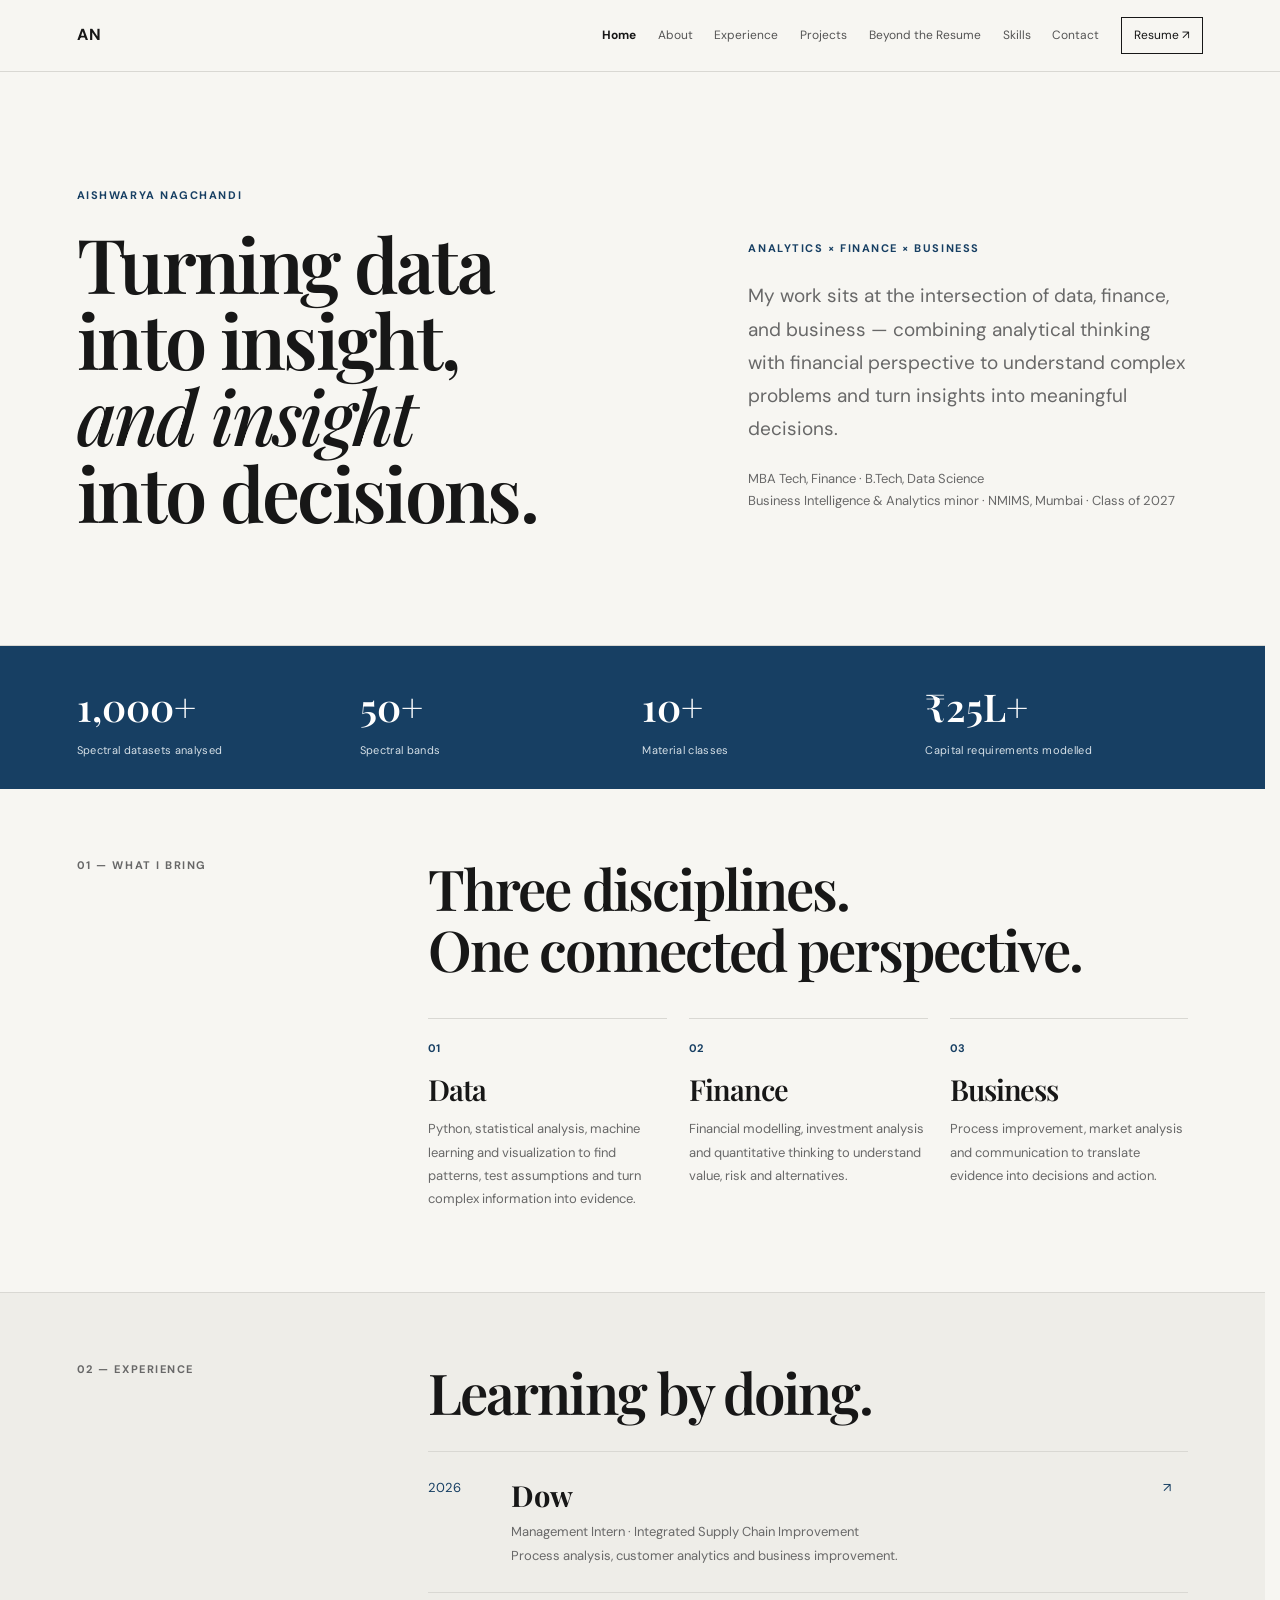
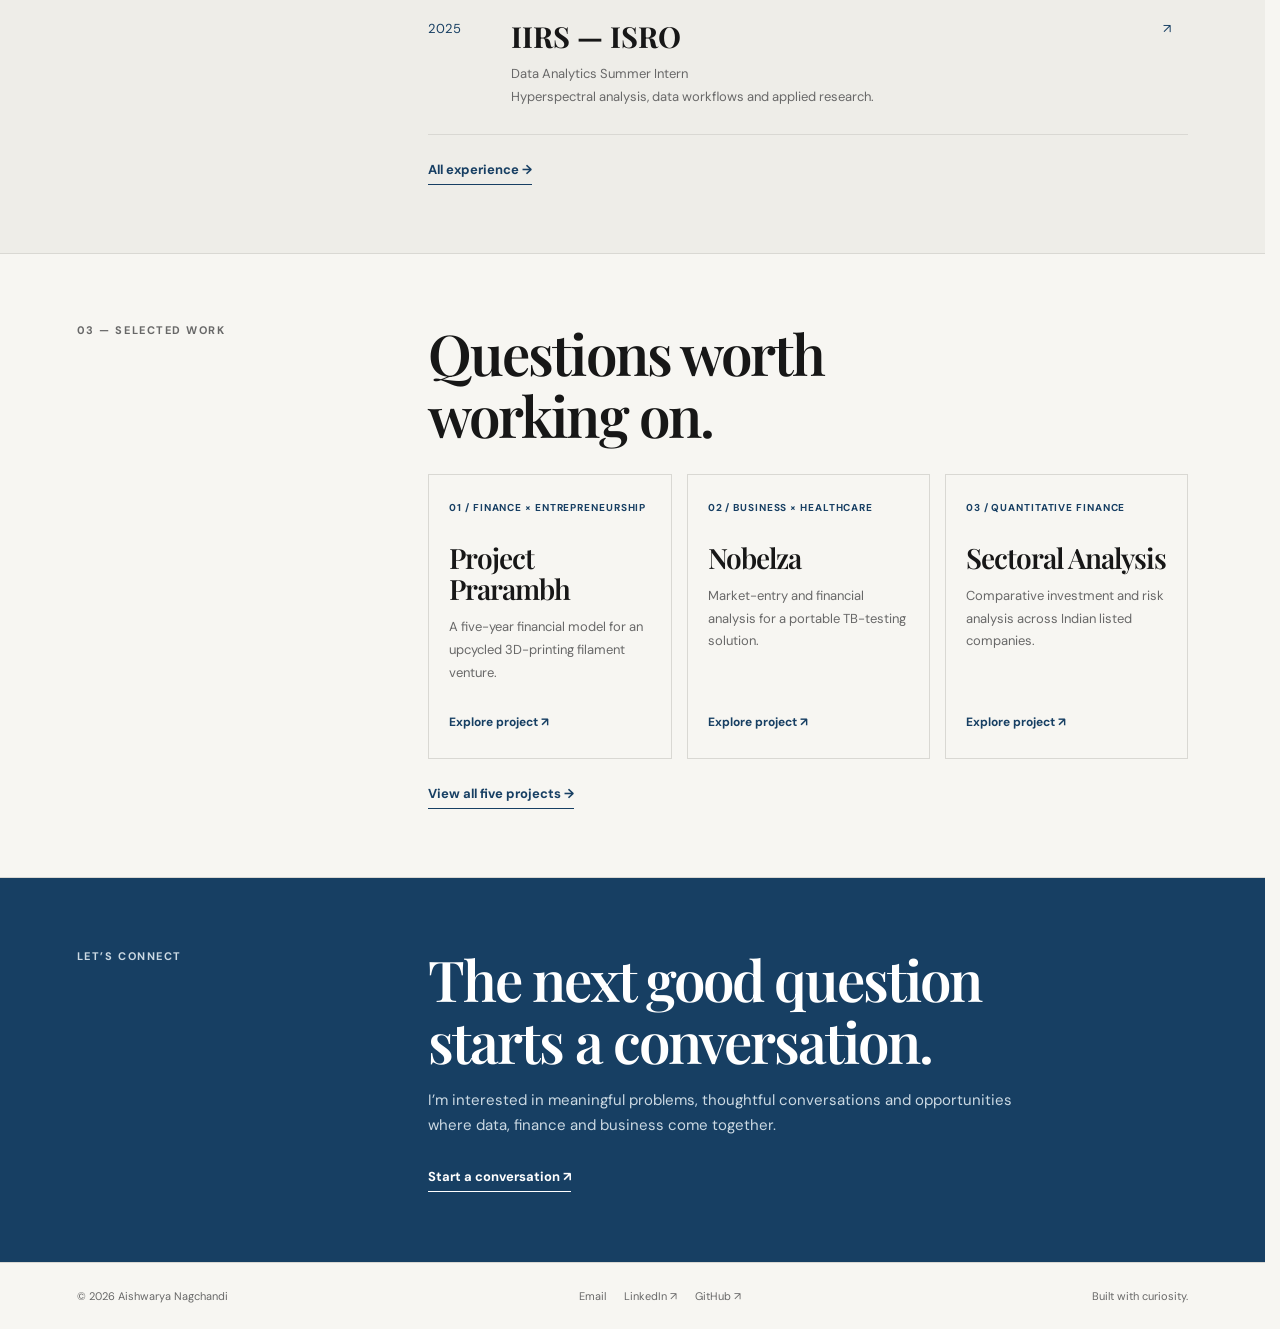
==== commit d0d5920a: "update" ====
--- a/index.html
+++ b/index.html
@@ -1,87 +1,165 @@
 <!doctype html>
 <html lang="en">
+
 <head>
+
 <meta charset="utf-8">
-<meta name="viewport" content="width=device-width,initial-scale=1">
-
-<meta name="theme-color" content="#f7f6f2">
+
+<meta name="viewport"
+      content="width=device-width,initial-scale=1">
+
+<meta name="theme-color"
+      content="#f7f6f2">
 
 <meta name="description"
       content="Aishwarya Nagchandi — portfolio spanning data analytics, finance, business improvement and applied research.">
 
-<meta name="robots" content="index,follow">
-
-<link rel="canonical" href="https://aishwaryanagchandi.com/">
-
-<meta property="og:type" content="website">
-<meta property="og:title" content="Home | Aishwarya Nagchandi">
+<meta name="robots"
+      content="index,follow">
+
+<link rel="canonical"
+      href="https://aishwaryanagchandi.com/">
+
+<meta property="og:type"
+      content="website">
+
+<meta property="og:title"
+      content="Home | Aishwarya Nagchandi">
+
 <meta property="og:description"
       content="Aishwarya Nagchandi — portfolio spanning data analytics, finance, business improvement and applied research.">
-<meta property="og:url" content="https://aishwaryanagchandi.com/">
-
-<link rel="icon" href="favicon.svg" type="image/svg+xml">
-
-<link rel="preconnect" href="https://fonts.googleapis.com">
-<link rel="preconnect" href="https://fonts.gstatic.com" crossorigin>
+
+<meta property="og:url"
+      content="https://aishwaryanagchandi.com/">
+
+<link rel="icon"
+      href="favicon.svg"
+      type="image/svg+xml">
+
+<link rel="preconnect"
+      href="https://fonts.googleapis.com">
+
+<link rel="preconnect"
+      href="https://fonts.gstatic.com"
+      crossorigin>
 
 <link href="https://fonts.googleapis.com/css2?family=DM+Sans:wght@400;500;600;700&family=Playfair+Display:wght@500;600;700&display=swap"
       rel="stylesheet">
 
-<link rel="stylesheet" href="styles.css">
-
-<script src="script.js" defer></script>
+<link rel="stylesheet"
+      href="styles.css">
+
+<script src="script.js"
+        defer></script>
 
 <title>Home | Aishwarya Nagchandi</title>
+
 </head>
 
+
 <body class="page-index">
 
-<a class="skip-link" href="#main">Skip to content</a>
-
-<nav class="site-nav" aria-label="Primary navigation">
+
+<a class="skip-link"
+   href="#main">
+    Skip to content
+</a>
+
+
+<!-- =========================================================
+     NAVIGATION
+     ========================================================= -->
+
+<nav class="site-nav"
+     aria-label="Primary navigation">
 
     <div class="nav-inner">
+
 
         <a href="index.html"
            class="logo"
            aria-label="Aishwarya Nagchandi home">
+
             AN
+
         </a>
+
 
         <button class="menu-button"
                 type="button"
                 aria-label="Open navigation"
                 aria-controls="navLinks"
                 aria-expanded="false">
+
             ☰
+
         </button>
 
-        <div class="nav-links" id="navLinks">
+
+        <div class="nav-links"
+             id="navLinks">
+
 
             <a href="index.html"
                class="active"
                aria-current="page">
+
                 Home
-            </a>
-
-            <a href="about.html">About</a>
-
-            <a href="experience.html">Experience</a>
-
-            <a href="projects.html">Projects</a>
-
-            <a href="beyond.html">Beyond the Resume</a>
-
-            <a href="skills.html">Skills</a>
-
-            <a href="contact.html">Contact</a>
+
+            </a>
+
+
+            <a href="about.html">
+
+                About
+
+            </a>
+
+
+            <a href="experience.html">
+
+                Experience
+
+            </a>
+
+
+            <a href="projects.html">
+
+                Projects
+
+            </a>
+
+
+            <a href="beyond.html">
+
+                Beyond the Resume
+
+            </a>
+
+
+            <a href="skills.html">
+
+                Skills
+
+            </a>
+
+
+            <a href="contact.html">
+
+                Contact
+
+            </a>
+
 
             <a class="resume-btn"
                href="resume.pdf"
                target="_blank"
                rel="noopener">
+
                 Resume ↗
-            </a>
+
+            </a>
+
 
         </div>
 
@@ -90,424 +168,682 @@
 </nav>
 
 
+
 <main id="main">
 
-    <!-- ================= HERO ================= -->
-
-    <header class="hero home-hero">
-
-        <div class="container hero-grid">
-
-            <div class="reveal">
-
-                <div class="eyebrow">
-                    AISHWARYA NAGCHANDI
+
+<!-- =========================================================
+     HERO
+     ========================================================= -->
+
+<header class="hero home-hero">
+
+    <div class="container hero-grid">
+
+
+        <div class="reveal">
+
+            <div class="eyebrow">
+
+                AISHWARYA NAGCHANDI
+
+            </div>
+
+
+            <h1>
+
+                Turning data<br>
+                into insight,<br>
+                <em>and insight</em><br>
+                into decisions.
+
+            </h1>
+
+        </div>
+
+
+
+        <div class="hero-copy reveal">
+
+            <div class="kicker">
+
+                ANALYTICS × FINANCE × BUSINESS
+
+            </div>
+
+
+            <p>
+
+                My work sits at the intersection of data,
+                finance, and business — combining analytical
+                thinking with financial perspective to
+                understand complex problems and turn insights
+                into meaningful decisions.
+
+            </p>
+
+
+            <p class="small-note">
+
+                MBA Tech, Finance · B.Tech, Data Science<br>
+                Business Intelligence &amp; Analytics minor ·
+                NMIMS, Mumbai · Class of 2027
+
+            </p>
+
+
+        </div>
+
+
+    </div>
+
+</header>
+
+
+
+<!-- =========================================================
+     PROOF
+     ========================================================= -->
+
+<section class="proof-band reveal">
+
+    <div class="container proof-grid">
+
+
+        <div>
+
+            <strong>
+                1,000+
+            </strong>
+
+            <span>
+                Spectral datasets analysed
+            </span>
+
+        </div>
+
+
+        <div>
+
+            <strong>
+                50+
+            </strong>
+
+            <span>
+                Spectral bands
+            </span>
+
+        </div>
+
+
+        <div>
+
+            <strong>
+                10+
+            </strong>
+
+            <span>
+                Material classes
+            </span>
+
+        </div>
+
+
+        <div>
+
+            <strong>
+                ₹25L+
+            </strong>
+
+            <span>
+                Capital requirements modelled
+            </span>
+
+        </div>
+
+
+    </div>
+
+</section>
+
+
+
+<!-- =========================================================
+     WHAT I BRING
+     ========================================================= -->
+
+<section class="split-section">
+
+
+    <div class="container split-grid">
+
+
+        <div class="section-label reveal">
+
+            01 — WHAT I BRING
+
+        </div>
+
+
+        <div class="split-content reveal">
+
+
+            <h2>
+
+                Three disciplines.<br>
+                One connected perspective.
+
+            </h2>
+
+
+            <div class="three-grid">
+
+
+                <div>
+
+                    <span class="item-no">
+                        01
+                    </span>
+
+
+                    <h3>
+                        Data
+                    </h3>
+
+
+                    <p>
+
+                        Python, statistical analysis,
+                        machine learning and visualization
+                        to find patterns, test assumptions
+                        and turn complex information into
+                        evidence.
+
+                    </p>
+
                 </div>
 
-                <h1>
-                    Turning data<br>
-                    into insight,<br>
-                    <em>and insight</em><br>
-                    into decisions.
-                </h1>
+
+
+                <div>
+
+                    <span class="item-no">
+                        02
+                    </span>
+
+
+                    <h3>
+                        Finance
+                    </h3>
+
+
+                    <p>
+
+                        Financial modelling, investment
+                        analysis and quantitative thinking
+                        to understand value, risk and
+                        alternatives.
+
+                    </p>
+
+                </div>
+
+
+
+                <div>
+
+                    <span class="item-no">
+                        03
+                    </span>
+
+
+                    <h3>
+                        Business
+                    </h3>
+
+
+                    <p>
+
+                        Process improvement, market analysis
+                        and communication to translate
+                        evidence into decisions and action.
+
+                    </p>
+
+                </div>
+
 
             </div>
 
 
-            <div class="hero-copy reveal">
-
-                <div class="kicker">
-                    ANALYTICS × FINANCE × BUSINESS
-                </div>
-
-                <p>
-                    I work at the intersection of data, financial thinking
-                    and business problems — connecting rigorous analysis
-                    with decisions that matter.
-                </p>
-
-                <p class="small-note">
-                    MBA Tech · Finance major · Business Intelligence & Analytics minor · Data Science<br>
-                    NMIMS, Mumbai · Class of 2027
-                </p>
-
-                <div class="hero-actions">
-
-                    <a class="button-dark"
-                       href="projects.html">
-                        Explore my work ↗
-                    </a>
-
-                    <a class="text-link"
-                       href="resume.pdf"
-                       target="_blank"
-                       rel="noopener">
-                        View resume ↗
-                    </a>
-
-                </div>
+        </div>
+
+
+    </div>
+
+
+</section>
+
+
+
+<!-- =========================================================
+     EXPERIENCE
+     ========================================================= -->
+
+<section class="split-section soft">
+
+
+    <div class="container split-grid">
+
+
+        <div class="section-label reveal">
+
+            02 — EXPERIENCE
+
+        </div>
+
+
+        <div class="split-content reveal">
+
+
+            <h2>
+
+                Learning by doing.
+
+            </h2>
+
+
+            <div class="list-stack">
+
+
+                <a class="linked-row"
+                   href="experience.html#dow">
+
+
+                    <span class="row-year">
+
+                        2026
+
+                    </span>
+
+
+                    <span>
+
+
+                        <strong>
+                            Dow
+                        </strong>
+
+
+                        <small>
+
+                            Management Intern ·
+                            Integrated Supply Chain Improvement<br>
+
+                            Process analysis, customer analytics
+                            and business improvement.
+
+                        </small>
+
+
+                    </span>
+
+
+                    <span class="arrow">
+
+                        ↗
+
+                    </span>
+
+
+                </a>
+
+
+
+                <a class="linked-row"
+                   href="experience.html#isro">
+
+
+                    <span class="row-year">
+
+                        2025
+
+                    </span>
+
+
+                    <span>
+
+
+                        <strong>
+                            IIRS — ISRO
+                        </strong>
+
+
+                        <small>
+
+                            Data Analytics Summer Intern<br>
+
+                            Hyperspectral analysis, data workflows
+                            and applied research.
+
+                        </small>
+
+
+                    </span>
+
+
+                    <span class="arrow">
+
+                        ↗
+
+                    </span>
+
+
+                </a>
+
 
             </div>
 
-        </div>
-
-    </header>
-
-
-    <!-- ================= PROOF ================= -->
-
-    <section class="proof-band">
-
-        <div class="container proof-grid">
-
-            <div>
-                <strong>1,000+</strong>
-                <span>Spectral datasets analysed</span>
+
+            <a class="text-link below-link"
+               href="experience.html">
+
+                All experience →
+
+            </a>
+
+
+        </div>
+
+
+    </div>
+
+
+</section>
+
+
+
+<!-- =========================================================
+     SELECTED WORK
+     ========================================================= -->
+
+<section class="split-section">
+
+
+    <div class="container split-grid">
+
+
+        <div class="section-label reveal">
+
+            03 — SELECTED WORK
+
+        </div>
+
+
+        <div class="split-content reveal">
+
+
+            <h2>
+
+                Questions worth<br>
+                working on.
+
+            </h2>
+
+
+            <div class="project-list">
+
+
+                <a class="project-preview"
+                   href="projects.html#prarambh">
+
+
+                    <span>
+
+                        01 / FINANCE × ENTREPRENEURSHIP
+
+                    </span>
+
+
+                    <h3>
+
+                        Project Prarambh
+
+                    </h3>
+
+
+                    <p>
+
+                        A five-year financial model for an
+                        upcycled 3D-printing filament venture.
+
+                    </p>
+
+
+                    <b>
+
+                        Explore project ↗
+
+                    </b>
+
+
+                </a>
+
+
+
+                <a class="project-preview"
+                   href="projects.html#nobelza">
+
+
+                    <span>
+
+                        02 / BUSINESS × HEALTHCARE
+
+                    </span>
+
+
+                    <h3>
+
+                        Nobelza
+
+                    </h3>
+
+
+                    <p>
+
+                        Market-entry and financial analysis
+                        for a portable TB-testing solution.
+
+                    </p>
+
+
+                    <b>
+
+                        Explore project ↗
+
+                    </b>
+
+
+                </a>
+
+
+
+                <a class="project-preview"
+                   href="projects.html#sectoral">
+
+
+                    <span>
+
+                        03 / QUANTITATIVE FINANCE
+
+                    </span>
+
+
+                    <h3>
+
+                        Sectoral Analysis
+
+                    </h3>
+
+
+                    <p>
+
+                        Comparative investment and risk
+                        analysis across Indian listed companies.
+
+                    </p>
+
+
+                    <b>
+
+                        Explore project ↗
+
+                    </b>
+
+
+                </a>
+
+
             </div>
 
-            <div>
-                <strong>50+</strong>
-                <span>Spectral bands</span>
-            </div>
-
-            <div>
-                <strong>10+</strong>
-                <span>Material classes</span>
-            </div>
-
-            <div>
-                <strong>₹25L+</strong>
-                <span>Capital requirements modelled</span>
-            </div>
-
-        </div>
-
-    </section>
-
-
-    <!-- ================= WHAT I BRING ================= -->
-
-    <section class="split-section">
-
-        <div class="container split-grid">
-
-            <div class="section-label reveal">
-                01 — WHAT I BRING
-            </div>
-
-            <div class="split-content reveal">
-
-                <h2>
-                    Three disciplines.<br>
-                    One connected perspective.
-                </h2>
-
-                <div class="three-grid">
-
-                    <div>
-
-                        <span class="item-no">01</span>
-
-                        <h3>Data</h3>
-
-                        <p>
-                            Python, statistical analysis, machine learning
-                            and visualization to find patterns and test
-                            assumptions.
-                        </p>
-
-                    </div>
-
-
-                    <div>
-
-                        <span class="item-no">02</span>
-
-                        <h3>Finance</h3>
-
-                        <p>
-                            Financial modelling, investment analysis and
-                            quantitative thinking to evaluate alternatives.
-                        </p>
-
-                    </div>
-
-
-                    <div>
-
-                        <span class="item-no">03</span>
-
-                        <h3>Business</h3>
-
-                        <p>
-                            Process improvement, market analysis and
-                            communication to translate evidence into action.
-                        </p>
-
-                    </div>
-
-                </div>
-
-            </div>
-
-        </div>
-
-    </section>
-
-
-    <!-- ================= EXPERIENCE ================= -->
-
-    <section class="split-section soft">
-
-        <div class="container split-grid">
-
-            <div class="section-label reveal">
-                02 — EXPERIENCE
-            </div>
-
-            <div class="split-content reveal">
-
-                <h2>
-                    Learning by doing.
-                </h2>
-
-                <div class="list-stack">
-
-                    <a class="linked-row"
-                       href="experience.html#dow">
-
-                        <span class="row-year">
-                            2026
-                        </span>
-
-                        <span>
-
-                            <strong>Dow</strong>
-
-                            <small>
-                                Management Intern · Integrated Supply Chain Improvement<br>
-                                Process analysis, customer analytics and business improvement.
-                            </small>
-
-                        </span>
-
-                        <span class="arrow">
-                            ↗
-                        </span>
-
-                    </a>
-
-
-                    <a class="linked-row"
-                       href="experience.html#isro">
-
-                        <span class="row-year">
-                            2025
-                        </span>
-
-                        <span>
-
-                            <strong>IIRS — ISRO</strong>
-
-                            <small>
-                                Data Analytics Summer Intern<br>
-                                Hyperspectral analysis, data workflows and applied research.
-                            </small>
-
-                        </span>
-
-                        <span class="arrow">
-                            ↗
-                        </span>
-
-                    </a>
-
-                </div>
-
-                <a class="text-link below-link"
-                   href="experience.html">
-                    All experience →
-                </a>
-
-            </div>
-
-        </div>
-
-    </section>
-
-
-    <!-- ================= SELECTED WORK ================= -->
-
-    <section class="split-section">
-
-        <div class="container split-grid">
-
-            <div class="section-label reveal">
-                03 — SELECTED WORK
-            </div>
-
-            <div class="split-content reveal">
-
-                <h2>
-                    Questions worth<br>
-                    working on.
-                </h2>
-
-                <div class="project-list">
-
-                    <a class="project-preview"
-                       href="projects.html#prarambh">
-
-                        <span>
-                            01 / FINANCE × ENTREPRENEURSHIP
-                        </span>
-
-                        <h3>
-                            Project Prarambh
-                        </h3>
-
-                        <p>
-                            A five-year financial model for an upcycled
-                            3D-printing filament venture.
-                        </p>
-
-                        <b>
-                            Explore project ↗
-                        </b>
-
-                    </a>
-
-
-                    <a class="project-preview"
-                       href="projects.html#nobelza">
-
-                        <span>
-                            02 / BUSINESS × HEALTHCARE
-                        </span>
-
-                        <h3>
-                            Nobelza
-                        </h3>
-
-                        <p>
-                            Market-entry and financial analysis for a
-                            portable TB-testing solution.
-                        </p>
-
-                        <b>
-                            Explore project ↗
-                        </b>
-
-                    </a>
-
-
-                    <a class="project-preview"
-                       href="projects.html#sectoral">
-
-                        <span>
-                            03 / QUANTITATIVE FINANCE
-                        </span>
-
-                        <h3>
-                            Sectoral Analysis
-                        </h3>
-
-                        <p>
-                            Comparative investment and risk analysis
-                            across Indian listed companies.
-                        </p>
-
-                        <b>
-                            Explore project ↗
-                        </b>
-
-                    </a>
-
-                </div>
-
-                <a class="text-link below-link"
-                   href="projects.html">
-                    View all five projects →
-                </a>
-
-            </div>
-
-        </div>
-
-    </section>
-
-
-    <!-- ================= CLOSING ================= -->
-
-    <section class="closing">
-
-        <div class="container closing-grid">
-
-            <div class="section-label">
-                LET’S CONNECT
-            </div>
-
-            <div>
-
-                <h2>
-                    The next good question<br>
-                    starts a conversation.
-                </h2>
-
-                <p>
-                    I’m always interested in meaningful conversations
-                    and opportunities to learn.
-                </p>
-
-                <a class="text-link"
-                   href="contact.html">
-                    Start a conversation ↗
-                </a>
-
-            </div>
-
-        </div>
-
-    </section>
+
+            <a class="text-link below-link"
+               href="projects.html">
+
+                View all five projects →
+
+            </a>
+
+
+        </div>
+
+
+    </div>
+
+
+</section>
+
+
+
+<!-- =========================================================
+     CLOSING
+     ========================================================= -->
+
+<section class="closing">
+
+
+    <div class="container closing-grid">
+
+
+        <div class="section-label reveal">
+
+            LET’S CONNECT
+
+        </div>
+
+
+        <div class="reveal">
+
+
+            <h2>
+
+                The next good question<br>
+                starts a conversation.
+
+            </h2>
+
+
+            <p>
+
+                I’m interested in meaningful problems,
+                thoughtful conversations and opportunities
+                where data, finance and business come together.
+
+            </p>
+
+
+            <a class="text-link"
+               href="contact.html">
+
+                Start a conversation ↗
+
+            </a>
+
+
+        </div>
+
+
+    </div>
+
+
+</section>
+
 
 </main>
 
 
+
+<!-- =========================================================
+     FOOTER
+     ========================================================= -->
+
 <footer class="site-footer">
 
+
     <div class="container footer-inner">
 
+
         <span>
+
             © 2026 Aishwarya Nagchandi
+
         </span>
 
+
         <div class="footer-links">
 
+
             <a href="mailto:aishwaryanagchandi84@gmail.com">
+
                 Email
-            </a>
+
+            </a>
+
 
             <a href="https://www.linkedin.com/in/aishwarya-nagchandani-7272212a5/"
                target="_blank"
                rel="noopener noreferrer">
+
                 LinkedIn ↗
-            </a>
+
+            </a>
+
 
             <a href="https://github.com/AishwaryaNagchandi"
                target="_blank"
                rel="noopener noreferrer">
+
                 GitHub ↗
-            </a>
-
-        </div>
+
+            </a>
+
+
+        </div>
+
 
         <span>
+
             Built with curiosity.
+
         </span>
 
+
     </div>
 
+
 </footer>
 
+
 </body>
+
 </html>
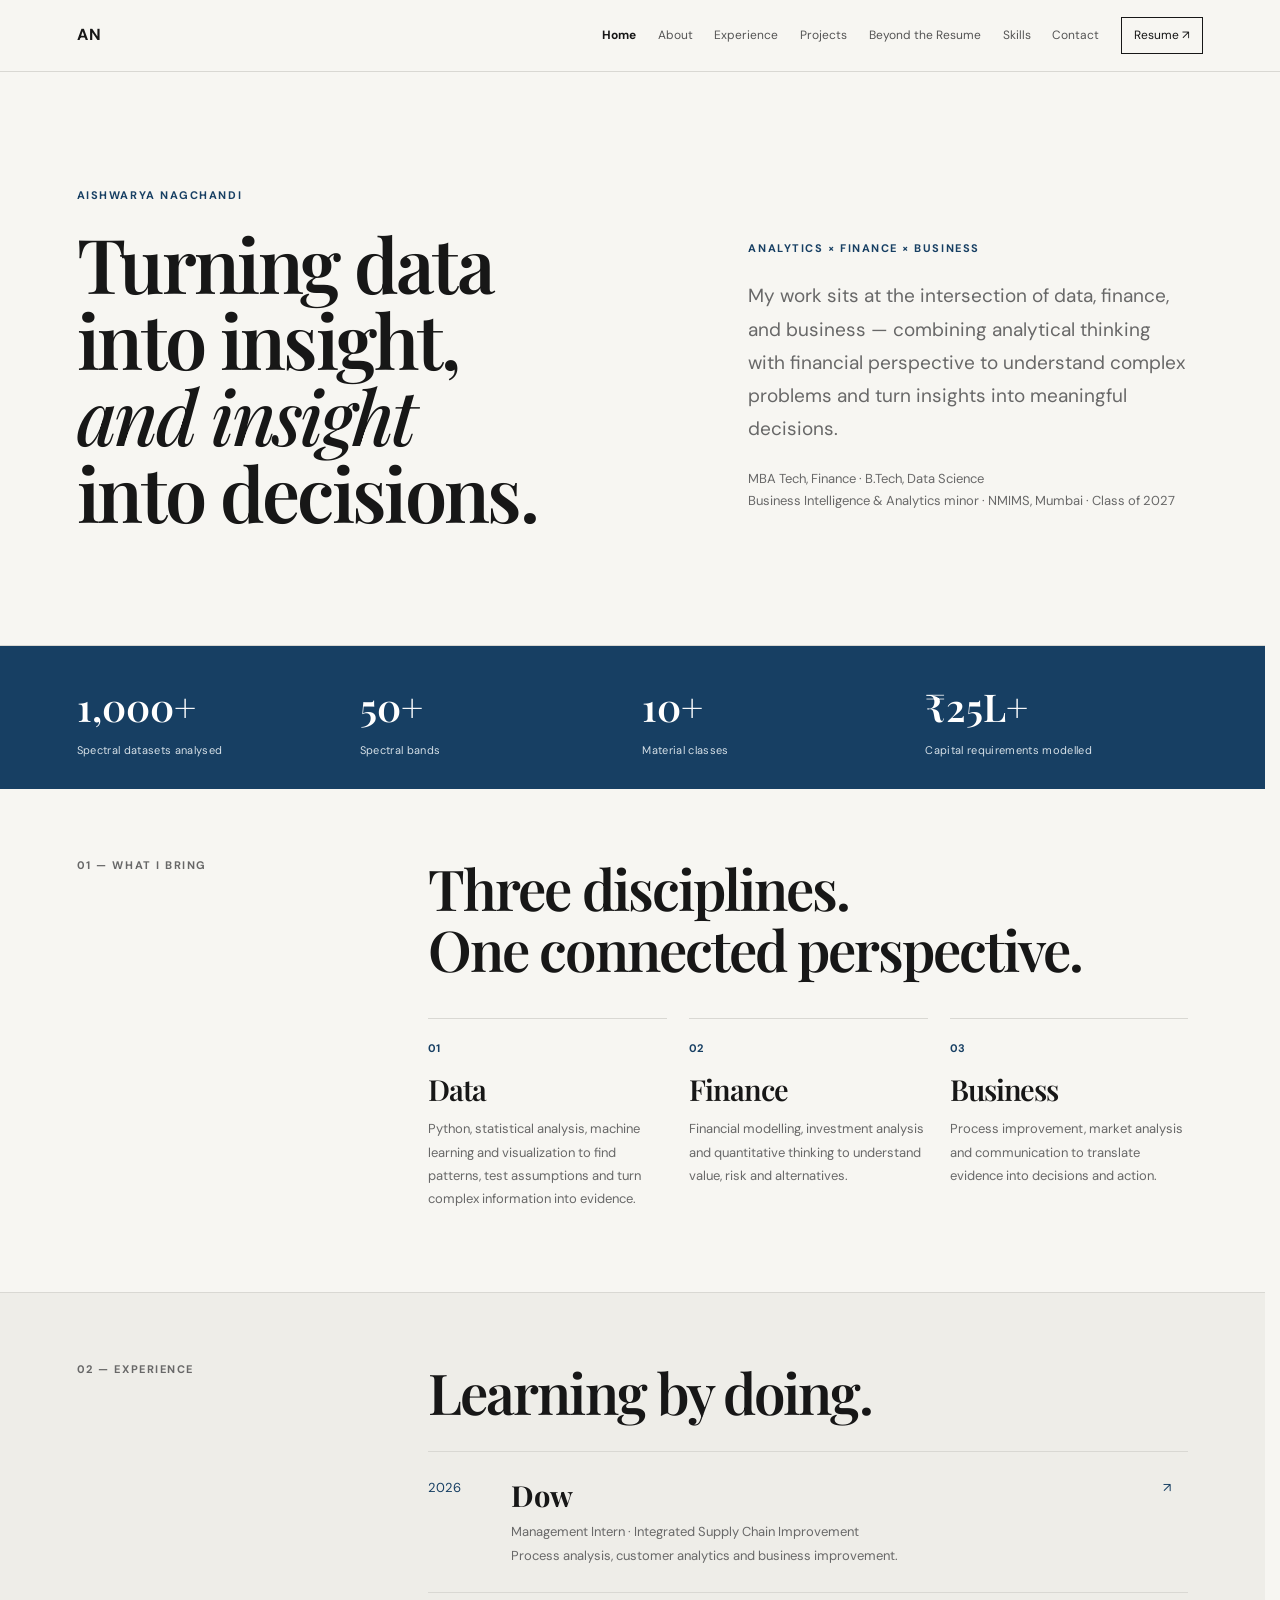
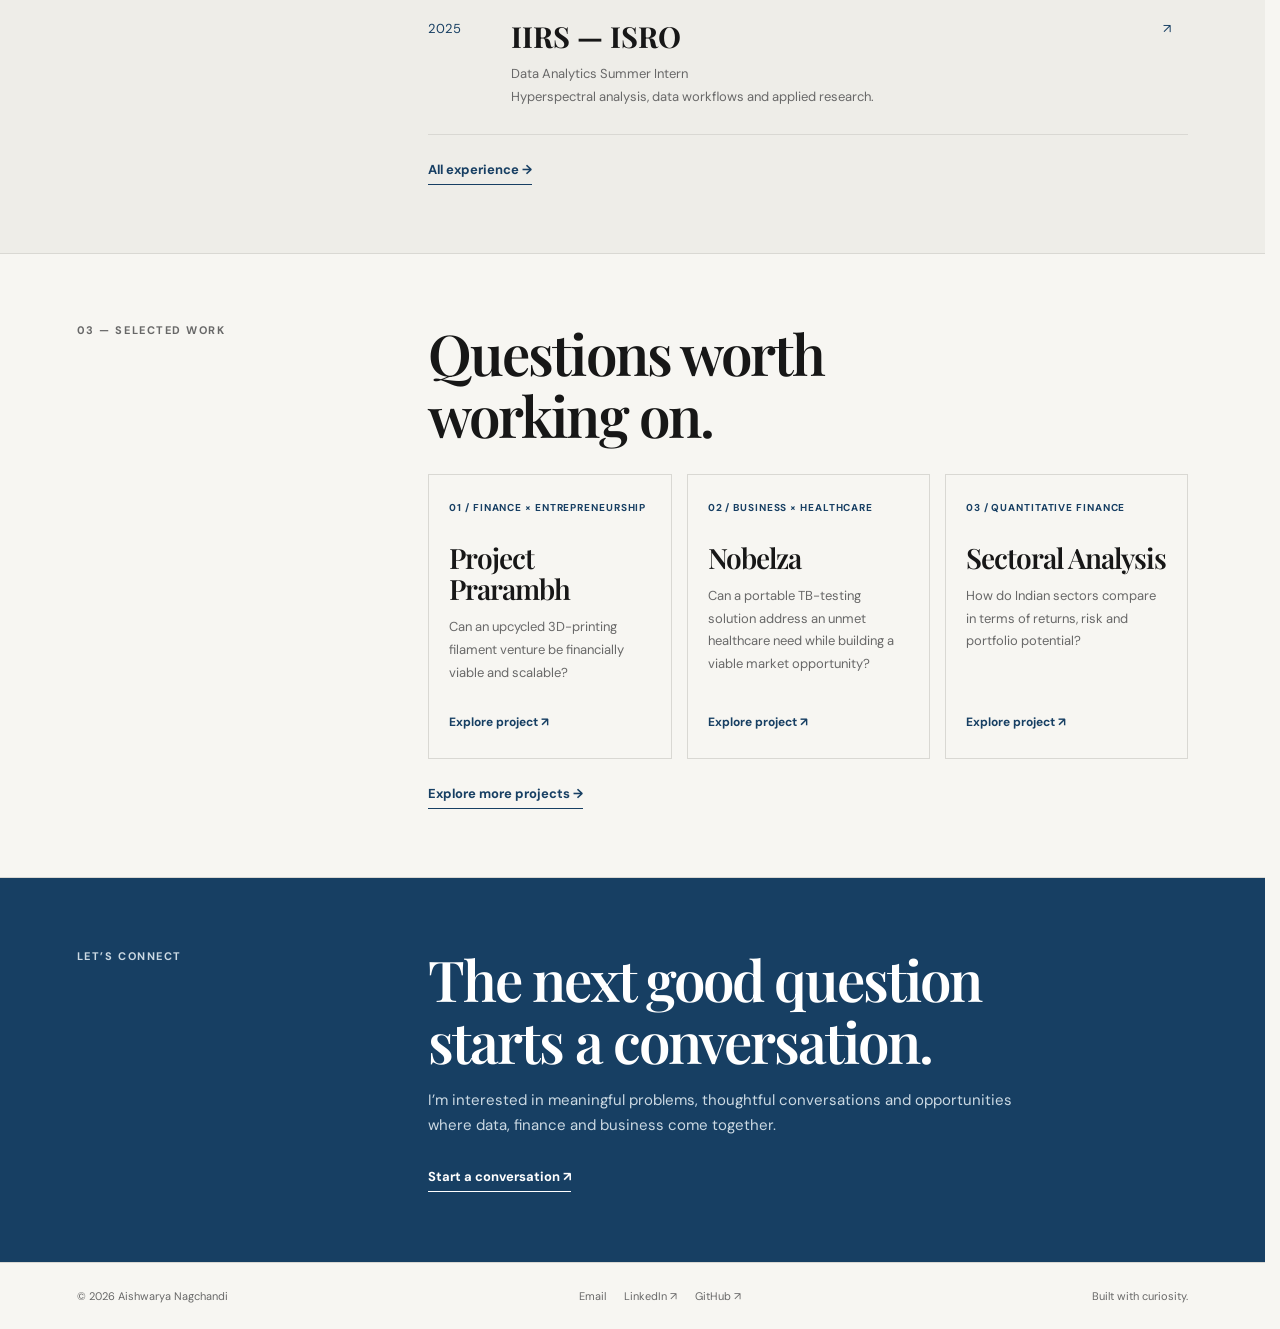
==== commit 0716930b: "update" ====
--- a/index.html
+++ b/index.html
@@ -594,6 +594,8 @@
             <div class="project-list">
 
 
+                <!-- PROJECT 01 -->
+
                 <a class="project-preview"
                    href="projects.html#prarambh">
 
@@ -614,8 +616,8 @@
 
                     <p>
 
-                        A five-year financial model for an
-                        upcycled 3D-printing filament venture.
+                        Can an upcycled 3D-printing filament
+                        venture be financially viable and scalable?
 
                     </p>
 
@@ -630,6 +632,8 @@
                 </a>
 
 
+
+                <!-- PROJECT 02 -->
 
                 <a class="project-preview"
                    href="projects.html#nobelza">
@@ -651,8 +655,9 @@
 
                     <p>
 
-                        Market-entry and financial analysis
-                        for a portable TB-testing solution.
+                        Can a portable TB-testing solution address
+                        an unmet healthcare need while building a
+                        viable market opportunity?
 
                     </p>
 
@@ -667,6 +672,8 @@
                 </a>
 
 
+
+                <!-- PROJECT 03 -->
 
                 <a class="project-preview"
                    href="projects.html#sectoral">
@@ -688,8 +695,8 @@
 
                     <p>
 
-                        Comparative investment and risk
-                        analysis across Indian listed companies.
+                        How do Indian sectors compare in terms
+                        of returns, risk and portfolio potential?
 
                     </p>
 
@@ -710,7 +717,7 @@
             <a class="text-link below-link"
                href="projects.html">
 
-                View all five projects →
+                Explore more projects →
 
             </a>
 
@@ -810,7 +817,7 @@
             </a>
 
 
-            <a href="https://www.linkedin.com/in/aishwarya-nagchandani-7272212a5/"
+            <a href="https://www.linkedin.com/in/aishwaryanagchandani-7272212a5/"
                target="_blank"
                rel="noopener noreferrer">
 
